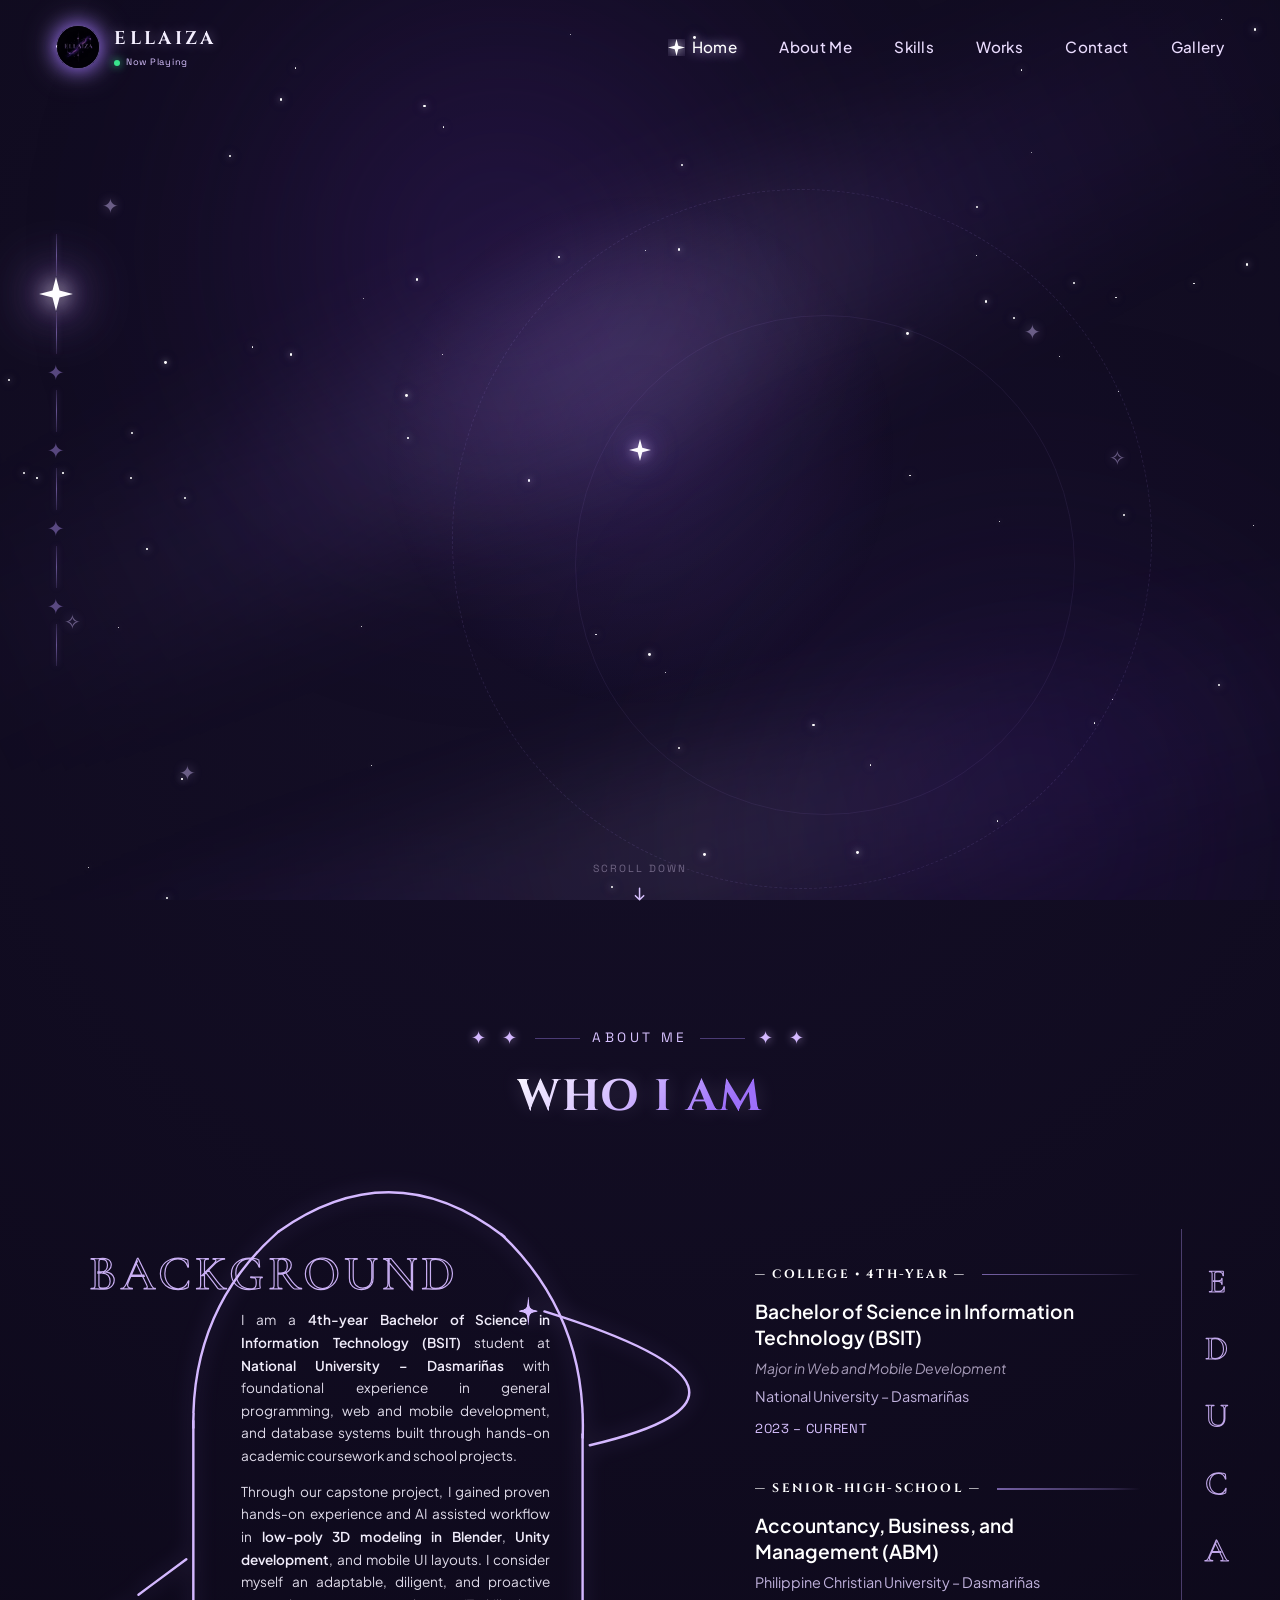
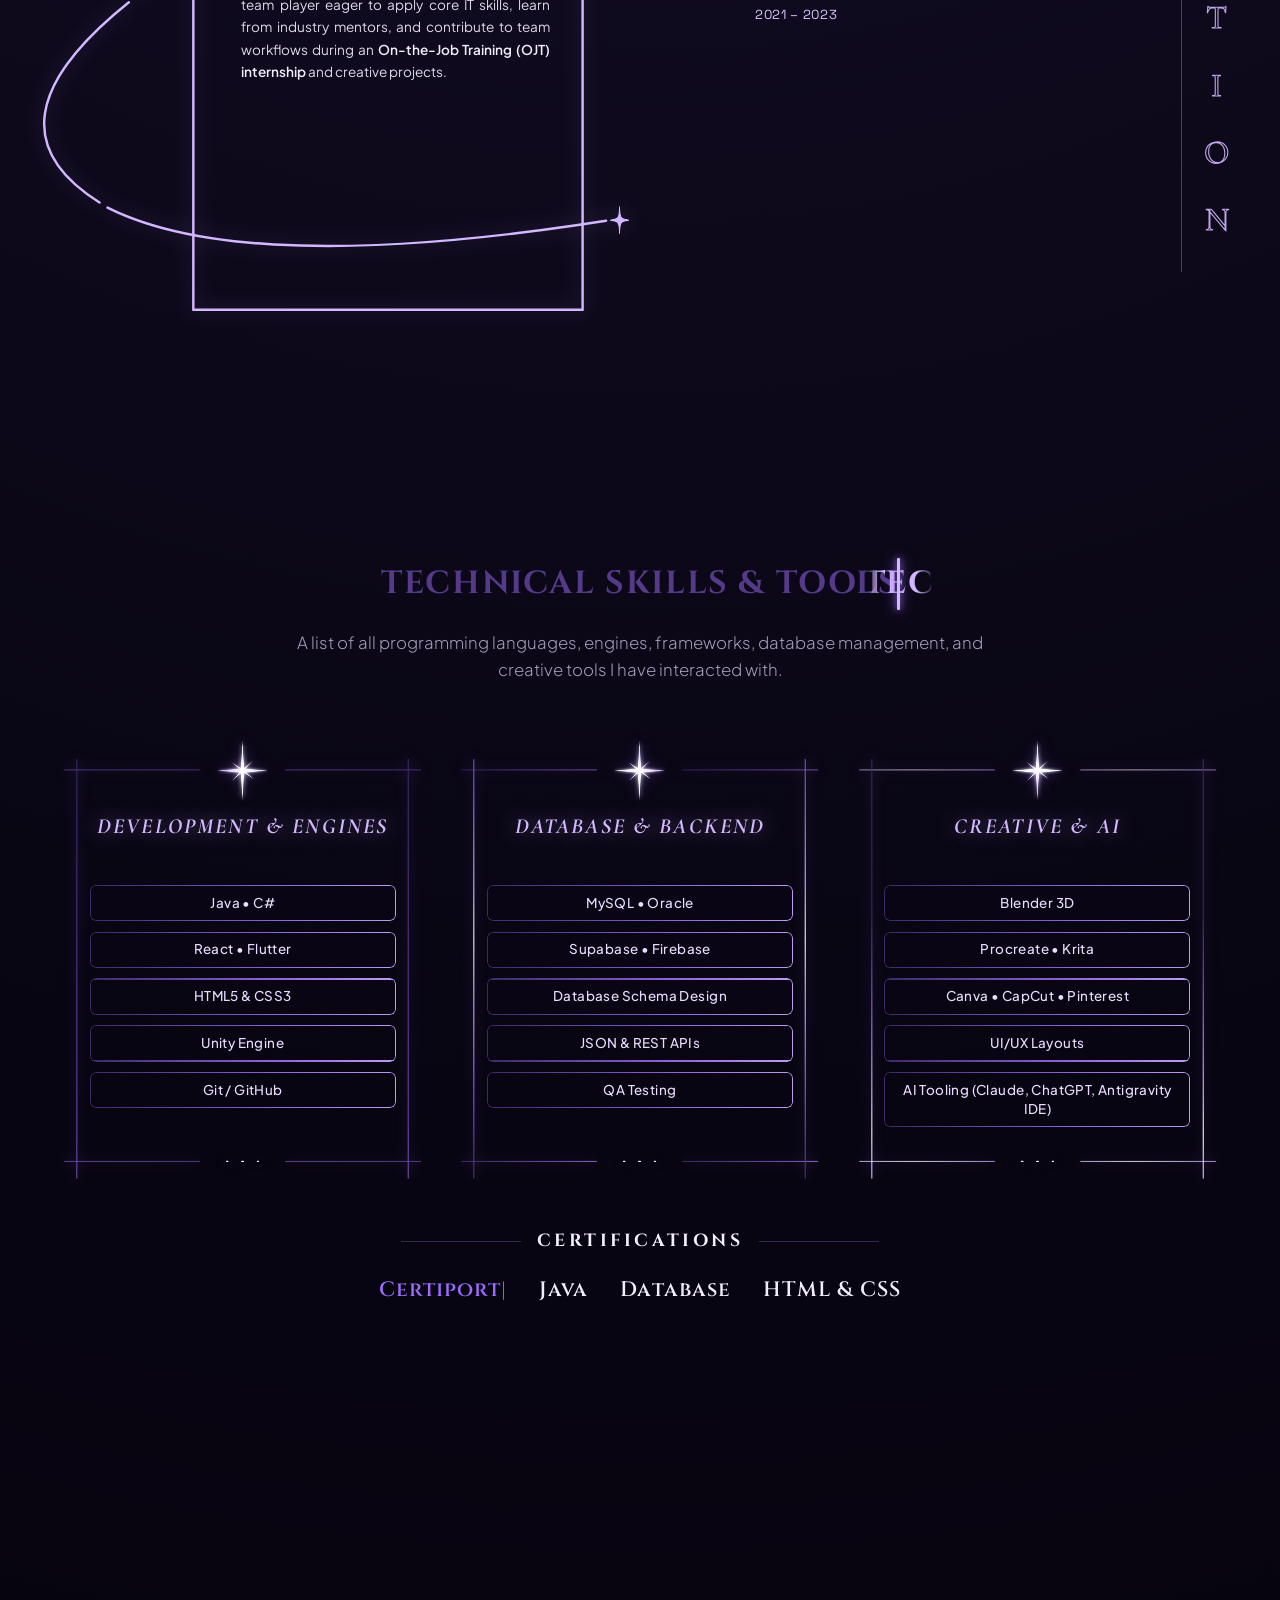
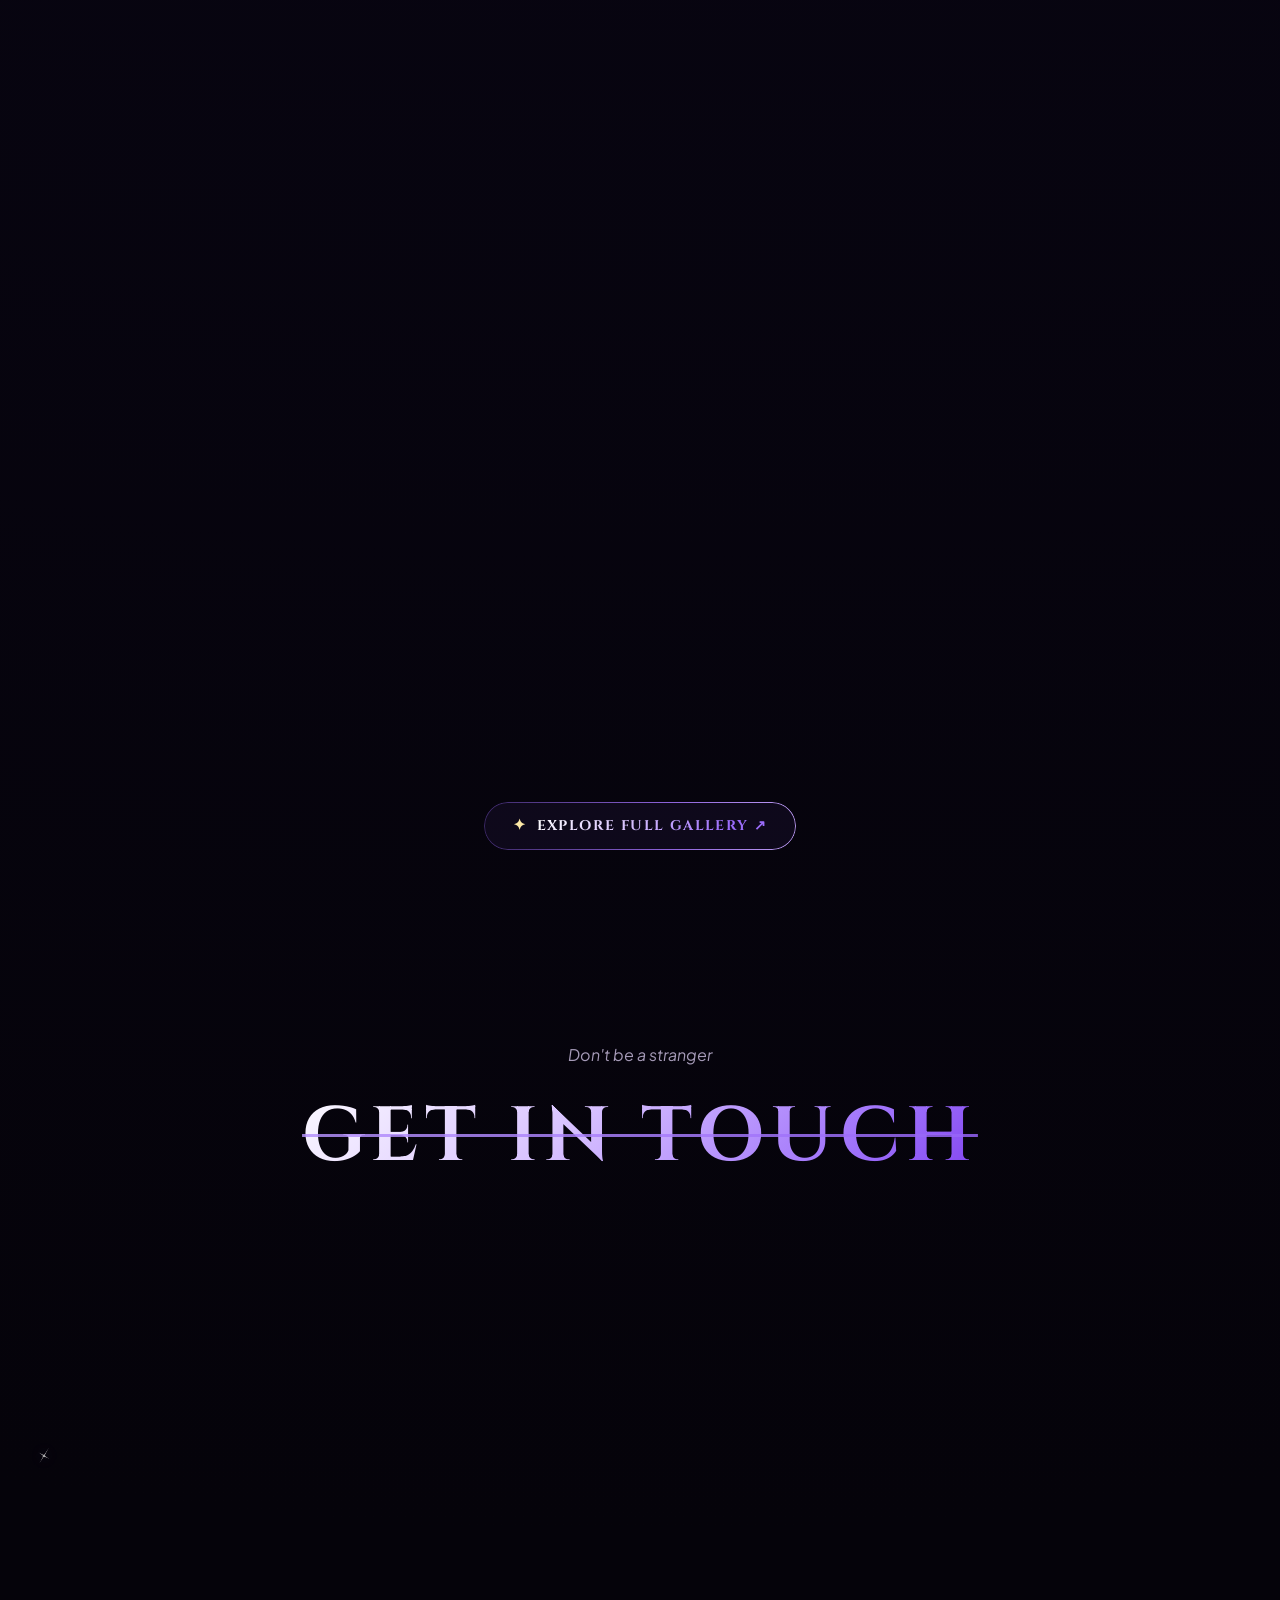
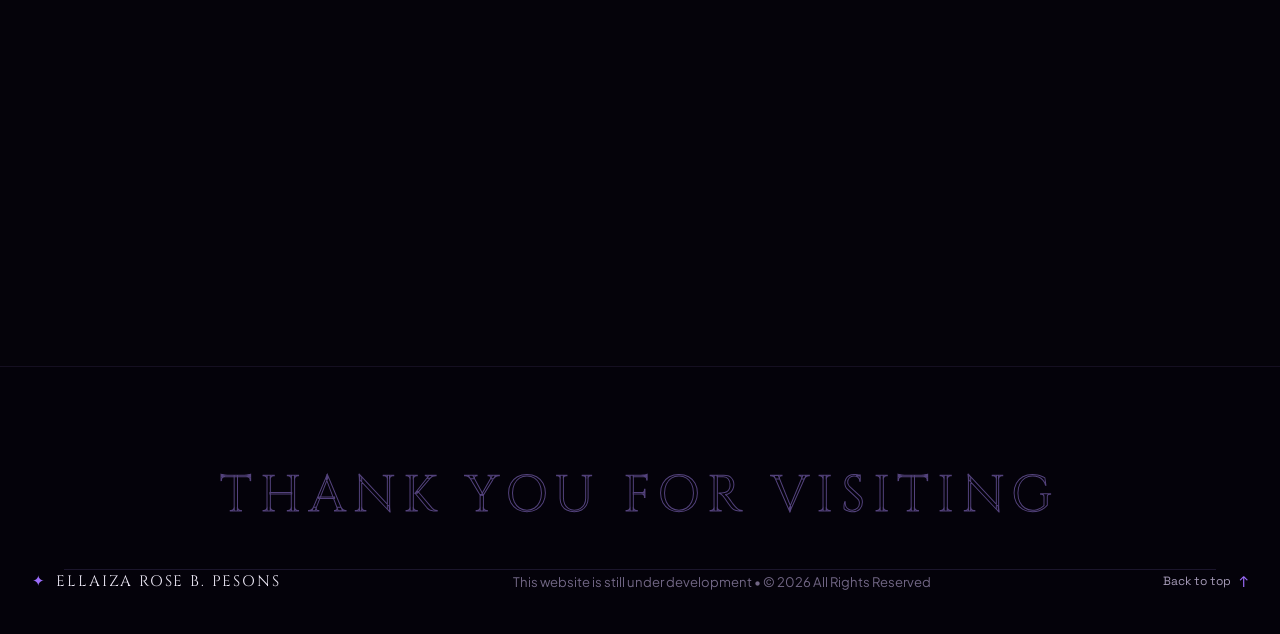
==== index.html @ 1fedfb68 "feat(works): update Frame 4 to Personal Logo, refine title shimmer and sparkle animations" ====
<!DOCTYPE html>
<html lang="en">

<head>
  <meta charset="UTF-8">
  <meta name="viewport" content="width=device-width, initial-scale=1.0">
  <title>✦ ELLAIZA ✦ Portfolio</title>
  <meta name="description"
    content="Portfolio of Ellaiza Rose B. Pesons - 4th-year BSIT Student, 3D Low-Poly Modeler, and Multimedia Asset Designer open for OJT Internship and Commissions.">
  <link rel="preconnect" href="https://fonts.googleapis.com">
  <link rel="preconnect" href="https://fonts.gstatic.com" crossorigin>
  <link
    href="https://fonts.googleapis.com/css2?family=Fleur+De+Leah&family=Ballet:opsz@16..72&family=Cinzel:wght@400;600;700;900&family=Dancing+Script:wght@600;700&family=Plus+Jakarta+Sans:wght@300;400;500;600;700&family=Space+Grotesk:wght@300;400;500;600&family=Cormorant+Garamond:wght@400;500;600&display=swap"
    rel="stylesheet">
  <link rel="stylesheet" href="style.css">
</head>

<body data-theme="dark">

  <!-- Interactive Stardust & Dust Sparks Canvas -->
  <canvas id="stardust-canvas" aria-hidden="true"></canvas>

  <!-- Star Cursor Element (Custom interactive celestial follower) -->
  <div class="star-cursor" id="star-cursor" aria-hidden="true">
    <svg viewBox="0 0 24 24" class="cursor-svg">
      <!-- 4-point glowing star with radiant core -->
      <path d="M12 0L14.5 9.5L24 12L14.5 14.5L12 24L9.5 14.5L0 12L9.5 9.5L12 0Z" fill="url(#starGrad)" />
      <defs>
        <linearGradient id="starGrad" x1="0" y1="0" x2="24" y2="24">
          <stop offset="0%" stop-color="#FFFFFF" />
          <stop offset="50%" stop-color="#D4B8FF" />
          <stop offset="100%" stop-color="#9B6CFA" />
        </linearGradient>
      </defs>
    </svg>
    <div class="cursor-trail-tail"></div>
  </div>

  <!-- Ambient Cursor Glow Follower -->
  <div class="cursor-glow" id="cursor-glow" aria-hidden="true"></div>

  <!-- MULTI-PLANE PARALLAX GALAXY UNIVERSE -->
  <div class="parallax-backdrop" aria-hidden="true">
    <!-- Plane 0: Deep Space Galaxy Dust Clouds -->
    <div class="p-layer p-nebula" data-speed="0.08">
      <div class="nebula-orb orb-1"></div>
      <div class="nebula-orb orb-2"></div>
      <div class="nebula-orb orb-3"></div>
      <div class="galaxy-milky-dust dust-1"></div>
      <div class="galaxy-milky-dust dust-2"></div>
    </div>

    <!-- Plane 1: Twinkling Micro-Stars -->
    <div class="p-layer p-stars-deep" data-speed="0.18" id="stars-container"></div>

    <!-- Plane 2: Celestial Orbital Rings & Geometry -->
    <div class="p-layer p-geometry" data-speed="0.32">
      <div class="celestial-orbit orbit-large"></div>
      <div class="celestial-orbit orbit-medium"></div>
    </div>

    <!-- Plane 3: Floating Four-Point Star Dust Elements -->
    <div class="p-layer p-sparkles" data-speed="0.55">
      <span class="float-star s1" style="top: 15%; left: 8%;">✦</span>
      <span class="float-star s2" style="top: 35%; right: 12%;">✧</span>
      <span class="float-star s3" style="top: 60%; left: 14%;">✦</span>
      <span class="float-star s4" style="top: 75%; right: 9%;">✧</span>
      <span class="float-star s5" style="top: 25%; left: 80%;">✦</span>
      <span class="float-star s6" style="top: 48%; left: 5%;">✧</span>
      <span class="float-star s7" style="top: 72%; left: 45%;">✦</span>
      <span class="float-star s8" style="top: 88%; right: 40%;">✧</span>
    </div>
  </div>

  <!-- MINIMALIST NAVIGATION HEADER (Screenshot 2 Match) -->
  <!-- Shared SVG Definitions for Nav Star Indicator -->
  <svg width="0" height="0" style="position: absolute; pointer-events: none;" aria-hidden="true">
    <defs>
      <linearGradient id="starGradNav" x1="0" y1="0" x2="24" y2="24">
        <stop offset="0%" stop-color="#FFFFFF" />
        <stop offset="40%" stop-color="#EADCFE" />
        <stop offset="80%" stop-color="#D4B8FF" />
        <stop offset="100%" stop-color="#9B6CFA" />
      </linearGradient>
    </defs>
  </svg>
  <header class="site-header">
    <div class="header-inner">
      <a href="javascript:void(0)" class="brand-crest" id="btn-view-logo" title="Click to toggle lo-fi soundtrack">
        <img src="assets/images/ellaiza-logo.png" alt="Ellaiza Logo" class="brand-crest-img vinyl-spin" id="vinyl-disc">
        <div class="brand-info">
          <span class="brand-name">ELLAIZA</span>
          <div class="brand-music-badge" id="music-badge">
            <span class="music-wave"></span>
            <span id="music-text">Now Playing</span>
          </div>
        </div>
      </a>
      <audio id="bg-audio" preload="auto"></audio>

      <nav class="nav-links">
        <a href="#home" class="nav-item active" data-nav="home">
          <span class="nav-active-star" aria-hidden="true">
            <svg viewBox="0 0 24 24" class="nav-star-spin-svg">
              <path d="M12 0L14.5 9.5L24 12L14.5 14.5L12 24L9.5 14.5L0 12L9.5 9.5L12 0Z" fill="url(#starGradNav)" />
            </svg>
          </span>
          <span class="nav-text">Home</span>
        </a>
        <a href="#about" class="nav-item" data-nav="about">
          <span class="nav-active-star" aria-hidden="true">
            <svg viewBox="0 0 24 24" class="nav-star-spin-svg">
              <path d="M12 0L14.5 9.5L24 12L14.5 14.5L12 24L9.5 14.5L0 12L9.5 9.5L12 0Z" fill="url(#starGradNav)" />
            </svg>
          </span>
          <span class="nav-text">About Me</span>
        </a>
        <a href="#skills" class="nav-item" data-nav="skills">
          <span class="nav-active-star" aria-hidden="true">
            <svg viewBox="0 0 24 24" class="nav-star-spin-svg">
              <path d="M12 0L14.5 9.5L24 12L14.5 14.5L12 24L9.5 14.5L0 12L9.5 9.5L12 0Z" fill="url(#starGradNav)" />
            </svg>
          </span>
          <span class="nav-text">Skills</span>
        </a>
        <a href="#works" class="nav-item" data-nav="works">
          <span class="nav-active-star" aria-hidden="true">
            <svg viewBox="0 0 24 24" class="nav-star-spin-svg">
              <path d="M12 0L14.5 9.5L24 12L14.5 14.5L12 24L9.5 14.5L0 12L9.5 9.5L12 0Z" fill="url(#starGradNav)" />
            </svg>
          </span>
          <span class="nav-text">Works</span>
        </a>
        <a href="#contact" class="nav-item" data-nav="contact">
          <span class="nav-active-star" aria-hidden="true">
            <svg viewBox="0 0 24 24" class="nav-star-spin-svg">
              <path d="M12 0L14.5 9.5L24 12L14.5 14.5L12 24L9.5 14.5L0 12L9.5 9.5L12 0Z" fill="url(#starGradNav)" />
            </svg>
          </span>
          <span class="nav-text">Contact</span>
        </a>
        <a href="#" class="nav-item nav-item--disabled" data-coming-soon aria-label="Gallery - Coming Soon">
          <span class="nav-active-star" aria-hidden="true">
            <svg viewBox="0 0 24 24" class="nav-star-spin-svg">
              <path d="M12 0L14.5 9.5L24 12L14.5 14.5L12 24L9.5 14.5L0 12L9.5 9.5L12 0Z" fill="url(#starGradNav)" />
            </svg>
          </span>
          <span class="nav-text">Gallery</span>
        </a>
      </nav>

      <!-- Mobile Hamburger Toggle Button -->
      <button class="mobile-menu-toggle" id="mobile-menu-toggle" aria-label="Toggle navigation menu">
        <span class="hamburger-bar"></span>
        <span class="hamburger-bar"></span>
        <span class="hamburger-bar"></span>
      </button>
    </div>

    <!-- Mobile Drawer Menu Overlay -->
    <div class="mobile-nav-drawer" id="mobile-nav-drawer">
      <div class="mobile-nav-inner">
        <a href="#home" class="mobile-nav-item" data-nav="home"><span>Home</span></a>
        <a href="#about" class="mobile-nav-item" data-nav="about"><span>About Me</span></a>
        <a href="#skills" class="mobile-nav-item" data-nav="skills"><span>Skills</span></a>
        <a href="#works" class="mobile-nav-item" data-nav="works"><span>Works</span></a>
        <a href="#contact" class="mobile-nav-item" data-nav="contact"><span>Contact</span></a>
        <a href="gallery.html" class="mobile-nav-item"><span>Gallery</span></a>
      </div>
    </div>
  </header>

  <!-- Left Side Nav Indicator (Enlarged with Spinning Cursor Star) -->
  <div class="section-nav-indicator" aria-hidden="true">
    <div class="nav-line"></div>
    <div class="nav-ind-dot active" title="Home" data-section="home">
      <span class="dot-base-star">✦</span>
      <span class="dot-active-cursor">
        <svg viewBox="0 0 24 24" class="side-nav-star-svg">
          <path d="M12 0L14.5 9.5L24 12L14.5 14.5L12 24L9.5 14.5L0 12L9.5 9.5L12 0Z" fill="url(#starGradNav)" />
        </svg>
      </span>
    </div>
    <div class="nav-line"></div>
    <div class="nav-ind-dot" title="About" data-section="about">
      <span class="dot-base-star">✦</span>
      <span class="dot-active-cursor">
        <svg viewBox="0 0 24 24" class="side-nav-star-svg">
          <path d="M12 0L14.5 9.5L24 12L14.5 14.5L12 24L9.5 14.5L0 12L9.5 9.5L12 0Z" fill="url(#starGradNav)" />
        </svg>
      </span>
    </div>
    <div class="nav-line"></div>
    <div class="nav-ind-dot" title="Skills" data-section="skills">
      <span class="dot-base-star">✦</span>
      <span class="dot-active-cursor">
        <svg viewBox="0 0 24 24" class="side-nav-star-svg">
          <path d="M12 0L14.5 9.5L24 12L14.5 14.5L12 24L9.5 14.5L0 12L9.5 9.5L12 0Z" fill="url(#starGradNav)" />
        </svg>
      </span>
    </div>
    <div class="nav-line"></div>
    <div class="nav-ind-dot" title="Works" data-section="works">
      <span class="dot-base-star">✦</span>
      <span class="dot-active-cursor">
        <svg viewBox="0 0 24 24" class="side-nav-star-svg">
          <path d="M12 0L14.5 9.5L24 12L14.5 14.5L12 24L9.5 14.5L0 12L9.5 9.5L12 0Z" fill="url(#starGradNav)" />
        </svg>
      </span>
    </div>
    <div class="nav-line"></div>
    <div class="nav-ind-dot" title="Contact" data-section="contact">
      <span class="dot-base-star">✦</span>
      <span class="dot-active-cursor">
        <svg viewBox="0 0 24 24" class="side-nav-star-svg">
          <path d="M12 0L14.5 9.5L24 12L14.5 14.5L12 24L9.5 14.5L0 12L9.5 9.5L12 0Z" fill="url(#starGradNav)" />
        </svg>
      </span>
    </div>
    <div class="nav-line"></div>
  </div>

  <!-- MAIN VIEWPORT CONTAINER -->
  <main class="page-viewport">

    <!-- ========================================================
         HERO SECTION: NEW REDESIGN
         ======================================================== -->
    <section id="home" class="section hero-section">
      <!-- Eye Crop Banner & Full Name Bar (Screenshot 2 Match) -->
      <div class="eyecrop-wrapper">
        <div class="eyecrop-banner" data-reveal-right>
          <img src="assets/images/Illustrations/eyesCrop.png" alt="Eyes crop illustration" class="eyecrop-img">
        </div>
        <!-- Full Name Bar pinned along the bottom edge of the eyecrop -->
        <div class="hero-name-bar" data-name-reveal>
          <img src="assets/SVG/star-sparkle.png" alt="" class="hero-name-sparkle-img" aria-hidden="true">
          <h1 class="hero-fullname">Ellaiza Rose Pesons</h1>
          <img src="assets/SVG/star-sparkle.png" alt="" class="hero-name-sparkle-img" aria-hidden="true">
        </div>
      </div>

      <!-- Hero Content Grid -->
      <div class="hero-container" data-reveal>
        <!-- Left: Text -->
        <div class="hero-narrative">
          <p class="hero-greeting">Hi, I'm Ellaiza</p>
          <p class="hero-description">I live life full of daydreams, cats, coffee, and music. Creativity may not like me
            very much but I sure like to chase it.</p>
          <p class="hero-typing-line"><span id="typing-text"></span><span class="typing-cursor">|</span></p>
          <div class="hero-actions">
            <a href="#works" class="hero-pill pill-cta">
              <svg width="14" height="14" viewBox="0 0 16 16" fill="none">
                <path d="M3 8H13M13 8L9 4M13 8L9 12" stroke="currentColor" stroke-width="1.8" stroke-linecap="round"
                  stroke-linejoin="round" />
              </svg>
              view works
            </a>
            <span class="hero-pill pill-static">BSIT 4th year</span>
            <span class="hero-pill pill-static">illustrations</span>
          </div>
        </div>

        <!-- Right: Music Player Card (Matches Draft: Sharp Edge, Liquid Glass, Full-Span Art, Visualizer Ticks, No Text) -->
        <div class="live2d-stage-wrapper" data-reveal>
          <div class="live2d-card auto-hover-float" id="live2d-card">
            <!-- Sparkles at top right corner as drawn in draft -->
            <div class="player-draft-sparkles" aria-hidden="true">
              <img src="assets/SVG/star-sparkle.png" class="p-sparkle-lg" alt="">
              <img src="assets/SVG/star-sparkle.png" class="p-sparkle-sm" alt="">
            </div>
            <div class="live2d-aura"></div>
            <!-- Character Viewport (Spans the entire card background) -->
            <div class="live2d-viewport">
              <img src="assets/images/Illustrations/PurpleGirl.png" alt="Purple Girl Illustration"
                class="live2d-character-image" id="live2d-img">
              <div class="live2d-shimmer-pass"></div>
              <div class="card-dust cd-1">✦</div>
              <div class="card-dust cd-2">✧</div>
              <div class="card-dust cd-3">✦</div>
            </div>
            <!-- Music Player Overlay: Wavelength + Bottom Control Shelf -->
            <div class="live2d-footer music-player-plate">
              <!-- Wavelength Visualizer: Exact draft rhythm | · · · | · · · | · · · | · · · | · · · | -->
              <div class="player-waveform" id="card-sound-wave" aria-label="Audio Visualizer">
                <span class="wbar wbar-tall" style="--i: 0;"></span>
                <span class="wbar wbar-dot" style="--i: 1;"></span>
                <span class="wbar wbar-dot" style="--i: 2;"></span>
                <span class="wbar wbar-dot" style="--i: 3;"></span>
                <span class="wbar wbar-tall" style="--i: 4;"></span>
                <span class="wbar wbar-dot" style="--i: 5;"></span>
                <span class="wbar wbar-dot" style="--i: 6;"></span>
                <span class="wbar wbar-dot" style="--i: 7;"></span>
                <span class="wbar wbar-tall" style="--i: 8;"></span>
                <span class="wbar wbar-dot" style="--i: 9;"></span>
                <span class="wbar wbar-dot" style="--i: 10;"></span>
                <span class="wbar wbar-dot" style="--i: 11;"></span>
                <span class="wbar wbar-tall" style="--i: 12;"></span>
                <span class="wbar wbar-dot" style="--i: 13;"></span>
                <span class="wbar wbar-dot" style="--i: 14;"></span>
                <span class="wbar wbar-dot" style="--i: 15;"></span>
                <span class="wbar wbar-tall" style="--i: 16;"></span>
                <span class="wbar wbar-dot" style="--i: 17;"></span>
                <span class="wbar wbar-dot" style="--i: 18;"></span>
                <span class="wbar wbar-dot" style="--i: 19;"></span>
                <span class="wbar wbar-tall" style="--i: 20;"></span>
                <span class="wbar wbar-dot" style="--i: 21;"></span>
                <span class="wbar wbar-dot" style="--i: 22;"></span>
                <span class="wbar wbar-dot" style="--i: 23;"></span>
                <span class="wbar wbar-tall" style="--i: 24;"></span>
                <span class="wbar wbar-dot" style="--i: 25;"></span>
                <span class="wbar wbar-dot" style="--i: 26;"></span>
                <span class="wbar wbar-dot" style="--i: 27;"></span>
                <span class="wbar wbar-tall" style="--i: 28;"></span>
                <span class="wbar wbar-dot" style="--i: 29;"></span>
                <span class="wbar wbar-dot" style="--i: 30;"></span>
                <span class="wbar wbar-dot" style="--i: 31;"></span>
                <span class="wbar wbar-tall" style="--i: 32;"></span>
                <span class="wbar wbar-dot" style="--i: 33;"></span>
                <span class="wbar wbar-dot" style="--i: 34;"></span>
                <span class="wbar wbar-dot" style="--i: 35;"></span>
                <span class="wbar wbar-tall" style="--i: 36;"></span>
                <span class="wbar wbar-dot" style="--i: 37;"></span>
                <span class="wbar wbar-dot" style="--i: 38;"></span>
                <span class="wbar wbar-dot" style="--i: 39;"></span>
                <span class="wbar wbar-tall" style="--i: 40;"></span>
                <span class="wbar wbar-dot" style="--i: 41;"></span>
                <span class="wbar wbar-dot" style="--i: 42;"></span>
                <span class="wbar wbar-dot" style="--i: 43;"></span>
                <span class="wbar wbar-tall" style="--i: 44;"></span>
              </div>
              <!-- Bottom Controls Shelf: ◁◁  (||)  ▷▷ -->
              <div class="player-controls">
                <button class="player-nav-btn" id="player-prev-btn" aria-label="Previous Track">
                  <svg viewBox="0 0 24 24" width="16" height="16" fill="currentColor">
                    <path d="M11 18V6l-8.5 6 8.5 6zm10 0V6l-8.5 6 8.5 6z" />
                  </svg>
                </button>
                <button class="player-play-btn" id="card-play-btn" aria-label="Toggle Music">
                  <svg class="play-icon" viewBox="0 0 24 24" width="16" height="16" fill="currentColor">
                    <path d="M8 5v14l11-7z" id="card-play-path" />
                  </svg>
                </button>
                <button class="player-nav-btn" id="player-next-btn" aria-label="Next Track">
                  <svg viewBox="0 0 24 24" width="16" height="16" fill="currentColor">
                    <path d="M4 6v12l8.5-6L4 6zm10 0v12l8.5-6L14 6z" />
                  </svg>
                </button>
              </div>
              <!-- Text metadata hidden strictly to match draft -->
              <div class="footer-meta" id="player-info-meta" style="display: none !important;">
                <span class="name" id="player-track-name">Good Night • Cozy Lo-Fi</span>
                <span class="sub" id="player-track-sub">FASSounds</span>
              </div>
            </div>
          </div>
        </div>
      </div>

      <!-- Scroll Down Indicator -->
      <a href="#about" class="scroll-down-pill" id="scroll-indicator" aria-label="Scroll down">
        <span class="pill-text">SCROLL DOWN</span>
        <svg class="scroll-arrow-icon" width="20" height="20" viewBox="0 0 24 24" fill="none">
          <path d="M12 5v14M12 19l-5-5M12 19l5-5" stroke="currentColor" stroke-width="1.8" stroke-linecap="round"
            stroke-linejoin="round" />
        </svg>
      </a>
    </section>

    <!-- ========================================================
         ABOUT ME SECTION (Refined, Clean & Symmetrical)
         ======================================================== -->
    <section id="about" class="section about-section">
      <div class="section-container">

        <div class="section-header about-header" data-reveal>
          <div class="about-eyebrow">
            <span class="sparkle eyebrow-stars">✦ ✦</span>
            <span class="eyebrow-line"></span>
            <span>ABOUT ME</span>
            <span class="eyebrow-line"></span>
            <span class="sparkle eyebrow-stars">✦ ✦</span>
          </div>
          <h2 class="section-title">WHO I AM</h2>
        </div>

        <div class="about-grid sketch-about-grid">
          <!-- Left: Background with Canva Arch Frame (NO visible container box) -->
          <div class="about-left-col" data-reveal-left>
            <div class="about-sketch-arch-wrap">
              <img src="assets/SVG/backgroundFrame.svg" alt="" class="about-sketch-arch-svg" aria-hidden="true">
              <div class="about-sketch-arch-inner">
                <h3 class="card-heading garamond-heading">BACKGROUND</h3>
                <div class="about-paragraphs-wrap">
                  <p class="body-text">
                    I am a <strong>4th-year Bachelor of Science in Information Technology (BSIT)</strong> student at
                    <strong>National University – Dasmariñas</strong> with foundational experience in general
                    programming,
                    web and mobile development, and database systems built through hands-on academic coursework and
                    school
                    projects.
                  </p>
                  <p class="body-text">
                    Through our capstone project, I gained proven hands-on experience and AI assisted workflow in
                    <strong>low-poly 3D modeling in Blender</strong>, <strong>Unity development</strong>, and mobile UI
                    layouts.
                    I consider myself an adaptable, diligent, and proactive team player eager to apply core IT skills,
                    learn
                    from industry mentors, and contribute to team workflows during an <strong>On-the-Job Training (OJT)
                      internship</strong>
                    and creative projects.
                  </p>

                </div>
              </div>
            </div>


          </div>

          <!-- Right: Education (NO visible container box, clean lines matching sketch) -->
          <div class="education-sketch-col">
            <div class="edu-items-wrap">
              <div class="edu-cards-group" data-reveal-right>
                <!-- College -->
                <div class="sketch-edu-item">
                  <div class="edu-sketch-line-header">
                    <span class="edu-sketch-bracket">— COLLEGE &bull; 4TH-YEAR —</span>
                    <span class="edu-sketch-rule"></span>
                  </div>
                  <h4 class="edu-title">Bachelor of Science in Information Technology (BSIT)</h4>
                  <p class="edu-major">Major in Web and Mobile Development</p>
                  <p class="edu-school">National University – Dasmariñas</p>
                  <span class="edu-date">2023 &ndash; CURRENT</span>
                </div>

                <!-- Senior High School -->
                <div class="sketch-edu-item">
                  <div class="edu-sketch-line-header">
                    <span class="edu-sketch-bracket">— SENIOR-HIGH-SCHOOL —</span>
                    <span class="edu-sketch-rule"></span>
                  </div>
                  <h4 class="edu-title">Accountancy, Business, and Management (ABM)</h4>
                  <p class="edu-school">Philippine Christian University – Dasmariñas</p>
                  <span class="edu-date">2021 &ndash; 2023</span>
                </div>
              </div>

              <!-- Signature Color Palette: in line with letter 'O' of EDUCATION, fades in color by color -->
              <div class="palette-bar-edu" data-reveal>
                <div class="palette-swatches">
                  <button class="swatch palette-swatch-reveal" data-hex="#0A0813" style="--c: #0A0813;"
                    title="Abyssal Deep: #0A0813"></button>
                  <button class="swatch palette-swatch-reveal" data-hex="#181329" style="--c: #181329;"
                    title="Obsidian Night: #181329"></button>
                  <button class="swatch palette-swatch-reveal" data-hex="#3D2968" style="--c: #3D2968;"
                    title="Nebula Indigo: #3D2968"></button>
                  <button class="swatch palette-swatch-reveal" data-hex="#8E63DB" style="--c: #8E63DB;"
                    title="Starlight Violet: #8E63DB"></button>
                  <button class="swatch palette-swatch-reveal" data-hex="#D4B8FF" style="--c: #D4B8FF;"
                    title="Ethereal Lavender: #D4B8FF"></button>
                  <button class="swatch palette-swatch-reveal" data-hex="#F4EFFF" style="--c: #F4EFFF;"
                    title="Pure Stardust: #F4EFFF"></button>
                </div>
              </div>
            </div>

            <!-- Vertical EDUCATION Spine Column (as in sketch) -->
            <div class="edu-vertical-spine garamond-heading-spine" data-reveal-right aria-hidden="true">
              <span>E</span>
              <span>D</span>
              <span>U</span>
              <span>C</span>
              <span>A</span>
              <span>T</span>
              <span>I</span>
              <span>O</span>
              <span>N</span>
            </div>
          </div>
        </div>


      </div>
    </section>

    <!-- ========================================================
         SKILLS & CERTIFICATIONS SECTION
         ======================================================== -->
    <section id="skills" class="section skills-section">
      <div class="section-container">

        <div class="section-header skills-header" data-reveal>
          <h2 class="section-title skills-title-scanner">
            <span class="fx-scanner-wrap">
              <span class="fx-scanner-base">TECHNICAL SKILLS &amp; TOOLS</span>
              <span class="fx-scanner-window" aria-hidden="true">
                <span class="fx-scanner-lit">TECHNICAL SKILLS &amp; TOOLS</span>
              </span>
              <span class="fx-scanner-line" aria-hidden="true"></span>
            </span>
          </h2>
          <p class="section-subtitle">A list of all programming languages, engines, frameworks, database management, and
            creative tools I have interacted with.</p>
        </div>

        <div class="skills-showcase">

          <!-- Card 1: Development & Engines -->
          <div class="skill-group skill-holo-card" data-box-open data-skill-group="dev">
            <div class="holo-border-frame" aria-hidden="true">
              <svg style="overflow:visible" xmlns="http://www.w3.org/2000/svg"
                xmlns:xlink="http://www.w3.org/1999/xlink" zoomAndPan="magnify" viewBox="0 0 864 1253.250002"
                preserveAspectRatio="none" version="1.0">
                <defs>
                  <linearGradient id="p1_holoGrad" gradientUnits="userSpaceOnUse" x1="0" y1="0" x2="864" y2="1253.25">
                    <animateTransform attributeName="gradientTransform" type="rotate" from="0 432 626.6"
                      to="360 432 626.6" dur="6s" begin="0s" repeatCount="indefinite" />
                    <stop offset="0%" stop-color="#3D2968" />
                    <stop offset="20%" stop-color="#8E63DB" />
                    <stop offset="38%" stop-color="#D4B8FF" />
                    <stop offset="50%" stop-color="#FFFFFF" />
                    <stop offset="62%" stop-color="#D4B8FF" />
                    <stop offset="80%" stop-color="#8E63DB" />
                    <stop offset="100%" stop-color="#3D2968" />
                  </linearGradient>
                  <linearGradient id="p1_starGrad" x1="0%" y1="0%" x2="100%" y2="100%">
                    <animateTransform attributeName="gradientTransform" type="rotate" from="0 0.5 0.5" to="360 0.5 0.5"
                      dur="4s" begin="0s" repeatCount="indefinite" />
                    <stop offset="0%" stop-color="#8E63DB" />
                    <stop offset="25%" stop-color="#D4B8FF" />
                    <stop offset="50%" stop-color="#FFFFFF" />
                    <stop offset="75%" stop-color="#EADCFE" />
                    <stop offset="100%" stop-color="#8E63DB" />
                  </linearGradient>
                  <filter id="p1_starGlow" x="-50%" y="-50%" width="200%" height="200%">
                    <feGaussianBlur in="SourceGraphic" stdDeviation="5" result="blur" />
                    <feMerge>
                      <feMergeNode in="blur" />
                      <feMergeNode in="SourceGraphic" />
                    </feMerge>
                  </filter>
                  <clipPath id="p1_de069d3324">
                    <path d="M 370 2 L 493 2 L 493 177 L 370 177 Z M 370 2 " clip-rule="nonzero" />
                  </clipPath>
                  <clipPath id="p1_bfe05a66dc">
                    <path
                      d="M 370.214844 2.503906 L 493.152344 2.757812 L 492.796875 177.164062 L 369.859375 176.914062 Z M 370.214844 2.503906 "
                      clip-rule="nonzero" />
                  </clipPath>
                  <clipPath id="p1_0c113c179d">
                    <path
                      d="M 431.839844 3.078125 L 435.765625 80.851562 C 435.851562 82.546875 437.160156 83.925781 438.847656 84.105469 L 492.539062 89.78125 C 492.695312 89.800781 492.8125 89.929688 492.8125 90.085938 C 492.8125 90.246094 492.695312 90.375 492.539062 90.390625 L 438.824219 95.847656 C 437.136719 96.019531 435.824219 97.398438 435.730469 99.09375 L 431.484375 176.847656 C 431.476562 176.929688 431.410156 176.992188 431.328125 176.992188 C 431.246094 176.992188 431.175781 176.929688 431.171875 176.847656 L 427.242188 99.074219 C 427.160156 97.378906 425.851562 95.996094 424.164062 95.820312 L 370.472656 90.140625 C 370.316406 90.125 370.199219 89.992188 370.199219 89.835938 C 370.199219 89.679688 370.316406 89.550781 370.472656 89.535156 L 424.1875 84.074219 C 425.875 83.902344 427.1875 82.527344 427.28125 80.832031 L 431.527344 3.078125 C 431.53125 2.996094 431.601562 2.929688 431.683594 2.929688 C 431.765625 2.929688 431.832031 2.996094 431.839844 3.078125 Z M 431.839844 3.078125 "
                      clip-rule="nonzero" />
                  </clipPath>
                  <clipPath id="p1_b6dbd5b52a">
                    <path
                      d="M 0.117188 0.878906 L 122.921875 0.878906 L 122.921875 175 L 0.117188 175 Z M 0.117188 0.878906 "
                      clip-rule="nonzero" />
                  </clipPath>
                  <clipPath id="p1_be0f7595d1">
                    <path
                      d="M 0.214844 0.503906 L 123.152344 0.757812 L 122.796875 175.164062 L -0.140625 174.914062 Z M 0.214844 0.503906 "
                      clip-rule="nonzero" />
                  </clipPath>
                  <clipPath id="p1_6e1dc4df75">
                    <path
                      d="M 61.839844 1.078125 L 65.765625 78.851562 C 65.851562 80.546875 67.160156 81.925781 68.847656 82.105469 L 122.539062 87.78125 C 122.695312 87.800781 122.8125 87.929688 122.8125 88.085938 C 122.8125 88.246094 122.695312 88.375 122.539062 88.390625 L 68.824219 93.847656 C 67.136719 94.019531 65.824219 95.398438 65.730469 97.09375 L 61.484375 174.847656 C 61.476562 174.929688 61.410156 174.992188 61.328125 174.992188 C 61.246094 174.992188 61.175781 174.929688 61.171875 174.847656 L 57.242188 97.074219 C 57.160156 95.378906 55.851562 93.996094 54.164062 93.820312 L 0.472656 88.140625 C 0.316406 88.125 0.199219 87.992188 0.199219 87.835938 C 0.199219 87.679688 0.316406 87.550781 0.472656 87.535156 L 54.1875 82.074219 C 55.875 81.902344 57.1875 80.527344 57.28125 78.832031 L 61.527344 1.078125 C 61.53125 0.996094 61.601562 0.929688 61.683594 0.929688 C 61.765625 0.929688 61.832031 0.996094 61.839844 1.078125 Z M 61.839844 1.078125 "
                      clip-rule="nonzero" />
                  </clipPath>
                  <clipPath id="p1_d693a03f15">
                    <rect x="0" width="123" y="0" height="175" />
                  </clipPath>
                  <clipPath id="p1_5239dc7027">
                    <path d="M 404 60 L 459 60 L 459 120 L 404 120 Z M 404 60 " clip-rule="nonzero" />
                  </clipPath>
                  <clipPath id="p1_4689bb88e4">
                    <path
                      d="M 378.710938 95.902344 L 431.386719 36.4375 L 484.996094 83.929688 L 432.320312 143.394531 Z M 378.710938 95.902344 "
                      clip-rule="nonzero" />
                  </clipPath>
                  <clipPath id="p1_f7060829b1">
                    <path
                      d="M 405.375 66.152344 L 429.441406 84.214844 C 430.796875 85.230469 432.691406 85.101562 433.898438 83.910156 L 457.875 60.242188 C 457.949219 60.167969 458.070312 60.164062 458.144531 60.234375 C 458.222656 60.304688 458.234375 60.421875 458.171875 60.503906 L 437.566406 87.160156 C 436.53125 88.503906 436.632812 90.402344 437.804688 91.625 L 458.636719 113.335938 C 458.722656 113.425781 458.726562 113.566406 458.644531 113.660156 C 458.558594 113.753906 458.417969 113.769531 458.320312 113.691406 L 434.253906 95.632812 C 432.898438 94.613281 431.003906 94.742188 429.796875 95.933594 L 405.816406 119.601562 C 405.742188 119.675781 405.625 119.679688 405.546875 119.609375 C 405.46875 119.542969 405.457031 119.425781 405.523438 119.339844 L 426.128906 92.683594 C 427.164062 91.34375 427.0625 89.445312 425.890625 88.222656 L 405.058594 66.511719 C 404.972656 66.421875 404.96875 66.277344 405.050781 66.183594 C 405.132812 66.089844 405.273438 66.078125 405.375 66.152344 Z M 405.375 66.152344 "
                      clip-rule="nonzero" />
                  </clipPath>
                  <clipPath id="p1_9f3593191b">
                    <path d="M 0.894531 0 L 54.863281 0 L 54.863281 59.6875 L 0.894531 59.6875 Z M 0.894531 0 "
                      clip-rule="nonzero" />
                  </clipPath>
                  <clipPath id="p1_1d3c06749e">
                    <path
                      d="M -25.289062 35.902344 L 27.386719 -23.5625 L 80.996094 23.929688 L 28.320312 83.394531 Z M -25.289062 35.902344 "
                      clip-rule="nonzero" />
                  </clipPath>
                  <clipPath id="p1_8eb3b0feb1">
                    <path
                      d="M 1.375 6.152344 L 25.441406 24.214844 C 26.796875 25.230469 28.691406 25.101562 29.898438 23.910156 L 53.875 0.242188 C 53.949219 0.167969 54.070312 0.164062 54.144531 0.234375 C 54.222656 0.304688 54.234375 0.421875 54.171875 0.503906 L 33.566406 27.160156 C 32.53125 28.503906 32.632812 30.402344 33.804688 31.625 L 54.636719 53.335938 C 54.722656 53.425781 54.726562 53.566406 54.644531 53.660156 C 54.558594 53.753906 54.417969 53.769531 54.320312 53.691406 L 30.253906 35.632812 C 28.898438 34.613281 27.003906 34.742188 25.796875 35.933594 L 1.816406 59.601562 C 1.742188 59.675781 1.625 59.679688 1.546875 59.609375 C 1.46875 59.542969 1.457031 59.425781 1.523438 59.339844 L 22.128906 32.683594 C 23.164062 31.34375 23.0625 29.445312 21.890625 28.222656 L 1.058594 6.511719 C 0.972656 6.421875 0.96875 6.277344 1.050781 6.183594 C 1.132812 6.089844 1.273438 6.078125 1.375 6.152344 Z M 1.375 6.152344 "
                      clip-rule="nonzero" />
                  </clipPath>
                  <clipPath id="p1_bd1d78bf99">
                    <rect x="0" width="55" y="0" height="60" />
                  </clipPath>
                  <clipPath id="p1_b03de8f9dc">
                    <path d="M 0.257812 86 L 331 86 L 331 90 L 0.257812 90 Z M 0.257812 86 " clip-rule="nonzero" />
                  </clipPath>
                  <clipPath id="p1_5f63424e1b">
                    <path d="M 533 86 L 863.742188 86 L 863.742188 90 L 533 90 Z M 533 86 " clip-rule="nonzero" />
                  </clipPath>
                  <clipPath id="p1_ed37401e14">
                    <path d="M 0.257812 1201 L 331 1201 L 331 1205 L 0.257812 1205 Z M 0.257812 1201 "
                      clip-rule="nonzero" />
                  </clipPath>
                  <clipPath id="p1_aba68ad061">
                    <path d="M 533 1201 L 863.742188 1201 L 863.742188 1205 L 533 1205 Z M 533 1201 "
                      clip-rule="nonzero" />
                  </clipPath>
                  <clipPath id="p1_e3b3b2f4c8">
                    <path d="M 29 55 L 33 55 L 33 1252.5 L 29 1252.5 Z M 29 55 " clip-rule="nonzero" />
                  </clipPath>
                  <clipPath id="p1_71b21c93a0">
                    <path d="M 830 55 L 834 55 L 834 1252.5 L 830 1252.5 Z M 830 55 " clip-rule="nonzero" />
                  </clipPath>
                  <clipPath id="p1_56ac579a8a">
                    <path
                      d="M 390.804688 1199.5 L 398.726562 1199.5 L 398.726562 1206.285156 L 390.804688 1206.285156 Z M 390.804688 1199.5 "
                      clip-rule="nonzero" />
                  </clipPath>
                  <clipPath id="p1_e69a2818fa">
                    <path
                      d="M 398.726562 1202.890625 C 398.726562 1201.019531 396.960938 1199.5 394.777344 1199.5 C 392.597656 1199.5 390.828125 1201.019531 390.828125 1202.890625 C 390.828125 1204.765625 392.597656 1206.285156 394.777344 1206.285156 C 396.960938 1206.285156 398.726562 1204.765625 398.726562 1202.890625 Z M 398.726562 1202.890625 "
                      clip-rule="nonzero" />
                  </clipPath>
                  <clipPath id="p1_835aefdf21">
                    <path d="M 0.804688 0.5 L 8.726562 0.5 L 8.726562 7.285156 L 0.804688 7.285156 Z M 0.804688 0.5 "
                      clip-rule="nonzero" />
                  </clipPath>
                  <clipPath id="p1_74f3ef54f1">
                    <path
                      d="M 8.726562 3.890625 C 8.726562 2.019531 6.960938 0.5 4.777344 0.5 C 2.597656 0.5 0.828125 2.019531 0.828125 3.890625 C 0.828125 5.765625 2.597656 7.285156 4.777344 7.285156 C 6.960938 7.285156 8.726562 5.765625 8.726562 3.890625 Z M 8.726562 3.890625 "
                      clip-rule="nonzero" />
                  </clipPath>
                  <clipPath id="p1_1f712b9913">
                    <rect x="0" width="9" y="0" height="8" />
                  </clipPath>
                  <clipPath id="p1_267522681c">
                    <path
                      d="M 427.808594 1199.5 L 435.730469 1199.5 L 435.730469 1206.285156 L 427.808594 1206.285156 Z M 427.808594 1199.5 "
                      clip-rule="nonzero" />
                  </clipPath>
                  <clipPath id="p1_8b0482d69a">
                    <path
                      d="M 435.730469 1202.890625 C 435.730469 1201.019531 433.960938 1199.5 431.78125 1199.5 C 429.597656 1199.5 427.832031 1201.019531 427.832031 1202.890625 C 427.832031 1204.765625 429.597656 1206.285156 431.78125 1206.285156 C 433.960938 1206.285156 435.730469 1204.765625 435.730469 1202.890625 Z M 435.730469 1202.890625 "
                      clip-rule="nonzero" />
                  </clipPath>
                  <clipPath id="p1_cc81a244f8">
                    <path d="M 0.808594 0.5 L 8.730469 0.5 L 8.730469 7.285156 L 0.808594 7.285156 Z M 0.808594 0.5 "
                      clip-rule="nonzero" />
                  </clipPath>
                  <clipPath id="p1_4cea17cc5f">
                    <path
                      d="M 8.730469 3.890625 C 8.730469 2.019531 6.960938 0.5 4.78125 0.5 C 2.597656 0.5 0.832031 2.019531 0.832031 3.890625 C 0.832031 5.765625 2.597656 7.285156 4.78125 7.285156 C 6.960938 7.285156 8.730469 5.765625 8.730469 3.890625 Z M 8.730469 3.890625 "
                      clip-rule="nonzero" />
                  </clipPath>
                  <clipPath id="p1_4af95d437c">
                    <rect x="0" width="9" y="0" height="8" />
                  </clipPath>
                  <clipPath id="p1_f210e1942a">
                    <path
                      d="M 464.808594 1199.5 L 472.730469 1199.5 L 472.730469 1206.285156 L 464.808594 1206.285156 Z M 464.808594 1199.5 "
                      clip-rule="nonzero" />
                  </clipPath>
                  <clipPath id="p1_be6e92902c">
                    <path
                      d="M 472.730469 1202.890625 C 472.730469 1201.019531 470.964844 1199.5 468.78125 1199.5 C 466.601562 1199.5 464.832031 1201.019531 464.832031 1202.890625 C 464.832031 1204.765625 466.601562 1206.285156 468.78125 1206.285156 C 470.964844 1206.285156 472.730469 1204.765625 472.730469 1202.890625 Z M 472.730469 1202.890625 "
                      clip-rule="nonzero" />
                  </clipPath>
                  <clipPath id="p1_f1789efda1">
                    <path d="M 0.808594 0.5 L 8.730469 0.5 L 8.730469 7.285156 L 0.808594 7.285156 Z M 0.808594 0.5 "
                      clip-rule="nonzero" />
                  </clipPath>
                  <clipPath id="p1_d9ebad41e2">
                    <path
                      d="M 8.730469 3.890625 C 8.730469 2.019531 6.964844 0.5 4.78125 0.5 C 2.601562 0.5 0.832031 2.019531 0.832031 3.890625 C 0.832031 5.765625 2.601562 7.285156 4.78125 7.285156 C 6.964844 7.285156 8.730469 5.765625 8.730469 3.890625 Z M 8.730469 3.890625 "
                      clip-rule="nonzero" />
                  </clipPath>
                  <clipPath id="p1_de6713f9a1">
                    <rect x="0" width="9" y="0" height="8" />
                  </clipPath>
                </defs>
                <g filter="url(#p1_starGlow)" clip-path="url(#p1_de069d3324)">
                  <g clip-path="url(#p1_bfe05a66dc)">
                    <g clip-path="url(#p1_0c113c179d)">
                      <g transform="matrix(1, 0, 0, 1, 370, 2)">
                        <g clip-path="url(#p1_d693a03f15)">
                          <g clip-path="url(#p1_b6dbd5b52a)">
                            <g clip-path="url(#p1_be0f7595d1)">
                              <g clip-path="url(#p1_6e1dc4df75)">
                                <path fill="url(#p1_starGrad)"
                                  d="M -2.277344 -2 L 125.65625 -1.738281 L 125.289062 178.167969 L -2.644531 177.90625 Z M -2.277344 -2 "
                                  fill-opacity="1" fill-rule="nonzero" />
                              </g>
                            </g>
                          </g>
                        </g>
                      </g>
                    </g>
                  </g>
                </g>
                <g filter="url(#p1_starGlow)" clip-path="url(#p1_5239dc7027)">
                  <g clip-path="url(#p1_4689bb88e4)">
                    <g clip-path="url(#p1_f7060829b1)">
                      <g transform="matrix(1, 0, 0, 1, 404, 60)">
                        <g clip-path="url(#p1_bd1d78bf99)">
                          <g clip-path="url(#p1_9f3593191b)">
                            <g clip-path="url(#p1_1d3c06749e)">
                              <g clip-path="url(#p1_8eb3b0feb1)">
                                <path fill="url(#p1_starGrad)"
                                  d="M -29.113281 36.132812 L 27.15625 -27.382812 L 84.820312 23.695312 L 28.550781 87.214844 Z M -29.113281 36.132812 "
                                  fill-opacity="1" fill-rule="nonzero" />
                              </g>
                            </g>
                          </g>
                        </g>
                      </g>
                    </g>
                  </g>
                </g>
                <g clip-path="url(#p1_b03de8f9dc)">
                  <path stroke-linecap="butt" transform="matrix(0.749551, 0, 0, 0.749551, 0.258373, 86.964728)"
                    fill="none" stroke-linejoin="miter" d="M -0.000747136 2.001351 L 438.000816 2.001351 "
                    stroke="url(#p1_holoGrad)" stroke-width="4" stroke-opacity="1" stroke-miterlimit="4" />
                </g>
                <g clip-path="url(#p1_5f63424e1b)">
                  <path stroke-linecap="butt" transform="matrix(0.749551, 0, 0, 0.749551, 535.006742, 86.964728)"
                    fill="none" stroke-linejoin="miter" d="M 0.00142806 2.001351 L 438.002992 2.001351 "
                    stroke="url(#p1_holoGrad)" stroke-width="4" stroke-opacity="1" stroke-miterlimit="4" />
                </g>
                <g clip-path="url(#p1_ed37401e14)">
                  <path stroke-linecap="butt" transform="matrix(0.749551, 0, 0, 0.749551, 0.258373, 1201.394273)"
                    fill="none" stroke-linejoin="miter" d="M -0.000747136 2.001542 L 438.000816 2.001542 "
                    stroke="url(#p1_holoGrad)" stroke-width="4" stroke-opacity="1" stroke-miterlimit="4" />
                </g>
                <g clip-path="url(#p1_aba68ad061)">
                  <path stroke-linecap="butt" transform="matrix(0.749551, 0, 0, 0.749551, 535.006742, 1201.394273)"
                    fill="none" stroke-linejoin="miter" d="M 0.00142806 2.001542 L 438.002992 2.001542 "
                    stroke="url(#p1_holoGrad)" stroke-width="4" stroke-opacity="1" stroke-miterlimit="4" />
                </g>
                <g clip-path="url(#p1_e3b3b2f4c8)">
                  <path stroke-linecap="butt" transform="matrix(0, -0.749551, 0.749551, 0, 29.737281, 1252.318195)"
                    fill="none" stroke-linejoin="miter" d="M 0.00238699 2.002531 L 1594.153807 2.002531 "
                    stroke="url(#p1_holoGrad)" stroke-width="4" stroke-opacity="1" stroke-miterlimit="4" />
                </g>
                <g clip-path="url(#p1_71b21c93a0)">
                  <path stroke-linecap="butt" transform="matrix(0, -0.749551, 0.749551, 0, 830.801674, 1252.20635)"
                    fill="none" stroke-linejoin="miter" d="M -0.000908398 2.000007 L 1594.155723 2.000007 "
                    stroke="url(#p1_holoGrad)" stroke-width="4" stroke-opacity="1" stroke-miterlimit="4" />
                </g>
                <g clip-path="url(#p1_56ac579a8a)">
                  <g clip-path="url(#p1_e69a2818fa)">
                    <g transform="matrix(1, 0, 0, 1, 390, 1199)">
                      <g clip-path="url(#p1_1f712b9913)">
                        <g clip-path="url(#p1_835aefdf21)">
                          <g clip-path="url(#p1_74f3ef54f1)">
                            <path fill="url(#p1_starGrad)"
                              d="M 8.726562 0.5 L 8.726562 7.285156 L 0.832031 7.285156 L 0.832031 0.5 Z M 8.726562 0.5 "
                              fill-opacity="1" fill-rule="nonzero" />
                          </g>
                        </g>
                      </g>
                    </g>
                  </g>
                </g>
                <g clip-path="url(#p1_267522681c)">
                  <g clip-path="url(#p1_8b0482d69a)">
                    <g transform="matrix(1, 0, 0, 1, 427, 1199)">
                      <g clip-path="url(#p1_4af95d437c)">
                        <g clip-path="url(#p1_cc81a244f8)">
                          <g clip-path="url(#p1_4cea17cc5f)">
                            <path fill="url(#p1_starGrad)"
                              d="M 8.730469 0.5 L 8.730469 7.285156 L 0.832031 7.285156 L 0.832031 0.5 Z M 8.730469 0.5 "
                              fill-opacity="1" fill-rule="nonzero" />
                          </g>
                        </g>
                      </g>
                    </g>
                  </g>
                </g>
                <g clip-path="url(#p1_f210e1942a)">
                  <g clip-path="url(#p1_be6e92902c)">
                    <g transform="matrix(1, 0, 0, 1, 464, 1199)">
                      <g clip-path="url(#p1_de6713f9a1)">
                        <g clip-path="url(#p1_f1789efda1)">
                          <g clip-path="url(#p1_d9ebad41e2)">
                            <path fill="url(#p1_starGrad)"
                              d="M 8.730469 0.5 L 8.730469 7.285156 L 0.835938 7.285156 L 0.835938 0.5 Z M 8.730469 0.5 "
                              fill-opacity="1" fill-rule="nonzero" />
                          </g>
                        </g>
                      </g>
                    </g>
                  </g>
                </g>
              </svg>
            </div>
            <div class="holo-card-inner">
              <h3 class="holo-category-title">DEVELOPMENT &amp; ENGINES</h3>
              <ul class="holo-skill-list">
                <li><button class="skill-btn holo-skill-btn" data-skill-id="java-cs">Java • C#</button></li>
                <li><button class="skill-btn holo-skill-btn" data-skill-id="react-flutter">React • Flutter</button></li>
                <li><button class="skill-btn holo-skill-btn" data-skill-id="html-css">HTML5 &amp; CSS3</button></li>
                <li><button class="skill-btn holo-skill-btn" data-skill-id="unity">Unity Engine</button></li>
                <li><button class="skill-btn holo-skill-btn" data-skill-id="git">Git / GitHub</button></li>
              </ul>
            </div>
          </div>

          <!-- Card 2: Database & Backend -->
          <div class="skill-group skill-holo-card" data-box-open data-skill-group="db">
            <div class="holo-border-frame" aria-hidden="true">
              <svg style="overflow:visible" xmlns="http://www.w3.org/2000/svg"
                xmlns:xlink="http://www.w3.org/1999/xlink" zoomAndPan="magnify" viewBox="0 0 864 1253.250002"
                preserveAspectRatio="none" version="1.0">
                <defs>
                  <linearGradient id="p2_holoGrad" gradientUnits="userSpaceOnUse" x1="0" y1="0" x2="864" y2="1253.25">
                    <animateTransform attributeName="gradientTransform" type="rotate" from="0 432 626.6"
                      to="360 432 626.6" dur="6s" begin="-2s" repeatCount="indefinite" />
                    <stop offset="0%" stop-color="#3D2968" />
                    <stop offset="20%" stop-color="#8E63DB" />
                    <stop offset="38%" stop-color="#D4B8FF" />
                    <stop offset="50%" stop-color="#FFFFFF" />
                    <stop offset="62%" stop-color="#D4B8FF" />
                    <stop offset="80%" stop-color="#8E63DB" />
                    <stop offset="100%" stop-color="#3D2968" />
                  </linearGradient>
                  <linearGradient id="p2_starGrad" x1="0%" y1="0%" x2="100%" y2="100%">
                    <animateTransform attributeName="gradientTransform" type="rotate" from="0 0.5 0.5" to="360 0.5 0.5"
                      dur="4s" begin="-1.33s" repeatCount="indefinite" />
                    <stop offset="0%" stop-color="#8E63DB" />
                    <stop offset="25%" stop-color="#D4B8FF" />
                    <stop offset="50%" stop-color="#FFFFFF" />
                    <stop offset="75%" stop-color="#EADCFE" />
                    <stop offset="100%" stop-color="#8E63DB" />
                  </linearGradient>
                  <filter id="p2_starGlow" x="-50%" y="-50%" width="200%" height="200%">
                    <feGaussianBlur in="SourceGraphic" stdDeviation="5" result="blur" />
                    <feMerge>
                      <feMergeNode in="blur" />
                      <feMergeNode in="SourceGraphic" />
                    </feMerge>
                  </filter>
                  <clipPath id="p2_de069d3324">
                    <path d="M 370 2 L 493 2 L 493 177 L 370 177 Z M 370 2 " clip-rule="nonzero" />
                  </clipPath>
                  <clipPath id="p2_bfe05a66dc">
                    <path
                      d="M 370.214844 2.503906 L 493.152344 2.757812 L 492.796875 177.164062 L 369.859375 176.914062 Z M 370.214844 2.503906 "
                      clip-rule="nonzero" />
                  </clipPath>
                  <clipPath id="p2_0c113c179d">
                    <path
                      d="M 431.839844 3.078125 L 435.765625 80.851562 C 435.851562 82.546875 437.160156 83.925781 438.847656 84.105469 L 492.539062 89.78125 C 492.695312 89.800781 492.8125 89.929688 492.8125 90.085938 C 492.8125 90.246094 492.695312 90.375 492.539062 90.390625 L 438.824219 95.847656 C 437.136719 96.019531 435.824219 97.398438 435.730469 99.09375 L 431.484375 176.847656 C 431.476562 176.929688 431.410156 176.992188 431.328125 176.992188 C 431.246094 176.992188 431.175781 176.929688 431.171875 176.847656 L 427.242188 99.074219 C 427.160156 97.378906 425.851562 95.996094 424.164062 95.820312 L 370.472656 90.140625 C 370.316406 90.125 370.199219 89.992188 370.199219 89.835938 C 370.199219 89.679688 370.316406 89.550781 370.472656 89.535156 L 424.1875 84.074219 C 425.875 83.902344 427.1875 82.527344 427.28125 80.832031 L 431.527344 3.078125 C 431.53125 2.996094 431.601562 2.929688 431.683594 2.929688 C 431.765625 2.929688 431.832031 2.996094 431.839844 3.078125 Z M 431.839844 3.078125 "
                      clip-rule="nonzero" />
                  </clipPath>
                  <clipPath id="p2_b6dbd5b52a">
                    <path
                      d="M 0.117188 0.878906 L 122.921875 0.878906 L 122.921875 175 L 0.117188 175 Z M 0.117188 0.878906 "
                      clip-rule="nonzero" />
                  </clipPath>
                  <clipPath id="p2_be0f7595d1">
                    <path
                      d="M 0.214844 0.503906 L 123.152344 0.757812 L 122.796875 175.164062 L -0.140625 174.914062 Z M 0.214844 0.503906 "
                      clip-rule="nonzero" />
                  </clipPath>
                  <clipPath id="p2_6e1dc4df75">
                    <path
                      d="M 61.839844 1.078125 L 65.765625 78.851562 C 65.851562 80.546875 67.160156 81.925781 68.847656 82.105469 L 122.539062 87.78125 C 122.695312 87.800781 122.8125 87.929688 122.8125 88.085938 C 122.8125 88.246094 122.695312 88.375 122.539062 88.390625 L 68.824219 93.847656 C 67.136719 94.019531 65.824219 95.398438 65.730469 97.09375 L 61.484375 174.847656 C 61.476562 174.929688 61.410156 174.992188 61.328125 174.992188 C 61.246094 174.992188 61.175781 174.929688 61.171875 174.847656 L 57.242188 97.074219 C 57.160156 95.378906 55.851562 93.996094 54.164062 93.820312 L 0.472656 88.140625 C 0.316406 88.125 0.199219 87.992188 0.199219 87.835938 C 0.199219 87.679688 0.316406 87.550781 0.472656 87.535156 L 54.1875 82.074219 C 55.875 81.902344 57.1875 80.527344 57.28125 78.832031 L 61.527344 1.078125 C 61.53125 0.996094 61.601562 0.929688 61.683594 0.929688 C 61.765625 0.929688 61.832031 0.996094 61.839844 1.078125 Z M 61.839844 1.078125 "
                      clip-rule="nonzero" />
                  </clipPath>
                  <clipPath id="p2_d693a03f15">
                    <rect x="0" width="123" y="0" height="175" />
                  </clipPath>
                  <clipPath id="p2_5239dc7027">
                    <path d="M 404 60 L 459 60 L 459 120 L 404 120 Z M 404 60 " clip-rule="nonzero" />
                  </clipPath>
                  <clipPath id="p2_4689bb88e4">
                    <path
                      d="M 378.710938 95.902344 L 431.386719 36.4375 L 484.996094 83.929688 L 432.320312 143.394531 Z M 378.710938 95.902344 "
                      clip-rule="nonzero" />
                  </clipPath>
                  <clipPath id="p2_f7060829b1">
                    <path
                      d="M 405.375 66.152344 L 429.441406 84.214844 C 430.796875 85.230469 432.691406 85.101562 433.898438 83.910156 L 457.875 60.242188 C 457.949219 60.167969 458.070312 60.164062 458.144531 60.234375 C 458.222656 60.304688 458.234375 60.421875 458.171875 60.503906 L 437.566406 87.160156 C 436.53125 88.503906 436.632812 90.402344 437.804688 91.625 L 458.636719 113.335938 C 458.722656 113.425781 458.726562 113.566406 458.644531 113.660156 C 458.558594 113.753906 458.417969 113.769531 458.320312 113.691406 L 434.253906 95.632812 C 432.898438 94.613281 431.003906 94.742188 429.796875 95.933594 L 405.816406 119.601562 C 405.742188 119.675781 405.625 119.679688 405.546875 119.609375 C 405.46875 119.542969 405.457031 119.425781 405.523438 119.339844 L 426.128906 92.683594 C 427.164062 91.34375 427.0625 89.445312 425.890625 88.222656 L 405.058594 66.511719 C 404.972656 66.421875 404.96875 66.277344 405.050781 66.183594 C 405.132812 66.089844 405.273438 66.078125 405.375 66.152344 Z M 405.375 66.152344 "
                      clip-rule="nonzero" />
                  </clipPath>
                  <clipPath id="p2_9f3593191b">
                    <path d="M 0.894531 0 L 54.863281 0 L 54.863281 59.6875 L 0.894531 59.6875 Z M 0.894531 0 "
                      clip-rule="nonzero" />
                  </clipPath>
                  <clipPath id="p2_1d3c06749e">
                    <path
                      d="M -25.289062 35.902344 L 27.386719 -23.5625 L 80.996094 23.929688 L 28.320312 83.394531 Z M -25.289062 35.902344 "
                      clip-rule="nonzero" />
                  </clipPath>
                  <clipPath id="p2_8eb3b0feb1">
                    <path
                      d="M 1.375 6.152344 L 25.441406 24.214844 C 26.796875 25.230469 28.691406 25.101562 29.898438 23.910156 L 53.875 0.242188 C 53.949219 0.167969 54.070312 0.164062 54.144531 0.234375 C 54.222656 0.304688 54.234375 0.421875 54.171875 0.503906 L 33.566406 27.160156 C 32.53125 28.503906 32.632812 30.402344 33.804688 31.625 L 54.636719 53.335938 C 54.722656 53.425781 54.726562 53.566406 54.644531 53.660156 C 54.558594 53.753906 54.417969 53.769531 54.320312 53.691406 L 30.253906 35.632812 C 28.898438 34.613281 27.003906 34.742188 25.796875 35.933594 L 1.816406 59.601562 C 1.742188 59.675781 1.625 59.679688 1.546875 59.609375 C 1.46875 59.542969 1.457031 59.425781 1.523438 59.339844 L 22.128906 32.683594 C 23.164062 31.34375 23.0625 29.445312 21.890625 28.222656 L 1.058594 6.511719 C 0.972656 6.421875 0.96875 6.277344 1.050781 6.183594 C 1.132812 6.089844 1.273438 6.078125 1.375 6.152344 Z M 1.375 6.152344 "
                      clip-rule="nonzero" />
                  </clipPath>
                  <clipPath id="p2_bd1d78bf99">
                    <rect x="0" width="55" y="0" height="60" />
                  </clipPath>
                  <clipPath id="p2_b03de8f9dc">
                    <path d="M 0.257812 86 L 331 86 L 331 90 L 0.257812 90 Z M 0.257812 86 " clip-rule="nonzero" />
                  </clipPath>
                  <clipPath id="p2_5f63424e1b">
                    <path d="M 533 86 L 863.742188 86 L 863.742188 90 L 533 90 Z M 533 86 " clip-rule="nonzero" />
                  </clipPath>
                  <clipPath id="p2_ed37401e14">
                    <path d="M 0.257812 1201 L 331 1201 L 331 1205 L 0.257812 1205 Z M 0.257812 1201 "
                      clip-rule="nonzero" />
                  </clipPath>
                  <clipPath id="p2_aba68ad061">
                    <path d="M 533 1201 L 863.742188 1201 L 863.742188 1205 L 533 1205 Z M 533 1201 "
                      clip-rule="nonzero" />
                  </clipPath>
                  <clipPath id="p2_e3b3b2f4c8">
                    <path d="M 29 55 L 33 55 L 33 1252.5 L 29 1252.5 Z M 29 55 " clip-rule="nonzero" />
                  </clipPath>
                  <clipPath id="p2_71b21c93a0">
                    <path d="M 830 55 L 834 55 L 834 1252.5 L 830 1252.5 Z M 830 55 " clip-rule="nonzero" />
                  </clipPath>
                  <clipPath id="p2_56ac579a8a">
                    <path
                      d="M 390.804688 1199.5 L 398.726562 1199.5 L 398.726562 1206.285156 L 390.804688 1206.285156 Z M 390.804688 1199.5 "
                      clip-rule="nonzero" />
                  </clipPath>
                  <clipPath id="p2_e69a2818fa">
                    <path
                      d="M 398.726562 1202.890625 C 398.726562 1201.019531 396.960938 1199.5 394.777344 1199.5 C 392.597656 1199.5 390.828125 1201.019531 390.828125 1202.890625 C 390.828125 1204.765625 392.597656 1206.285156 394.777344 1206.285156 C 396.960938 1206.285156 398.726562 1204.765625 398.726562 1202.890625 Z M 398.726562 1202.890625 "
                      clip-rule="nonzero" />
                  </clipPath>
                  <clipPath id="p2_835aefdf21">
                    <path d="M 0.804688 0.5 L 8.726562 0.5 L 8.726562 7.285156 L 0.804688 7.285156 Z M 0.804688 0.5 "
                      clip-rule="nonzero" />
                  </clipPath>
                  <clipPath id="p2_74f3ef54f1">
                    <path
                      d="M 8.726562 3.890625 C 8.726562 2.019531 6.960938 0.5 4.777344 0.5 C 2.597656 0.5 0.828125 2.019531 0.828125 3.890625 C 0.828125 5.765625 2.597656 7.285156 4.777344 7.285156 C 6.960938 7.285156 8.726562 5.765625 8.726562 3.890625 Z M 8.726562 3.890625 "
                      clip-rule="nonzero" />
                  </clipPath>
                  <clipPath id="p2_1f712b9913">
                    <rect x="0" width="9" y="0" height="8" />
                  </clipPath>
                  <clipPath id="p2_267522681c">
                    <path
                      d="M 427.808594 1199.5 L 435.730469 1199.5 L 435.730469 1206.285156 L 427.808594 1206.285156 Z M 427.808594 1199.5 "
                      clip-rule="nonzero" />
                  </clipPath>
                  <clipPath id="p2_8b0482d69a">
                    <path
                      d="M 435.730469 1202.890625 C 435.730469 1201.019531 433.960938 1199.5 431.78125 1199.5 C 429.597656 1199.5 427.832031 1201.019531 427.832031 1202.890625 C 427.832031 1204.765625 429.597656 1206.285156 431.78125 1206.285156 C 433.960938 1206.285156 435.730469 1204.765625 435.730469 1202.890625 Z M 435.730469 1202.890625 "
                      clip-rule="nonzero" />
                  </clipPath>
                  <clipPath id="p2_cc81a244f8">
                    <path d="M 0.808594 0.5 L 8.730469 0.5 L 8.730469 7.285156 L 0.808594 7.285156 Z M 0.808594 0.5 "
                      clip-rule="nonzero" />
                  </clipPath>
                  <clipPath id="p2_4cea17cc5f">
                    <path
                      d="M 8.730469 3.890625 C 8.730469 2.019531 6.960938 0.5 4.78125 0.5 C 2.597656 0.5 0.832031 2.019531 0.832031 3.890625 C 0.832031 5.765625 2.597656 7.285156 4.78125 7.285156 C 6.960938 7.285156 8.730469 5.765625 8.730469 3.890625 Z M 8.730469 3.890625 "
                      clip-rule="nonzero" />
                  </clipPath>
                  <clipPath id="p2_4af95d437c">
                    <rect x="0" width="9" y="0" height="8" />
                  </clipPath>
                  <clipPath id="p2_f210e1942a">
                    <path
                      d="M 464.808594 1199.5 L 472.730469 1199.5 L 472.730469 1206.285156 L 464.808594 1206.285156 Z M 464.808594 1199.5 "
                      clip-rule="nonzero" />
                  </clipPath>
                  <clipPath id="p2_be6e92902c">
                    <path
                      d="M 472.730469 1202.890625 C 472.730469 1201.019531 470.964844 1199.5 468.78125 1199.5 C 466.601562 1199.5 464.832031 1201.019531 464.832031 1202.890625 C 464.832031 1204.765625 466.601562 1206.285156 468.78125 1206.285156 C 470.964844 1206.285156 472.730469 1204.765625 472.730469 1202.890625 Z M 472.730469 1202.890625 "
                      clip-rule="nonzero" />
                  </clipPath>
                  <clipPath id="p2_f1789efda1">
                    <path d="M 0.808594 0.5 L 8.730469 0.5 L 8.730469 7.285156 L 0.808594 7.285156 Z M 0.808594 0.5 "
                      clip-rule="nonzero" />
                  </clipPath>
                  <clipPath id="p2_d9ebad41e2">
                    <path
                      d="M 8.730469 3.890625 C 8.730469 2.019531 6.964844 0.5 4.78125 0.5 C 2.601562 0.5 0.832031 2.019531 0.832031 3.890625 C 0.832031 5.765625 2.601562 7.285156 4.78125 7.285156 C 6.964844 7.285156 8.730469 5.765625 8.730469 3.890625 Z M 8.730469 3.890625 "
                      clip-rule="nonzero" />
                  </clipPath>
                  <clipPath id="p2_de6713f9a1">
                    <rect x="0" width="9" y="0" height="8" />
                  </clipPath>
                </defs>
                <g filter="url(#p2_starGlow)" clip-path="url(#p2_de069d3324)">
                  <g clip-path="url(#p2_bfe05a66dc)">
                    <g clip-path="url(#p2_0c113c179d)">
                      <g transform="matrix(1, 0, 0, 1, 370, 2)">
                        <g clip-path="url(#p2_d693a03f15)">
                          <g clip-path="url(#p2_b6dbd5b52a)">
                            <g clip-path="url(#p2_be0f7595d1)">
                              <g clip-path="url(#p2_6e1dc4df75)">
                                <path fill="url(#p2_starGrad)"
                                  d="M -2.277344 -2 L 125.65625 -1.738281 L 125.289062 178.167969 L -2.644531 177.90625 Z M -2.277344 -2 "
                                  fill-opacity="1" fill-rule="nonzero" />
                              </g>
                            </g>
                          </g>
                        </g>
                      </g>
                    </g>
                  </g>
                </g>
                <g filter="url(#p2_starGlow)" clip-path="url(#p2_5239dc7027)">
                  <g clip-path="url(#p2_4689bb88e4)">
                    <g clip-path="url(#p2_f7060829b1)">
                      <g transform="matrix(1, 0, 0, 1, 404, 60)">
                        <g clip-path="url(#p2_bd1d78bf99)">
                          <g clip-path="url(#p2_9f3593191b)">
                            <g clip-path="url(#p2_1d3c06749e)">
                              <g clip-path="url(#p2_8eb3b0feb1)">
                                <path fill="url(#p2_starGrad)"
                                  d="M -29.113281 36.132812 L 27.15625 -27.382812 L 84.820312 23.695312 L 28.550781 87.214844 Z M -29.113281 36.132812 "
                                  fill-opacity="1" fill-rule="nonzero" />
                              </g>
                            </g>
                          </g>
                        </g>
                      </g>
                    </g>
                  </g>
                </g>
                <g clip-path="url(#p2_b03de8f9dc)">
                  <path stroke-linecap="butt" transform="matrix(0.749551, 0, 0, 0.749551, 0.258373, 86.964728)"
                    fill="none" stroke-linejoin="miter" d="M -0.000747136 2.001351 L 438.000816 2.001351 "
                    stroke="url(#p2_holoGrad)" stroke-width="4" stroke-opacity="1" stroke-miterlimit="4" />
                </g>
                <g clip-path="url(#p2_5f63424e1b)">
                  <path stroke-linecap="butt" transform="matrix(0.749551, 0, 0, 0.749551, 535.006742, 86.964728)"
                    fill="none" stroke-linejoin="miter" d="M 0.00142806 2.001351 L 438.002992 2.001351 "
                    stroke="url(#p2_holoGrad)" stroke-width="4" stroke-opacity="1" stroke-miterlimit="4" />
                </g>
                <g clip-path="url(#p2_ed37401e14)">
                  <path stroke-linecap="butt" transform="matrix(0.749551, 0, 0, 0.749551, 0.258373, 1201.394273)"
                    fill="none" stroke-linejoin="miter" d="M -0.000747136 2.001542 L 438.000816 2.001542 "
                    stroke="url(#p2_holoGrad)" stroke-width="4" stroke-opacity="1" stroke-miterlimit="4" />
                </g>
                <g clip-path="url(#p2_aba68ad061)">
                  <path stroke-linecap="butt" transform="matrix(0.749551, 0, 0, 0.749551, 535.006742, 1201.394273)"
                    fill="none" stroke-linejoin="miter" d="M 0.00142806 2.001542 L 438.002992 2.001542 "
                    stroke="url(#p2_holoGrad)" stroke-width="4" stroke-opacity="1" stroke-miterlimit="4" />
                </g>
                <g clip-path="url(#p2_e3b3b2f4c8)">
                  <path stroke-linecap="butt" transform="matrix(0, -0.749551, 0.749551, 0, 29.737281, 1252.318195)"
                    fill="none" stroke-linejoin="miter" d="M 0.00238699 2.002531 L 1594.153807 2.002531 "
                    stroke="url(#p2_holoGrad)" stroke-width="4" stroke-opacity="1" stroke-miterlimit="4" />
                </g>
                <g clip-path="url(#p2_71b21c93a0)">
                  <path stroke-linecap="butt" transform="matrix(0, -0.749551, 0.749551, 0, 830.801674, 1252.20635)"
                    fill="none" stroke-linejoin="miter" d="M -0.000908398 2.000007 L 1594.155723 2.000007 "
                    stroke="url(#p2_holoGrad)" stroke-width="4" stroke-opacity="1" stroke-miterlimit="4" />
                </g>
                <g clip-path="url(#p2_56ac579a8a)">
                  <g clip-path="url(#p2_e69a2818fa)">
                    <g transform="matrix(1, 0, 0, 1, 390, 1199)">
                      <g clip-path="url(#p2_1f712b9913)">
                        <g clip-path="url(#p2_835aefdf21)">
                          <g clip-path="url(#p2_74f3ef54f1)">
                            <path fill="url(#p2_starGrad)"
                              d="M 8.726562 0.5 L 8.726562 7.285156 L 0.832031 7.285156 L 0.832031 0.5 Z M 8.726562 0.5 "
                              fill-opacity="1" fill-rule="nonzero" />
                          </g>
                        </g>
                      </g>
                    </g>
                  </g>
                </g>
                <g clip-path="url(#p2_267522681c)">
                  <g clip-path="url(#p2_8b0482d69a)">
                    <g transform="matrix(1, 0, 0, 1, 427, 1199)">
                      <g clip-path="url(#p2_4af95d437c)">
                        <g clip-path="url(#p2_cc81a244f8)">
                          <g clip-path="url(#p2_4cea17cc5f)">
                            <path fill="url(#p2_starGrad)"
                              d="M 8.730469 0.5 L 8.730469 7.285156 L 0.832031 7.285156 L 0.832031 0.5 Z M 8.730469 0.5 "
                              fill-opacity="1" fill-rule="nonzero" />
                          </g>
                        </g>
                      </g>
                    </g>
                  </g>
                </g>
                <g clip-path="url(#p2_f210e1942a)">
                  <g clip-path="url(#p2_be6e92902c)">
                    <g transform="matrix(1, 0, 0, 1, 464, 1199)">
                      <g clip-path="url(#p2_de6713f9a1)">
                        <g clip-path="url(#p2_f1789efda1)">
                          <g clip-path="url(#p2_d9ebad41e2)">
                            <path fill="url(#p2_starGrad)"
                              d="M 8.730469 0.5 L 8.730469 7.285156 L 0.835938 7.285156 L 0.835938 0.5 Z M 8.730469 0.5 "
                              fill-opacity="1" fill-rule="nonzero" />
                          </g>
                        </g>
                      </g>
                    </g>
                  </g>
                </g>
              </svg>
            </div>
            <div class="holo-card-inner">
              <h3 class="holo-category-title">DATABASE &amp; BACKEND</h3>
              <ul class="holo-skill-list">
                <li><button class="skill-btn holo-skill-btn" data-skill-id="mysql-oracle">MySQL • Oracle</button></li>
                <li><button class="skill-btn holo-skill-btn" data-skill-id="supabase-firebase">Supabase •
                    Firebase</button></li>
                <li><button class="skill-btn holo-skill-btn" data-skill-id="db-schema">Database Schema Design</button>
                </li>
                <li><button class="skill-btn holo-skill-btn" data-skill-id="json-rest">JSON &amp; REST APIs</button>
                </li>
                <li><button class="skill-btn holo-skill-btn" data-skill-id="qa-testing">QA Testing</button></li>
              </ul>
            </div>
          </div>

          <!-- Card 3: Creative & AI -->
          <div class="skill-group skill-holo-card" data-box-open data-skill-group="creative">
            <div class="holo-border-frame" aria-hidden="true">
              <svg style="overflow:visible" xmlns="http://www.w3.org/2000/svg"
                xmlns:xlink="http://www.w3.org/1999/xlink" zoomAndPan="magnify" viewBox="0 0 864 1253.250002"
                preserveAspectRatio="none" version="1.0">
                <defs>
                  <linearGradient id="p3_holoGrad" gradientUnits="userSpaceOnUse" x1="0" y1="0" x2="864" y2="1253.25">
                    <animateTransform attributeName="gradientTransform" type="rotate" from="0 432 626.6"
                      to="360 432 626.6" dur="6s" begin="-4s" repeatCount="indefinite" />
                    <stop offset="0%" stop-color="#3D2968" />
                    <stop offset="20%" stop-color="#8E63DB" />
                    <stop offset="38%" stop-color="#D4B8FF" />
                    <stop offset="50%" stop-color="#FFFFFF" />
                    <stop offset="62%" stop-color="#D4B8FF" />
                    <stop offset="80%" stop-color="#8E63DB" />
                    <stop offset="100%" stop-color="#3D2968" />
                  </linearGradient>
                  <linearGradient id="p3_starGrad" x1="0%" y1="0%" x2="100%" y2="100%">
                    <animateTransform attributeName="gradientTransform" type="rotate" from="0 0.5 0.5" to="360 0.5 0.5"
                      dur="4s" begin="-2.67s" repeatCount="indefinite" />
                    <stop offset="0%" stop-color="#8E63DB" />
                    <stop offset="25%" stop-color="#D4B8FF" />
                    <stop offset="50%" stop-color="#FFFFFF" />
                    <stop offset="75%" stop-color="#EADCFE" />
                    <stop offset="100%" stop-color="#8E63DB" />
                  </linearGradient>
                  <filter id="p3_starGlow" x="-50%" y="-50%" width="200%" height="200%">
                    <feGaussianBlur in="SourceGraphic" stdDeviation="5" result="blur" />
                    <feMerge>
                      <feMergeNode in="blur" />
                      <feMergeNode in="SourceGraphic" />
                    </feMerge>
                  </filter>
                  <clipPath id="p3_de069d3324">
                    <path d="M 370 2 L 493 2 L 493 177 L 370 177 Z M 370 2 " clip-rule="nonzero" />
                  </clipPath>
                  <clipPath id="p3_bfe05a66dc">
                    <path
                      d="M 370.214844 2.503906 L 493.152344 2.757812 L 492.796875 177.164062 L 369.859375 176.914062 Z M 370.214844 2.503906 "
                      clip-rule="nonzero" />
                  </clipPath>
                  <clipPath id="p3_0c113c179d">
                    <path
                      d="M 431.839844 3.078125 L 435.765625 80.851562 C 435.851562 82.546875 437.160156 83.925781 438.847656 84.105469 L 492.539062 89.78125 C 492.695312 89.800781 492.8125 89.929688 492.8125 90.085938 C 492.8125 90.246094 492.695312 90.375 492.539062 90.390625 L 438.824219 95.847656 C 437.136719 96.019531 435.824219 97.398438 435.730469 99.09375 L 431.484375 176.847656 C 431.476562 176.929688 431.410156 176.992188 431.328125 176.992188 C 431.246094 176.992188 431.175781 176.929688 431.171875 176.847656 L 427.242188 99.074219 C 427.160156 97.378906 425.851562 95.996094 424.164062 95.820312 L 370.472656 90.140625 C 370.316406 90.125 370.199219 89.992188 370.199219 89.835938 C 370.199219 89.679688 370.316406 89.550781 370.472656 89.535156 L 424.1875 84.074219 C 425.875 83.902344 427.1875 82.527344 427.28125 80.832031 L 431.527344 3.078125 C 431.53125 2.996094 431.601562 2.929688 431.683594 2.929688 C 431.765625 2.929688 431.832031 2.996094 431.839844 3.078125 Z M 431.839844 3.078125 "
                      clip-rule="nonzero" />
                  </clipPath>
                  <clipPath id="p3_b6dbd5b52a">
                    <path
                      d="M 0.117188 0.878906 L 122.921875 0.878906 L 122.921875 175 L 0.117188 175 Z M 0.117188 0.878906 "
                      clip-rule="nonzero" />
                  </clipPath>
                  <clipPath id="p3_be0f7595d1">
                    <path
                      d="M 0.214844 0.503906 L 123.152344 0.757812 L 122.796875 175.164062 L -0.140625 174.914062 Z M 0.214844 0.503906 "
                      clip-rule="nonzero" />
                  </clipPath>
                  <clipPath id="p3_6e1dc4df75">
                    <path
                      d="M 61.839844 1.078125 L 65.765625 78.851562 C 65.851562 80.546875 67.160156 81.925781 68.847656 82.105469 L 122.539062 87.78125 C 122.695312 87.800781 122.8125 87.929688 122.8125 88.085938 C 122.8125 88.246094 122.695312 88.375 122.539062 88.390625 L 68.824219 93.847656 C 67.136719 94.019531 65.824219 95.398438 65.730469 97.09375 L 61.484375 174.847656 C 61.476562 174.929688 61.410156 174.992188 61.328125 174.992188 C 61.246094 174.992188 61.175781 174.929688 61.171875 174.847656 L 57.242188 97.074219 C 57.160156 95.378906 55.851562 93.996094 54.164062 93.820312 L 0.472656 88.140625 C 0.316406 88.125 0.199219 87.992188 0.199219 87.835938 C 0.199219 87.679688 0.316406 87.550781 0.472656 87.535156 L 54.1875 82.074219 C 55.875 81.902344 57.1875 80.527344 57.28125 78.832031 L 61.527344 1.078125 C 61.53125 0.996094 61.601562 0.929688 61.683594 0.929688 C 61.765625 0.929688 61.832031 0.996094 61.839844 1.078125 Z M 61.839844 1.078125 "
                      clip-rule="nonzero" />
                  </clipPath>
                  <clipPath id="p3_d693a03f15">
                    <rect x="0" width="123" y="0" height="175" />
                  </clipPath>
                  <clipPath id="p3_5239dc7027">
                    <path d="M 404 60 L 459 60 L 459 120 L 404 120 Z M 404 60 " clip-rule="nonzero" />
                  </clipPath>
                  <clipPath id="p3_4689bb88e4">
                    <path
                      d="M 378.710938 95.902344 L 431.386719 36.4375 L 484.996094 83.929688 L 432.320312 143.394531 Z M 378.710938 95.902344 "
                      clip-rule="nonzero" />
                  </clipPath>
                  <clipPath id="p3_f7060829b1">
                    <path
                      d="M 405.375 66.152344 L 429.441406 84.214844 C 430.796875 85.230469 432.691406 85.101562 433.898438 83.910156 L 457.875 60.242188 C 457.949219 60.167969 458.070312 60.164062 458.144531 60.234375 C 458.222656 60.304688 458.234375 60.421875 458.171875 60.503906 L 437.566406 87.160156 C 436.53125 88.503906 436.632812 90.402344 437.804688 91.625 L 458.636719 113.335938 C 458.722656 113.425781 458.726562 113.566406 458.644531 113.660156 C 458.558594 113.753906 458.417969 113.769531 458.320312 113.691406 L 434.253906 95.632812 C 432.898438 94.613281 431.003906 94.742188 429.796875 95.933594 L 405.816406 119.601562 C 405.742188 119.675781 405.625 119.679688 405.546875 119.609375 C 405.46875 119.542969 405.457031 119.425781 405.523438 119.339844 L 426.128906 92.683594 C 427.164062 91.34375 427.0625 89.445312 425.890625 88.222656 L 405.058594 66.511719 C 404.972656 66.421875 404.96875 66.277344 405.050781 66.183594 C 405.132812 66.089844 405.273438 66.078125 405.375 66.152344 Z M 405.375 66.152344 "
                      clip-rule="nonzero" />
                  </clipPath>
                  <clipPath id="p3_9f3593191b">
                    <path d="M 0.894531 0 L 54.863281 0 L 54.863281 59.6875 L 0.894531 59.6875 Z M 0.894531 0 "
                      clip-rule="nonzero" />
                  </clipPath>
                  <clipPath id="p3_1d3c06749e">
                    <path
                      d="M -25.289062 35.902344 L 27.386719 -23.5625 L 80.996094 23.929688 L 28.320312 83.394531 Z M -25.289062 35.902344 "
                      clip-rule="nonzero" />
                  </clipPath>
                  <clipPath id="p3_8eb3b0feb1">
                    <path
                      d="M 1.375 6.152344 L 25.441406 24.214844 C 26.796875 25.230469 28.691406 25.101562 29.898438 23.910156 L 53.875 0.242188 C 53.949219 0.167969 54.070312 0.164062 54.144531 0.234375 C 54.222656 0.304688 54.234375 0.421875 54.171875 0.503906 L 33.566406 27.160156 C 32.53125 28.503906 32.632812 30.402344 33.804688 31.625 L 54.636719 53.335938 C 54.722656 53.425781 54.726562 53.566406 54.644531 53.660156 C 54.558594 53.753906 54.417969 53.769531 54.320312 53.691406 L 30.253906 35.632812 C 28.898438 34.613281 27.003906 34.742188 25.796875 35.933594 L 1.816406 59.601562 C 1.742188 59.675781 1.625 59.679688 1.546875 59.609375 C 1.46875 59.542969 1.457031 59.425781 1.523438 59.339844 L 22.128906 32.683594 C 23.164062 31.34375 23.0625 29.445312 21.890625 28.222656 L 1.058594 6.511719 C 0.972656 6.421875 0.96875 6.277344 1.050781 6.183594 C 1.132812 6.089844 1.273438 6.078125 1.375 6.152344 Z M 1.375 6.152344 "
                      clip-rule="nonzero" />
                  </clipPath>
                  <clipPath id="p3_bd1d78bf99">
                    <rect x="0" width="55" y="0" height="60" />
                  </clipPath>
                  <clipPath id="p3_b03de8f9dc">
                    <path d="M 0.257812 86 L 331 86 L 331 90 L 0.257812 90 Z M 0.257812 86 " clip-rule="nonzero" />
                  </clipPath>
                  <clipPath id="p3_5f63424e1b">
                    <path d="M 533 86 L 863.742188 86 L 863.742188 90 L 533 90 Z M 533 86 " clip-rule="nonzero" />
                  </clipPath>
                  <clipPath id="p3_ed37401e14">
                    <path d="M 0.257812 1201 L 331 1201 L 331 1205 L 0.257812 1205 Z M 0.257812 1201 "
                      clip-rule="nonzero" />
                  </clipPath>
                  <clipPath id="p3_aba68ad061">
                    <path d="M 533 1201 L 863.742188 1201 L 863.742188 1205 L 533 1205 Z M 533 1201 "
                      clip-rule="nonzero" />
                  </clipPath>
                  <clipPath id="p3_e3b3b2f4c8">
                    <path d="M 29 55 L 33 55 L 33 1252.5 L 29 1252.5 Z M 29 55 " clip-rule="nonzero" />
                  </clipPath>
                  <clipPath id="p3_71b21c93a0">
                    <path d="M 830 55 L 834 55 L 834 1252.5 L 830 1252.5 Z M 830 55 " clip-rule="nonzero" />
                  </clipPath>
                  <clipPath id="p3_56ac579a8a">
                    <path
                      d="M 390.804688 1199.5 L 398.726562 1199.5 L 398.726562 1206.285156 L 390.804688 1206.285156 Z M 390.804688 1199.5 "
                      clip-rule="nonzero" />
                  </clipPath>
                  <clipPath id="p3_e69a2818fa">
                    <path
                      d="M 398.726562 1202.890625 C 398.726562 1201.019531 396.960938 1199.5 394.777344 1199.5 C 392.597656 1199.5 390.828125 1201.019531 390.828125 1202.890625 C 390.828125 1204.765625 392.597656 1206.285156 394.777344 1206.285156 C 396.960938 1206.285156 398.726562 1204.765625 398.726562 1202.890625 Z M 398.726562 1202.890625 "
                      clip-rule="nonzero" />
                  </clipPath>
                  <clipPath id="p3_835aefdf21">
                    <path d="M 0.804688 0.5 L 8.726562 0.5 L 8.726562 7.285156 L 0.804688 7.285156 Z M 0.804688 0.5 "
                      clip-rule="nonzero" />
                  </clipPath>
                  <clipPath id="p3_74f3ef54f1">
                    <path
                      d="M 8.726562 3.890625 C 8.726562 2.019531 6.960938 0.5 4.777344 0.5 C 2.597656 0.5 0.828125 2.019531 0.828125 3.890625 C 0.828125 5.765625 2.597656 7.285156 4.777344 7.285156 C 6.960938 7.285156 8.726562 5.765625 8.726562 3.890625 Z M 8.726562 3.890625 "
                      clip-rule="nonzero" />
                  </clipPath>
                  <clipPath id="p3_1f712b9913">
                    <rect x="0" width="9" y="0" height="8" />
                  </clipPath>
                  <clipPath id="p3_267522681c">
                    <path
                      d="M 427.808594 1199.5 L 435.730469 1199.5 L 435.730469 1206.285156 L 427.808594 1206.285156 Z M 427.808594 1199.5 "
                      clip-rule="nonzero" />
                  </clipPath>
                  <clipPath id="p3_8b0482d69a">
                    <path
                      d="M 435.730469 1202.890625 C 435.730469 1201.019531 433.960938 1199.5 431.78125 1199.5 C 429.597656 1199.5 427.832031 1201.019531 427.832031 1202.890625 C 427.832031 1204.765625 429.597656 1206.285156 431.78125 1206.285156 C 433.960938 1206.285156 435.730469 1204.765625 435.730469 1202.890625 Z M 435.730469 1202.890625 "
                      clip-rule="nonzero" />
                  </clipPath>
                  <clipPath id="p3_cc81a244f8">
                    <path d="M 0.808594 0.5 L 8.730469 0.5 L 8.730469 7.285156 L 0.808594 7.285156 Z M 0.808594 0.5 "
                      clip-rule="nonzero" />
                  </clipPath>
                  <clipPath id="p3_4cea17cc5f">
                    <path
                      d="M 8.730469 3.890625 C 8.730469 2.019531 6.960938 0.5 4.78125 0.5 C 2.597656 0.5 0.832031 2.019531 0.832031 3.890625 C 0.832031 5.765625 2.597656 7.285156 4.78125 7.285156 C 6.960938 7.285156 8.730469 5.765625 8.730469 3.890625 Z M 8.730469 3.890625 "
                      clip-rule="nonzero" />
                  </clipPath>
                  <clipPath id="p3_4af95d437c">
                    <rect x="0" width="9" y="0" height="8" />
                  </clipPath>
                  <clipPath id="p3_f210e1942a">
                    <path
                      d="M 464.808594 1199.5 L 472.730469 1199.5 L 472.730469 1206.285156 L 464.808594 1206.285156 Z M 464.808594 1199.5 "
                      clip-rule="nonzero" />
                  </clipPath>
                  <clipPath id="p3_be6e92902c">
                    <path
                      d="M 472.730469 1202.890625 C 472.730469 1201.019531 470.964844 1199.5 468.78125 1199.5 C 466.601562 1199.5 464.832031 1201.019531 464.832031 1202.890625 C 464.832031 1204.765625 466.601562 1206.285156 468.78125 1206.285156 C 470.964844 1206.285156 472.730469 1204.765625 472.730469 1202.890625 Z M 472.730469 1202.890625 "
                      clip-rule="nonzero" />
                  </clipPath>
                  <clipPath id="p3_f1789efda1">
                    <path d="M 0.808594 0.5 L 8.730469 0.5 L 8.730469 7.285156 L 0.808594 7.285156 Z M 0.808594 0.5 "
                      clip-rule="nonzero" />
                  </clipPath>
                  <clipPath id="p3_d9ebad41e2">
                    <path
                      d="M 8.730469 3.890625 C 8.730469 2.019531 6.964844 0.5 4.78125 0.5 C 2.601562 0.5 0.832031 2.019531 0.832031 3.890625 C 0.832031 5.765625 2.601562 7.285156 4.78125 7.285156 C 6.964844 7.285156 8.730469 5.765625 8.730469 3.890625 Z M 8.730469 3.890625 "
                      clip-rule="nonzero" />
                  </clipPath>
                  <clipPath id="p3_de6713f9a1">
                    <rect x="0" width="9" y="0" height="8" />
                  </clipPath>
                </defs>
                <g filter="url(#p3_starGlow)" clip-path="url(#p3_de069d3324)">
                  <g clip-path="url(#p3_bfe05a66dc)">
                    <g clip-path="url(#p3_0c113c179d)">
                      <g transform="matrix(1, 0, 0, 1, 370, 2)">
                        <g clip-path="url(#p3_d693a03f15)">
                          <g clip-path="url(#p3_b6dbd5b52a)">
                            <g clip-path="url(#p3_be0f7595d1)">
                              <g clip-path="url(#p3_6e1dc4df75)">
                                <path fill="url(#p3_starGrad)"
                                  d="M -2.277344 -2 L 125.65625 -1.738281 L 125.289062 178.167969 L -2.644531 177.90625 Z M -2.277344 -2 "
                                  fill-opacity="1" fill-rule="nonzero" />
                              </g>
                            </g>
                          </g>
                        </g>
                      </g>
                    </g>
                  </g>
                </g>
                <g filter="url(#p3_starGlow)" clip-path="url(#p3_5239dc7027)">
                  <g clip-path="url(#p3_4689bb88e4)">
                    <g clip-path="url(#p3_f7060829b1)">
                      <g transform="matrix(1, 0, 0, 1, 404, 60)">
                        <g clip-path="url(#p3_bd1d78bf99)">
                          <g clip-path="url(#p3_9f3593191b)">
                            <g clip-path="url(#p3_1d3c06749e)">
                              <g clip-path="url(#p3_8eb3b0feb1)">
                                <path fill="url(#p3_starGrad)"
                                  d="M -29.113281 36.132812 L 27.15625 -27.382812 L 84.820312 23.695312 L 28.550781 87.214844 Z M -29.113281 36.132812 "
                                  fill-opacity="1" fill-rule="nonzero" />
                              </g>
                            </g>
                          </g>
                        </g>
                      </g>
                    </g>
                  </g>
                </g>
                <g clip-path="url(#p3_b03de8f9dc)">
                  <path stroke-linecap="butt" transform="matrix(0.749551, 0, 0, 0.749551, 0.258373, 86.964728)"
                    fill="none" stroke-linejoin="miter" d="M -0.000747136 2.001351 L 438.000816 2.001351 "
                    stroke="url(#p3_holoGrad)" stroke-width="4" stroke-opacity="1" stroke-miterlimit="4" />
                </g>
                <g clip-path="url(#p3_5f63424e1b)">
                  <path stroke-linecap="butt" transform="matrix(0.749551, 0, 0, 0.749551, 535.006742, 86.964728)"
                    fill="none" stroke-linejoin="miter" d="M 0.00142806 2.001351 L 438.002992 2.001351 "
                    stroke="url(#p3_holoGrad)" stroke-width="4" stroke-opacity="1" stroke-miterlimit="4" />
                </g>
                <g clip-path="url(#p3_ed37401e14)">
                  <path stroke-linecap="butt" transform="matrix(0.749551, 0, 0, 0.749551, 0.258373, 1201.394273)"
                    fill="none" stroke-linejoin="miter" d="M -0.000747136 2.001542 L 438.000816 2.001542 "
                    stroke="url(#p3_holoGrad)" stroke-width="4" stroke-opacity="1" stroke-miterlimit="4" />
                </g>
                <g clip-path="url(#p3_aba68ad061)">
                  <path stroke-linecap="butt" transform="matrix(0.749551, 0, 0, 0.749551, 535.006742, 1201.394273)"
                    fill="none" stroke-linejoin="miter" d="M 0.00142806 2.001542 L 438.002992 2.001542 "
                    stroke="url(#p3_holoGrad)" stroke-width="4" stroke-opacity="1" stroke-miterlimit="4" />
                </g>
                <g clip-path="url(#p3_e3b3b2f4c8)">
                  <path stroke-linecap="butt" transform="matrix(0, -0.749551, 0.749551, 0, 29.737281, 1252.318195)"
                    fill="none" stroke-linejoin="miter" d="M 0.00238699 2.002531 L 1594.153807 2.002531 "
                    stroke="url(#p3_holoGrad)" stroke-width="4" stroke-opacity="1" stroke-miterlimit="4" />
                </g>
                <g clip-path="url(#p3_71b21c93a0)">
                  <path stroke-linecap="butt" transform="matrix(0, -0.749551, 0.749551, 0, 830.801674, 1252.20635)"
                    fill="none" stroke-linejoin="miter" d="M -0.000908398 2.000007 L 1594.155723 2.000007 "
                    stroke="url(#p3_holoGrad)" stroke-width="4" stroke-opacity="1" stroke-miterlimit="4" />
                </g>
                <g clip-path="url(#p3_56ac579a8a)">
                  <g clip-path="url(#p3_e69a2818fa)">
                    <g transform="matrix(1, 0, 0, 1, 390, 1199)">
                      <g clip-path="url(#p3_1f712b9913)">
                        <g clip-path="url(#p3_835aefdf21)">
                          <g clip-path="url(#p3_74f3ef54f1)">
                            <path fill="url(#p3_starGrad)"
                              d="M 8.726562 0.5 L 8.726562 7.285156 L 0.832031 7.285156 L 0.832031 0.5 Z M 8.726562 0.5 "
                              fill-opacity="1" fill-rule="nonzero" />
                          </g>
                        </g>
                      </g>
                    </g>
                  </g>
                </g>
                <g clip-path="url(#p3_267522681c)">
                  <g clip-path="url(#p3_8b0482d69a)">
                    <g transform="matrix(1, 0, 0, 1, 427, 1199)">
                      <g clip-path="url(#p3_4af95d437c)">
                        <g clip-path="url(#p3_cc81a244f8)">
                          <g clip-path="url(#p3_4cea17cc5f)">
                            <path fill="url(#p3_starGrad)"
                              d="M 8.730469 0.5 L 8.730469 7.285156 L 0.832031 7.285156 L 0.832031 0.5 Z M 8.730469 0.5 "
                              fill-opacity="1" fill-rule="nonzero" />
                          </g>
                        </g>
                      </g>
                    </g>
                  </g>
                </g>
                <g clip-path="url(#p3_f210e1942a)">
                  <g clip-path="url(#p3_be6e92902c)">
                    <g transform="matrix(1, 0, 0, 1, 464, 1199)">
                      <g clip-path="url(#p3_de6713f9a1)">
                        <g clip-path="url(#p3_f1789efda1)">
                          <g clip-path="url(#p3_d9ebad41e2)">
                            <path fill="url(#p3_starGrad)"
                              d="M 8.730469 0.5 L 8.730469 7.285156 L 0.835938 7.285156 L 0.835938 0.5 Z M 8.730469 0.5 "
                              fill-opacity="1" fill-rule="nonzero" />
                          </g>
                        </g>
                      </g>
                    </g>
                  </g>
                </g>
              </svg>
            </div>
            <div class="holo-card-inner">
              <h3 class="holo-category-title">CREATIVE &amp; AI</h3>
              <ul class="holo-skill-list">
                <li><button class="skill-btn holo-skill-btn" data-skill-id="blender">Blender 3D</button></li>
                <li><button class="skill-btn holo-skill-btn" data-skill-id="procreate-krita">Procreate • Krita</button>
                </li>
                <li><button class="skill-btn holo-skill-btn" data-skill-id="canva-capcut">Canva • CapCut •
                    Pinterest</button></li>
                <li><button class="skill-btn holo-skill-btn" data-skill-id="ui-ux">UI/UX Layouts</button></li>
                <li><button class="skill-btn holo-skill-btn" data-skill-id="ai-tooling">AI Tooling (Claude, ChatGPT,
                    Antigravity IDE)</button></li>
              </ul>
            </div>
          </div>
        </div>

        <!-- Skill Popup Modal -->
        <div class="skill-popup" id="skill-popup" role="dialog" aria-modal="true" aria-labelledby="skill-popup-title"
          hidden>
          <div class="skill-popup-inner">
            <button class="skill-popup-close" id="skill-popup-close" aria-label="Close">&times;</button>
            <h4 class="skill-popup-title" id="skill-popup-title"></h4>
            <p class="skill-popup-desc" id="skill-popup-desc"></p>
          </div>
        </div>

        <!-- Certifications Row -->
        <div class="cert-row" data-reveal>
          <div class="cert-row-title">
            <span class="cert-line"></span>
            <span class="cert-heading">CERTIFICATIONS</span>
            <span class="cert-line"></span>
          </div>
          <div class="cert-items">
            <span class="cert-item cert-animated">Certiport<span class="typing-cursor-inline">|</span></span>
            <span class="cert-item">Java</span>
            <span class="cert-item">Database</span>
            <span class="cert-item">HTML &amp; CSS</span>
          </div>
        </div>

      </div>
    </section>

    <!-- ========================================================
         WORKS SECTION: ARCH CARDS + GLAZING GRADIENT
         ======================================================== -->
    <section id="works" class="section gallery-section">
      <div class="section-container">
        <!-- WORKS TITLE SVG -->
        <div class="works-title-block">
          <div class="works-svg-title-wrap">
            <div class="works-title-fx" id="works-title-fx">
              <img src="assets/SVG/SelectedWorks.svg" alt="Selected Works" class="works-svg-title-img" />
              <div class="works-title-grad" aria-hidden="true"></div>
              <div class="works-title-beam" aria-hidden="true"></div>
              <div class="works-title-sparkles" aria-hidden="true"></div>
            </div>
          </div>
        </div>

        <!-- 5 ARCH SVG FRAMES SIDE BY SIDE -->
        <div class="gallery-frames-row" id="gallery-container">

          <!-- Frame 1: Cat -->
          <article class="works-frame-col works-col-cat" data-works-card data-frame="cat" tabindex="0" role="button"
            aria-label="Celestial Cat Artwork">
            <img src="assets/SVG/CatFrame.svg" alt="Celestial Cat" class="works-frame-svg" draggable="false" />
            <div class="works-overlay" aria-hidden="true">
              <div class="works-overlay-inner">
                <h3 class="works-overlay-title">Celestial Cat</h3>
                <p class="works-overlay-sub">DIGITAL ILLUSTRATION • 2025 – 2026</p>

                <span class="works-overlay-hint">✦ Click to view</span>
              </div>
            </div>
          </article>

          <!-- Frame 2: Luminang -->
          <article class="works-frame-col works-col-luminang" data-works-card data-frame="luminang" tabindex="0"
            role="button" aria-label="Luminang Mobile Game Artwork">
            <img src="assets/SVG/LuminangFrame.svg" alt="Luminang: Language Learning Mobile Game"
              class="works-frame-svg" draggable="false" />
            <div class="works-overlay" aria-hidden="true">
              <div class="works-overlay-inner">
                <h3 class="works-overlay-title">Luminang: Language Learning Mobile Game</h3>
                <p class="works-overlay-sub">CAPSTONE PROJECT • 2025 – 2026</p>
                <a class="works-visit-btn" href="https://luminang.com" target="_blank" rel="noopener noreferrer">Visit
                  Luminang.com ↗</a>
                <span class="works-overlay-hint">✦ Click to view</span>
              </div>
            </div>
          </article>

          <!-- Frame 3: Video -->
          <!-- Hidden SVG clipPath: exact arch from MiddleVideoFrameOverlay.svg (objectBoundingBox) -->
          <svg width="0" height="0" style="position:absolute;overflow:hidden;pointer-events:none;" aria-hidden="true">
            <defs>
              <clipPath id="archVideoClip" clipPathUnits="objectBoundingBox">
                <path
                  d="M 0.40909 0.05298 C 0.45431 0.04270 0.50603 0.03596 0.55663 0.03596 C 0.60725 0.03596 0.65596 0.04174 0.70084 0.05201 C 0.70180 0.05233 0.70275 0.05233 0.70371 0.05265 C 0.87226 0.09375 0.99642 0.20229 0.99880 0.33390 L 0.99880 0.97667 L 0.11400 0.97667 L 0.11400 0.33438 C 0.11638 0.20164 0.23862 0.09311 0.40909 0.05298 Z" />
              </clipPath>
            </defs>
          </svg>
          <article class="works-frame-col works-col-video" data-works-card data-frame="video" tabindex="0" role="button"
            aria-label="Procreate Video Artwork">
            <div class="video-frame-inner">
              <video class="arch-video-bg" autoplay muted loop playsinline preload="auto">
                <source src="assets/videos/Procreate-4Page.mp4" type="video/mp4" />
              </video>
              <img src="assets/SVG/MiddleVideoFrameOverlay.svg" alt="Procreate Art Process" class="works-frame-svg"
                draggable="false" />
            </div>
            <div class="works-overlay" aria-hidden="true">
              <div class="works-overlay-inner">
                <h3 class="works-overlay-title">Procreate Process</h3>
                <p class="works-overlay-sub">TIME-LAPSE • 2025 – 2026</p>

                <span class="works-overlay-hint">✦ Click to view</span>
              </div>
            </div>
          </article>

          <!-- Frame 4: Full Body -->
          <article class="works-frame-col works-col-fullbody" data-works-card data-frame="fullbody" tabindex="0"
            role="button" aria-label="Personal Logo Artwork">
            <img src="assets/SVG/LogoFrame.svg" alt="Personal Logo" class="works-frame-svg" draggable="false" />
            <img src="assets/SVG/LineFrameDesign.svg" alt="" aria-hidden="true" class="works-frame-svg works-lines"
              draggable="false" />
            <div class="works-overlay" aria-hidden="true">
              <div class="works-overlay-inner">
                <h3 class="works-overlay-title">Personal Logo</h3>
                <p class="works-overlay-sub">AI Modified Design*</p>

                <span class="works-overlay-hint">✦ Click to view</span>
              </div>
            </div>
          </article>

          <!-- Frame 5: Purple Girl -->
          <article class="works-frame-col works-col-purplegirl" data-works-card data-frame="purplegirl" tabindex="0"
            role="button" aria-label="Character Portrait Artwork">
            <img src="assets/SVG/PurpleGirlFrame.svg" alt="Character Portrait" class="works-frame-svg"
              draggable="false" />
            <div class="works-overlay" aria-hidden="true">
              <div class="works-overlay-inner">
                <h3 class="works-overlay-title">Character Portrait</h3>
                <p class="works-overlay-sub">ILLUSTRATION • 2025 – 2026</p>

                <span class="works-overlay-hint">✦ Click to view</span>
              </div>
            </div>
          </article>

        </div>

        <!-- EXPLORE FULL GALLERY (COMING SOON) -->
        <div class="works-action-row">
          <div class="coming-soon-btn-wrapper">
            <button class="btn-celestial btn-works-explore btn-coming-soon" data-coming-soon
              aria-label="Explore Full Gallery - Coming Soon">
              <span class="btn-sparkle">✦</span>
              <span>Explore Full Gallery ↗</span>
            </button>
            <span class="coming-soon-bubble" role="tooltip">✦ Coming Soon</span>
          </div>
        </div>

      </div>
    </section>

    <!-- ========================================================
         CONTACT SECTION: SIMPLE, NORMAL & PROFESSIONAL
         ======================================================== -->
    <section id="contact" class="section contact-section">
      <div class="section-container">

        <div class="section-header contact-header" data-reveal>
          <p class="contact-eyebrow">Don't be a stranger</p>
          <h2 class="contact-big-title gradient-title"><span class="contact-title-strikethrough">GET IN TOUCH</span>
          </h2>
          <div class="canva-gradient-line contact-squigly-accent" aria-hidden="true"></div>
        </div>

        <div class="contact-sparkles-left" aria-hidden="true">
          <img src="assets/SVG/solidSparkle2.svg" alt="" class="canva-svg-white" style="width: 24px; opacity: 0.65;">
        </div>

        <div class="contact-grid">
          <!-- Left: Clean Form -->
          <div class="contact-card contact-outline-card" data-reveal>
            <h3 class="form-title">Send a Direct Message</h3>
            <form id="contact-form" class="ethereal-form">
              <div class="form-group">
                <label for="contact-name">Your Full Name</label>
                <input type="text" id="contact-name" name="name" required placeholder="e.g. John Doe">
              </div>

              <div class="form-group">
                <label for="contact-email">Email Address</label>
                <input type="email" id="contact-email" name="email" required placeholder="john.doe@example.com">
              </div>

              <div class="form-group">
                <label for="contact-subject">Inquiry Type</label>
                <select id="contact-subject" name="subject" class="form-select" required>
                  <option value="" disabled selected>Select an option</option>
                  <option value="ojt">OJT / Internship Opportunity</option>
                  <option value="freelance">3D / Multimedia Freelance Commission</option>
                  <option value="other">General Inquiry</option>
                </select>
              </div>

              <div class="form-group">
                <label for="contact-message">Message</label>
                <textarea id="contact-message" name="message" rows="5" required
                  placeholder="Share details about the role, project timeline, or questions..."></textarea>
              </div>

              <!-- Honeypot spam trap (hidden from humans) -->
              <input type="checkbox" name="botcheck" class="hp-field" tabindex="-1" autocomplete="off"
                aria-hidden="true">

              <button type="submit" class="btn-celestial primary submit-btn">
                <span class="btn-sparkle">✦</span>
                <span>Send Message</span>
              </button>

              <div class="form-notification" id="form-status"></div>
            </form>
          </div>

          <!-- Right: Direct Channels -->
          <div class="contact-channels glass-panel" data-reveal>
            <h3 class="form-title">Direct Information</h3>

            <div class="channel-list">
              <a href="mailto:pesonsellaiza@gmail.com" class="channel-item">
                <div class="channel-icon">✉</div>
                <div class="channel-info">
                  <span class="label">Personal Email</span>
                  <span class="val">pesonsellaiza@gmail.com</span>
                </div>
                <span class="arrow">↗</span>
              </a>

              <a href="mailto:pesonseb@students.national-u.edu.ph" class="channel-item">
                <div class="channel-icon">🎓</div>
                <div class="channel-info">
                  <span class="label">University Academic Email</span>
                  <span class="val">pesonseb@students.national-u.edu.ph</span>
                </div>
                <span class="arrow">↗</span>
              </a>

              <a href="https://github.com/ellaiza9017" target="_blank" rel="noopener noreferrer" class="channel-item">
                <div class="channel-icon">💻</div>
                <div class="channel-info">
                  <span class="label">GitHub Profile</span>
                  <span class="val">github.com/ellaiza9017</span>
                </div>
                <span class="arrow">↗</span>
              </a>

              <a href="https://github.com/ellaiza9017/Luminang" target="_blank" rel="noopener noreferrer"
                class="channel-item">
                <div class="channel-icon">✦</div>
                <div class="channel-info">
                  <span class="label">Capstone Project (Luminang)</span>
                  <span class="val">github.com/ellaiza9017/Luminang</span>
                </div>
                <span class="arrow">↗</span>
              </a>
            </div>

            <div class="status-box">
              <span class="dot-online"></span>
              <span>Available for OJT Internship &bull; Active for Commissions</span>
            </div>
          </div>
        </div>

      </div>
    </section>

  </main>

  <!-- ========================================================
       LIGHTBOX MODAL FOR ARTIFACT / LOGO INSPECTION
       ======================================================== -->
  <div class="lightbox-modal" id="lightbox-modal" aria-hidden="true">
    <div class="lightbox-backdrop" id="lightbox-close-overlay"></div>
    <div class="lightbox-dialog glass-panel" role="dialog" aria-modal="true">
      <button class="lightbox-close" id="lightbox-close-btn" aria-label="Close modal">✕</button>
      <div class="lightbox-layout">
        <div class="lightbox-media-side">
          <img src="" alt="Artifact preview" id="lightbox-img" class="lightbox-image">
        </div>
        <div class="lightbox-details-side">
          <span class="modal-category" id="lightbox-category">STREAM KIT</span>
          <h3 class="modal-title" id="lightbox-title">Artifact Title</h3>
          <p class="modal-desc" id="lightbox-desc">Detailed breakdown of the artwork and design decisions.</p>

          <div class="modal-palette">
            <h4>COLOR PROFILE</h4>
            <div class="modal-swatches" id="lightbox-swatches">
              <!-- Dynamically populated -->
            </div>
          </div>

          <div class="modal-actions" id="lightbox-actions-container">
            <!-- External link buttons dynamically injected -->
          </div>
        </div>
      </div>
    </div>
  </div>

  <!-- ========================================================
       FOOTER
       ======================================================== -->
  <footer class="site-footer">
    <div class="footer-thank-you">
      <span class="footer-thank-text">THANK YOU FOR VISITING</span>
    </div>
    <div class="footer-rule"></div>
    <div class="footer-inner">
      <div class="footer-brand">
        <span class="footer-sparkle">✦</span>
        <span>ELLAIZA ROSE B. PESONS</span>
      </div>
      <p class="footer-copy">This website is still under development &bull; &copy; 2026 All Rights Reserved</p>
      <a href="#home" class="footer-back-to-top">
        <span>Back to top</span>
        <span class="up-arr">↑</span>
      </a>
    </div>
  </footer>

  <script src="main.js"></script>

  <!-- ============================================================
       VIDEO LIGHTBOX MODAL (for Procreate video frame)
       ============================================================ -->
  <div class="video-lightbox-modal" id="video-lightbox-modal" aria-hidden="true">
    <div class="lightbox-backdrop" id="video-lb-close-overlay"></div>
    <div class="video-lightbox-dialog glass-panel" role="dialog" aria-modal="true">
      <button class="lightbox-close" id="video-lb-close-btn" aria-label="Close video">&times;</button>
      <video id="modal-video" class="modal-video-player" controls autoplay loop muted playsinline>
        <source src="assets/videos/Procreate-4Page.mp4" type="video/mp4" />
      </video>
    </div>
  </div>

  <!-- ============================================================
       COMING SOON TOAST NOTIFICATION
       ============================================================ -->
  <div class="coming-soon-toast" id="coming-soon-toast" aria-live="polite">
    <span class="toast-sparkle">✦</span>
    <span class="toast-text">Coming Soon</span>
  </div>

  <!-- ============================================================
       WORKS CARD LIGHTBOX EXTENSION
       (SVG-frame lightbox: show SVG full-screen, Luminang variant adds visit btn)
       ============================================================ -->
  <div class="svgframe-lightbox-modal" id="svgframe-lb-modal" aria-hidden="true">
    <div class="lightbox-backdrop" id="svgframe-lb-backdrop"></div>
    <div class="svgframe-lb-dialog glass-panel" role="dialog" aria-modal="true">
      <button class="lightbox-close" id="svgframe-lb-close" aria-label="Close">&times;</button>
      <img id="svgframe-lb-img" src="" alt="" class="svgframe-lb-img" />
      <div id="svgframe-lb-actions" class="svgframe-lb-actions"></div>
    </div>
  </div>
</body>

</html>
---- style.css ----
/* ==========================================================================
   ELLAIZA ETHEREAL PORTFOLIO - DESIGN SYSTEM & MOTION ENGINE
   ========================================================================== */

:root {
  /* Color Tokens */
  --bg-abyss: #05030a;
  --bg-deep: #0b0716;
  --bg-card: rgba(18, 12, 33, 0.65);
  --bg-card-hover: rgba(28, 18, 52, 0.85);
  --border-subtle: rgba(162, 130, 240, 0.15);
  --border-focus: rgba(186, 155, 255, 0.45);

  --primary: #9b6cfa;
  --primary-glow: rgba(155, 108, 250, 0.35);
  --accent-lavender: #d8c2ff;
  --accent-soft: #f4efff;
  --accent-gold: #fce8a6;

  --text-main: #f0ecfa;
  --text-muted: #a69bb8;
  --text-dim: #716685;

  /* Typography */
  --font-heading: 'Cinzel', serif;
  --font-body: 'Plus Jakarta Sans', sans-serif;
  --font-mono: 'Space Grotesk', monospace;

  /* Transitions */
  --ease-out-expo: cubic-bezier(0.16, 1, 0.3, 1);
  --ease-in-out: cubic-bezier(0.4, 0, 0.2, 1);
  --transition-fast: 0.2s var(--ease-out-expo);
  --transition-med: 0.4s var(--ease-out-expo);
  --transition-slow: 0.8s var(--ease-out-expo);
}

/* ==========================================================================
   RESET & BASE STYLING
   ========================================================================== */
*,
*::before,
*::after {
  box-sizing: border-box;
  margin: 0;
  padding: 0;
}

html {
  scroll-behavior: smooth;
  font-size: 16px;
  background-color: var(--bg-abyss);
  color: var(--text-main);
  overflow-x: hidden;
  cursor: none;
  /* Custom star cursor will replace default */
}

body {
  font-family: var(--font-body);
  line-height: 1.6;
  background: radial-gradient(circle at 50% 10%, #150f28 0%, #080512 45%, var(--bg-abyss) 85%);
  min-height: 100vh;
  position: relative;
  overflow-x: hidden;
  -webkit-font-smoothing: antialiased;
}

a,
button,
input,
select,
textarea,
.gallery-card,
.brand-crest {
  cursor: none;
  /* Let star cursor handle clicks */
}

a {
  color: inherit;
  text-decoration: none;
  transition: all var(--transition-fast);
}

button {
  border: none;
  outline: none;
  background: none;
  font-family: inherit;
}

/* Global aesthetic scrollbar hiding: content remains scrollable, scrollbars disappear */
html,
body,
* {
  scrollbar-width: none !important;
  /* Firefox */
  -ms-overflow-style: none !important;
  /* IE/Edge */
}

::-webkit-scrollbar {
  width: 0px !important;
  height: 0px !important;
  display: none !important;
  /* Chrome, Safari, Opera */
}

/* ==========================================================================
   SHOOTING STAR CURSOR (Interactive Follower)
   ========================================================================== */
.star-cursor {
  position: fixed;
  top: 0;
  left: 0;
  width: 22px;
  height: 22px;
  pointer-events: none;
  z-index: 99999999;
  transform: translate(-50%, -50%);
  transition: transform 0.08s ease-out;
  filter: drop-shadow(0 0 6px rgba(216, 194, 255, 0.9)) drop-shadow(0 0 14px rgba(155, 108, 250, 0.7));
}

.cursor-glow {
  position: fixed;
  width: 520px;
  height: 520px;
  border-radius: 50%;
  pointer-events: none;
  transform: translate(-50%, -50%);
  background: radial-gradient(circle, rgba(155, 108, 250, 0.12) 0%, rgba(155, 108, 250, 0) 70%);
  z-index: 99999998;
  transition: opacity 0.3s ease;
}

.cursor-svg {
  width: 100%;
  height: 100%;
  animation: starSpinSlow 12s linear infinite;
}

@keyframes starSpinSlow {
  from {
    transform: rotate(0deg);
  }

  to {
    transform: rotate(360deg);
  }
}

.cursor-trail-tail {
  position: absolute;
  top: 50%;
  left: 50%;
  width: 2px;
  height: 2px;
  border-radius: 50%;
  background: #fff;
  box-shadow: 0 0 8px #d8c2ff;
  pointer-events: none;
}

.star-cursor.clicking {
  transform: translate(-50%, -50%) scale(1.4) rotate(45deg);
  filter: drop-shadow(0 0 12px #fff) drop-shadow(0 0 20px #9b6cfa);
}

.cursor-glow {
  position: fixed;
  width: 520px;
  height: 520px;
  border-radius: 50%;
  pointer-events: none;
  transform: translate(-50%, -50%);
  background: radial-gradient(circle, rgba(155, 108, 250, 0.12) 0%, rgba(155, 108, 250, 0) 70%);
  z-index: 4;
  transition: opacity 0.3s ease;
}

/* ==========================================================================
   CANVAS & PARTICLES
   ========================================================================== */
#stardust-canvas {
  position: fixed;
  top: 0;
  left: 0;
  width: 100vw;
  height: 100vh;
  pointer-events: none;
  z-index: 5;
}

/* ==========================================================================
   MULTI-PLANE PARALLAX BACKDROP & GALAXY COSMOS
   ========================================================================== */
.parallax-backdrop {
  position: fixed;
  top: 0;
  left: 0;
  width: 100vw;
  height: 100vh;
  pointer-events: none;
  z-index: 1;
  overflow: hidden;
}

.p-layer {
  position: absolute;
  top: 0;
  left: 0;
  width: 100%;
  height: 140%;
  will-change: transform;
}

/* Nebula Glows & Galaxy Dust Bands */
.nebula-orb {
  position: absolute;
  border-radius: 50%;
  filter: blur(110px);
  opacity: 0.38;
  animation: nebulaFloat 18s ease-in-out infinite alternate;
}

.orb-1 {
  width: 700px;
  height: 700px;
  top: -100px;
  left: 12%;
  background: radial-gradient(circle, #4d248b 0%, rgba(77, 36, 139, 0) 70%);
}

.orb-2 {
  width: 800px;
  height: 800px;
  top: 35%;
  right: -150px;
  background: radial-gradient(circle, #2d165c 0%, rgba(45, 22, 92, 0) 70%);
  animation-duration: 24s;
}

.orb-3 {
  width: 600px;
  height: 600px;
  top: 75%;
  left: 5%;
  background: radial-gradient(circle, #5b28a8 0%, rgba(91, 40, 168, 0) 70%);
  animation-duration: 20s;
}

.galaxy-milky-dust {
  position: absolute;
  width: 120%;
  height: 180px;
  background: linear-gradient(90deg, transparent 0%, rgba(155, 108, 250, 0.08) 25%, rgba(216, 194, 255, 0.15) 50%, rgba(124, 58, 237, 0.08) 75%, transparent 100%);
  filter: blur(50px);
  transform: rotate(-25deg);
  pointer-events: none;
}

.dust-1 {
  top: 20%;
  left: -10%;
  animation: galaxyDrift 30s infinite ease-in-out alternate;
}

.dust-2 {
  top: 60%;
  left: -5%;
  transform: rotate(-15deg);
  opacity: 0.7;
  animation: galaxyDrift 35s infinite ease-in-out alternate-reverse;
}

@keyframes galaxyDrift {
  0% {
    transform: rotate(-25deg) translateY(0px);
  }

  100% {
    transform: rotate(-22deg) translateY(40px);
  }
}

@keyframes nebulaFloat {
  0% {
    transform: translate(0, 0) scale(1);
  }

  50% {
    transform: translate(30px, 40px) scale(1.08);
  }

  100% {
    transform: translate(-25px, -30px) scale(0.95);
  }
}

/* Plane 1: Stars */
.star-dot {
  position: absolute;
  background-color: #fff;
  border-radius: 50%;
  box-shadow: 0 0 6px rgba(255, 255, 255, 0.8), 0 0 12px rgba(186, 155, 255, 0.5);
  animation: starTwinkle var(--twinkle-dur, 3s) ease-in-out infinite var(--twinkle-del, 0s);
}

@keyframes starTwinkle {

  0%,
  100% {
    opacity: 0.2;
    transform: scale(0.8);
  }

  50% {
    opacity: 0.95;
    transform: scale(1.25);
  }
}

/* Plane 2: Celestial Geometry */
.celestial-orbit {
  position: absolute;
  border-radius: 50%;
  border: 1px dashed rgba(186, 155, 255, 0.12);
  top: 15%;
  right: 10%;
  pointer-events: none;
  animation: orbitSpin 120s linear infinite;
}

.orbit-large {
  width: 700px;
  height: 700px;
}

.orbit-medium {
  width: 500px;
  height: 500px;
  border-style: solid;
  border-color: rgba(186, 155, 255, 0.08);
  top: 25%;
  right: 16%;
  animation: orbitSpin 90s linear infinite reverse;
}

@keyframes orbitSpin {
  from {
    transform: rotate(0deg);
  }

  to {
    transform: rotate(360deg);
  }
}

/* Plane 3: Floating Four-Point Sparkles */
.float-star {
  position: absolute;
  font-size: 1.25rem;
  color: var(--accent-lavender);
  opacity: 0.45;
  text-shadow: 0 0 12px rgba(216, 194, 255, 0.85);
  animation: starFloat 6s ease-in-out infinite alternate;
}

.float-star.s2 {
  animation-duration: 7s;
  animation-delay: 1s;
}

.float-star.s3 {
  animation-duration: 8s;
  animation-delay: 2s;
}

.float-star.s4 {
  animation-duration: 5.5s;
  animation-delay: 1.5s;
}

.float-star.s7 {
  animation-duration: 6.5s;
  animation-delay: 2.5s;
}

.float-star.s8 {
  animation-duration: 7.5s;
  animation-delay: 3s;
}

@keyframes starFloat {
  0% {
    transform: translateY(0px) rotate(0deg);
    opacity: 0.3;
  }

  100% {
    transform: translateY(-24px) rotate(15deg);
    opacity: 0.85;
  }
}

/* ==========================================================================
   SITE HEADER & NAVIGATION
   ========================================================================== */
.site-header {
  position: relative !important;
  top: 0;
  left: 0;
  width: 100%;
  z-index: 50;
  padding: 1.5rem 3.5rem !important;
  transition: all var(--transition-med);
  background: transparent !important;
  backdrop-filter: none !important;
  -webkit-backdrop-filter: none !important;
  border-bottom: none !important;
  box-shadow: none !important;
}

.site-header.scrolled {
  padding: 1.5rem 3.5rem !important;
  background: transparent !important;
  backdrop-filter: none !important;
  -webkit-backdrop-filter: none !important;
  border-bottom: none !important;
  box-shadow: none !important;
}

.brand-logo-text {
  font-family: var(--font-heading), 'Cinzel', sans-serif;
  font-size: 1.25rem;
  font-weight: 700;
  letter-spacing: 0.06em;
  color: #ffffff;
  text-decoration: none;
  cursor: pointer;
  transition: color 0.25s ease, text-shadow 0.25s ease;
}

.brand-logo-text:hover {
  color: var(--accent-lavender);
  text-shadow: 0 0 12px rgba(212, 184, 255, 0.8);
}

.nav-links {
  display: flex !important;
  align-items: center !important;
  gap: 2.8rem !important;
  background: transparent !important;
  border: none !important;
  padding: 0 !important;
  box-shadow: none !important;
}

.nav-item {
  font-family: var(--font-body), sans-serif;
  font-size: 0.95rem !important;
  font-weight: 500;
  color: #f0ecfa !important;
  background: none !important;
  border: none !important;
  padding: 0 !important;
  text-decoration: none;
  letter-spacing: 0.02em;
  transition: color 0.25s ease, text-shadow 0.25s ease;
}

.nav-item:hover,
.nav-item.active {
  color: #ffffff !important;
  text-shadow: 0 0 10px rgba(212, 184, 255, 0.75);
}

.nav-dot {
  display: none !important;
}

.header-inner {
  max-width: 1400px;
  margin: 0 auto;
  display: flex;
  align-items: center;
  justify-content: space-between;
}

.brand-crest {
  display: flex;
  align-items: center;
  gap: 0.9rem;
  cursor: none;
  position: relative;
}

.brand-crest-img {
  width: 44px;
  height: 44px;
  border-radius: 50%;
  object-fit: cover;
  border: 1px solid var(--border-focus);
  box-shadow: 0 0 15px var(--primary-glow);
  transition: transform var(--transition-med), box-shadow var(--transition-med);
}

/* Vinyl Rotating State */
.brand-crest-img.vinyl-spin {
  animation: vinylRotate 8s linear infinite;
  box-shadow: 0 0 20px var(--primary), 0 0 35px rgba(216, 194, 255, 0.4);
}

.brand-crest-img.vinyl-paused {
  animation: vinylRotate 8s linear infinite;
  animation-play-state: paused;
}

@keyframes vinylRotate {
  from {
    transform: rotate(0deg);
  }

  to {
    transform: rotate(360deg);
  }
}

.brand-crest:hover .brand-crest-img:not(.vinyl-spin) {
  transform: scale(1.08) rotate(10deg);
  box-shadow: 0 0 25px var(--primary);
}

.brand-music-badge {
  font-family: var(--font-mono);
  font-size: 0.58rem;
  letter-spacing: 0.08em;
  color: var(--accent-lavender);
  display: flex;
  align-items: center;
  gap: 0.35rem;
  margin-top: 2px;
}

.music-wave {
  display: inline-block;
  width: 6px;
  height: 6px;
  border-radius: 50%;
  background: var(--primary);
}

.brand-crest-img.vinyl-spin~.brand-info .music-wave {
  animation: pulseStatus 1s infinite ease-in-out;
  background: #39e58c;
  box-shadow: 0 0 8px #39e58c;
}

.brand-info {
  display: flex;
  flex-direction: column;
}

.brand-name {
  font-family: var(--font-heading);
  font-size: 1.15rem;
  font-weight: 700;
  letter-spacing: 0.18em;
  color: var(--accent-soft);
  text-shadow: 0 0 12px rgba(216, 194, 255, 0.4);
}

.brand-role {
  font-family: var(--font-mono);
  font-size: 0.65rem;
  letter-spacing: 0.18em;
  color: var(--primary);
}

.nav-links {
  display: flex;
  align-items: center;
  gap: 1.8rem;
  background: rgba(22, 16, 40, 0.4);
  padding: 0.45rem 1.4rem;
  border-radius: 999px;
  border: 1px solid var(--border-subtle);
}

.nav-item {
  display: flex;
  align-items: center;
  gap: 0.5rem;
  font-size: 0.85rem;
  font-weight: 500;
  color: var(--text-muted);
  letter-spacing: 0.05em;
  padding: 0.35rem 0.6rem;
  border-radius: 999px;
  position: relative;
}

.nav-dot {
  width: 5px;
  height: 5px;
  border-radius: 50%;
  background-color: transparent;
  transition: all var(--transition-fast);
}

.nav-item:hover,
.nav-item.active {
  color: var(--text-main);
}

.nav-item.active .nav-dot {
  background-color: var(--primary);
  box-shadow: 0 0 8px var(--primary);
}

.header-status {
  display: flex;
  align-items: center;
  gap: 0.6rem;
  font-family: var(--font-mono);
  font-size: 0.72rem;
  letter-spacing: 0.08em;
  color: var(--text-muted);
}

.status-indicator {
  width: 7px;
  height: 7px;
  border-radius: 50%;
  background: #39e58c;
  box-shadow: 0 0 10px #39e58c;
  animation: pulseStatus 2s infinite ease-in-out;
}

@keyframes pulseStatus {

  0%,
  100% {
    opacity: 0.5;
    transform: scale(0.9);
  }

  50% {
    opacity: 1;
    transform: scale(1.3);
  }
}

/* ==========================================================================
   GLASSMORPHISM & COMMON COMPONENT STYLES
   ========================================================================== */
.glass-panel {
  background: var(--bg-card);
  backdrop-filter: blur(20px);
  -webkit-backdrop-filter: blur(20px);
  border: 1px solid var(--border-subtle);
  border-radius: 20px;
  transition: all var(--transition-med);
}

.glass-panel:hover {
  background: var(--bg-card-hover);
  border-color: var(--border-focus);
  box-shadow: 0 15px 40px rgba(0, 0, 0, 0.4), 0 0 25px rgba(155, 108, 250, 0.15);
}

.glass-card {
  background: rgba(20, 15, 38, 0.5);
  backdrop-filter: blur(12px);
  border: 1px solid var(--border-subtle);
  border-radius: 16px;
  padding: 1.8rem;
  transition: all var(--transition-med);
}

.glass-card:hover {
  transform: translateY(-5px);
  border-color: var(--border-focus);
  box-shadow: 0 10px 25px rgba(0, 0, 0, 0.3), 0 0 20px rgba(155, 108, 250, 0.2);
}

/* Buttons */
.btn-celestial {
  display: inline-flex;
  align-items: center;
  gap: 0.6rem;
  padding: 0.85rem 1.8rem;
  border-radius: 999px;
  font-size: 0.88rem;
  font-weight: 600;
  letter-spacing: 0.06em;
  transition: all var(--transition-med);
  position: relative;
  overflow: hidden;
}

.btn-celestial.primary {
  background: linear-gradient(135deg, #7c3aed 0%, #a855f7 100%);
  color: #fff;
  box-shadow: 0 6px 20px rgba(124, 58, 237, 0.35);
}

.btn-celestial.primary:hover {
  transform: translateY(-2px);
  box-shadow: 0 10px 30px rgba(124, 58, 237, 0.55), 0 0 20px rgba(168, 85, 247, 0.4);
}

.btn-celestial.ghost {
  background: rgba(255, 255, 255, 0.04);
  border: 1px solid var(--border-subtle);
  color: var(--text-main);
}

.btn-celestial.ghost:hover {
  background: rgba(255, 255, 255, 0.09);
  border-color: var(--border-focus);
  transform: translateY(-2px);
}

.btn-sparkle {
  color: var(--accent-gold);
  font-size: 0.95rem;
}

.btn-arrow {
  transition: transform var(--transition-fast);
}

.btn-celestial:hover .btn-arrow {
  transform: translateX(4px);
}

/* Section Common Layout */
.page-viewport {
  position: relative;
  z-index: 10;
}

.section {
  padding: 6rem 2rem;
  max-width: 1350px;
  margin: 0 auto;
}

.section-container {
  width: 100%;
}

.section-header {
  text-align: center;
  max-width: 700px;
  margin: 0 auto 3.5rem auto;
}

.section-tag {
  display: inline-block;
  font-family: var(--font-mono);
  font-size: 0.75rem;
  letter-spacing: 0.2em;
  color: var(--primary);
  background: rgba(155, 108, 250, 0.1);
  padding: 0.3rem 0.9rem;
  border-radius: 999px;
  border: 1px solid rgba(155, 108, 250, 0.25);
  margin-bottom: 1rem;
}

.section-title {
  font-family: var(--font-heading);
  font-size: 2.75rem;
  font-weight: 700;
  letter-spacing: 0.04em;
  color: var(--text-main);
  margin-bottom: 0.9rem;
  text-shadow: 0 0 20px rgba(216, 194, 255, 0.2);
}

.section-subtitle {
  font-size: 1.05rem;
  color: var(--text-muted);
  font-weight: 300;
}

/* ==========================================================================
   HERO SECTION: CAT & GIRL WITH AUTONOMOUS HOVER FLOAT
   ========================================================================== */
.hero-section {
  min-height: 92vh;
  display: flex;
  flex-direction: column;
  justify-content: center;
  padding-top: 2rem;
  padding-bottom: 3rem;
  position: relative;
}

.hero-container {
  display: grid;
  grid-template-columns: 1.15fr 1fr;
  align-items: center;
  gap: 4rem;
  width: 100%;
}

.hero-eyebrow {
  display: inline-flex;
  align-items: center;
  gap: 0.6rem;
  font-family: var(--font-mono);
  font-size: 0.78rem;
  letter-spacing: 0.2em;
  color: var(--accent-lavender);
  margin-bottom: 1.5rem;
}

.sparkle-glyph {
  color: var(--accent-gold);
}

.hero-title {
  display: flex;
  flex-direction: column;
  font-family: var(--font-heading);
  line-height: 1.1;
  margin-bottom: 1.5rem;
}

.title-line-1 {
  font-family: var(--font-mono);
  font-size: 0.85rem;
  font-weight: 500;
  letter-spacing: 0.25em;
  color: var(--accent-lavender);
  margin-bottom: 0.4rem;
}

.title-line-2 {
  font-size: 3.2rem;
  font-weight: 900;
  letter-spacing: 0.04em;
  background: linear-gradient(135deg, #ffffff 0%, #d8c2ff 45%, #9b6cfa 100%);
  -webkit-background-clip: text;
  -webkit-text-fill-color: transparent;
  text-shadow: 0 0 35px rgba(155, 108, 250, 0.45);
}

.title-line-3 {
  font-size: 1.5rem;
  font-weight: 600;
  letter-spacing: 0.05em;
  color: var(--accent-lavender);
  margin-top: 0.4rem;
}

.hero-description {
  font-size: 1.05rem;
  color: var(--text-muted);
  max-width: 550px;
  margin-bottom: 2.2rem;
  font-weight: 300;
  line-height: 1.7;
}

.hero-description strong {
  color: var(--text-main);
  font-weight: 600;
}

.hero-description em {
  color: var(--accent-lavender);
  font-style: normal;
}

.hero-actions {
  display: flex;
  align-items: center;
  gap: 1rem;
  margin-bottom: 3.5rem;
  flex-wrap: wrap;
}

.hero-metrics {
  display: flex;
  align-items: center;
  gap: 1.8rem;
  padding-top: 1.8rem;
  border-top: 1px solid rgba(162, 130, 240, 0.12);
}

.metric-item {
  display: flex;
  flex-direction: column;
}

.metric-value {
  font-family: var(--font-mono);
  font-size: 1.05rem;
  font-weight: 600;
  color: var(--accent-soft);
}

.metric-label {
  font-size: 0.72rem;
  color: var(--text-dim);
  letter-spacing: 0.05em;
}

.metric-divider {
  width: 1px;
  height: 28px;
  background: rgba(162, 130, 240, 0.15);
}

/* --------------------------------------------------------------------------
   CHARACTER CARD & AUTONOMOUS FLOATING HOVER
   -------------------------------------------------------------------------- */
.live2d-stage-wrapper {
  perspective: 1200px;
  display: flex;
  flex-direction: column;
  align-items: center;
  position: relative;
}

.live2d-card {
  width: 100%;
  max-width: 480px;
  border-radius: 28px;
  background: rgba(18, 12, 33, 0.7);
  backdrop-filter: blur(24px);
  -webkit-backdrop-filter: blur(24px);
  border: 1px solid rgba(186, 155, 255, 0.25);
  box-shadow: 0 25px 60px rgba(0, 0, 0, 0.6), 0 0 40px rgba(155, 108, 250, 0.2);
  position: relative;
  transform-style: preserve-3d;
  transition: transform 0.2s ease-out;
  overflow: hidden;
}

/* Autonomous Floating Hover Animation */
.auto-hover-float {
  animation: cardAutonomousFloat 6s ease-in-out infinite alternate;
}

@keyframes cardAutonomousFloat {
  0% {
    transform: translateY(0px);
    box-shadow: 0 20px 50px rgba(0, 0, 0, 0.6), 0 0 30px rgba(155, 108, 250, 0.18);
  }

  50% {
    transform: translateY(-10px);
    box-shadow: 0 32px 70px rgba(0, 0, 0, 0.7), 0 0 45px rgba(155, 108, 250, 0.28);
  }

  100% {
    transform: translateY(4px);
    box-shadow: 0 22px 55px rgba(0, 0, 0, 0.6), 0 0 35px rgba(155, 108, 250, 0.2);
  }
}

.live2d-aura {
  position: absolute;
  inset: -2px;
  border-radius: 28px;
  background: linear-gradient(135deg, rgba(155, 108, 250, 0.4) 0%, transparent 50%, rgba(216, 194, 255, 0.3) 100%);
  pointer-events: none;
  z-index: 1;
}

.holo-tag {
  position: absolute;
  z-index: 20;
  font-family: var(--font-mono);
  font-size: 0.68rem;
  letter-spacing: 0.15em;
  padding: 0.35rem 0.75rem;
  border-radius: 999px;
  background: rgba(14, 9, 27, 0.85);
  backdrop-filter: blur(10px);
  border: 1px solid rgba(186, 155, 255, 0.3);
  color: var(--accent-lavender);
  display: flex;
  align-items: center;
  gap: 0.4rem;
}

.tag-bottom-left {
  bottom: 5.5rem;
  left: 1.2rem;
}

/* Character Viewport */
.live2d-viewport {
  position: relative;
  width: 100%;
  height: 330px;
  overflow: hidden;
  border-radius: 28px 28px 0 0;
  background: #080410;
}

.live2d-character-image {
  width: 100%;
  height: 100%;
  object-fit: cover;
  object-position: center 20%;
  transform-origin: center bottom;
  animation: live2dBreathing 5.5s ease-in-out infinite alternate;
  filter: contrast(1.05) saturate(1.1);
  will-change: transform;
}

/* Smooth Gentle Breathing Motion Only */
@keyframes live2dBreathing {
  0% {
    transform: scale(1) translateY(0px) rotate(0deg);
  }

  50% {
    transform: scale(1.02) translateY(-4px) rotate(0.3deg);
  }

  100% {
    transform: scale(1.03) translateY(-7px) rotate(-0.2deg);
  }
}

/* Shimmer Lighting Pass */
.live2d-shimmer-pass {
  position: absolute;
  top: 0;
  left: -100%;
  width: 60%;
  height: 100%;
  background: linear-gradient(90deg, transparent, rgba(216, 194, 255, 0.1), transparent);
  transform: skewX(-25deg);
  animation: live2dShimmer 8s infinite ease-in-out;
  pointer-events: none;
  z-index: 5;
}

@keyframes live2dShimmer {

  0%,
  60% {
    left: -100%;
  }

  100% {
    left: 200%;
  }
}

/* Card Micro-Dust Particles */
.card-dust {
  position: absolute;
  color: var(--accent-lavender);
  font-size: 0.8rem;
  z-index: 15;
  pointer-events: none;
  animation: cardDustDrift 5s infinite ease-in-out alternate;
}

.cd-1 {
  top: 20%;
  right: 18%;
  animation-duration: 4.5s;
}

.cd-2 {
  bottom: 30%;
  left: 15%;
  animation-duration: 6s;
}

.cd-3 {
  top: 70%;
  right: 25%;
  animation-duration: 5.2s;
}

@keyframes cardDustDrift {
  0% {
    transform: translateY(0px) rotate(0deg);
    opacity: 0.2;
  }

  100% {
    transform: translateY(-16px) rotate(20deg);
    opacity: 0.75;
  }
}

/* Card Footer */
.live2d-footer {
  padding: 1.1rem 1.4rem;
  background: rgba(12, 8, 22, 0.95);
  display: flex;
  align-items: center;
  gap: 0.9rem;
  border-top: 1px solid rgba(162, 130, 240, 0.15);
}

.music-player-plate {
  transition: background 0.25s ease;
}

.music-player-plate:hover {
  background: rgba(22, 14, 40, 0.98);
}

.player-controls {
  display: flex;
  align-items: center;
  gap: 0.5rem;
  flex-shrink: 0;
}

.player-nav-btn {
  width: 30px;
  height: 30px;
  border-radius: 50%;
  background: rgba(255, 255, 255, 0.06);
  border: 1px solid rgba(162, 130, 240, 0.2);
  color: var(--accent-lavender);
  display: flex;
  align-items: center;
  justify-content: center;
  cursor: pointer;
  transition: all 0.2s ease;
}

.player-nav-btn:hover {
  background: rgba(155, 108, 250, 0.2);
  color: #fff;
  border-color: var(--primary);
  transform: scale(1.1);
}

.player-nav-btn:active {
  transform: scale(0.95);
}

.player-play-btn {
  width: 38px;
  height: 38px;
  border-radius: 50%;
  background: linear-gradient(135deg, #8b5cf6 0%, #a855f7 100%);
  color: #fff;
  display: flex;
  align-items: center;
  justify-content: center;
  border: none;
  cursor: pointer;
  box-shadow: 0 4px 16px rgba(139, 92, 246, 0.5), 0 0 10px rgba(168, 85, 247, 0.3);
  transition: all 0.2s ease;
  flex-shrink: 0;
}

.player-play-btn:hover {
  transform: scale(1.08);
  background: linear-gradient(135deg, #9b6cfa 0%, #c084fc 100%);
  box-shadow: 0 6px 22px rgba(155, 108, 250, 0.7), 0 0 15px rgba(216, 194, 255, 0.4);
}

.player-play-btn:active {
  transform: scale(0.95);
}

.spotify-badge {
  color: var(--accent-lavender) !important;
  border-color: rgba(186, 155, 255, 0.35) !important;
  background: rgba(20, 12, 38, 0.88) !important;
}

.spotify-dot {
  width: 7px;
  height: 7px;
  border-radius: 50%;
  background: var(--primary);
  box-shadow: 0 0 8px var(--primary);
  animation: pulseDot 1.8s infinite ease-in-out;
}

@keyframes pulseDot {

  0%,
  100% {
    opacity: 0.5;
    transform: scale(0.9);
  }

  50% {
    opacity: 1;
    transform: scale(1.2);
  }
}

.footer-meta {
  display: flex;
  flex-direction: column;
  flex: 1;
  min-width: 0;
  overflow: hidden;
}

.footer-meta .name {
  font-family: var(--font-heading);
  font-size: 0.92rem;
  font-weight: 700;
  color: var(--text-main);
  white-space: nowrap;
  overflow: hidden;
  text-overflow: ellipsis;
  line-height: 1.3;
}

.footer-meta .sub {
  font-size: 0.72rem;
  color: var(--text-muted);
  white-space: nowrap;
  overflow: hidden;
  text-overflow: ellipsis;
  margin-top: 0.15rem;
}

.footer-sound-wave.paused .bar {
  animation: none !important;
  height: 20% !important;
  opacity: 0.4;
}

.footer-sound-wave {
  display: flex;
  align-items: flex-end;
  gap: 3px;
  height: 18px;
}

.footer-sound-wave .bar {
  width: 3px;
  background: var(--primary);
  border-radius: 3px;
  animation: waveBar 1.2s infinite ease-in-out alternate;
}

.b1 {
  height: 35%;
  animation-delay: 0.1s;
}

.b2 {
  height: 85%;
  animation-delay: 0.3s;
}

.b3 {
  height: 50%;
  animation-delay: 0.2s;
}

.b4 {
  height: 100%;
  animation-delay: 0.4s;
}

@keyframes waveBar {
  0% {
    height: 20%;
    opacity: 0.4;
  }

  100% {
    height: 100%;
    opacity: 1;
  }
}

.interaction-hint {
  display: flex;
  align-items: center;
  gap: 0.4rem;
  font-family: var(--font-mono);
  font-size: 0.72rem;
  color: var(--text-dim);
  margin-top: 1.2rem;
}

.hint-icon {
  color: var(--primary);
}

/* Scroll Down Pill */
.scroll-down-pill {
  position: absolute;
  bottom: 2rem;
  left: 50%;
  transform: translateX(-50%);
  display: flex;
  flex-direction: column;
  align-items: center;
  gap: 0.5rem;
  color: var(--text-dim);
  transition: all var(--transition-fast);
}

.scroll-down-pill:hover {
  color: var(--accent-lavender);
}

.pill-text {
  font-family: var(--font-mono);
  font-size: 0.65rem;
  letter-spacing: 0.2em;
}

.mouse-icon {
  width: 20px;
  height: 32px;
  border: 1.5px solid rgba(186, 155, 255, 0.3);
  border-radius: 999px;
  display: flex;
  justify-content: center;
  padding-top: 6px;
}

.mouse-icon .wheel {
  width: 3px;
  height: 6px;
  background: var(--primary);
  border-radius: 3px;
  animation: mouseWheel 1.8s infinite ease-in-out;
}

@keyframes mouseWheel {
  0% {
    opacity: 1;
    transform: translateY(0);
  }

  100% {
    opacity: 0;
    transform: translateY(10px);
  }
}

/* ==========================================================================
   ABOUT SECTION & CLEAN ACADEMIC CARD
   ========================================================================== */
.about-grid {
  display: grid;
  grid-template-columns: 1.25fr 0.85fr;
  gap: 2rem;
  margin-bottom: 2.5rem;
}

.story-card {
  padding: 2.8rem;
  position: relative;
}

.card-crest {
  font-size: 1.5rem;
  color: var(--primary);
  margin-bottom: 1.2rem;
}

.card-heading {
  font-family: var(--font-heading);
  font-size: 1.55rem;
  font-weight: 700;
  margin-bottom: 1.2rem;
  color: var(--accent-soft);
}

.body-text {
  font-size: 0.98rem;
  color: var(--text-muted);
  line-height: 1.75;
  margin-bottom: 1.2rem;
}

.body-text strong {
  color: var(--text-main);
  font-weight: 600;
}

.resume-callout-row {
  display: flex;
  flex-direction: column;
  gap: 0.6rem;
  margin-top: 1.8rem;
  padding-top: 1.5rem;
  border-top: 1px solid rgba(162, 130, 240, 0.15);
}

.info-pill {
  display: flex;
  align-items: center;
  gap: 0.6rem;
  font-size: 0.88rem;
}

.info-pill .lbl {
  font-family: var(--font-mono);
  color: var(--accent-lavender);
  font-weight: 600;
  min-width: 80px;
}

.info-pill .val {
  color: var(--text-main);
}

/* Redesigned Clean Education Card */
.academic-card {
  padding: 2.5rem;
  display: flex;
  flex-direction: column;
  gap: 1.2rem;
}

.clean-edu-card {
  background: rgba(255, 255, 255, 0.02);
  border: 1px solid rgba(162, 130, 240, 0.15);
  border-radius: 14px;
  padding: 1.2rem 1.4rem;
  transition: all var(--transition-fast);
}

.clean-edu-card:hover {
  background: rgba(155, 108, 250, 0.08);
  border-color: var(--border-focus);
  transform: translateX(4px);
}

.edu-card-top {
  display: flex;
  align-items: center;
  justify-content: space-between;
  gap: 0.6rem;
  flex-wrap: wrap;
  margin-bottom: 0.6rem;
}

.edu-badge {
  font-family: var(--font-mono);
  font-size: 0.68rem;
  letter-spacing: 0.12em;
  color: var(--primary);
  background: rgba(155, 108, 250, 0.15);
  padding: 0.3rem 0.65rem;
  border-radius: 6px;
  display: inline-flex;
  align-items: center;
  white-space: nowrap;
}

.edu-badge.secondary {
  color: var(--accent-lavender);
  background: rgba(255, 255, 255, 0.06);
}

.edu-date {
  font-family: var(--font-mono);
  font-size: 0.72rem;
  color: var(--text-dim);
}

.edu-title {
  font-size: 0.98rem;
  font-weight: 600;
  color: var(--text-main);
  margin-bottom: 0.2rem;
}

.edu-school {
  font-size: 0.85rem;
  color: var(--text-muted);
}

.strengths-box {
  background: rgba(155, 108, 250, 0.08);
  border: 1px solid rgba(155, 108, 250, 0.2);
  border-radius: 14px;
  padding: 1.4rem;
  margin-top: 0.4rem;
}

.mini-title {
  font-family: var(--font-mono);
  font-size: 0.78rem;
  letter-spacing: 0.15em;
  color: var(--accent-lavender);
  margin-bottom: 0.8rem;
}

.strength-tags {
  display: flex;
  flex-wrap: wrap;
  gap: 0.5rem;
}

.strength-tags span {
  font-size: 0.78rem;
  padding: 0.35rem 0.75rem;
  background: rgba(255, 255, 255, 0.04);
  border: 1px solid rgba(162, 130, 240, 0.18);
  border-radius: 999px;
  color: var(--text-main);
}

/* Pillars Row */
.pillars-row {
  display: grid;
  grid-template-columns: repeat(4, 1fr);
  gap: 1.5rem;
}

.pillar-item {
  display: flex;
  flex-direction: column;
}

.pillar-num {
  font-family: var(--font-mono);
  font-size: 0.75rem;
  color: var(--primary);
  letter-spacing: 0.15em;
  margin-bottom: 0.6rem;
}

.pillar-item h4 {
  font-family: var(--font-heading);
  font-size: 1.15rem;
  color: var(--accent-soft);
  margin-bottom: 0.5rem;
}

.pillar-item p {
  font-size: 0.85rem;
  color: var(--text-muted);
  line-height: 1.6;
}

/* ==========================================================================
   FEATURED PROJECT: LUMINANG SPOTLIGHT
   ========================================================================== */
.featured-project-card {
  padding: 3rem;
  margin-bottom: 3.5rem;
  border-color: rgba(186, 155, 255, 0.3);
  position: relative;
  overflow: hidden;
}

.featured-project-card::before {
  content: '';
  position: absolute;
  top: 0;
  right: 0;
  width: 400px;
  height: 400px;
  background: radial-gradient(circle, rgba(155, 108, 250, 0.15) 0%, transparent 70%);
  border-radius: 50%;
  pointer-events: none;
}

.featured-project-header {
  margin-bottom: 1.4rem;
}

.featured-badge {
  display: inline-block;
  font-family: var(--font-mono);
  font-size: 0.72rem;
  letter-spacing: 0.18em;
  color: var(--accent-lavender);
  background: rgba(155, 108, 250, 0.2);
  padding: 0.35rem 0.85rem;
  border-radius: 999px;
  border: 1px solid rgba(186, 155, 255, 0.3);
  margin-bottom: 0.75rem;
}

.featured-title {
  font-family: var(--font-heading);
  font-size: 2.1rem;
  color: var(--text-main);
  margin-bottom: 0.4rem;
}

.featured-subtitle {
  font-size: 0.95rem;
  color: var(--text-muted);
}

.featured-subtitle strong {
  color: var(--accent-lavender);
}

.featured-desc {
  font-size: 1.05rem;
  color: var(--text-muted);
  line-height: 1.7;
  max-width: 900px;
  margin-bottom: 1.8rem;
}

.featured-actions {
  display: flex;
  align-items: center;
  gap: 1rem;
  margin-bottom: 2.5rem;
  flex-wrap: wrap;
}

.exp-responsibilities-grid {
  display: grid;
  grid-template-columns: repeat(3, 1fr);
  gap: 1.5rem;
}

.resp-box {
  background: rgba(255, 255, 255, 0.02);
  border: 1px solid rgba(162, 130, 240, 0.12);
  border-radius: 14px;
  padding: 1.5rem;
  transition: all var(--transition-fast);
}

.resp-box:hover {
  background: rgba(155, 108, 250, 0.08);
  border-color: var(--border-focus);
  transform: translateY(-4px);
}

.resp-icon {
  color: var(--primary);
  font-size: 0.95rem;
  margin-bottom: 0.6rem;
}

.resp-box h4 {
  font-size: 0.95rem;
  color: var(--text-main);
  margin-bottom: 0.5rem;
  font-weight: 600;
}

.resp-box p {
  font-size: 0.85rem;
  color: var(--text-muted);
  line-height: 1.6;
}

/* ==========================================================================
   SKILLS & CERTIFICATIONS
   ========================================================================== */
.skills-showcase {
  display: grid;
  grid-template-columns: repeat(3, 1fr);
  gap: 2rem;
  margin-bottom: 3rem;
}

.skill-group {
  padding: 2.2rem;
}

.group-header {
  display: flex;
  align-items: center;
  gap: 0.8rem;
  margin-bottom: 1.8rem;
}

.group-icon {
  font-size: 1.3rem;
  color: var(--primary);
}

.group-header h3 {
  font-family: var(--font-heading);
  font-size: 1.25rem;
  color: var(--accent-soft);
}

.skill-pills {
  display: flex;
  flex-direction: column;
  gap: 0.75rem;
}

.skill-tag {
  display: flex;
  align-items: center;
  gap: 0.6rem;
  padding: 0.65rem 1rem;
  background: rgba(255, 255, 255, 0.03);
  border: 1px solid rgba(162, 130, 240, 0.1);
  border-radius: 10px;
  font-size: 0.85rem;
  color: var(--text-main);
  transition: all var(--transition-fast);
}

.skill-tag:hover {
  background: rgba(155, 108, 250, 0.12);
  border-color: var(--border-focus);
  transform: translateX(5px);
}

.tag-star {
  color: var(--primary);
  font-size: 0.8rem;
}

.cert-box {
  margin-top: 1.2rem;
  padding-top: 1.2rem;
  border-top: 1px solid rgba(162, 130, 240, 0.15);
  display: flex;
  flex-wrap: wrap;
  align-items: center;
  gap: 0.5rem;
}

.cert-title {
  width: 100%;
  font-family: var(--font-mono);
  font-size: 0.72rem;
  color: var(--accent-lavender);
  letter-spacing: 0.1em;
  margin-bottom: 0.3rem;
}

.cert-badge {
  font-size: 0.75rem;
  font-family: var(--font-mono);
  background: rgba(57, 229, 140, 0.12);
  border: 1px solid rgba(57, 229, 140, 0.3);
  color: #a7f3d0;
  padding: 0.25rem 0.65rem;
  border-radius: 6px;
}

/* Color Palette Bar */
.palette-bar {
  padding: 2rem 2.5rem;
}

.palette-title {
  display: flex;
  align-items: center;
  gap: 0.6rem;
  font-family: var(--font-mono);
  font-size: 0.75rem;
  letter-spacing: 0.15em;
  color: var(--accent-lavender);
  margin-bottom: 1.4rem;
}

.palette-swatches {
  display: grid;
  grid-template-columns: repeat(6, 1fr);
  gap: 1.2rem;
}

.swatch {
  height: 90px;
  border-radius: 14px;
  background: var(--c);
  border: 1px solid rgba(255, 255, 255, 0.15);
  display: flex;
  flex-direction: column;
  justify-content: flex-end;
  padding: 0.75rem;
  text-align: left;
  transition: all var(--transition-fast);
  position: relative;
  overflow: hidden;
}

.swatch:hover {
  transform: translateY(-5px) scale(1.02);
  border-color: #fff;
  box-shadow: 0 10px 25px rgba(0, 0, 0, 0.5);
}

.swatch .hex {
  font-family: var(--font-mono);
  font-size: 0.75rem;
  font-weight: 600;
  color: #fff;
  text-shadow: 0 1px 4px rgba(0, 0, 0, 0.8);
}

.swatch .name {
  font-size: 0.68rem;
  color: rgba(255, 255, 255, 0.75);
  text-shadow: 0 1px 4px rgba(0, 0, 0, 0.8);
}

/* ==========================================================================
   MINIMAL WORKS GALLERY CARDS
   ========================================================================== */
.gallery-filter-bar {
  display: flex;
  justify-content: center;
  gap: 0.8rem;
  margin-bottom: 3.5rem;
  flex-wrap: wrap;
}

.filter-btn {
  font-family: var(--font-mono);
  font-size: 0.82rem;
  letter-spacing: 0.05em;
  padding: 0.6rem 1.4rem;
  border-radius: 999px;
  background: rgba(255, 255, 255, 0.03);
  border: 1px solid var(--border-subtle);
  color: var(--text-muted);
  transition: all var(--transition-fast);
}

.filter-btn:hover,
.filter-btn.active {
  background: rgba(155, 108, 250, 0.2);
  border-color: var(--primary);
  color: var(--accent-soft);
  box-shadow: 0 0 15px rgba(155, 108, 250, 0.25);
}

/* Grid Layout */
.parallax-gallery-container {
  display: grid;
  grid-template-columns: repeat(3, 1fr);
  gap: 2rem;
}

/* Minimal Card Design: Clean media, concise title + tag */
.minimal-card {
  overflow: hidden;
  display: flex;
  flex-direction: column;
  transition: transform 0.45s var(--ease-out-expo), box-shadow 0.45s var(--ease-out-expo), border-color 0.45s ease;
  border-radius: 18px;
  cursor: none;
  animation: cardGentleBob 6s ease-in-out infinite alternate;
}

.minimal-card:nth-child(even) {
  animation-duration: 7s;
  animation-delay: -2.5s;
}

.minimal-card:nth-child(3n) {
  animation-duration: 6.5s;
  animation-delay: -1.2s;
}

@keyframes cardGentleBob {
  0% {
    transform: translateY(0px);
  }

  50% {
    transform: translateY(-5px);
  }

  100% {
    transform: translateY(0px);
  }
}

.minimal-card:hover {
  animation-play-state: paused;
  transform: translateY(-12px) scale(1.03) !important;
  border-color: var(--border-focus);
  box-shadow: 0 24px 50px rgba(0, 0, 0, 0.8), 0 0 35px rgba(155, 108, 250, 0.45);
}

.minimal-card.hidden {
  display: none;
}

.card-media-wrap {
  position: relative;
  width: 100%;
  height: 250px;
  overflow: hidden;
  background: #090614;
}

.gallery-img {
  width: 100%;
  height: 100%;
  object-fit: cover;
  transition: transform 0.7s var(--ease-out-expo);
}

.minimal-card:hover .gallery-img {
  transform: scale(1.09);
}

.media-overlay {
  position: absolute;
  inset: 0;
  background: rgba(14, 9, 27, 0.65);
  backdrop-filter: blur(4px);
  display: flex;
  align-items: center;
  justify-content: center;
  opacity: 0;
  transition: opacity var(--transition-med);
}

.minimal-card:hover .media-overlay {
  opacity: 1;
}

.preview-badge {
  font-family: var(--font-mono);
  font-size: 0.75rem;
  letter-spacing: 0.15em;
  padding: 0.6rem 1.4rem;
  border-radius: 999px;
  background: linear-gradient(135deg, rgba(124, 58, 237, 0.8) 0%, rgba(168, 85, 247, 0.8) 100%);
  border: 1px solid rgba(255, 255, 255, 0.3);
  color: #fff;
  box-shadow: 0 4px 15px rgba(0, 0, 0, 0.4);
}

.card-content-minimal {
  padding: 1.4rem 1.6rem 1.6rem 1.6rem;
  display: flex;
  flex-direction: column;
  gap: 0.4rem;
}

.card-meta {
  display: flex;
  align-items: center;
  justify-content: space-between;
}

.card-meta .tag {
  font-family: var(--font-mono);
  font-size: 0.68rem;
  letter-spacing: 0.15em;
  color: var(--primary);
}

.card-meta .year {
  font-family: var(--font-mono);
  font-size: 0.68rem;
  color: var(--text-dim);
}

.card-title {
  font-family: var(--font-heading);
  font-size: 1.15rem;
  font-weight: 700;
  color: var(--text-main);
  line-height: 1.35;
}

/* ==========================================================================
   CONTACT SECTION
   ========================================================================== */
.contact-grid {
  display: grid;
  grid-template-columns: 1fr 1fr;
  gap: 2.2rem;
  align-items: stretch;
}

.contact-card,
.contact-channels {
  padding: 2.6rem;
  display: flex;
  flex-direction: column;
}

.channels-intro {
  color: var(--text-muted);
  font-size: 0.92rem;
  line-height: 1.6;
  margin-top: -0.8rem;
  margin-bottom: 1.8rem;
}

.ethereal-form {
  display: flex;
  flex-direction: column;
  gap: 1.4rem;
}

.form-group {
  display: flex;
  flex-direction: column;
  gap: 0.45rem;
}

.form-group label {
  font-family: var(--font-mono);
  font-size: 0.72rem;
  letter-spacing: 0.12em;
  color: var(--accent-lavender);
}

.form-group input,
.form-group textarea,
.form-select {
  width: 100%;
  padding: 0.85rem 1.2rem;
  border-radius: 12px;
  background: rgba(10, 7, 18, 0.6);
  border: 1px solid var(--border-subtle);
  color: var(--text-main);
  font-family: inherit;
  font-size: 0.95rem;
  transition: all var(--transition-fast);
}

.form-select {
  appearance: none;
  background-image: url("data:image/svg+xml;charset=UTF-8,%3csvg xmlns='http://www.w3.org/2000/svg' viewBox='0 0 24 24' fill='none' stroke='%23d8c2ff' stroke-width='2' stroke-linecap='round' stroke-linejoin='round'%3e%3cpolyline points='6 9 12 15 18 9'%3e%3c/polyline%3e%3c/svg%3e");
  background-repeat: no-repeat;
  background-position: right 1rem center;
  background-size: 1.2em;
}

.form-select option {
  background: #140d28;
  color: #fff;
}

.form-group input:focus,
.form-group textarea:focus,
.form-select:focus {
  outline: none;
  border-color: var(--primary);
  background: rgba(14, 10, 26, 0.85);
  box-shadow: 0 0 15px rgba(155, 108, 250, 0.25);
}

.btn-full {
  width: 100%;
  justify-content: center;
  margin-top: 0.5rem;
}

.form-notification {
  font-size: 0.88rem;
  text-align: center;
  padding: 0.6rem;
  border-radius: 8px;
  display: none;
}

.form-notification.success {
  display: block;
  background: rgba(57, 229, 140, 0.15);
  border: 1px solid rgba(57, 229, 140, 0.35);
  color: #a7f3d0;
}

.form-notification.error {
  display: block;
  background: rgba(244, 114, 142, 0.15);
  border: 1px solid rgba(244, 114, 142, 0.4);
  color: #fecdd3;
}

.hp-field {
  position: absolute;
  left: -9999px;
  width: 1px;
  height: 1px;
  opacity: 0;
  pointer-events: none;
}

/* Channels */
.channel-list {
  display: flex;
  flex-direction: column;
  gap: 0.75rem;
  margin-bottom: 1.5rem;
  flex: 1;
}

.channel-item {
  display: flex;
  align-items: center;
  gap: 1rem;
  padding: 0.85rem 1.15rem;
  background: rgba(255, 255, 255, 0.02);
  border: 1px solid var(--border-subtle);
  border-radius: 14px;
  text-decoration: none;
  transition: all var(--transition-fast);
}

.channel-item:hover {
  background: rgba(155, 108, 250, 0.12);
  border-color: var(--border-focus);
  transform: translateX(6px);
}

.channel-icon {
  font-size: 1.1rem;
  color: var(--primary);
  width: 32px;
  height: 32px;
  display: flex;
  align-items: center;
  justify-content: center;
  border-radius: 8px;
  background: rgba(155, 108, 250, 0.15);
}

.channel-info {
  display: flex;
  flex-direction: column;
  flex: 1;
}

.channel-info .label {
  font-size: 0.72rem;
  color: var(--text-dim);
  font-family: var(--font-mono);
}

.channel-info .val {
  font-size: 0.9rem;
  color: var(--text-main);
  font-weight: 500;
}

.channel-item .arrow {
  color: var(--text-dim);
  font-size: 1.1rem;
  transition: transform var(--transition-fast);
}

.channel-item:hover .arrow {
  color: var(--accent-lavender);
  transform: translate(3px, -3px);
}

.status-box {
  display: flex;
  align-items: center;
  gap: 0.75rem;
  padding: 0.9rem 1.2rem;
  background: rgba(57, 229, 140, 0.08);
  border: 1px solid rgba(57, 229, 140, 0.2);
  border-radius: 12px;
  font-size: 0.8rem;
  color: #a7f3d0;
}

.dot-online {
  width: 8px;
  height: 8px;
  border-radius: 50%;
  background: #39e58c;
  box-shadow: 0 0 10px #39e58c;
}

/* ==========================================================================
   LIGHTBOX MODAL FOR ARTIFACT / LOGO INSPECTION
   ========================================================================== */
.lightbox-modal {
  position: fixed;
  inset: 0;
  z-index: 10000;
  display: flex;
  align-items: center;
  justify-content: center;
  opacity: 0;
  pointer-events: none;
  transition: opacity 0.35s ease;
  padding: 2rem;
}

.lightbox-modal.active {
  opacity: 1;
  pointer-events: auto;
}

.lightbox-backdrop {
  position: absolute;
  inset: 0;
  background: rgba(5, 3, 10, 0.88);
  backdrop-filter: blur(18px);
}

.lightbox-dialog {
  position: relative;
  z-index: 2;
  width: 100%;
  max-width: 960px;
  max-height: 90vh;
  overflow-y: auto;
  border-radius: 24px;
  padding: 2.5rem;
  border: 1px solid var(--border-focus);
  box-shadow: 0 30px 80px rgba(0, 0, 0, 0.85), 0 0 50px rgba(155, 108, 250, 0.3);
  transform: scale(0.92) translateY(20px);
  transition: transform 0.4s var(--ease-out-expo);
}

.lightbox-modal.active .lightbox-dialog {
  transform: scale(1) translateY(0);
}

.lightbox-close {
  position: absolute;
  top: 1.5rem;
  right: 1.5rem;
  width: 36px;
  height: 36px;
  border-radius: 50%;
  background: rgba(255, 255, 255, 0.06);
  border: 1px solid var(--border-subtle);
  color: var(--text-muted);
  font-size: 1.1rem;
  display: flex;
  align-items: center;
  justify-content: center;
  transition: all var(--transition-fast);
}

.lightbox-close:hover {
  background: var(--primary);
  color: #fff;
  transform: rotate(90deg);
}

.lightbox-layout {
  display: grid;
  grid-template-columns: 1.1fr 1fr;
  gap: 2.5rem;
  align-items: center;
}

.lightbox-media-side {
  border-radius: 16px;
  overflow: hidden;
  background: #000;
  border: 1px solid var(--border-subtle);
  display: flex;
  align-items: center;
  justify-content: center;
}

.lightbox-image {
  width: 100%;
  max-height: 480px;
  object-fit: contain;
  display: block;
}

.modal-category {
  display: inline-block;
  font-family: var(--font-mono);
  font-size: 0.72rem;
  letter-spacing: 0.2em;
  color: var(--primary);
  margin-bottom: 0.6rem;
}

.modal-title {
  font-family: var(--font-heading);
  font-size: 1.8rem;
  color: var(--text-main);
  margin-bottom: 0.8rem;
}

.modal-desc {
  font-size: 0.95rem;
  color: var(--text-muted);
  line-height: 1.65;
  margin-bottom: 1.5rem;
}

.modal-specs h4,
.modal-palette h4 {
  font-family: var(--font-mono);
  font-size: 0.72rem;
  letter-spacing: 0.15em;
  color: var(--accent-lavender);
  margin-bottom: 0.6rem;
}

.modal-specs ul {
  list-style: none;
  display: flex;
  flex-direction: column;
  gap: 0.4rem;
  font-size: 0.85rem;
  color: var(--text-main);
  margin-bottom: 1.5rem;
}

.modal-specs li::before {
  content: "✦ ";
  color: var(--primary);
}

.modal-swatches {
  display: flex;
  gap: 0.6rem;
  margin-bottom: 1.8rem;
}

.modal-swatch {
  width: 28px;
  height: 28px;
  border-radius: 6px;
  border: 1px solid rgba(255, 255, 255, 0.2);
}

.modal-actions {
  display: flex;
  gap: 0.8rem;
  flex-wrap: wrap;
}

/* ==========================================================================
   FOOTER
   ========================================================================== */
.site-footer {
  position: relative;
  z-index: 10;
  border-top: 1px solid rgba(162, 130, 240, 0.1);
  padding: 2.5rem 2rem;
  background: rgba(5, 3, 10, 0.9);
}

.footer-inner {
  max-width: 1350px;
  margin: 0 auto;
  display: flex;
  align-items: center;
  justify-content: space-between;
}

.footer-brand {
  display: flex;
  align-items: center;
  gap: 0.6rem;
  font-family: var(--font-heading);
  font-size: 0.95rem;
  letter-spacing: 0.12em;
  color: var(--text-main);
}

.footer-sparkle {
  color: var(--primary);
}

.footer-copy {
  font-size: 0.82rem;
  color: var(--text-dim);
}

.footer-back-to-top {
  display: flex;
  align-items: center;
  gap: 0.5rem;
  font-family: var(--font-mono);
  font-size: 0.75rem;
  color: var(--text-muted);
}

.footer-back-to-top:hover {
  color: var(--accent-soft);
}

.up-arr {
  color: var(--primary);
  font-size: 0.95rem;
}

/* ==========================================================================
   SMOOTH POP-UP & SCROLL REVEAL UTILITIES (LUXURIOUS SLOW MOTION)
   ========================================================================== */
[data-reveal] {
  opacity: 0;
  transform: translateY(50px) scale(0.95);
  transition: opacity 2.2s cubic-bezier(0.16, 1, 0.3, 1), transform 2.2s cubic-bezier(0.16, 1, 0.3, 1);
  will-change: opacity, transform;
}

[data-reveal].revealed {
  opacity: 1;
  transform: translateY(0) scale(1);
}

/* Stagger delay children */
.pillars-row .pillar-item:nth-child(1) {
  transition-delay: 0.1s;
}

.pillars-row .pillar-item:nth-child(2) {
  transition-delay: 0.2s;
}

.pillars-row .pillar-item:nth-child(3) {
  transition-delay: 0.3s;
}

.pillars-row .pillar-item:nth-child(4) {
  transition-delay: 0.4s;
}

.parallax-gallery-container .gallery-card:nth-child(1) {
  transition-delay: 0.05s;
}

.parallax-gallery-container .gallery-card:nth-child(2) {
  transition-delay: 0.12s;
}

.parallax-gallery-container .gallery-card:nth-child(3) {
  transition-delay: 0.18s;
}

.parallax-gallery-container .gallery-card:nth-child(4) {
  transition-delay: 0.24s;
}

.parallax-gallery-container .gallery-card:nth-child(5) {
  transition-delay: 0.3s;
}

.parallax-gallery-container .gallery-card:nth-child(6) {
  transition-delay: 0.36s;
}

/* ==========================================================================
   AUTONOMOUS SHOWCASE MARQUEE (SHOWCASING WITHOUT USER SLIDING)
   ========================================================================== */
.showcase-slider-wrap {
  width: 100%;
  overflow-x: auto;
  overflow-y: hidden;
  position: relative;
  padding: 1.5rem 0;
  cursor: grab;
  user-select: none;
  -webkit-overflow-scrolling: touch;
  mask-image: linear-gradient(to right, transparent 0%, black 8%, black 92%, transparent 100%);
  -webkit-mask-image: linear-gradient(to right, transparent 0%, black 8%, black 92%, transparent 100%);
}

.storyboards-showcase-container {
  display: flex;
  justify-content: center;
  align-items: center;
  flex-wrap: wrap;
  gap: 2.2rem;
  width: 100%;
  max-width: 1200px;
  margin: 0 auto;
  padding: 1.5rem 1rem;
}

.showcase-slider-wrap:active {
  cursor: grabbing;
}

.showcase-track {
  display: flex;
  gap: 2rem;
  width: max-content;
  min-width: 100%;
  justify-content: center;
  align-items: center;
  will-change: transform;
}

.showcase-track-reverse {
  display: flex;
  gap: 2rem;
  width: max-content;
  min-width: 100%;
  justify-content: center;
  align-items: center;
  will-change: transform;
}

@keyframes marqueeSlide {
  0% {
    transform: translateX(0);
  }

  100% {
    transform: translateX(calc(-50% - 1rem));
  }
}

@keyframes marqueeSlideReverse {
  0% {
    transform: translateX(calc(-50% - 1rem));
  }

  100% {
    transform: translateX(0);
  }
}

.storyboard-thumb-card {
  width: 320px;
  flex-shrink: 0;
  background: rgba(18, 12, 33, 0.7);
  backdrop-filter: blur(14px);
  border: 1px solid var(--border-subtle);
  border-radius: 18px;
  overflow: hidden;
  transition: all var(--transition-med);
  display: flex;
  flex-direction: column;
}

.storyboard-thumb-card:hover {
  transform: translateY(-8px) scale(1.02);
  border-color: var(--primary);
  box-shadow: 0 16px 36px rgba(0, 0, 0, 0.5), 0 0 25px rgba(155, 108, 250, 0.25);
}

.storyboard-thumb-media {
  position: relative;
  width: 100%;
  height: 190px;
  background: #0d081b;
  overflow: hidden;
}

.storyboard-thumb-media img {
  width: 100%;
  height: 100%;
  object-fit: cover;
  transition: transform 0.6s var(--ease-out-expo);
}

.storyboard-thumb-card:hover .storyboard-thumb-media img {
  transform: scale(1.08);
}

.storyboard-thumb-badge {
  position: absolute;
  top: 12px;
  left: 12px;
  font-family: var(--font-mono);
  font-size: 0.68rem;
  letter-spacing: 0.1em;
  padding: 0.3rem 0.7rem;
  border-radius: 999px;
  background: rgba(10, 6, 20, 0.85);
  border: 1px solid rgba(252, 232, 166, 0.35);
  color: var(--accent-gold);
}

.storyboard-thumb-info {
  padding: 1.25rem 1.4rem;
  display: flex;
  flex-direction: column;
  flex: 1;
}

.storyboard-thumb-title {
  font-family: var(--font-heading);
  font-size: 1.05rem;
  color: var(--accent-soft);
  margin-bottom: 0.4rem;
}

.storyboard-thumb-desc {
  font-size: 0.83rem;
  color: var(--text-muted);
  line-height: 1.45;
  margin-bottom: 1.1rem;
  flex: 1;
}

/* Pure Image Only Showcase (Illustrations) */
.illustration-pure-item {
  width: 320px;
  height: 420px;
  flex-shrink: 0;
  border-radius: 18px;
  overflow: hidden;
  border: 1px solid var(--border-subtle);
  background: #090514;
  position: relative;
  transition: all var(--transition-med);
  user-select: none;
  -webkit-user-select: none;
}

.illustration-pure-item img {
  width: 100%;
  height: 100%;
  object-fit: cover;
  transition: transform 0.7s var(--ease-out-expo);
  pointer-events: none;
  -webkit-user-drag: none;
  user-select: none;
}

.illustration-pure-item:hover {
  transform: translateY(-8px) scale(1.03);
  border-color: var(--primary);
  box-shadow: 0 16px 40px rgba(0, 0, 0, 0.6), 0 0 30px rgba(155, 108, 250, 0.3);
}

.illustration-pure-item:hover img {
  transform: scale(1.07);
}

/* Video / Clip Item Showcase */
.video-pure-item {
  width: 380px;
  height: 240px;
  flex-shrink: 0;
  border-radius: 18px;
  overflow: hidden;
  user-select: none;
  -webkit-user-select: none;
  border: 1px solid var(--border-subtle);
  background: #090514;
  position: relative;
  transition: all var(--transition-med);
}

.video-pure-item video,
.video-pure-item img {
  width: 100%;
  height: 100%;
  object-fit: cover;
  transition: transform 0.6s var(--ease-out-expo);
  pointer-events: none;
  -webkit-user-drag: none;
  user-select: none;
}

.video-play-indicator {
  position: absolute;
  inset: 0;
  display: flex;
  align-items: center;
  justify-content: center;
  background: rgba(10, 6, 20, 0.4);
  transition: background 0.3s ease;
}

.video-play-btn {
  width: 52px;
  height: 52px;
  border-radius: 50%;
  background: rgba(124, 58, 237, 0.85);
  border: 1px solid rgba(255, 255, 255, 0.4);
  color: #fff;
  display: flex;
  align-items: center;
  justify-content: center;
  font-size: 1.3rem;
  box-shadow: 0 0 20px rgba(155, 108, 250, 0.6);
  transition: transform 0.3s ease;
}

.video-pure-item:hover .video-play-btn {
  transform: scale(1.15);
}

/* ==========================================================================
   CHILDREN'S BOOK INTERACTIVE FLIPBOOK VIEWER
   ========================================================================== */
/* ==========================================================================
   SINGLE-PAGE STORYBOARD FLIPBOOK VIEWER WITH PAGE FLIP ANIMATIONS
   ========================================================================== */
.book-modal {
  position: fixed;
  inset: 0;
  z-index: 100000;
  display: none;
  align-items: center;
  justify-content: center;
  padding: 1.5rem;
}

.book-modal.active {
  display: flex;
}

.book-modal-backdrop {
  position: absolute;
  inset: 0;
  background: rgba(4, 2, 8, 0.92);
  backdrop-filter: blur(18px);
}

.book-container {
  position: relative;
  z-index: 2;
  width: 95vw;
  max-width: 900px;
  background: #0f0a20;
  border-radius: 22px;
  border: 1px solid var(--border-focus);
  box-shadow: 0 25px 70px rgba(0, 0, 0, 0.85), 0 0 50px rgba(155, 108, 250, 0.35);
  overflow: hidden;
  display: flex;
  flex-direction: column;
  perspective: 1200px;
}

.book-header {
  padding: 1rem 1.8rem;
  display: flex;
  align-items: center;
  justify-content: space-between;
  border-bottom: 1px solid var(--border-subtle);
  background: rgba(22, 16, 42, 0.9);
}

.book-header-title {
  font-family: var(--font-heading);
  font-size: 1.15rem;
  color: var(--accent-soft);
  display: flex;
  align-items: center;
  gap: 0.6rem;
}

.book-close-btn {
  width: 36px;
  height: 36px;
  border-radius: 50%;
  background: rgba(255, 255, 255, 0.08);
  color: var(--text-muted);
  font-size: 1.1rem;
  display: flex;
  align-items: center;
  justify-content: center;
  transition: all 0.2s ease;
}

.book-close-btn:hover {
  background: rgba(255, 255, 255, 0.2);
  color: #fff;
  transform: rotate(90deg);
}

/* Single-Page Storyboard Stage with 3D Flip Transitions */
.book-single-stage {
  position: relative;
  width: 100%;
  height: 65vh;
  min-height: 440px;
  max-height: 640px;
  background: #070410;
  display: flex;
  align-items: center;
  justify-content: center;
  padding: 1.5rem;
  overflow: hidden;
  perspective: 1500px;
}

.book-single-page {
  position: relative;
  width: 100%;
  height: 100%;
  display: flex;
  align-items: center;
  justify-content: center;
  transform-style: preserve-3d;
  transition: transform 0.65s cubic-bezier(0.4, 0, 0.2, 1), opacity 0.65s cubic-bezier(0.4, 0, 0.2, 1);
  will-change: transform, opacity;
}

.book-single-page img {
  max-width: 100%;
  max-height: 100%;
  object-fit: contain;
  border-radius: 12px;
  box-shadow: 0 10px 40px rgba(0, 0, 0, 0.7), 0 0 25px rgba(155, 108, 250, 0.2);
  user-select: none;
  -webkit-user-drag: none;
}

/* Page Turn Flip Animations */
.book-single-page.flip-next-exit {
  transform: rotateY(-85deg) scale(0.92);
  opacity: 0;
  transform-origin: left center;
}

.book-single-page.flip-next-enter {
  transform: rotateY(85deg) scale(0.92);
  opacity: 0;
  transform-origin: right center;
}

.book-single-page.flip-prev-exit {
  transform: rotateY(85deg) scale(0.92);
  opacity: 0;
  transform-origin: right center;
}

.book-single-page.flip-prev-enter {
  transform: rotateY(-85deg) scale(0.92);
  opacity: 0;
  transform-origin: left center;
}

.book-bottom-nav {
  padding: 1rem 1.8rem;
  display: flex;
  justify-content: space-between;
  align-items: center;
  background: rgba(22, 16, 42, 0.95);
  border-top: 1px solid var(--border-subtle);
  gap: 0.75rem;
}

.book-bottom-nav .btn-celestial {
  flex: 1;
  justify-content: center;
  text-align: center;
  padding: 0.75rem 1rem;
  font-size: 0.85rem;
  white-space: nowrap;
}

/* ==========================================================================
   RESPONSIVE DESIGN (Tablets & Mobile)
   ========================================================================== */
@media (max-width: 1080px) {

  html,
  body,
  a,
  button {
    cursor: auto;
    /* Fallback to default pointer on touch devices */
  }

  .star-cursor {
    display: none !important;
  }

  .hero-container {
    grid-template-columns: 1fr;
    gap: 2.5rem;
    text-align: center;
  }

  .hero-description {
    margin: 0 auto 2rem auto;
  }

  .hero-actions {
    justify-content: center;
    margin-bottom: 2rem;
  }

  .hero-metrics {
    display: flex;
    justify-content: center;
    align-items: center;
    gap: 1.5rem;
    margin-bottom: 1.5rem;
  }

  .about-grid {
    grid-template-columns: 1fr;
  }

  .pillars-row {
    grid-template-columns: repeat(2, 1fr);
  }

  .exp-responsibilities-grid {
    grid-template-columns: repeat(2, 1fr);
  }

  /* .skills-showcase remains 3 columns down to 768px */

  .parallax-gallery-container {
    grid-template-columns: repeat(2, 1fr);
  }

  .palette-swatches {
    grid-template-columns: repeat(3, 1fr);
  }

  .contact-grid {
    grid-template-columns: 1fr;
  }

  .lightbox-layout {
    grid-template-columns: 1fr;
  }
}

/* Mobile Hamburger Menu & Drawer Styles */
.mobile-menu-toggle {
  display: none;
  flex-direction: column;
  justify-content: space-around;
  width: 38px;
  height: 38px;
  background: rgba(25, 17, 45, 0.7);
  border: 1px solid var(--border-subtle);
  border-radius: 10px;
  padding: 8px 7px;
  cursor: pointer;
  z-index: 60;
  transition: all var(--transition-fast);
}

.mobile-menu-toggle:hover {
  border-color: var(--primary);
  box-shadow: 0 0 12px var(--primary-glow);
}

.hamburger-bar {
  width: 100%;
  height: 2px;
  background: var(--text-main);
  border-radius: 2px;
  transition: all 0.3s ease;
}

.mobile-menu-toggle.active .hamburger-bar:nth-child(1) {
  transform: translateY(7px) rotate(45deg);
}

.mobile-menu-toggle.active .hamburger-bar:nth-child(2) {
  opacity: 0;
}

.mobile-menu-toggle.active .hamburger-bar:nth-child(3) {
  transform: translateY(-7px) rotate(-45deg);
}

.mobile-nav-drawer {
  display: none;
  position: fixed;
  top: 65px;
  left: 0;
  width: 100%;
  background: rgba(8, 4, 18, 0.95);
  backdrop-filter: blur(24px);
  -webkit-backdrop-filter: blur(24px);
  border-bottom: 1px solid var(--border-subtle);
  padding: 1.5rem 1.8rem;
  box-shadow: 0 20px 40px rgba(0, 0, 0, 0.8);
  opacity: 0;
  transform: translateY(-10px);
  pointer-events: none;
  transition: all 0.3s cubic-bezier(0.16, 1, 0.3, 1);
  z-index: 55;
}

.mobile-nav-drawer.active {
  opacity: 1;
  transform: translateY(0);
  pointer-events: auto;
}

.mobile-nav-inner {
  display: flex;
  flex-direction: column;
  gap: 0.8rem;
}

.mobile-nav-item {
  font-family: var(--font-heading);
  font-size: 1.05rem;
  color: var(--text-muted);
  text-decoration: none;
  padding: 0.75rem 1rem;
  border-radius: 10px;
  border: 1px solid transparent;
  transition: all 0.2s ease;
}

.mobile-nav-item:hover,
.mobile-nav-item:active {
  color: #fff;
  background: rgba(155, 108, 250, 0.12);
  border-color: rgba(155, 108, 250, 0.3);
}

.mobile-nav-highlight {
  color: var(--accent-gold) !important;
  border: 1px solid rgba(252, 232, 166, 0.3) !important;
  background: rgba(252, 232, 166, 0.08) !important;
  margin-top: 0.4rem;
}

@media (max-width: 900px) {
  .nav-links {
    display: none;
  }

  .mobile-menu-toggle {
    display: flex;
  }

  .mobile-nav-drawer {
    display: block;
  }

  .header-status {
    display: none;
  }
}

@media (max-width: 768px) {

  html,
  body {
    cursor: auto !important;
  }

  .star-cursor,
  .cursor-glow {
    display: none !important;
  }

  .site-header {
    padding: 0.85rem 1.2rem;
  }

  .hero-section {
    padding-top: 5rem !important;
    padding-bottom: 3.5rem !important;
    min-height: auto !important;
    display: flex !important;
    flex-direction: column !important;
  }

  .hero-container {
    padding-top: 0.5rem !important;
    gap: 2.2rem !important;
  }

  .hero-metrics {
    display: grid !important;
    grid-template-columns: repeat(3, 1fr) !important;
    gap: 0.6rem !important;
    padding: 1rem 0.5rem !important;
    margin-top: 1.5rem !important;
    background: rgba(255, 255, 255, 0.02) !important;
    border: 1px solid rgba(162, 130, 240, 0.12) !important;
    border-radius: 14px !important;
    width: 100% !important;
    text-align: center !important;
  }

  .metric-item {
    align-items: center !important;
  }

  .metric-divider {
    display: none !important;
  }

  .metric-value {
    font-size: 0.84rem !important;
  }

  .metric-label {
    font-size: 0.64rem !important;
  }

  .live2d-stage-wrapper {
    width: 100% !important;
    max-width: 380px !important;
    margin: 0 auto !important;
    position: relative !important;
  }

  .tag-bottom-left {
    bottom: 4.8rem !important;
    left: 0.8rem !important;
    font-size: 0.62rem !important;
    padding: 0.25rem 0.6rem !important;
  }

  .live2d-footer {
    padding: 0.85rem 0.95rem !important;
    gap: 0.65rem !important;
  }

  .player-controls {
    gap: 0.35rem !important;
  }

  .player-nav-btn {
    width: 26px !important;
    height: 26px !important;
  }

  .player-nav-btn svg {
    width: 13px !important;
    height: 13px !important;
  }

  .player-play-btn {
    width: 34px !important;
    height: 34px !important;
  }

  .player-play-btn svg {
    width: 15px !important;
    height: 15px !important;
  }

  .footer-meta {
    flex: 1 !important;
    min-width: 0 !important;
  }

  .footer-meta .name {
    font-size: 0.8rem !important;
    line-height: 1.25 !important;
    white-space: nowrap !important;
    overflow: hidden !important;
    text-overflow: ellipsis !important;
  }

  .footer-meta .sub {
    font-size: 0.65rem !important;
    white-space: nowrap !important;
    overflow: hidden !important;
    text-overflow: ellipsis !important;
  }

  .footer-sound-wave {
    height: 14px !important;
    gap: 2px !important;
  }

  .footer-sound-wave .bar {
    width: 2px !important;
  }

  .interaction-hint {
    margin-top: 0.85rem !important;
    font-size: 0.74rem !important;
    line-height: 1.4 !important;
    text-align: center !important;
    padding: 0 0.5rem !important;
  }

  .scroll-down-pill {
    position: static !important;
    transform: none !important;
    margin: 2rem auto 0 auto !important;
    display: flex !important;
  }

  .title-line-2 {
    font-size: 1.85rem !important;
    line-height: 1.25;
  }

  .title-line-3 {
    font-size: 0.95rem !important;
  }

  .hero-description {
    font-size: 0.92rem;
    line-height: 1.6;
    padding: 0 0.5rem;
  }

  .hero-orbit-stage {
    min-height: 380px;
  }

  .avatar-cosmic-card {
    width: 290px;
    height: 400px;
  }

  .clean-edu-card {
    padding: 1rem 1.1rem;
  }

  .edu-card-top {
    flex-direction: row;
    align-items: center;
    justify-content: space-between;
    gap: 0.5rem;
  }

  .edu-badge {
    font-size: 0.64rem;
    padding: 0.25rem 0.55rem;
    letter-spacing: 0.08em;
  }

  .edu-date {
    font-size: 0.72rem;
    margin-left: auto;
  }

  .edu-title {
    font-size: 0.92rem;
    line-height: 1.4;
  }

  /* Prevent 3D transform flashing/jitter on mobile hardware */
  .live2d-card,
  .lightbox-dialog,
  .gallery-card,
  .book-container {
    -webkit-backface-visibility: hidden;
    backface-visibility: hidden;
    -webkit-transform-style: flat;
    transform-style: flat;
  }

  .pillars-row {
    grid-template-columns: 1fr;
  }

  .exp-responsibilities-grid {
    grid-template-columns: 1fr;
  }

  .parallax-gallery-container {
    grid-template-columns: 1fr;
    gap: 1.5rem;
  }

  .gallery-card {
    min-height: 340px;
  }

  .gallery-img {
    height: 240px;
  }

  .illustration-pure-item {
    width: 260px;
    height: 350px;
  }

  .video-pure-item {
    width: 300px;
    height: 190px;
  }

  /* Contact Section Mobile Polish */
  .contact-grid {
    grid-template-columns: 1fr;
    gap: 1.8rem;
  }

  .contact-card,
  .contact-channels {
    padding: 1.6rem 1.25rem !important;
  }

  .channel-item {
    padding: 0.75rem 0.9rem;
    gap: 0.75rem;
  }

  .channel-info .val {
    word-break: break-all;
    font-size: 0.82rem;
  }

  /* Lightbox Modal Mobile Polish */
  .lightbox-modal {
    padding: 0.8rem !important;
  }

  .lightbox-dialog {
    padding: 1.5rem 1.15rem !important;
    max-height: 94vh !important;
    border-radius: 18px !important;
  }

  .lightbox-close {
    top: 1rem !important;
    right: 1rem !important;
    width: 32px !important;
    height: 32px !important;
  }

  .lightbox-layout {
    grid-template-columns: 1fr !important;
    gap: 1.2rem !important;
  }

  .lightbox-image {
    max-height: 240px !important;
  }

  .modal-title {
    font-size: 1.35rem !important;
  }

  /* Storyboard Book Modal Mobile Polish */
  .book-modal {
    padding: 0.5rem !important;
  }

  .book-container {
    width: 100% !important;
    max-height: 94vh !important;
    border-radius: 16px !important;
  }

  .book-header {
    padding: 0.75rem 1rem !important;
  }

  .book-header-title {
    font-size: 0.95rem !important;
  }

  .book-single-stage {
    min-height: 320px !important;
    height: 52vh !important;
    padding: 0.75rem !important;
  }

  .book-bottom-nav {
    padding: 0.75rem 1rem !important;
    gap: 0.5rem !important;
  }

  .book-bottom-nav .btn-celestial {
    padding: 0.65rem 0.8rem !important;
    font-size: 0.8rem !important;
  }

  /* Fix hardware raster flickering on mobile by disabling complex 3D keyframe animations on mobile */
  .auto-hover-float {
    animation: none !important;
  }

  .live2d-card {
    transform: none !important;
    box-shadow: 0 15px 35px rgba(0, 0, 0, 0.5), 0 0 25px rgba(155, 108, 250, 0.2) !important;
  }

  .live2d-character-image {
    animation: none !important;
    transform: none !important;
  }

  .live2d-shimmer-pass {
    display: none !important;
  }

  .footer-inner {
    flex-direction: column;
    gap: 1.2rem;
    text-align: center;
  }
}


/* ==========================================================================
   REDESIGN 2026 — NEW STYLES APPENDED
   ========================================================================== */

/* ===== TRANSPARENT NAV ===== */
.nav-links {
  background: transparent !important;
  border: none !important;
  backdrop-filter: none !important;
  -webkit-backdrop-filter: none !important;
  padding: 0.45rem 0 !important;
}

/* ===== FIXED LEFT NAV INDICATOR ===== */
.section-nav-indicator {
  position: fixed;
  left: 1.8rem;
  top: 50%;
  transform: translateY(-50%);
  z-index: 100;
  display: flex;
  flex-direction: column;
  align-items: center;
  gap: 0;
}

.section-nav-indicator .nav-line {
  width: 1px;
  flex: 1;
  min-height: 20px;
  background: rgba(162, 130, 240, 0.2);
}

.nav-ind-dot {
  width: 20px;
  height: 20px;
  display: flex;
  align-items: center;
  justify-content: center;
  font-size: 0.75rem;
  color: rgba(162, 130, 240, 0.3);
  transition: all 0.4s cubic-bezier(0.16, 1, 0.3, 1);
  cursor: pointer;
}

.nav-ind-dot.active {
  color: var(--primary);
  text-shadow: 0 0 10px var(--primary), 0 0 20px rgba(155, 108, 250, 0.5);
  transform: scale(1.3);
}

@media (max-width: 900px) {
  .section-nav-indicator {
    display: none;
  }
}

/* ===== SCREENSHOT 2 MATCH: EYE CROP BANNER & PINNED NAME BAR ===== */
.hero-section {
  min-height: auto !important;
  padding: 0 !important;
  max-width: 100% !important;
  display: flex !important;
  flex-direction: column !important;
  position: relative !important;
}

.eyecrop-wrapper {
  position: relative;
  width: 100%;
  margin-top: 0;
  overflow: visible !important;
  display: block;
}

/* ===== EYE CROP INTRO SLIDE FROM RIGHT (ONLY EYE CROP SLIDES) ===== */
.eyecrop-banner[data-reveal-right] {
  opacity: 0;
  transform: translateX(65px);
  transition: opacity 1.7s cubic-bezier(0.16, 1, 0.3, 1), transform 1.7s cubic-bezier(0.16, 1, 0.3, 1);
  will-change: opacity, transform;
}

.eyecrop-banner[data-reveal-right].revealed {
  opacity: 1;
  transform: translateX(0);
}

/* ===== FULL NAME INTRO: FADES UP INSTEAD OF SLIDE ===== */
.hero-name-bar[data-name-reveal] {
  opacity: 0;
  transform: translateY(-10%);
  /* starts lower so it gracefully fades UP */
  transition: opacity 1.8s cubic-bezier(0.16, 1, 0.3, 1) 0.22s, transform 1.8s cubic-bezier(0.16, 1, 0.3, 1) 0.22s;
  will-change: opacity, transform;
}

.hero-name-bar[data-name-reveal].revealed {
  opacity: 1;
  transform: translateY(-40%);
  /* final resting position: half on top, half below */
}

.eyecrop-banner {
  position: relative;
  width: 100%;
  height: auto !important;
  min-height: 0 !important;
  max-height: none !important;
  overflow: visible !important;
  background: transparent !important;
  border: none !important;
  padding: 0;
  margin: 0;
}

.eyecrop-img {
  width: 100%;
  height: auto !important;
  display: block;
  object-fit: contain !important;
  filter: brightness(1.05) contrast(1.05);
}

.eyecrop-overlay {
  display: none !important;
}

/* Full Name — 100% TRANSPARENT background (Half on top of eye crop, half below) */
.hero-name-bar {
  position: absolute;
  bottom: 0;
  left: 0;
  width: 100%;
  transform: translateY(-40%);
  /* Pulls text UP so top half visibly overlaps the eye illustration */
  background: transparent !important;
  border: none !important;
  box-shadow: none !important;
  padding: 0 1.5rem;
  display: flex;
  align-items: center;
  justify-content: center;
  gap: 1.4rem;
  z-index: 25;
  pointer-events: none;
}

.hero-fullname {
  font-family: "Fleur De Leah", cursive;
  font-weight: 400;
  font-style: normal;
  font-size: clamp(4.2rem, 8.5vw, 7.5rem);
  letter-spacing: 0.04em;
  line-height: 1.5;
  padding: 0.8rem 0.5rem 0.4rem 0.5rem;
  margin: 0;
  text-align: center;
  white-space: nowrap;
  text-transform: none;
  overflow: visible;
  /* Moving gradient with light palette theme: #F4EFFF, #D4B8FF, #8E63DB, #3D2968 */
  background: linear-gradient(135deg,
      #F4EFFF 0%,
      #D4B8FF 25%,
      #8E63DB 50%,
      #3D2968 70%,
      #8E63DB 82%,
      #D4B8FF 92%,
      #F4EFFF 100%);
  background-size: 260% 260%;
  -webkit-background-clip: text;
  background-clip: text;
  -webkit-text-fill-color: transparent;
  animation: movingNameGradient 7s ease-in-out infinite alternate;
  filter: drop-shadow(0 4px 16px rgba(0, 0, 0, 0.95)) drop-shadow(0 0 24px rgba(212, 184, 255, 0.7));
}

@keyframes movingNameGradient {
  0% {
    background-position: 0% 50%;
  }

  50% {
    background-position: 100% 50%;
  }

  100% {
    background-position: 0% 50%;
  }
}

.hero-name-sparkle-img {
  width: clamp(28px, 3.8vw, 44px);
  height: auto;
  flex-shrink: 0;
  filter: drop-shadow(0 0 10px rgba(255, 214, 102, 0.9));
  animation: sparkleRotateFloat 4s ease-in-out infinite alternate;
}

.hero-name-sparkle-svg {
  display: none;
}

@keyframes sparkleRotateFloat {
  0% {
    transform: rotate(-6deg) scale(0.95);
    opacity: 0.9;
  }

  100% {
    transform: rotate(6deg) scale(1.08);
    opacity: 1;
  }
}

.hero-name-sparkle {
  display: none;
}

.hero-container {
  margin-top: 4.5rem !important;
  padding: 0 3.5rem !important;
}

/* ===== GRADIENT TITLE (all major section titles) ===== */
.gradient-title {
  background: linear-gradient(135deg, #ffffff 0%, #d8c2ff 40%, #9b6cfa 80%, #7c3aed 100%);
  -webkit-background-clip: text;
  background-clip: text;
  -webkit-text-fill-color: transparent;
  position: relative;
}

/* Cursor spotlight on gradient title (desktop only) */
@media (pointer: fine) {

  .gradient-title,
  .section-title {
    -webkit-text-fill-color: transparent;
  }

  .gradient-title .title-spotlight,
  .section-title .title-spotlight {
    position: absolute;
    inset: 0;
    background: linear-gradient(135deg, #0A0813 0%, #3D2968 50%, #0A0813 100%);
    -webkit-background-clip: text;
    background-clip: text;
    -webkit-text-fill-color: transparent;
    mask-image: radial-gradient(circle 60px at var(--mx, -500px) var(--my, -500px), black 0%, transparent 100%);
    -webkit-mask-image: radial-gradient(circle 60px at var(--mx, -500px) var(--my, -500px), black 0%, transparent 100%);
    pointer-events: none;
    z-index: 2;
  }
}

/* ===== HERO CONTENT AREA ===== */
.hero-container {
  display: grid !important;
  grid-template-columns: 1.1fr 1fr !important;
  align-items: center !important;
  gap: 4rem !important;
  width: 100% !important;
  max-width: 1350px !important;
  margin: 2.5rem auto 0 auto !important;
  padding: 0 2.5rem !important;
}

.hero-narrative {
  align-self: flex-start !important;
  margin-top: -3.2rem !important;
  /* Pulls "Hi, I'm Ellaiza" and intro contents higher up */
}

.hero-greeting {
  font-family: var(--font-heading);
  font-size: 2rem;
  font-weight: 700;
  color: var(--text-main);
  margin-bottom: 0.8rem;
}

.hero-description {
  font-size: 1.05rem;
  color: var(--text-muted);
  line-height: 1.75;
  margin-bottom: 1rem;
  max-width: 480px;
}

.hero-typing-line {
  font-size: 0.95rem;
  color: var(--accent-lavender);
  margin-bottom: 1.8rem;
  font-family: var(--font-mono);
  min-height: 1.5rem;
}

/* ===== HERO PILLS ===== */
.hero-actions {
  display: flex;
  align-items: center;
  gap: 0.75rem;
  flex-wrap: wrap;
  margin-bottom: 0;
}

.hero-pill {
  display: inline-flex;
  align-items: center;
  gap: 0.5rem;
  padding: 0.55rem 1.3rem;
  border-radius: 999px;
  border: 1px solid rgba(162, 130, 240, 0.35);
  font-size: 0.85rem;
  font-family: var(--font-mono);
  letter-spacing: 0.03em;
  color: var(--text-muted);
  background: rgba(255, 255, 255, 0.03);
  text-decoration: none;
  transition: all 0.2s ease;
}

.hero-pill.pill-cta {
  color: var(--primary);
  border-color: var(--primary);
  background: rgba(155, 108, 250, 0.1);
  font-weight: 600;
}

.hero-pill.pill-cta:hover {
  background: rgba(155, 108, 250, 0.2);
  box-shadow: 0 0 15px rgba(155, 108, 250, 0.35);
  transform: translateY(-2px);
}

.hero-pill.pill-static {
  pointer-events: none;
  user-select: none;
}

/* ===== TYPING ANIMATION ===== */
.typing-cursor {
  display: inline-block;
  animation: cursorBlink 1s step-end infinite;
  color: var(--primary);
}

.typing-cursor-inline {
  display: inline-block;
  animation: cursorBlink 1s step-end infinite;
  color: var(--primary);
  font-weight: 300;
}

@keyframes cursorBlink {

  0%,
  100% {
    opacity: 1;
  }

  50% {
    opacity: 0;
  }
}

/* ===== MUSIC PLAYER WAVEFORM (gradient bars) ===== */
.player-waveform {
  display: flex;
  align-items: flex-end;
  gap: 2.5px;
  height: 32px;
  flex-shrink: 0;
}

.player-waveform .wbar {
  width: 3px;
  border-radius: 3px;
  background: linear-gradient(to top, #9b6cfa, #ffffff);
  animation: waveBarGrad 1.1s infinite ease-in-out alternate;
  height: 30%;
}

.player-waveform .wbar:nth-child(1) {
  animation-delay: 0.0s;
}

.player-waveform .wbar:nth-child(2) {
  animation-delay: 0.1s;
}

.player-waveform .wbar:nth-child(3) {
  animation-delay: 0.2s;
}

.player-waveform .wbar:nth-child(4) {
  animation-delay: 0.05s;
}

.player-waveform .wbar:nth-child(5) {
  animation-delay: 0.15s;
}

.player-waveform .wbar:nth-child(6) {
  animation-delay: 0.25s;
}

.player-waveform .wbar:nth-child(7) {
  animation-delay: 0.08s;
}

.player-waveform .wbar:nth-child(8) {
  animation-delay: 0.18s;
}

.player-waveform .wbar:nth-child(9) {
  animation-delay: 0.28s;
}

.player-waveform .wbar:nth-child(10) {
  animation-delay: 0.12s;
}

.player-waveform .wbar:nth-child(11) {
  animation-delay: 0.22s;
}

.player-waveform .wbar:nth-child(12) {
  animation-delay: 0.03s;
}

.player-waveform .wbar:nth-child(13) {
  animation-delay: 0.13s;
}

.player-waveform .wbar:nth-child(14) {
  animation-delay: 0.07s;
}

@keyframes waveBarGrad {
  0% {
    height: 15%;
  }

  100% {
    height: 100%;
  }
}

#card-sound-wave.paused .wbar {
  animation: none !important;
  height: 20% !important;
}

/* New player footer layout */
.live2d-footer {
  display: flex;
  flex-direction: column;
  align-items: center;
  padding: 0.9rem 1.2rem !important;
  gap: 0.6rem !important;
}

.player-controls {
  display: flex;
  align-items: center;
  gap: 0.6rem;
}

/* ===== SCROLL INDICATOR ARROW ===== */
.scroll-down-pill {
  position: absolute;
  bottom: 1.5rem;
  left: 50%;
  transform: translateX(-50%);
  display: flex;
  flex-direction: column;
  align-items: center;
  gap: 0.4rem;
  color: var(--text-dim);
  transition: opacity 0.4s ease;
  z-index: 20;
}

.scroll-down-pill.hidden {
  opacity: 0;
  pointer-events: none;
}

.scroll-arrow-icon {
  animation: scrollBounce 1.6s ease-in-out infinite;
  color: var(--accent-lavender);
}

@keyframes scrollBounce {

  0%,
  100% {
    transform: translateY(0);
  }

  50% {
    transform: translateY(6px);
  }
}

/* ===== SLIDE FROM SIDES (ABOUT SECTION) ===== */
[data-reveal-left] {
  opacity: 0;
  transform: translateX(-80px);
  transition: opacity 1.6s cubic-bezier(0.16, 1, 0.3, 1), transform 1.6s cubic-bezier(0.16, 1, 0.3, 1);
  will-change: opacity, transform;
}

[data-reveal-right] {
  opacity: 0;
  transform: translateX(80px);
  transition: opacity 1.6s cubic-bezier(0.16, 1, 0.3, 1), transform 1.6s cubic-bezier(0.16, 1, 0.3, 1);
  will-change: opacity, transform;
}

[data-reveal-left].revealed,
[data-reveal-right].revealed {
  opacity: 1;
  transform: translateX(0);
}

/* ============================================================
   SKILLS SECTION: Hologram Moving Gradient Panels (Draft Sketch)
   ============================================================ */
.skills-showcase {
  display: grid;
  grid-template-columns: repeat(3, 1fr);
  gap: 2.2rem;
  margin-bottom: 3.5rem;
  align-items: stretch;
}

/* =====================================================================
   HOLOGRAPHIC SKILL CARDS — Pure CSS, no SVG ID conflicts
   ===================================================================== */

/* Container grid */
.skills-showcase {
  display: grid !important;
  grid-template-columns: repeat(3, 1fr) !important;
  gap: 2.5rem !important;
  margin: 2.5rem auto 3rem !important;
  max-width: 1200px !important;
  padding: 0 1.5rem !important;
  align-items: start !important;
}

/* Card shell */
/* == Card shell == */
.skill-holo-card {
  position: relative !important;
  background: rgba(10, 7, 20, 0.0) !important;
  padding: 0 !important;
  min-height: 440px !important;
  display: flex !important;
  flex-direction: column !important;
  opacity: 1 !important;
  clip-path: none !important;
  overflow: visible !important;
  border: none !important;
  border-radius: 0 !important;
  box-shadow: none !important;
  transition: transform 0.4s cubic-bezier(0.16, 1, 0.3, 1) !important;
}

.skill-holo-card.box-opened {
  opacity: 1 !important;
  clip-path: none !important;
}

.skill-holo-card:hover {
  transform: translateY(-6px) !important;
}

.skill-holo-card::before,
.skill-holo-card::after {
  content: none !important;
  display: none !important;
}

/* == SVG border frame == */
.holo-border-frame {
  display: block !important;
  position: absolute !important;
  inset: 0 !important;
  width: 100% !important;
  height: 100% !important;
  pointer-events: none !important;
  z-index: 1 !important;
  overflow: visible !important;
}

.holo-border-frame svg {
  display: block !important;
  width: 100% !important;
  height: 100% !important;
  overflow: visible !important;
  filter: drop-shadow(0 0 6px rgba(142, 99, 219, 0.5)) !important;
  transition: filter 0.4s ease !important;
}

.skill-holo-card:hover .holo-border-frame svg {
  filter: drop-shadow(0 0 14px rgba(212, 184, 255, 0.8)) !important;
}


/* Card inner content */
.holo-card-inner {
  position: relative !important;
  z-index: 2 !important;
  display: flex !important;
  flex-direction: column !important;
  height: 100% !important;
  padding: 3.5rem 1.6rem 2.2rem !important;
  box-sizing: border-box !important;
}

/* Category title — ALL CAPS */
/* Category title — ALL CAPS */
.holo-category-title {
  font-family: "Cormorant Garamond", "Cinzel", serif !important;
  font-size: clamp(1.35rem, 1.55vw, 1.65rem) !important;
  font-weight: 700 !important;
  font-style: italic !important;
  letter-spacing: 0.1em !important;
  text-transform: uppercase !important;
  text-align: center !important;
  color: #D4B8FF !important;
  margin: 0 0 1.8rem !important;
  line-height: 1.3 !important;
  min-height: 3.8rem !important;
  display: flex !important;
  flex-direction: column !important;
  justify-content: center !important;
  align-items: center !important;
  text-shadow: 0 0 20px rgba(212, 184, 255, 0.6) !important;
}

/* Skill list */
.holo-skill-list {
  list-style: none !important;
  padding: 0 !important;
  margin: 0 !important;
  display: flex !important;
  flex-direction: column !important;
  gap: 0.65rem !important;
}

/* Skill buttons with animated holographic gradient border & translucent background */
/* Skill buttons with animated holographic gradient border & translucent background */
.holo-skill-btn {
  position: relative !important;
  display: block !important;
  width: 100% !important;
  background: rgba(12, 8, 24, 0.18) !important;
  /* very translucent / more invisible */
  border: none !important;
  border-radius: 6px !important;
  color: #EADCFE !important;
  font-family: "Plus Jakarta Sans", sans-serif !important;
  font-size: 0.84rem !important;
  font-weight: 500 !important;
  letter-spacing: 0.03em !important;
  padding: 0.55rem 0.9rem !important;
  text-align: center !important;
  cursor: pointer !important;
  transition: background 0.25s ease, color 0.25s ease, box-shadow 0.25s ease,
    transform 0.2s ease !important;
  white-space: normal !important;
  line-height: 1.4 !important;
  box-sizing: border-box !important;
}

/* Moving holographic gradient border via masked pseudo-element */
.holo-skill-btn::before {
  content: "" !important;
  position: absolute !important;
  inset: 0 !important;
  border-radius: 6px !important;
  padding: 1.2px !important;
  background: linear-gradient(90deg, #3D2968 0%, #8E63DB 20%, #D4B8FF 40%, #FFFFFF 50%, #D4B8FF 60%, #8E63DB 80%, #3D2968 100%) !important;
  background-size: 300% 100% !important;
  animation: holo-skill-border 4.5s linear infinite !important;
  -webkit-mask:
    linear-gradient(#fff 0 0) content-box,
    linear-gradient(#fff 0 0) !important;
  -webkit-mask-composite: xor !important;
  mask-composite: exclude !important;
  pointer-events: none !important;
}

@keyframes holo-skill-border {
  0% {
    background-position: 0% 0;
  }

  50% {
    background-position: 100% 0;
  }

  100% {
    background-position: 0% 0;
  }
}

/* Stagger button border animations for shimmering cascade effect */
.holo-skill-list li:nth-child(1) .holo-skill-btn::before {
  animation-delay: 0s !important;
}

.holo-skill-list li:nth-child(2) .holo-skill-btn::before {
  animation-delay: -0.9s !important;
}

.holo-skill-list li:nth-child(3) .holo-skill-btn::before {
  animation-delay: -1.8s !important;
}

.holo-skill-list li:nth-child(4) .holo-skill-btn::before {
  animation-delay: -2.7s !important;
}

.holo-skill-list li:nth-child(5) .holo-skill-btn::before {
  animation-delay: -3.6s !important;
}

.holo-skill-btn:hover {
  background: rgba(142, 99, 219, 0.22) !important;
  color: #FFFFFF !important;
  box-shadow: 0 0 16px rgba(212, 184, 255, 0.35) !important;
  transform: scale(1.02) !important;
}

/* Skill popup modal */
.skill-popup {
  position: fixed !important;
  inset: 0 !important;
  z-index: 90000 !important;
  display: flex !important;
  align-items: center !important;
  justify-content: center !important;
  background: rgba(5, 3, 10, 0.75) !important;
  backdrop-filter: blur(14px) !important;
  -webkit-backdrop-filter: blur(14px) !important;
  padding: 1.5rem !important;
}

.skill-popup[hidden] {
  display: none !important;
}

.skill-popup-inner {
  position: relative !important;
  background: linear-gradient(145deg, #130d24, #0d0919) !important;
  border: 1px solid rgba(142, 99, 219, 0.5) !important;
  border-radius: 14px !important;
  padding: 2.4rem 2.2rem !important;
  max-width: 480px !important;
  width: 100% !important;
  box-shadow: 0 20px 60px rgba(0, 0, 0, 0.8), 0 0 40px rgba(142, 99, 219, 0.2) !important;
}

.skill-popup-close {
  position: absolute !important;
  top: 1rem !important;
  right: 1.1rem !important;
  background: none !important;
  border: none !important;
  color: rgba(212, 184, 255, 0.6) !important;
  font-size: 1.5rem !important;
  cursor: pointer !important;
  line-height: 1 !important;
  transition: color 0.2s, transform 0.2s !important;
}

.skill-popup-close:hover {
  color: #D4B8FF !important;
  transform: rotate(90deg) !important;
}

.skill-popup-title {
  font-family: "Cormorant Garamond", serif !important;
  font-size: 1.5rem !important;
  font-weight: 700 !important;
  color: #D4B8FF !important;
  margin: 0 0 1rem !important;
  letter-spacing: 0.04em !important;
}

.skill-popup-desc {
  font-family: "Plus Jakarta Sans", sans-serif !important;
  font-size: 0.92rem !important;
  color: rgba(234, 220, 254, 0.85) !important;
  line-height: 1.65 !important;
  margin: 0 !important;
}

/* @keyframes for conic fallback (old browsers without @property) */
@keyframes holo-border-rotate {
  0% {
    transform: rotate(0deg);
  }

  100% {
    transform: rotate(360deg);
  }
}



/* ===== CERTIFICATIONS ROW ===== */
.cert-row {
  margin-top: 2.5rem;
  text-align: center;
}

.cert-row-title {
  display: flex;
  align-items: center;
  justify-content: center;
  gap: 1rem;
  margin-bottom: 1.2rem;
}

.cert-line {
  flex: 1;
  max-width: 120px;
  height: 1px;
  background: rgba(162, 130, 240, 0.3);
}

.cert-heading {
  font-family: var(--font-heading);
  font-size: 1.1rem;
  font-weight: 700;
  letter-spacing: 0.2em;
  color: var(--accent-soft);
}

.cert-items {
  display: flex;
  align-items: center;
  justify-content: center;
  gap: 2rem;
  flex-wrap: wrap;
}

.cert-item {
  font-family: var(--font-heading);
  font-size: 1.3rem;
  font-weight: 600;
  color: var(--text-main);
  letter-spacing: 0.05em;
}

.cert-item.cert-animated {
  color: var(--primary);
}

/* ===== WORKS SECTION ===== */
.gallery-section {
  max-width: 100% !important;
  padding: 6rem 2rem !important;
  position: relative;
  overflow: hidden;
}

/* Glazing shimmer background for works section */
/* Seamless transition between skills and works — no hard box glaze */
.gallery-section::before {
  display: none !important;
}

@keyframes sectionGlaze {

  0%,
  100% {
    background-position: 0% 50%;
  }

  50% {
    background-position: 100% 50%;
  }
}

.works-title-block {
  text-align: center;
  margin-bottom: 4rem;
  position: relative;
  z-index: 1;
}

.works-title-wrap {
  position: relative;
  display: inline-block;
  margin-bottom: 0.5rem;
}

.works-big-title {
  font-family: 'Cinzel', serif;
  font-weight: 900;
  font-size: clamp(4rem, 10vw, 8rem);
  letter-spacing: 0.05em;
  line-height: 1;
}

.works-script-overlay {
  position: absolute;
  font-family: 'Dancing Script', cursive;
  font-weight: 700;
  font-size: clamp(1.8rem, 4vw, 3.2rem);
  color: rgba(216, 194, 255, 0.85);
  top: -0.6em;
  left: 50%;
  transform: translateX(-50%);
  white-space: nowrap;
  z-index: 2;
  pointer-events: none;
}

.works-swash {
  display: block;
  margin: 0.5rem auto 1.5rem auto;
  max-width: 320px;
  width: 100%;
}

/* Arch gallery */
.arch-gallery {
  display: grid;
  grid-template-columns: repeat(3, 1fr);
  gap: 2rem;
  position: relative;
  z-index: 1;
}

/* Arch card */
.arch-card {
  border-radius: 999px 999px 20px 20px !important;
  overflow: hidden;
  display: flex;
  flex-direction: column;
  position: relative;
  transition: transform 0.45s var(--ease-out-expo), box-shadow 0.45s;
  cursor: pointer;
}

.arch-card .card-media-wrap {
  height: 380px !important;
  border-radius: 999px 999px 0 0;
  overflow: hidden;
}

.arch-card .gallery-img {
  object-position: center top;
}

/* Staggered float for arch cards */
.arch-gallery .arch-card:nth-child(1) {
  animation: archFloat1 5s ease-in-out infinite alternate;
}

.arch-gallery .arch-card:nth-child(2) {
  animation: archFloat2 7s ease-in-out infinite alternate;
}

.arch-gallery .arch-card:nth-child(3) {
  animation: archFloat3 6s ease-in-out infinite alternate;
}

.arch-gallery .arch-card:nth-child(4) {
  animation: archFloat1 8s ease-in-out infinite alternate;
  animation-delay: -2s;
}

.arch-gallery .arch-card:nth-child(5) {
  animation: archFloat2 5.5s ease-in-out infinite alternate;
  animation-delay: -1.5s;
}

@keyframes archFloat1 {
  0% {
    transform: translateY(0px);
  }

  100% {
    transform: translateY(-12px);
  }
}

@keyframes archFloat2 {
  0% {
    transform: translateY(-5px);
  }

  100% {
    transform: translateY(8px);
  }
}

@keyframes archFloat3 {
  0% {
    transform: translateY(-8px);
  }

  100% {
    transform: translateY(6px);
  }
}

.arch-card:hover {
  transform: translateY(-16px) scale(1.03) !important;
  animation-play-state: paused !important;
  box-shadow: 0 30px 60px rgba(0, 0, 0, 0.7), 0 0 40px rgba(155, 108, 250, 0.4);
}

/* Works cards hidden until title animates */
.arch-gallery.works-hidden .arch-card,
.arch-gallery-5.works-hidden .arch-card {
  opacity: 0;
  transform: translateY(30px);
  transition: opacity 0.6s ease, transform 0.6s ease;
}

.arch-gallery.works-revealed .arch-card,
.arch-gallery-5.works-revealed .arch-card {
  opacity: 1;
  transform: translateY(0px);
}

/* ===== CONTACT SECTION ===== */
.contact-header {
  position: relative;
  text-align: center;
  max-width: 700px;
  margin: 0 auto 3rem auto;
}

.contact-eyebrow {
  font-family: var(--font-body);
  font-size: 1rem;
  color: var(--text-muted);
  margin-bottom: 0.5rem;
  font-style: italic;
}

.contact-big-title {
  font-family: 'Cinzel', serif;
  font-size: clamp(2.5rem, 6vw, 5rem);
  font-weight: 700;
  letter-spacing: 0.08em;
  margin-bottom: 0.5rem;
}

.contact-title-strikethrough {
  text-decoration: line-through;
  text-decoration-color: rgba(155, 108, 250, 0.6);
  text-decoration-thickness: 3px;
}

.contact-swash {
  position: absolute;
  top: -1rem;
  right: -2rem;
  width: 220px;
  pointer-events: none;
}

.contact-sparkles-left {
  position: absolute;
  left: 2rem;
  top: 50%;
  transform: translateY(-50%);
  display: flex;
  flex-direction: column;
  gap: 0.6rem;
  font-size: 1.1rem;
  color: rgba(162, 130, 240, 0.4);
}

.contact-section {
  position: relative;
}

/* Contact form outline only (no glass fill) */
.contact-outline-card {
  background: transparent !important;
  backdrop-filter: none !important;
  -webkit-backdrop-filter: none !important;
  border: 1.5px solid rgba(162, 130, 240, 0.35) !important;
  border-radius: 20px;
  padding: 2.6rem;
  display: flex;
  flex-direction: column;
}

/* ===== FOOTER ===== */
.footer-thank-you {
  text-align: center;
  padding: 3rem 2rem 2rem 2rem;
}

.footer-thank-text {
  font-family: 'Cinzel', serif;
  font-size: clamp(1.8rem, 4vw, 3.5rem);
  font-weight: 400;
  letter-spacing: 0.15em;
  color: transparent;
  -webkit-text-stroke: 1px rgba(162, 130, 240, 0.5);
  text-stroke: 1px rgba(162, 130, 240, 0.5);
}

.footer-rule {
  height: 1px;
  background: rgba(162, 130, 240, 0.15);
  margin: 0 2rem;
}

/* ===== SECTION TITLES GRADIENT + SPOTLIGHT ===== */
.section-title {
  font-family: var(--font-heading);
  font-size: 2.75rem;
  font-weight: 700;
  letter-spacing: 0.04em;
  margin-bottom: 0.9rem;
  background: linear-gradient(135deg, #ffffff 0%, #d8c2ff 40%, #9b6cfa 80%);
  -webkit-background-clip: text;
  background-clip: text;
  -webkit-text-fill-color: transparent;
  position: relative;
  display: inline-block;
}

/* ===== RESPONSIVE ===== */
@media (max-width: 768px) {
  .site-header {
    padding: 1.2rem 1.5rem !important;
  }

  .nav-links {
    display: none !important;
  }

  .mobile-menu-toggle {
    display: flex !important;
  }

  .eyecrop-banner {
    height: auto !important;
    min-height: 0 !important;
  }

  .hero-name-bar {
    padding: 0.5rem 1rem !important;
    gap: 0.7rem !important;
  }

  .hero-fullname {
    font-size: clamp(1.15rem, 5vw, 1.8rem) !important;
    white-space: normal;
    text-align: center;
  }

  .hero-name-sparkle {
    font-size: 1rem !important;
    display: inline-block !important;
  }

  .hero-container {
    grid-template-columns: 1fr !important;
    padding: 0 1.5rem !important;
    text-align: center !important;
    gap: 2rem !important;
  }

  .hero-actions {
    justify-content: center;
  }

  .works-big-title {
    font-size: clamp(3rem, 8vw, 5rem);
  }

  .arch-gallery {
    grid-template-columns: 1fr !important;
  }

  .arch-card .card-media-wrap {
    height: 280px !important;
  }

  .contact-sparkles-left {
    display: none;
  }

  .contact-swash {
    display: none;
  }
}


/* ==========================================================================
   SKETCH ACCURACY & 5 ARCH WORKS CARDS UPDATE
   ========================================================================== */

/* Hero name spanning guide line */
/* Hero Name Bar styling matches Screenshot 2 */
.hero-name-bar {
  position: relative;
}

.hero-fullname {
  position: relative;
  z-index: 2;
  padding: 0 1rem;
}

/* About Me Section Header — Vertically Stacked (ABOUT ME on top, WHO I AM below) */
.about-header {
  display: flex !important;
  flex-direction: column !important;
  align-items: center !important;
  justify-content: center !important;
  text-align: center !important;
  margin: 0 auto 3.5rem auto !important;
  width: 100% !important;
}

.about-eyebrow {
  display: flex !important;
  align-items: center !important;
  justify-content: center !important;
  gap: 0.8rem;
  font-family: var(--font-mono);
  font-size: 0.85rem;
  letter-spacing: 0.25em;
  color: var(--accent-lavender);
  margin-bottom: 0.6rem !important;
  width: auto;
}

.about-eyebrow .eyebrow-line {
  display: inline-block;
  width: 45px;
  height: 1px;
  background: rgba(162, 130, 240, 0.4);
}

.about-header .section-title {
  display: block !important;
  margin: 0 !important;
  text-align: center !important;
}

/* ===== ABOUT ME: DRAFT SKETCH ACCURATE (NO VISIBLE CONTAINER BOXES) ===== */
.sketch-about-grid {
  display: grid;
  grid-template-columns: 1.15fr 0.95fr;
  gap: 3.5rem;
  align-items: start;
}

/* Left Column: Canva Arch Frame (Bigger so contents fit INSIDE arch) */
.about-left-col {
  display: flex;
  flex-direction: column;
  align-items: flex-start;
}

.about-sketch-arch-wrap {
  position: relative;
  width: 100%;
  max-width: 600px;
  min-height: 640px;
  background: transparent !important;
  border: none !important;
  box-shadow: none !important;
  display: flex;
  flex-direction: column;
}

.about-sketch-arch-svg {
  position: absolute;
  top: 0;
  left: 0;
  width: 100%;
  height: 100%;
  object-fit: fill;
  pointer-events: none;
  z-index: 1;
  filter: drop-shadow(0 0 12px rgba(186, 155, 255, 0.4));
}

.about-sketch-arch-inner {
  position: relative;
  z-index: 2;
  /* Arch occupies the left 60% of the SVG; text sits cleanly inside it */
  width: 60%;
  max-width: 360px;
  padding: 4.2rem 1.2rem 2.5rem 2.8rem;
  display: flex;
  flex-direction: column;
  box-sizing: border-box;
}

.about-sketch-arch-inner .card-heading {
  font-family: var(--font-heading), 'Cinzel', serif;
  font-size: 1.3rem;
  font-weight: 700;
  letter-spacing: 0.12em;
  color: #ffffff;
  margin-bottom: 1rem;
  background: linear-gradient(135deg, #ffffff 0%, #e0d0ff 60%, #b898ff 100%);
  -webkit-background-clip: text;
  background-clip: text;
  -webkit-text-fill-color: transparent;
}

.about-sketch-arch-inner .body-text {
  font-family: var(--font-body), sans-serif;
  font-size: 0.88rem;
  line-height: 1.65;
  color: rgba(240, 236, 250, 0.92);
  margin-bottom: 0.9rem;
}

/* Color Palette: Centered, No Border, No Border Radius */
/* Legacy palette block removed */

/* Right Column: Education (NO visible container box, clean lines) */
.education-sketch-col {
  display: flex !important;
  flex-direction: row !important;
  align-items: stretch;
  gap: 2.2rem;
  background: transparent !important;
  border: none !important;
  box-shadow: none !important;
  padding-top: 1.5rem;
}

.edu-items-wrap {
  flex: 1;
  display: flex;
  flex-direction: column;
  gap: 3.2rem;
}

.sketch-edu-item {
  background: transparent !important;
  border: none !important;
  box-shadow: none !important;
  padding: 0 !important;
}

.edu-sketch-line-header {
  display: flex;
  align-items: center;
  gap: 1rem;
  margin-bottom: 0.9rem;
}

.edu-sketch-bracket {
  font-family: var(--font-heading), 'Cinzel', serif;
  font-size: 0.92rem;
  font-weight: 700;
  letter-spacing: 0.16em;
  color: #ffffff;
  white-space: nowrap;
}

.edu-sketch-rule {
  flex: 1;
  height: 1.5px;
  background: linear-gradient(90deg, rgba(186, 155, 255, 0.6) 0%, rgba(186, 155, 255, 0.2) 80%, transparent 100%);
}

.edu-title {
  font-size: 1.15rem;
  font-weight: 600;
  color: #ffffff;
  margin-bottom: 0.35rem;
  line-height: 1.35;
}

.edu-major {
  font-size: 0.88rem;
  color: var(--text-muted);
  font-style: italic;
  margin-bottom: 0.35rem;
}

.edu-school {
  font-size: 0.9rem;
  color: rgba(224, 208, 255, 0.85);
  margin-bottom: 0.35rem;
}

.edu-date {
  font-size: 0.82rem;
  font-family: var(--font-mono);
  color: var(--accent-lavender);
  letter-spacing: 0.05em;
}

.edu-vertical-spine {
  display: flex;
  flex-direction: column;
  justify-content: space-around;
  align-items: center;
  padding: 0.5rem 0.8rem;
  border-left: 1.5px solid rgba(186, 155, 255, 0.35);
  font-family: var(--font-heading), 'Cinzel', serif;
  font-size: 0.95rem;
  font-weight: 700;
  letter-spacing: 0.35em;
  color: var(--accent-lavender);
  user-select: none;
}

.edu-vertical-spine {
  display: flex;
  flex-direction: column;
  align-items: center;
  justify-content: space-around;
  padding-left: 1.2rem;
  border-left: 1px solid rgba(162, 130, 240, 0.25);
  font-family: var(--font-heading);
  font-size: 1.1rem;
  font-weight: 700;
  letter-spacing: 0.1em;
  color: var(--accent-lavender);
  user-select: none;
}

/* 5 Staggered Arch Cards (Canva layout) */
.arch-gallery-5 {
  display: grid !important;
  grid-template-columns: repeat(5, 1fr) !important;
  gap: 1.2rem !important;
  align-items: flex-end !important;
  position: relative;
  z-index: 1;
  margin-bottom: 3.5rem;
}

.arch-card-1 {
  align-self: flex-end;
}

.arch-card-1 .card-media-wrap {
  height: 290px !important;
}

.arch-card-2 {
  align-self: flex-start;
}

.arch-card-2 .card-media-wrap {
  height: 480px !important;
}

.arch-card-3 {
  align-self: center;
}

.arch-card-3 .card-media-wrap {
  height: 410px !important;
}

.arch-card-4 {
  align-self: flex-start;
}

.arch-card-4 .card-media-wrap {
  height: 480px !important;
}

.arch-card-5 {
  align-self: flex-end;
}

.arch-card-5 .card-media-wrap {
  height: 330px !important;
}

.arch-card-overlay {
  position: absolute;
  bottom: 0;
  left: 0;
  right: 0;
  padding: 1.4rem 1rem 1rem 1rem;
  background: linear-gradient(to top, rgba(10, 6, 20, 0.95) 0%, rgba(10, 6, 20, 0.75) 70%, transparent 100%);
  display: flex;
  flex-direction: column;
  align-items: center;
  text-align: center;
  gap: 0.35rem;
  z-index: 5;
}

.arch-card-title {
  font-family: var(--font-heading);
  font-size: 0.88rem;
  font-weight: 700;
  color: #fff;
  line-height: 1.25;
}

.arch-card-sub {
  font-family: var(--font-mono);
  font-size: 0.62rem;
  letter-spacing: 0.1em;
  color: var(--accent-lavender);
}

.arch-card-pill-btn {
  display: inline-flex;
  align-items: center;
  justify-content: center;
  padding: 0.4rem 1rem;
  border-radius: 999px;
  background: rgba(155, 108, 250, 0.35);
  border: 1px solid rgba(216, 194, 255, 0.5);
  color: #fff;
  font-size: 0.72rem;
  font-family: var(--font-mono);
  text-decoration: none;
  margin-top: 0.4rem;
  transition: all 0.2s ease;
}

.arch-card-pill-btn:hover {
  background: var(--primary);
  box-shadow: 0 0 15px var(--primary);
  transform: translateY(-2px);
}

.works-action-row {
  text-align: center;
  margin-top: 2rem;
  position: relative;
  z-index: 2;
}

@media (max-width: 1080px) {
  .arch-gallery-5 {
    grid-template-columns: repeat(3, 1fr) !important;
    gap: 1.5rem !important;
  }

  .arch-card-1 .card-media-wrap,
  .arch-card-2 .card-media-wrap,
  .arch-card-3 .card-media-wrap,
  .arch-card-4 .card-media-wrap,
  .arch-card-5 .card-media-wrap {
    height: 380px !important;
  }

  .sketch-about-grid {
    grid-template-columns: 1fr !important;
  }
}

@media (max-width: 768px) {
  .arch-gallery-5 {
    grid-template-columns: 1fr !important;
    gap: 2rem !important;
  }

  .arch-card .card-media-wrap {
    height: 340px !important;
  }

  .education-sketch-col {
    flex-direction: column !important;
  }

  .about-sketch-arch-wrap {
    max-width: 100% !important;
    min-height: auto !important;
  }

  .about-sketch-arch-inner {
    padding: 2.8rem 2rem 2rem 1.8rem !important;
  }

  .edu-vertical-spine {
    flex-direction: row !important;
    border-left: none !important;
    border-top: 1px solid rgba(162, 130, 240, 0.25) !important;
    padding-left: 0 !important;
    padding-top: 0.8rem !important;
    width: 100% !important;
  }
}


/* ==========================================================================
   CANVA SVG GRADIENT RENDERING & PLACEMENT
   ========================================================================== */
.canva-gradient-line {
  pointer-events: none;
  background: linear-gradient(135deg, #ffffff 0%, #d8c2ff 45%, #9b6cfa 100%);
  -webkit-mask-size: contain;
  -webkit-mask-repeat: no-repeat;
  -webkit-mask-position: center;
  mask-size: contain;
  mask-repeat: no-repeat;
  mask-position: center;
}

.canva-svg-white {
  filter: brightness(0) invert(1) drop-shadow(0 0 8px rgba(155, 108, 250, 0.7));
  pointer-events: none;
}

.works-deco-layer {
  position: absolute;
  inset: 0;
  pointer-events: none;
  z-index: 0;
  overflow: hidden;
}

.works-curve-left {
  position: absolute;
  top: 15%;
  left: -5%;
  width: 450px;
  height: 400px;
  -webkit-mask-image: url('assets/SVG/curveLine2.svg');
  mask-image: url('assets/SVG/curveLine2.svg');
  opacity: 0.65;
}

.works-curve-right {
  position: absolute;
  bottom: 8%;
  right: -5%;
  width: 500px;
  height: 450px;
  -webkit-mask-image: url('assets/SVG/curveLine3.svg');
  mask-image: url('assets/SVG/curveLine3.svg');
  opacity: 0.65;
}

.about-curve-accent {
  position: absolute;
  top: -20px;
  right: -20px;
  width: 180px;
  height: 180px;
  -webkit-mask-image: url('assets/SVG/curveLine1.svg');
  mask-image: url('assets/SVG/curveLine1.svg');
  opacity: 0.55;
  pointer-events: none;
}

.contact-squigly-accent {
  position: absolute;
  top: -1.5rem;
  right: -1rem;
  width: 260px;
  height: 110px;
  -webkit-mask-image: url('assets/SVG/singleSquiglyLine.svg');
  mask-image: url('assets/SVG/singleSquiglyLine.svg');
  opacity: 0.75;
  pointer-events: none;
}

@media (max-width: 900px) {

  .works-curve-left,
  .works-curve-right,
  .about-curve-accent,
  .contact-squigly-accent {
    display: none !important;
  }
}



/* ===== HERO TEXT SIZE BOOST ===== */
.hero-greeting {
  font-size: clamp(1.6rem, 2.8vw, 2.4rem) !important;
  font-weight: 700 !important;
  margin-bottom: 0.8rem !important;
  letter-spacing: -0.01em;
}

.hero-description {
  font-size: clamp(0.95rem, 1.4vw, 1.1rem) !important;
  line-height: 1.75 !important;
  max-width: 400px;
}

.hero-typing-line {
  font-size: clamp(0.95rem, 1.3vw, 1.1rem) !important;
  min-height: 1.6em !important;
}


/* ==========================================================================
   MUSIC PLAYER: DRAFT VISUAL MATCH
   - Sharp edge (no border radius)
   - No text
   - Transparent liquid glass borders with double concentric line
   - Character artwork spans the WHOLE content
   - Exact draft wavelength (| · · · | · · · | · · · | · · · | · · · |) with professional motion
   - Sparkles at top right corner as drawn in draft
   ========================================================================== */

/* Top-right corner sparkle stars drawn in draft */
.player-draft-sparkles {
  position: absolute;
  top: -14px;
  right: -14px;
  display: flex;
  align-items: flex-start;
  gap: 3px;
  z-index: 35;
  pointer-events: none;
}

.player-draft-sparkles .p-sparkle-lg {
  width: 26px;
  height: 26px;
  object-fit: contain;
  filter: drop-shadow(0 0 8px rgba(212, 184, 255, 0.95));
  animation: draftSparklePulse 3.5s ease-in-out infinite alternate;
}

.player-draft-sparkles .p-sparkle-sm {
  width: 15px;
  height: 15px;
  margin-top: 5px;
  object-fit: contain;
  filter: drop-shadow(0 0 6px rgba(212, 184, 255, 0.85));
  animation: draftSparklePulse 2.8s ease-in-out infinite 0.6s alternate;
}

@keyframes draftSparklePulse {
  0% {
    transform: scale(0.92) rotate(0deg);
    opacity: 0.85;
  }

  100% {
    transform: scale(1.12) rotate(6deg);
    opacity: 1;
  }
}

/* Sharp Edge + Transparent Liquid Glass Outer Card */
.live2d-card {
  width: 100% !important;
  max-width: 440px !important;
  height: 460px !important;
  border-radius: 0px !important;
  /* STRICT SHARP EDGES AS DRAFT */
  background: rgba(18, 12, 33, 0.35) !important;
  backdrop-filter: blur(20px) saturate(140%) !important;
  -webkit-backdrop-filter: blur(20px) saturate(140%) !important;
  border: 1.5px solid rgba(212, 184, 255, 0.45) !important;
  box-shadow:
    0 25px 60px rgba(0, 0, 0, 0.7),
    0 0 35px rgba(142, 99, 219, 0.25),
    inset 0 1px 2px rgba(255, 255, 255, 0.35),
    inset 0 0 0 1px rgba(212, 184, 255, 0.2) !important;
  position: relative !important;
  overflow: hidden !important;
  display: flex !important;
  flex-direction: column !important;
  justify-content: flex-end !important;
}

/* Double Concentric Liquid Glass Border Line (Exact sketch stroke!) */
.live2d-card::before {
  content: '';
  position: absolute;
  inset: 5px;
  border: 1px solid rgba(212, 184, 255, 0.32);
  border-radius: 0px !important;
  pointer-events: none;
  z-index: 8;
  box-shadow: inset 0 0 12px rgba(142, 99, 219, 0.12);
}

.live2d-aura {
  position: absolute;
  inset: -15px;
  border-radius: 0px !important;
  background: radial-gradient(circle at 50% 50%, rgba(142, 99, 219, 0.2), transparent 70%);
  pointer-events: none;
  z-index: 0;
}

/* Character Viewport: Image spans the WHOLE CONTENT of music player */
.live2d-viewport {
  position: absolute !important;
  inset: 0 !important;
  width: 100% !important;
  height: 100% !important;
  border-radius: 0px !important;
  background: #080410 !important;
  overflow: hidden !important;
  z-index: 1 !important;
}

.live2d-character-image {
  width: 100% !important;
  height: 100% !important;
  object-fit: cover !important;
  object-position: center 25% !important;
  border-radius: 0px !important;
  animation: live2dBreathing 5.5s ease-in-out infinite alternate;
  filter: contrast(1.05) saturate(1.1);
  will-change: transform;
}

/* Music Player Bottom Overlay */
.live2d-footer {
  position: absolute !important;
  bottom: 0 !important;
  left: 0 !important;
  width: 100% !important;
  padding: 0 !important;
  background: transparent !important;
  border-top: none !important;
  display: flex !important;
  flex-direction: column !important;
  align-items: center !important;
  gap: 0 !important;
  z-index: 12 !important;
}

/* Wavelength Area */
.player-waveform {
  display: flex !important;
  align-items: flex-end !important;
  justify-content: center !important;
  gap: 5px !important;
  height: 42px !important;
  padding: 0 1rem 0.75rem 1rem !important;
  width: 100% !important;
  flex-shrink: 0 !important;
  background: linear-gradient(to top, rgba(10, 6, 18, 0.65) 0%, transparent 100%) !important;
}

/* Exact Draft Rhythm Wavelength Ticks: | · · · | · · · | · · · | · · · | · · · | */
.player-waveform .wbar {
  width: 2.5px !important;
  border-radius: 1px !important;
  background: linear-gradient(to top, #8E63DB 0%, #D4B8FF 55%, #FFFFFF 100%) !important;
  box-shadow: 0 0 6px rgba(212, 184, 255, 0.6) !important;
  will-change: height, transform;
  transform-origin: bottom center;
}

/* Tall accent ticks */
.player-waveform .wbar-tall {
  height: 26px;
  animation: waveTallFlow 1.25s cubic-bezier(0.4, 0, 0.2, 1) infinite alternate;
  animation-delay: calc(var(--i) * 0.08s);
}

/* Shorter sub-ticks / dots */
.player-waveform .wbar-dot {
  height: 8px;
  animation: waveDotFlow 1.1s cubic-bezier(0.4, 0, 0.2, 1) infinite alternate;
  animation-delay: calc(var(--i) * 0.08s);
}

/* Professional fluid undulating soundwave motion */
@keyframes waveTallFlow {
  0% {
    height: 14px;
    filter: brightness(0.9);
  }

  50% {
    height: 32px;
    filter: brightness(1.25) drop-shadow(0 0 8px #D4B8FF);
  }

  100% {
    height: 20px;
    filter: brightness(1);
  }
}

@keyframes waveDotFlow {
  0% {
    height: 5px;
    opacity: 0.65;
  }

  50% {
    height: 14px;
    opacity: 1;
    filter: drop-shadow(0 0 4px #D4B8FF);
  }

  100% {
    height: 8px;
    opacity: 0.8;
  }
}

/* Paused State: cleanly freezes into the exact draft static blueprint */
#card-sound-wave.paused .wbar {
  animation: none !important;
}

#card-sound-wave.paused .wbar-tall {
  height: 26px !important;
  opacity: 0.95;
}

#card-sound-wave.paused .wbar-dot {
  height: 8px !important;
  opacity: 0.7;
}

/* Bottom Controls Shelf (Horizontal shelf: ◁◁  (||)  ▷▷) */
.player-controls {
  width: 100% !important;
  display: flex !important;
  align-items: center !important;
  justify-content: center !important;
  gap: 1.8rem !important;
  padding: 0.75rem 1.4rem !important;
  background: rgba(12, 8, 22, 0.65) !important;
  backdrop-filter: blur(14px) !important;
  -webkit-backdrop-filter: blur(14px) !important;
  border-top: 1px solid rgba(212, 184, 255, 0.35) !important;
}

/* Rewind / Forward double-triangle buttons */
.player-nav-btn {
  width: 32px !important;
  height: 32px !important;
  border-radius: 0 !important;
  background: transparent !important;
  border: none !important;
  color: #D4B8FF !important;
  display: flex !important;
  align-items: center !important;
  justify-content: center !important;
  cursor: pointer !important;
  transition: all 0.2s ease !important;
  padding: 0 !important;
}

.player-nav-btn:hover {
  color: #FFFFFF !important;
  transform: scale(1.2) !important;
  filter: drop-shadow(0 0 8px rgba(212, 184, 255, 0.85)) !important;
}

.player-nav-btn:active {
  transform: scale(0.92) !important;
}

/* Play/Pause: Transparent Liquid Glass Pill (||) as drawn in draft */
.player-play-btn {
  width: 48px !important;
  height: 28px !important;
  border-radius: 999px !important;
  /* oval pill */
  background: rgba(212, 184, 255, 0.12) !important;
  border: 1.2px solid rgba(212, 184, 255, 0.55) !important;
  backdrop-filter: blur(8px) !important;
  -webkit-backdrop-filter: blur(8px) !important;
  color: #FFFFFF !important;
  display: flex !important;
  align-items: center !important;
  justify-content: center !important;
  cursor: pointer !important;
  box-shadow: 0 0 14px rgba(142, 99, 219, 0.35), inset 0 1px 1px rgba(255, 255, 255, 0.4) !important;
  transition: all 0.25s cubic-bezier(0.16, 1, 0.3, 1) !important;
  padding: 0 !important;
}

.player-play-btn:hover {
  background: rgba(212, 184, 255, 0.25) !important;
  border-color: #FFFFFF !important;
  transform: scale(1.08) !important;
  box-shadow: 0 0 22px rgba(186, 155, 255, 0.65), inset 0 1px 2px rgba(255, 255, 255, 0.6) !important;
}

.player-play-btn:active {
  transform: scale(0.94) !important;
}

/* Metadata Text: Hidden completely (no text as requested) */
.footer-meta,
#player-info-meta {
  display: none !important;
}

@media (max-width: 768px) {
  .live2d-card {
    height: 400px !important;
    max-width: 360px !important;
  }
}


/* ==========================================================================
   NAVIGATION UPDATES:
   1. FIXED STICKY TOP NAV ON SCROLL
   2. SPINNING CELESTIAL STAR (CURSOR REPLICA) INDICATOR FOR TOP & SIDE NAV
   3. ENLARGED SIDE NAV CONSTELLATION SPINE
   4. MUSIC PLAYER WAVES SPAN FROM INNER BORDER TO INNER BORDER
   ========================================================================== */

/* 1. FIXED STICKY TOP NAVBAR ON SCROLL - COMPLETELY TRANSPARENT / NO CONTAINER (SCREENSHOT 2 MATCH) */
.site-header {
  position: fixed !important;
  top: 0 !important;
  left: 0 !important;
  width: 100% !important;
  z-index: 1000 !important;
  padding: 1.5rem 3.5rem !important;
  background: transparent !important;
  backdrop-filter: none !important;
  -webkit-backdrop-filter: none !important;
  border: none !important;
  border-bottom: none !important;
  box-shadow: none !important;
  pointer-events: auto;
}

.site-header.scrolled {
  padding: 1.5rem 3.5rem !important;
  background: transparent !important;
  backdrop-filter: none !important;
  -webkit-backdrop-filter: none !important;
  border: none !important;
  border-bottom: none !important;
  box-shadow: none !important;
}

.page-viewport {
  padding-top: 0 !important;
}

/* 2. TOP NAV: SPINNING STAR CURSOR REPLICA AS ACTIVE & HOVER INDICATOR */
.nav-links {
  display: flex !important;
  align-items: center !important;
  gap: 2.2rem !important;
}

.nav-item {
  display: inline-flex !important;
  align-items: center !important;
  gap: 0.45rem !important;
  position: relative !important;
  font-family: var(--font-body), sans-serif !important;
  font-size: 0.95rem !important;
  font-weight: 500 !important;
  color: #EADCFE !important;
  text-decoration: none !important;
  letter-spacing: 0.02em !important;
  transition: color 0.25s ease, text-shadow 0.25s ease !important;
  cursor: pointer !important;
}

.nav-active-star {
  display: inline-flex;
  align-items: center;
  justify-content: center;
  width: 0;
  opacity: 0;
  transform: scale(0.2) rotate(-90deg);
  overflow: hidden;
  transition: width 0.35s cubic-bezier(0.16, 1, 0.3, 1), opacity 0.35s ease, transform 0.35s cubic-bezier(0.16, 1, 0.3, 1);
  pointer-events: none;
}

.nav-star-spin-svg {
  width: 17px;
  height: 17px;
  flex-shrink: 0;
  animation: starSpinSlow 8s linear infinite;
  filter: drop-shadow(0 0 5px rgba(255, 255, 255, 0.9)) drop-shadow(0 0 12px rgba(186, 155, 255, 0.85));
}

.nav-item.active .nav-active-star,
.nav-item:hover .nav-active-star {
  width: 17px;
  opacity: 1;
  transform: scale(1) rotate(0deg);
}

.nav-item:hover,
.nav-item.active {
  color: #ffffff !important;
  text-shadow: 0 0 12px rgba(212, 184, 255, 0.9) !important;
}

/* 3. ENLARGED SIDE NAV CONSTELLATION SPINE WITH SPINNING CURSOR STAR INDICATOR */
.section-nav-indicator {
  position: fixed !important;
  left: 2.4rem !important;
  top: 50% !important;
  transform: translateY(-50%) !important;
  z-index: 1000 !important;
  display: flex !important;
  flex-direction: column !important;
  align-items: center !important;
  gap: 0 !important;
}

.section-nav-indicator .nav-line {
  width: 1.5px !important;
  flex: none !important;
  min-height: 42px !important;
  background: linear-gradient(to bottom, rgba(186, 155, 255, 0.15), rgba(186, 155, 255, 0.5), rgba(186, 155, 255, 0.15)) !important;
  box-shadow: 0 0 6px rgba(186, 155, 255, 0.35) !important;
}

.nav-ind-dot {
  width: 36px !important;
  height: 36px !important;
  display: flex !important;
  align-items: center !important;
  justify-content: center !important;
  position: relative !important;
  cursor: pointer !important;
  transition: all 0.35s cubic-bezier(0.16, 1, 0.3, 1) !important;
}

.dot-base-star {
  font-size: 1.3rem !important;
  color: rgba(186, 155, 255, 0.42) !important;
  transition: opacity 0.3s ease, color 0.3s ease, transform 0.3s ease !important;
  pointer-events: none;
}

.nav-ind-dot:hover .dot-base-star {
  color: #FFFFFF !important;
  text-shadow: 0 0 10px rgba(212, 184, 255, 0.95) !important;
  transform: scale(1.25) !important;
}

.dot-active-cursor {
  position: absolute;
  inset: 0;
  display: flex;
  align-items: center;
  justify-content: center;
  opacity: 0;
  transform: scale(0.3) rotate(-90deg);
  transition: opacity 0.35s ease, transform 0.4s cubic-bezier(0.16, 1, 0.3, 1);
  pointer-events: none;
}

.side-nav-star-svg {
  width: 26px;
  height: 26px;
  animation: starSpinSlow 8s linear infinite;
  filter: drop-shadow(0 0 8px #FFFFFF) drop-shadow(0 0 16px rgba(168, 85, 247, 0.95)) drop-shadow(0 0 24px rgba(212, 184, 255, 0.7));
}

.nav-ind-dot.active .dot-base-star {
  opacity: 0 !important;
}

.nav-ind-dot.active .dot-active-cursor {
  opacity: 1 !important;
  transform: scale(1) rotate(0deg) !important;
}

/* 4. MUSIC PLAYER: WAVES SPAN FROM INNER BORDER TO INNER BORDER */
.player-waveform {
  width: calc(100% - 14px) !important;
  /* EXACT SPAN TO THE 5px INNER BORDER */
  margin: 0 auto !important;
  padding: 0 0 0.85rem 0 !important;
  display: flex !important;
  justify-content: space-between !important;
  align-items: flex-end !important;
  height: 44px !important;
  flex-shrink: 0 !important;
  background: linear-gradient(to top, rgba(10, 6, 18, 0.7) 0%, transparent 100%) !important;
}

.player-waveform .wbar {
  width: 2.2px !important;
  border-radius: 1px !important;
  background: linear-gradient(to top, #8E63DB 0%, #D4B8FF 55%, #FFFFFF 100%) !important;
  box-shadow: 0 0 6px rgba(212, 184, 255, 0.6) !important;
  will-change: height, transform;
  transform-origin: bottom center;
  flex-shrink: 0 !important;
}

@media (max-width: 900px) {
  .section-nav-indicator {
    display: none !important;
  }

  .site-header {
    padding: 0.85rem 1.5rem !important;
  }
}


/* ==========================================================================
   ABOUT ME OVERHAUL:
   1. Double stars on eyebrow
   2. Cormorant Garamond for BACKGROUND + EDUCATION headings (outlined/stroke)
   3. Wider arch SVG frame with text properly inside
   4. Fully responsive
   ========================================================================== */

/* 1. EYEBROW: Double sparkles at both ends */
.about-eyebrow .eyebrow-stars {
  font-size: 1.1rem !important;
  letter-spacing: 0.25em !important;
  color: #D4B8FF !important;
  text-shadow: 0 0 10px rgba(212, 184, 255, 0.85), 0 0 20px rgba(142, 99, 219, 0.5) !important;
}

/* 2. CORMORANT GARAMOND OUTLINED/STROKE HEADINGS (matches draft image exactly) */
.garamond-heading {
  font-family: 'Cormorant Garamond', serif !important;
  font-weight: 500 !important;
  font-size: clamp(2.3rem, 3.8vw, 3.8rem) !important;
  letter-spacing: 0.08em !important;
  text-transform: uppercase !important;
  color: transparent !important;
  -webkit-text-fill-color: transparent !important;
  -webkit-text-stroke: 1.2px rgba(212, 184, 255, 0.95) !important;
  text-stroke: 1.2px rgba(212, 184, 255, 0.95) !important;
  background: none !important;
  background-clip: unset !important;
  -webkit-background-clip: unset !important;
  margin-bottom: 0 !important;
  line-height: 1 !important;
  display: block !important;
  white-space: nowrap !important;
  /* Hard shift to the left using position: relative so 'B' clearly sits outside/across the left arch outline like the draft */
  position: relative !important;
  left: clamp(-8.5rem, -8vw, -6.5rem) !important;
  /* Shifted further left to completely clear the SVG frame star */
  width: max-content !important;
  text-align: left !important;
}

.garamond-heading .bg-plus {
  font-family: 'Cormorant Garamond', serif !important;
  font-size: 1.1em !important;
  font-weight: 400 !important;
  color: transparent !important;
  -webkit-text-fill-color: transparent !important;
  -webkit-text-stroke: 1.2px rgba(212, 184, 255, 0.95) !important;
  text-stroke: 1.2px rgba(212, 184, 255, 0.95) !important;
  line-height: 1 !important;
  display: inline-block !important;
}

/* EDUCATION vertical spine – compact, NOT stretched or too long/tall */
.garamond-heading-spine {
  font-family: 'Cormorant Garamond', serif !important;
  font-weight: 500 !important;
  font-size: clamp(1.8rem, 2.6vw, 2.5rem) !important;
  /* Bigger, matching visual weight of BACKGROUND */
  letter-spacing: 0.08em !important;
  text-transform: uppercase !important;
  color: transparent !important;
  -webkit-text-fill-color: transparent !important;
  -webkit-text-stroke: 1.1px rgba(212, 184, 255, 0.9) !important;
  text-stroke: 1.1px rgba(212, 184, 255, 0.9) !important;
}

/* About eyebrow double stars */
.about-eyebrow .eyebrow-stars {
  font-size: 1.1rem !important;
  letter-spacing: 0.3em !important;
  color: #D4B8FF !important;
  text-shadow: 0 0 10px rgba(212, 184, 255, 0.7) !important;
}

/* ============================================================
   ABOUT GRID: both columns align center
   ============================================================ */
.sketch-about-grid {
  display: grid !important;
  grid-template-columns: 1.15fr 0.85fr !important;
  align-items: stretch !important;
  gap: 3.5rem !important;
}

/* ============================================================
   ARCH WRAP — padding-bottom trick to match SVG aspect ratio
   ViewBox: 613.5 x 666  ->  666 / 613.5 = 108.6%
   ============================================================ */
.about-sketch-arch-wrap {
  position: relative !important;
  width: 100% !important;
  max-width: none !important;
  height: 0 !important;
  padding-bottom: 108.6% !important;
  background: transparent !important;
  border: none !important;
  box-shadow: none !important;
  min-height: unset !important;
}

/* SVG fills the full wrapper */
.about-sketch-arch-svg {
  position: absolute !important;
  top: 0 !important;
  left: 0 !important;
  width: 100% !important;
  height: 100% !important;
  object-fit: fill !important;
  pointer-events: none !important;
  z-index: 1 !important;
  filter: drop-shadow(0 0 10px rgba(186, 155, 255, 0.35)) !important;
}

/* ============================================================
   ARCH INNER & PARAGRAPHS - Shifted Higher for Clean Bottom Margin
   ============================================================ */
.about-sketch-arch-inner {
  position: absolute !important;
  top: 8.5% !important;
  /* Lifted higher into arch dome */
  left: 24.2% !important;
  width: 58.4% !important;
  height: auto !important;
  padding: 0 !important;
  z-index: 2 !important;
  display: flex !important;
  flex-direction: column !important;
  box-sizing: border-box !important;
  overflow: visible !important;
}

.about-paragraphs-wrap {
  margin-top: 0.7rem !important;
  margin-left: 2.2rem !important;
  margin-right: -0.6rem !important;
  display: flex !important;
  flex-direction: column !important;
  align-items: center !important;
}

.about-paragraphs-wrap .body-text,
.about-sketch-arch-inner .body-text {
  font-family: var(--font-body), sans-serif !important;
  font-size: clamp(0.85rem, 1.05vw, 1.02rem) !important;
  line-height: 1.66 !important;
  color: rgba(240, 236, 250, 0.92) !important;
  margin-bottom: 0.85rem !important;
  text-align: justify !important;
  text-justify: inter-word !important;
  padding: 0 0.8rem !important;
  width: 100% !important;
  box-sizing: border-box !important;
}

/* Palette bar: positioned under the arch wrap */
/* About left col */
.about-left-col {
  position: relative !important;
  display: flex !important;
  flex-direction: column !important;
}

/* ============================================================
   EDUCATION SIDE: items-wrap with College, SHS, and Palette at bottom
   ============================================================ */
.education-sketch-col {
  display: flex !important;
  flex-direction: row !important;
  align-items: stretch !important;
  /* Matches full height of arch column */
  gap: 2.5rem !important;
  height: 100% !important;
  padding-top: 0 !important;
}

.edu-items-wrap {
  flex: 1 !important;
  display: flex !important;
  flex-direction: column !important;
  height: 100% !important;
}

/* College and SHS cards grouped in upper-center of EDUCATION */
.edu-cards-group {
  display: flex !important;
  flex-direction: column !important;
  gap: 2.5rem !important;
  margin-top: auto !important;
  margin-bottom: 0 !important;
}

/* Compact EDUCATION spine - vertically centered in the column */
.edu-vertical-spine.garamond-heading-spine {
  display: flex !important;
  flex-direction: column !important;
  justify-content: center !important;
  align-items: center !important;
  align-self: center !important;
  /* Vertically centered spine */
  gap: clamp(0.7rem, 1.1vw, 1.1rem) !important;
  padding: 1.6rem 1rem 1.6rem 1.4rem !important;
  border-left: 1.5px solid rgba(186, 155, 255, 0.35) !important;
  user-select: none !important;
  height: auto !important;
}


/* ============================================================
   PALETTE BAR: In line with letter 'O' of EDUCATION, fade in color by color
   ============================================================ */
/* Palette container itself stays firmly in place, no sliding, no jumping */
.palette-bar-edu[data-reveal] {
  opacity: 1 !important;
  transform: none !important;
  transition: none !important;
}

.palette-bar-edu {
  margin-top: auto !important;
  margin-bottom: clamp(6.5rem, 10.3vw, 9.3rem) !important;
  /* Exactly aligned with letter 'O' */
  padding-top: 0 !important;
  width: 100% !important;
  max-width: none !important;
  display: flex !important;
  justify-content: flex-start !important;
}

.palette-bar-edu .palette-swatches {
  display: flex !important;
  flex-direction: row !important;
  gap: 12px !important;
  width: auto !important;
  max-width: none !important;
}

/* Swatches: slow luxurious fade slide up (exact same animation as music player [data-reveal]), color by color */
.palette-bar-edu .swatch {
  width: clamp(40px, 3.4vw, 50px) !important;
  height: clamp(26px, 2.2vw, 32px) !important;
  flex: none !important;
  border-radius: 0 !important;
  border: none !important;
  outline: none !important;
  cursor: pointer;
  background-color: var(--c) !important;
  opacity: 0;
  transform: translateY(45px) scale(0.95);
  transition: opacity 2.2s cubic-bezier(0.16, 1, 0.3, 1), transform 2.2s cubic-bezier(0.16, 1, 0.3, 1), box-shadow 0.25s ease !important;
  will-change: opacity, transform;
}

/* Staggered fade slide up (slow 2.2s luxury motion) color by color */
.palette-bar-edu.revealed .swatch:nth-child(1) {
  opacity: 1 !important;
  transform: translateY(0) scale(1) !important;
  transition-delay: 0.10s !important;
}

.palette-bar-edu.revealed .swatch:nth-child(2) {
  opacity: 1 !important;
  transform: translateY(0) scale(1) !important;
  transition-delay: 0.26s !important;
}

.palette-bar-edu.revealed .swatch:nth-child(3) {
  opacity: 1 !important;
  transform: translateY(0) scale(1) !important;
  transition-delay: 0.42s !important;
}

.palette-bar-edu.revealed .swatch:nth-child(4) {
  opacity: 1 !important;
  transform: translateY(0) scale(1) !important;
  transition-delay: 0.58s !important;
}

.palette-bar-edu.revealed .swatch:nth-child(5) {
  opacity: 1 !important;
  transform: translateY(0) scale(1) !important;
  transition-delay: 0.74s !important;
}

.palette-bar-edu.revealed .swatch:nth-child(6) {
  opacity: 1 !important;
  transform: translateY(0) scale(1) !important;
  transition-delay: 0.90s !important;
}

/* Micro-interaction on hover */
.palette-bar-edu .swatch:hover {
  transform: translateY(-3px) scale(1.08) !important;
  box-shadow: 0 4px 14px rgba(212, 184, 255, 0.45) !important;
  z-index: 5 !important;
}

.edu-title {
  font-size: clamp(1rem, 1.5vw, 1.25rem) !important;
  font-weight: 600 !important;
  color: #ffffff !important;
  margin-bottom: 0.4rem !important;
  line-height: 1.35 !important;
}

.edu-sketch-bracket {
  font-size: clamp(0.68rem, 0.95vw, 0.82rem) !important;
  letter-spacing: 0.18em !important;
}

/* ---- RESPONSIVE ---- */
@media (max-width: 1200px) {
  .sketch-about-grid {
    grid-template-columns: 1.1fr 0.9fr !important;
    gap: 2.5rem !important;
  }

  .garamond-heading {
    left: clamp(-7.5rem, -7vw, -5.5rem) !important;
  }

  .about-paragraphs-wrap {
    margin-left: 1.6rem !important;
  }
}

@media (max-width: 1024px) {
  .sketch-about-grid {
    grid-template-columns: 1fr !important;
    gap: 3rem !important;
    align-items: start !important;
  }

  .about-sketch-arch-wrap {
    max-width: 520px !important;
    margin: 0 auto !important;
  }

  .about-sketch-arch-inner {
    top: 8.5% !important;
    left: 24.2% !important;
    width: 58.4% !important;
  }

  .garamond-heading {
    font-size: clamp(1.8rem, 4vw, 2.8rem) !important;
    left: clamp(-5.5rem, -5.5vw, -4rem) !important;
  }

  .about-paragraphs-wrap {
    margin-left: 1.4rem !important;
    margin-top: 1.8rem !important;
  }

  .education-sketch-col {
    max-width: 520px !important;
    margin: 0 auto !important;
    height: auto !important;
  }
}

@media (max-width: 768px) {
  .about-sketch-arch-wrap {
    max-width: 420px !important;
  }

  .about-sketch-arch-inner {
    top: 8.5% !important;
    left: 24.2% !important;
    width: 58.4% !important;
  }

  .garamond-heading {
    font-size: clamp(1.5rem, 5.5vw, 2.2rem) !important;
    left: clamp(-4rem, -4.5vw, -2.8rem) !important;
  }

  .about-paragraphs-wrap {
    margin-left: 0.8rem !important;
    margin-top: 1.4rem !important;
    margin-right: 0 !important;
  }

  .about-paragraphs-wrap .body-text,
  .about-sketch-arch-inner .body-text {
    font-size: 0.82rem !important;
    line-height: 1.6 !important;
    text-align: justify !important;
    padding: 0 0.5rem !important;
  }

  .education-sketch-col {
    flex-direction: column !important;
    gap: 1.8rem !important;
    padding-top: 1rem !important;
  }

  .palette-bar-edu {
    margin-top: 2rem !important;
    justify-content: center !important;
  }

  .palette-bar-edu .palette-swatches {
    gap: 8px !important;
  }

  .palette-bar-edu .swatch {
    width: 36px !important;
    height: 24px !important;
  }

  .edu-items-wrap {
    justify-content: flex-start !important;
    gap: 2rem !important;
    padding-bottom: 0 !important;
  }

  .edu-vertical-spine.garamond-heading-spine {
    flex-direction: row !important;
    border-left: none !important;
    border-top: 1px solid rgba(162, 130, 240, 0.25) !important;
    padding-left: 0 !important;
    padding-top: 1rem !important;
    padding-bottom: 0 !important;
    width: 100% !important;
    font-size: 1.2rem !important;
    letter-spacing: 0.2em !important;
    justify-content: center !important;
    gap: 0.4rem !important;
  }
}

@media (max-width: 480px) {
  .about-sketch-arch-inner {
    top: 8.5% !important;
    left: 24.2% !important;
    width: 58.4% !important;
  }

  .garamond-heading {
    font-size: 1.35rem !important;
    left: clamp(-2.8rem, -3.5vw, -1.8rem) !important;
  }

  .about-paragraphs-wrap {
    margin-left: 0.4rem !important;
    margin-top: 1rem !important;
  }

  .palette-bar-edu .palette-swatches {
    gap: 6px !important;
  }

  .palette-bar-edu .swatch {
    width: 30px !important;
    height: 22px !important;
  }

  .about-paragraphs-wrap .body-text,
  .about-sketch-arch-inner .body-text {
    font-size: 0.78rem !important;
    line-height: 1.55 !important;
    text-align: justify !important;
    margin-bottom: 0.6rem !important;
    padding: 0 0.3rem !important;
  }
}






/* ============================================================
   SKILLS SECTION TITLE: Celestial Moving Laser & Highlight
   Crisp letter-only highlight (no blurry flashlight haze)
   Theme colors: #3D2968 (resting base), #8E63DB (accent glow), #D4B8FF (highlight)
   ============================================================ */
.skills-header .section-title.skills-title-scanner {
  background: none !important;
  -webkit-background-clip: unset !important;
  background-clip: unset !important;
  -webkit-text-fill-color: initial !important;
  color: initial !important;
  text-shadow: none !important;
  display: block !important;
  text-align: center !important;
  margin: 0 auto 0.9rem auto !important;
  width: 100% !important;
}

.skills-title-scanner .title-spotlight {
  display: none !important;
}

.fx-scanner-wrap {
  position: relative !important;
  display: inline-block !important;
  font-family: var(--font-heading), serif !important;
  font-size: clamp(1.15rem, 2.5vw, 2.35rem) !important;
  font-weight: 700 !important;
  letter-spacing: 0.05em !important;
  white-space: nowrap !important;
  /* STRICTLY ONE LINE */
  line-height: 1.25 !important;
}

/* Base resting text: Prominent deep #3D2968 with #8E63DB tone */
.fx-scanner-base {
  color: #553A8A !important;
  /* Rich nebula purple derived from #3D2968 and #8E63DB */
  display: inline-block !important;
  user-select: none !important;
  text-shadow: none !important;
}

/* Moving highlight window: 70px wide (covers ~1-2 letters), crisp feather */
.fx-scanner-window {
  position: absolute !important;
  top: 0 !important;
  bottom: 0 !important;
  width: 70px !important;
  margin-left: -35px !important;
  overflow: hidden !important;
  pointer-events: none !important;
  -webkit-mask-image: linear-gradient(90deg, transparent 0%, black 25%, black 75%, transparent 100%) !important;
  mask-image: linear-gradient(90deg, transparent 0%, black 25%, black 75%, transparent 100%) !important;
  animation: scanWindowMove 2.6s ease-in-out infinite alternate !important;
}

/* Crisp illuminated text: ONLY the letterforms light up in #D4B8FF with #FFFFFF shine */
.fx-scanner-lit {
  position: absolute !important;
  top: 0 !important;
  left: 0 !important;
  white-space: nowrap !important;
  color: #D4B8FF !important;
  /* NO blurry flashlight text-shadow! Pure, sharp letter highlight */
  text-shadow: none !important;
  animation: scanLitCounter 2.6s ease-in-out infinite alternate !important;
  user-select: none !important;
}

/* Clean laser bar: in prominent #D4B8FF with #8E63DB glow matching reference */
.fx-scanner-line {
  position: absolute !important;
  top: -6px !important;
  bottom: -6px !important;
  width: 2.5px !important;
  margin-left: -1.25px !important;
  border-radius: 1px !important;
  background: #D4B8FF !important;
  box-shadow: 0 0 6px #8E63DB, 0 0 14px #8E63DB !important;
  animation: scanWindowMove 2.6s ease-in-out infinite alternate !important;
  pointer-events: none !important;
}

@keyframes scanWindowMove {
  0% {
    left: 0%;
  }

  100% {
    left: 100%;
  }
}

@keyframes scanLitCounter {
  0% {
    transform: translateX(35px);
  }

  100% {
    transform: translateX(calc(-100% + 35px));
  }
}






/* ==========================================================================
   SELECTED WORKS: EXACT SVG FRAMES & CANVA PROPORTIONS
   ========================================================================== */

.gallery-section {
  position: relative;
  padding: 5rem 0 6rem 0;
  overflow: visible;
}

.works-title-block {
  text-align: center;
  margin-bottom: 2.5rem;
  position: relative;
  z-index: 2;
}

.works-svg-title-wrap {
  display: flex;
  justify-content: center;
  align-items: center;
  margin-bottom: 0.8rem;
}

.works-svg-title-img {
  max-width: 440px;
  width: 90%;
  height: auto;
  filter: drop-shadow(0 0 25px rgba(155, 108, 250, 0.45));
  pointer-events: none;
  user-select: none;
}

.gallery-section .section-subtitle {
  font-size: 1rem;
  color: var(--text-muted);
  letter-spacing: 0.04em;
}

/* ==========================================================================
   5 ARCH FRAMES: Canva-exact composition (design-space stage, scales fluidly)
   Design space = 970 x 516 units measured from the reference layout.
   ========================================================================== */
.gallery-frames-row {
  position: relative;
  display: block !important;
  width: min(1003px, 94vw);
  aspect-ratio: 970 / 516;
  margin: 0 auto 4rem auto !important;
  padding: 0 !important;
  z-index: 2;
}

.works-frame-col {
  position: absolute;
  cursor: pointer;
  outline: none;
  margin: 0 !important;
  transform-origin: 50% 70%;
  transition: transform 0.5s cubic-bezier(0.16, 1, 0.3, 1), filter 0.5s ease;
  will-change: transform;
  animation: works-float 7s ease-in-out infinite;
}

.works-col-cat {
  left: 0%;
  top: 44.4%;
  width: 21.44%;
  z-index: 1;
  animation-delay: 0s;
}

.works-col-luminang {
  left: 22.06%;
  top: 4.46%;
  width: 17.32%;
  z-index: 2;
  animation-delay: -1.4s;
}

.works-col-video {
  left: 39.69%;
  top: 21.9%;
  width: 21.86%;
  z-index: 3;
  animation-delay: -2.8s;
}

.works-col-fullbody {
  left: 64.28%;
  top: 6.3%;
  width: 15.68%;
  z-index: 2;
  animation-delay: -4.2s;
}

.works-col-purplegirl {
  left: 81.24%;
  top: 0%;
  width: 18.76%;
  z-index: 4;
  animation-delay: -5.6s;
}

@keyframes works-float {

  0%,
  100% {
    translate: 0 0;
  }

  50% {
    translate: 0 -6px;
  }
}

.works-frame-col:hover,
.works-frame-col:focus-visible {
  animation-play-state: paused;
  transform: translateY(-14px) scale(1.04);
  z-index: 10 !important;
  filter: drop-shadow(0 18px 30px rgba(142, 99, 219, 0.45)) drop-shadow(0 0 18px rgba(212, 184, 255, 0.45));
}

.works-frame-svg {
  width: 100%;
  height: auto;
  display: block;
  overflow: visible;
  user-select: none;
  pointer-events: none;
  transition: filter 0.4s ease;
}

/* Inline SVG (injected by JS) gets the same glow as the skills borders */
svg.works-frame-svg {
  filter: drop-shadow(0 0 5px rgba(142, 99, 219, 0.5));
}

.works-frame-col:hover svg.works-frame-svg,
.works-frame-col:focus-visible svg.works-frame-svg {
  filter: drop-shadow(0 0 12px rgba(212, 184, 255, 0.85)) brightness(1.08);
}

.video-frame-inner {
  position: relative;
  width: 100%;
}

.video-frame-inner .arch-video-bg {
  position: absolute;
  top: 0;
  left: 0;
  width: 100%;
  height: 100%;
  object-fit: cover;
  clip-path: url(#archVideoClip);
  z-index: 1;
  background: #000;
  pointer-events: none;
}

.video-frame-inner .works-frame-svg {
  position: relative;
  z-index: 2;
}

@media (prefers-reduced-motion: reduce) {
  .works-frame-col {
    animation: none;
  }
}

/* Tablet / mobile: drop the collage, stack as a wrapped grid */
@media (max-width: 900px) {
  .gallery-frames-row {
    display: flex !important;
    flex-wrap: wrap;
    justify-content: center;
    align-items: flex-start;
    gap: 2rem;
    aspect-ratio: auto;
    width: 94%;
  }

  .works-frame-col,
  .works-col-cat,
  .works-col-luminang,
  .works-col-video,
  .works-col-fullbody,
  .works-col-purplegirl {
    position: relative;
    left: auto;
    top: auto;
    width: 220px;
  }

  .works-col-fullbody {
    width: 170px;
  }
}

@media (max-width: 560px) {
  .gallery-frames-row {
    flex-direction: column;
    align-items: center;
    gap: 2.5rem;
  }

  .works-col-cat,
  .works-col-luminang,
  .works-col-video,
  .works-col-fullbody,
  .works-col-purplegirl {
    width: 80%;
    max-width: 320px;
  }
}

/* ==========================================================================
 WORKS: HOVER OVERLAY (dark purple, clipped to each arch)
 --ax/--ay/--aw/--ah = arch rectangle inside each frame's SVG box (tweak here)
 ========================================================================== */
.works-col-cat {
  --ax: 30.8%;
  --ay: 0%;
  --aw: 69.2%;
  --ah: 93.7%;
}

.works-col-luminang {
  --ax: 9.5%;
  --ay: 2.1%;
  --aw: 90.5%;
  --ah: 97.9%;
}

.works-col-video {
  --ax: 11.4%;
  --ay: 3.6%;
  --aw: 88.5%;
  --ah: 94.1%;
}

.works-col-fullbody {
  --ax: 0.3%;
  --ay: 0.1%;
  --aw: 99.3%;
  --ah: 99.7%;
}

.works-col-purplegirl {
  --ax: 0%;
  --ay: 0%;
  --aw: 79.1%;
  --ah: 100%;
}

.works-overlay {
  position: absolute;
  left: var(--ax);
  top: var(--ay);
  width: var(--aw);
  height: var(--ah);
  z-index: 5;
  border-radius: 999px 999px 0 0;
  background: linear-gradient(180deg, rgba(0, 0, 0, 0.9) 0%, rgba(0, 0, 0, 0.95) 100%);
  opacity: 0;
  transition: opacity 0.45s ease;
  display: flex;
  align-items: flex-end;
  justify-content: center;
  pointer-events: none;
  overflow: hidden;
}

.works-frame-col:hover .works-overlay,
.works-frame-col:focus-visible .works-overlay {
  opacity: 1;
  pointer-events: auto;
}

.works-overlay-inner {
  width: 100%;
  padding: 0 8% 12%;
  text-align: center;
  display: flex;
  flex-direction: column;
  align-items: center;
  gap: 0.45rem;
  transform: translateY(14px);
  transition: transform 0.5s cubic-bezier(0.16, 1, 0.3, 1);
}

.works-frame-col:hover .works-overlay-inner,
.works-frame-col:focus-visible .works-overlay-inner {
  transform: translateY(0);
}

.works-overlay-title {
  font-family: var(--font-heading);
  font-size: clamp(0.8rem, 1.25vw, 1.15rem);
  font-weight: 700;
  letter-spacing: 0.04em;
  line-height: 1.25;
  margin: 0;
  background: linear-gradient(135deg, #ffffff 0%, #d8c2ff 50%, #b48cff 100%);
  -webkit-background-clip: text;
  background-clip: text;
  -webkit-text-fill-color: transparent;
}

.works-overlay-sub {
  margin: 0;
  font-size: clamp(0.5rem, 0.7vw, 0.68rem);
  letter-spacing: 0.12em;
  color: rgba(234, 220, 254, 0.8);
}

.works-overlay-hint {
  margin-top: 0.2rem;
  font-size: clamp(0.5rem, 0.7vw, 0.66rem);
  letter-spacing: 0.14em;
  text-transform: uppercase;
  color: rgba(212, 184, 255, 0.7);
}

.works-visit-btn {
  position: relative;
  margin-top: 0.35rem;
  padding: 0.45rem 1rem;
  border-radius: 999px;
  font-size: clamp(0.55rem, 0.8vw, 0.76rem);
  font-weight: 600;
  letter-spacing: 0.05em;
  color: #fff;
  background: rgba(12, 8, 24, 0.25);
  transition: background 0.25s ease, box-shadow 0.25s ease, transform 0.2s ease;
}

.works-visit-btn::before,
.btn-works-explore::before {
  content: "";
  position: absolute;
  inset: 0;
  border-radius: 999px;
  padding: 1.3px;
  background: linear-gradient(90deg, #3D2968 0%, #8E63DB 20%, #D4B8FF 40%, #FFFFFF 50%, #D4B8FF 60%, #8E63DB 80%, #3D2968 100%);
  background-size: 300% 100%;
  animation: holo-skill-border 4.5s linear infinite;
  -webkit-mask: linear-gradient(#fff 0 0) content-box, linear-gradient(#fff 0 0);
  -webkit-mask-composite: xor;
  mask-composite: exclude;
  pointer-events: none;
}

.works-visit-btn:hover {
  background: rgba(142, 99, 219, 0.3);
  box-shadow: 0 0 16px rgba(212, 184, 255, 0.4);
  transform: scale(1.04);
}

/* ==========================================================================
 EXPLORE FULL GALLERY button (theme-matched)
 ========================================================================== */
.btn-works-explore {
  font-family: var(--font-heading);
  font-size: 0.88rem;
  font-weight: 700;
  letter-spacing: 0.1em;
  text-transform: uppercase;
  padding: 0.85rem 1.8rem;
  border: none;
  border-radius: 999px;
  background: rgba(155, 108, 250, 0.06);
  box-shadow: none;
  overflow: visible;
  cursor: pointer;
}

.btn-works-explore>span:not(.btn-sparkle) {
  background: linear-gradient(135deg, #ffffff 0%, #d8c2ff 40%, #9b6cfa 80%);
  -webkit-background-clip: text;
  background-clip: text;
  -webkit-text-fill-color: transparent;
}

.btn-works-explore:hover {
  background: rgba(155, 108, 250, 0.16);
  box-shadow: 0 0 22px rgba(155, 108, 250, 0.35);
  transform: translateY(-2px);
}

/* "Coming Soon" hover tooltip */
.coming-soon-btn-wrapper {
  position: relative;
  display: inline-block;
}

.coming-soon-bubble {
  position: absolute;
  left: 50%;
  bottom: calc(100% + 14px);
  transform: translate(-50%, 6px);
  padding: 0.45rem 1rem;
  border-radius: 999px;
  white-space: nowrap;
  font-size: 0.78rem;
  letter-spacing: 0.08em;
  color: #EADCFE;
  background: rgba(20, 10, 40, 0.92);
  border: 1px solid rgba(186, 155, 255, 0.45);
  box-shadow: 0 8px 24px rgba(0, 0, 0, 0.5), 0 0 16px rgba(142, 99, 219, 0.35);
  opacity: 0;
  visibility: hidden;
  pointer-events: none;
  transition: opacity 0.25s ease, transform 0.3s ease, visibility 0.25s;
}

.coming-soon-bubble::after {
  content: "";
  position: absolute;
  left: 50%;
  top: 100%;
  width: 8px;
  height: 8px;
  margin-top: -4px;
  background: rgba(20, 10, 40, 0.92);
  border-right: 1px solid rgba(186, 155, 255, 0.45);
  border-bottom: 1px solid rgba(186, 155, 255, 0.45);
  transform: translateX(-50%) rotate(45deg);
}

.coming-soon-btn-wrapper:hover .coming-soon-bubble,
.coming-soon-btn-wrapper:focus-within .coming-soon-bubble {
  opacity: 1;
  visibility: visible;
  transform: translate(-50%, 0);
}

/* Click toast (touch devices / nav link) */
.coming-soon-toast {
  position: fixed;
  left: 50%;
  bottom: 2rem;
  z-index: 100000;
  transform: translate(-50%, 20px);
  display: flex;
  align-items: center;
  gap: 0.5rem;
  padding: 0.7rem 1.3rem;
  border-radius: 999px;
  color: #EADCFE;
  font-size: 0.85rem;
  letter-spacing: 0.08em;
  background: rgba(20, 10, 40, 0.95);
  border: 1px solid rgba(186, 155, 255, 0.45);
  box-shadow: 0 10px 30px rgba(0, 0, 0, 0.55);
  opacity: 0;
  pointer-events: none;
  transition: opacity 0.3s ease, transform 0.4s var(--ease-out-expo);
}

.coming-soon-toast.active {
  opacity: 1;
  transform: translate(-50%, 0);
}

/* ==========================================================================
 WORKS LIGHTBOXES (image + video) -- were missing, so they rendered inline
 ========================================================================== */
.svgframe-lightbox-modal,
.video-lightbox-modal {
  position: fixed;
  inset: 0;
  z-index: 10000;
  display: flex;
  align-items: center;
  justify-content: center;
  padding: 1.5rem;
  opacity: 0;
  visibility: hidden;
  pointer-events: none;
  transition: opacity 0.35s ease, visibility 0.35s;
}

.svgframe-lightbox-modal.active,
.video-lightbox-modal.active {
  opacity: 1;
  visibility: visible;
  pointer-events: auto;
}

.svgframe-lb-dialog,
.video-lightbox-dialog {
  position: relative;
  z-index: 2;
  max-width: min(92vw, 1100px);
  max-height: 92vh;
  padding: 1rem;
  display: flex;
  flex-direction: column;
  align-items: center;
  gap: 1rem;
  border: 1px solid var(--border-focus);
  border-radius: 20px;
  box-shadow: 0 30px 80px rgba(0, 0, 0, 0.85), 0 0 50px rgba(155, 108, 250, 0.3);
  transform: scale(0.94) translateY(16px);
  transition: transform 0.4s var(--ease-out-expo);
}

.svgframe-lightbox-modal.active .svgframe-lb-dialog,
.video-lightbox-modal.active .video-lightbox-dialog {
  transform: none;
}

.svgframe-lb-dialog .lightbox-close,
.video-lightbox-dialog .lightbox-close {
  top: 0.8rem;
  right: 0.8rem;
  z-index: 3;
  background: rgba(10, 6, 20, 0.7);
  cursor: pointer;
}

.svgframe-lb-img {
  display: block;
  max-width: 100%;
  max-height: 78vh;
  width: auto;
  height: auto;
  object-fit: contain;
  border-radius: 12px;
}

.modal-video-player {
  display: block;
  max-width: 100%;
  max-height: 80vh;
  border-radius: 12px;
  background: #000;
}

.svgframe-lb-actions:empty {
  display: none;
}

.luminang-gradient-link {
  position: relative;
  display: inline-flex;
  align-items: center;
  gap: 0.5rem;
  padding: 0.7rem 1.6rem;
  border-radius: 999px;
  color: #fff;
  font-weight: 600;
  letter-spacing: 0.05em;
  background: rgba(155, 108, 250, 0.08);
  transition: background 0.25s ease, box-shadow 0.25s ease;
}

.luminang-gradient-link::before {
  content: "";
  position: absolute;
  inset: 0;
  border-radius: 999px;
  padding: 1.3px;
  background: linear-gradient(90deg, #3D2968 0%, #8E63DB 20%, #D4B8FF 40%, #FFFFFF 50%, #D4B8FF 60%, #8E63DB 80%, #3D2968 100%);
  background-size: 300% 100%;
  animation: holo-skill-border 4.5s linear infinite;
  -webkit-mask: linear-gradient(#fff 0 0) content-box, linear-gradient(#fff 0 0);
  -webkit-mask-composite: xor;
  mask-composite: exclude;
  pointer-events: none;
}

.luminang-gradient-link:hover {
  background: rgba(155, 108, 250, 0.2);
  box-shadow: 0 0 20px rgba(155, 108, 250, 0.4);
}

/* Mobile: overlays always readable, tap-friendly */
@media (max-width: 900px) {
  .gallery-frames-row {
    left: auto;
    transform: none;
  }

  .works-overlay-title {
    font-size: 0.95rem;
  }

  .works-overlay-sub,
  .works-overlay-hint {
    font-size: 0.6rem;
  }

  .works-visit-btn {
    font-size: 0.7rem;
  }
}

/* ==========================================================================
   FULL BODY: frame + separate line layer
   ========================================================================== */
.works-frame-col .works-frame-svg.works-lines {
  position: absolute;
  left: -27.3%;
  top: 65.6%;
  width: 238.7%;
  z-index: 1;
  pointer-events: none;
}

/* ==========================================================================
   OVERLAY refinements: exact arch clip (set by JS), black glass, calmer glow
   ========================================================================== */
.works-frame-col.works-clip-ready .works-overlay {
  border-radius: 0;
  clip-path: var(--arch-clip);
}

/* Video frame: reuse the exact arch clip that already shapes the video */
.works-col-video .works-overlay {
  left: 0;
  top: 0;
  width: 100%;
  height: 100%;
  border-radius: 0;
  clip-path: url(#archVideoClip);
}

.works-overlay-inner {
  padding: 0 9% 13%;
}

.works-visit-btn {
  white-space: nowrap;
  padding: 0.4rem 0.85rem;
  font-size: clamp(0.5rem, 0.72vw, 0.7rem);
}

.works-frame-col:hover,
.works-frame-col:focus-visible {
  filter: drop-shadow(0 14px 22px rgba(0, 0, 0, 0.55)) drop-shadow(0 0 8px rgba(142, 99, 219, 0.35));
}

.works-frame-col:hover svg.works-frame-svg,
.works-frame-col:focus-visible svg.works-frame-svg {
  filter: drop-shadow(0 0 6px rgba(212, 184, 255, 0.6));
}

/* ==========================================================================
   FRAME INTRO (same feel as [data-reveal] on the music player / Live2D)
   JS arms the row, then adds .works-in on scroll-into-view.
   ========================================================================== */
.gallery-frames-row.works-intro-armed .works-frame-col {
  opacity: 0;
  transform: translateY(50px) scale(0.95);
  animation-name: none;
  transition: opacity 2.2s cubic-bezier(0.16, 1, 0.3, 1), transform 2.2s cubic-bezier(0.16, 1, 0.3, 1);
  transition-delay: 0s;
}

.gallery-frames-row.works-intro-armed .works-frame-col.works-in {
  opacity: 1;
  transform: translateY(0) scale(1);
  transition-delay: calc(var(--i, 0) * 0.18s);
}

.gallery-frames-row.works-intro-armed .works-frame-col.works-in.intro-done {
  transition: transform 0.5s cubic-bezier(0.16, 1, 0.3, 1), filter 0.5s ease, opacity 0.3s ease;
  transition-delay: 0s;
  animation-name: works-float;
}

.gallery-frames-row.works-intro-armed .works-frame-col.works-in.intro-done:hover,
.gallery-frames-row.works-intro-armed .works-frame-col.works-in.intro-done:focus-visible {
  transform: translateY(-14px) scale(1.04);
}

/* ==========================================================================
   "SELECTED WORKS" TITLE: holo gradient + sparkly write-on intro
   ========================================================================== */
.works-title-fx {
  position: relative;
  display: inline-block;
  width: 90%;
  max-width: 440px;
}

.works-title-fx .works-svg-title-img {
  display: block;
  width: 100%;
  max-width: none;
  filter: none;
}

.works-title-fx.fx-ready {
  filter: drop-shadow(0 0 22px rgba(155, 108, 250, 0.45));
}

.works-title-fx.fx-ready .works-svg-title-img {
  clip-path: inset(0 100% 0 0);
}

.works-title-fx.fx-ready.is-in .works-svg-title-img {
  animation: worksTitleWrite 2.6s cubic-bezier(0.65, 0, 0.35, 1) forwards;
}

.works-title-grad {
  position: absolute;
  inset: 0;
  display: none;
  /* shimmer only: the title keeps its original SVG colours underneath */
  background: linear-gradient(100deg, rgba(168, 120, 230, 0) 0%, rgba(168, 120, 230, 0.4) 28%, rgba(255, 255, 255, 0.85) 50%, rgba(168, 120, 230, 0.4) 72%, rgba(168, 120, 230, 0) 100%);
  background-size: 260% 100%;
  background-repeat: no-repeat;
  background-position: 150% 0;
  -webkit-mask-image: var(--title-mask);
  mask-image: var(--title-mask);
  -webkit-mask-size: 100% 100%;
  mask-size: 100% 100%;
  -webkit-mask-repeat: no-repeat;
  mask-repeat: no-repeat;
  animation: worksTitleShimmer 5s linear infinite;
  clip-path: inset(0 100% 0 0);
}

.works-title-fx.fx-ready .works-title-grad {
  display: block;
}

.works-title-fx.is-in .works-title-grad {
  animation: worksTitleShimmer 5s linear infinite, worksTitleWrite 2.6s cubic-bezier(0.65, 0, 0.35, 1) forwards;
}

@keyframes worksTitleWrite {
  from {
    clip-path: inset(0 100% 0 0);
  }

  to {
    clip-path: inset(0 -2% 0 0);
  }
}

.works-title-beam {
  position: absolute;
  top: -25%;
  bottom: -25%;
  left: 0;
  width: 46px;
  margin-left: -23px;
  background: radial-gradient(closest-side, rgba(255, 255, 255, 0.95), rgba(190, 150, 255, 0.45) 45%, transparent 75%);
  filter: blur(3px);
  opacity: 0;
  pointer-events: none;
  mix-blend-mode: screen;
}

.works-title-fx.is-in .works-title-beam {
  animation: worksTitleBeam 2.6s cubic-bezier(0.65, 0, 0.35, 1) forwards;
}

@keyframes worksTitleBeam {
  0% {
    left: 0%;
    opacity: 0;
  }

  8% {
    opacity: 1;
  }

  90% {
    opacity: 1;
  }

  100% {
    left: 100%;
    opacity: 0;
  }
}

.works-title-sparkles {
  position: absolute;
  inset: -20% -4%;
  pointer-events: none;
}

.ws-sparkle {
  position: absolute;
  left: var(--x);
  top: var(--y);
  font-size: var(--s);
  line-height: 1;
  color: #DCCBF7;
  text-shadow: 0 0 3px #C9B0F0, 0 0 8px #9D78E0;
  opacity: 0;
  transform: translate(-50%, -50%) scale(0);
}

.works-title-fx.is-in .ws-sparkle {
  animation: wsTwinkle var(--dur) ease-in-out var(--delay) 1 both;
}

.works-title-fx.is-in.is-idle .ws-sparkle {
  animation: wsTwinkle var(--idle-dur) ease-in-out var(--idle-delay) infinite both;
}

@keyframes wsTwinkle {
  0% {
    opacity: 0;
    transform: translate(-50%, -50%) scale(0) rotate(0deg);
  }

  35% {
    opacity: 1;
    transform: translate(-50%, -50%) scale(1.15) rotate(45deg);
  }

  60% {
    opacity: 0.85;
    transform: translate(-50%, -50%) scale(0.8) rotate(70deg);
  }

  100% {
    opacity: 0;
    transform: translate(-50%, -50%) scale(0) rotate(120deg);
  }
}

@media (prefers-reduced-motion: reduce) {
  .works-title-fx.is-in .works-title-grad {
    animation: holo-skill-border 5s linear infinite;
    clip-path: none;
  }

  .works-title-beam,
  .ws-sparkle {
    display: none;
  }
}

@media (max-width: 900px) {
  .works-frame-col .works-frame-svg.works-lines {
    display: none;
  }
}

@keyframes worksTitleShimmer {
  0% {
    background-position: 150% 0;
  }

  65% {
    background-position: -50% 0;
  }

  100% {
    background-position: -50% 0;
  }
}
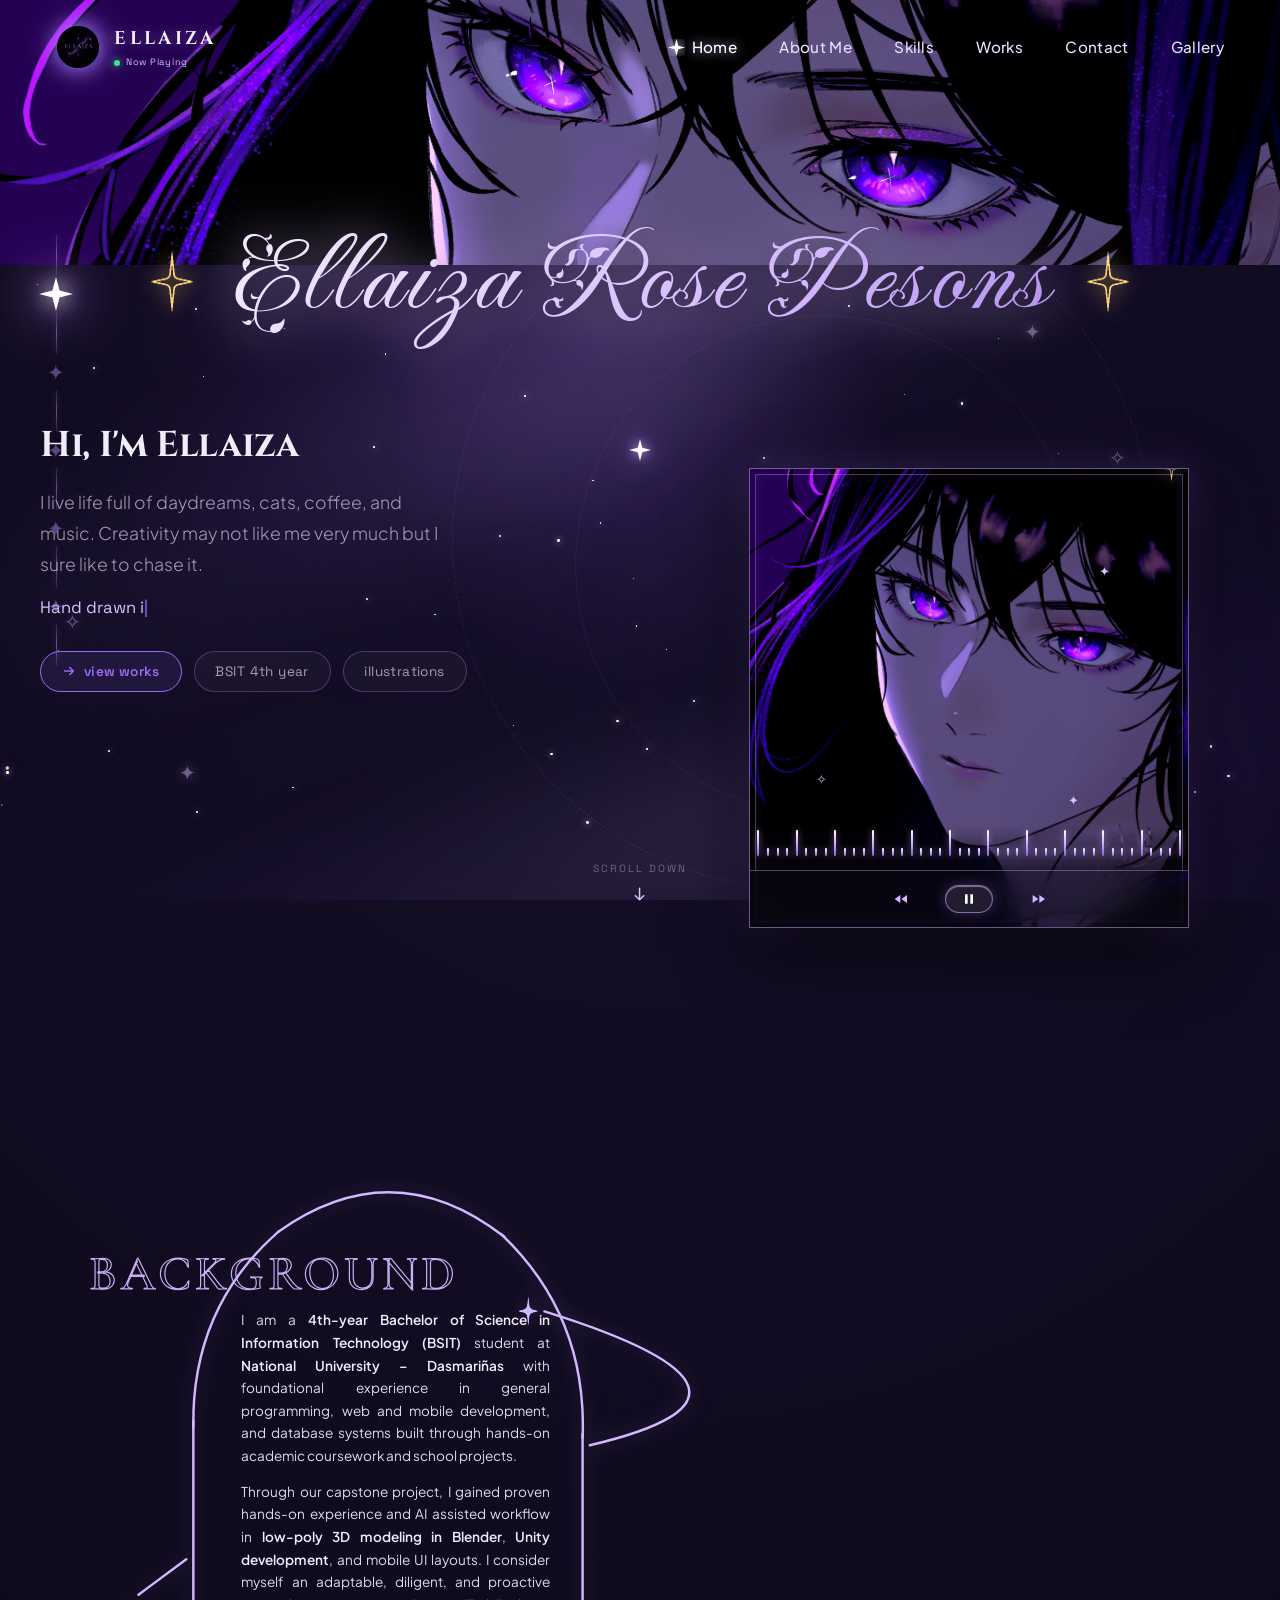
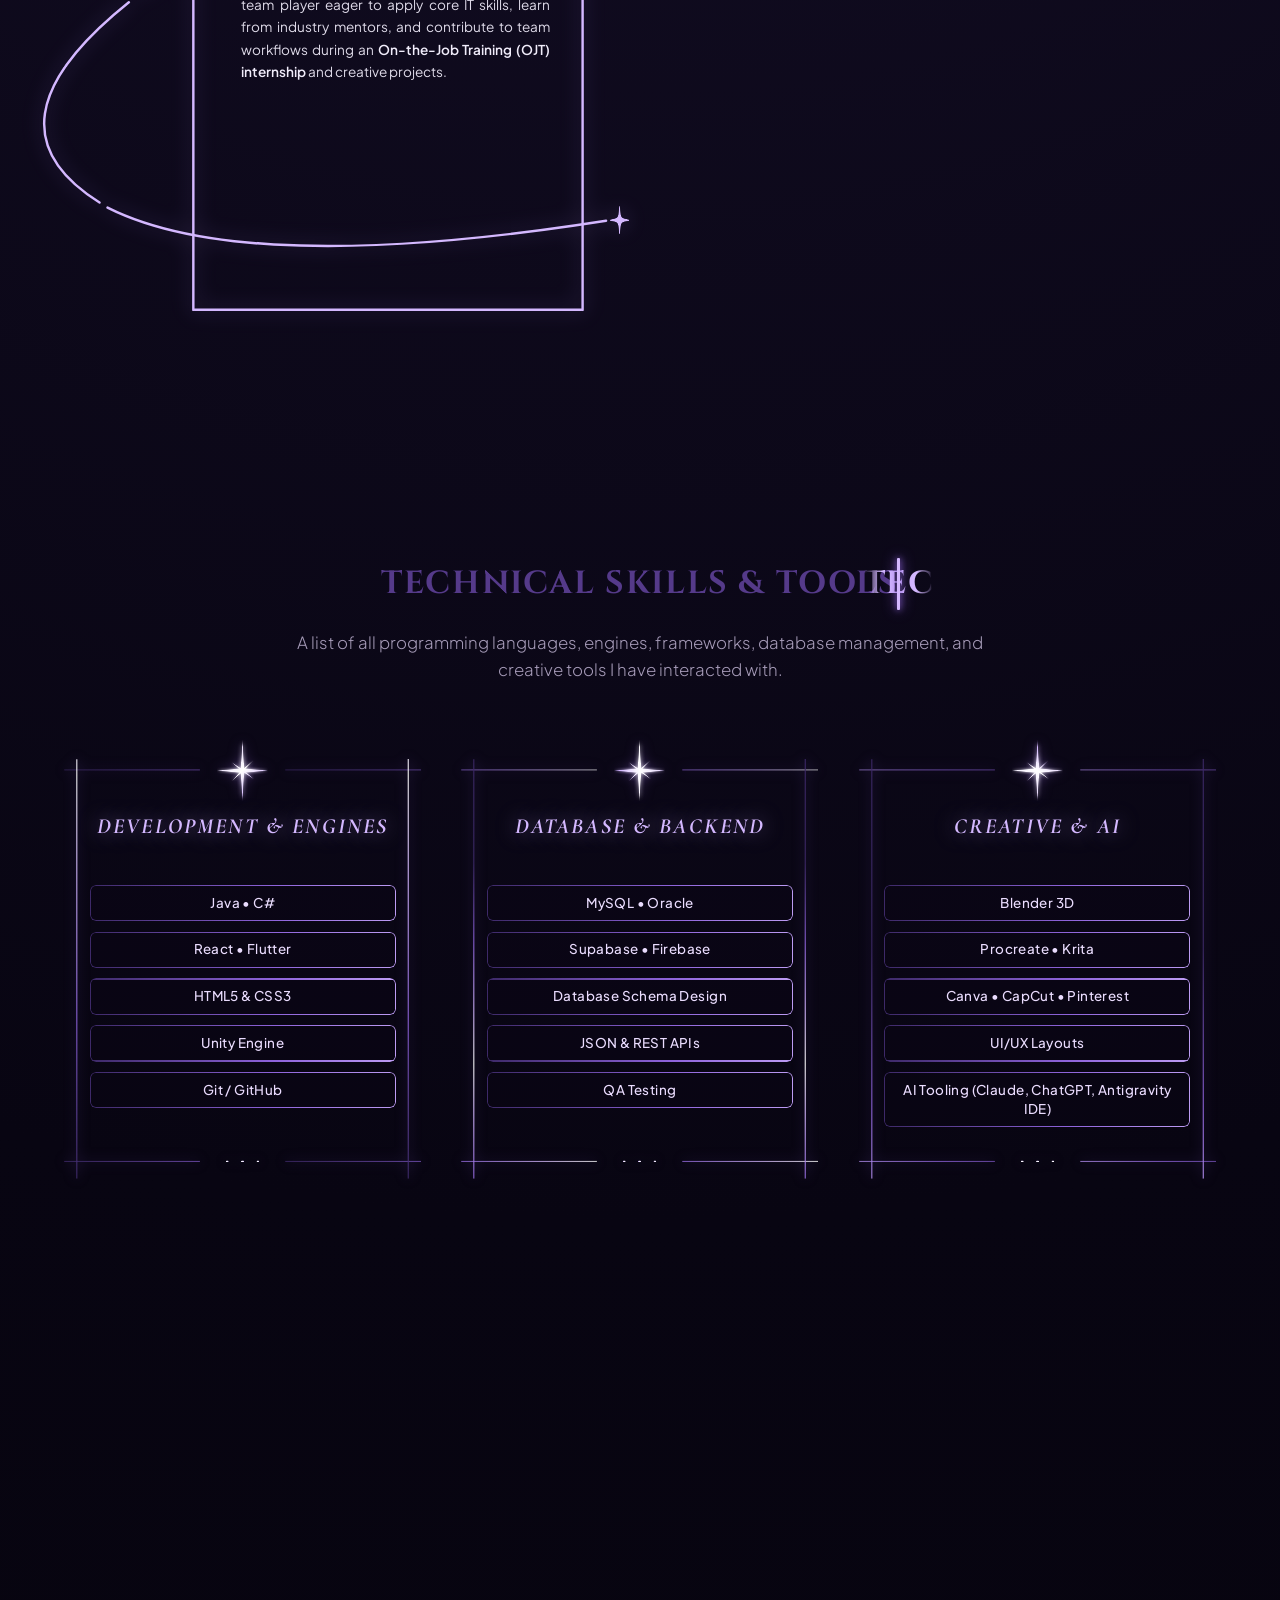
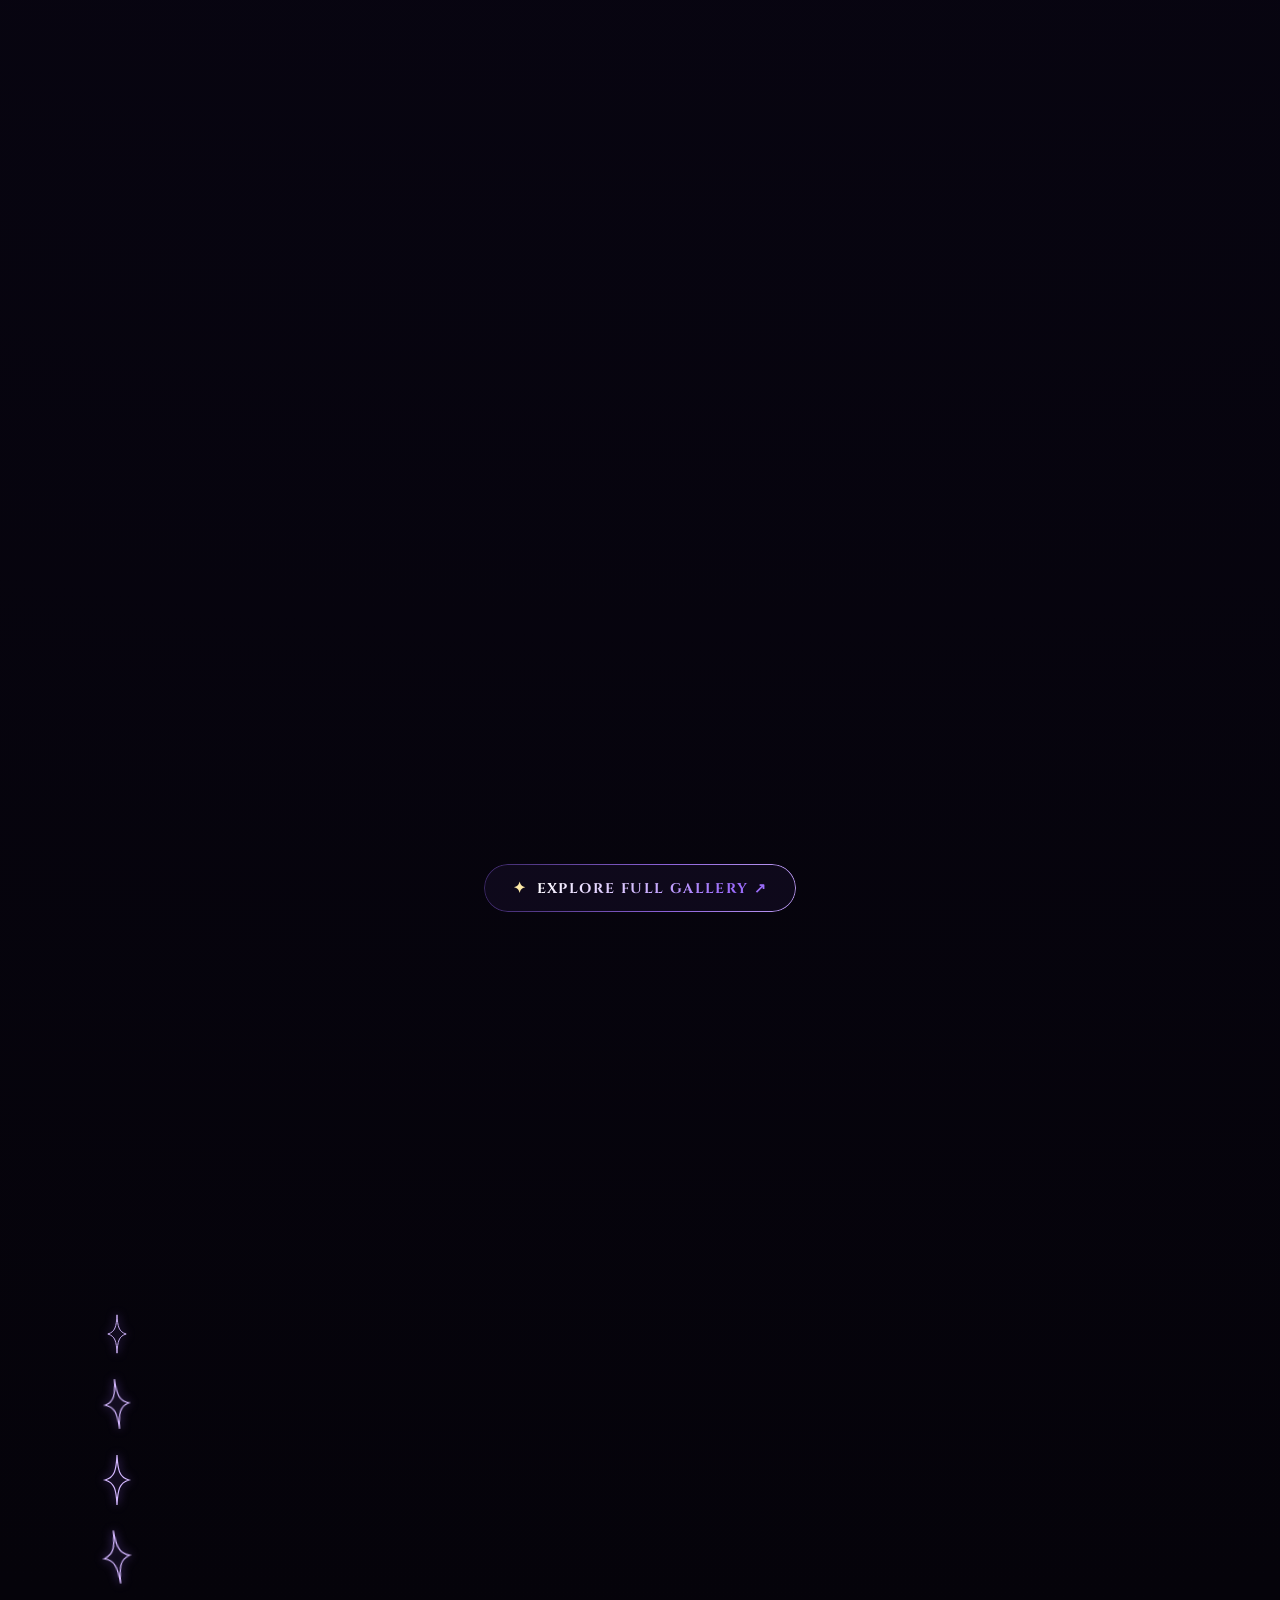
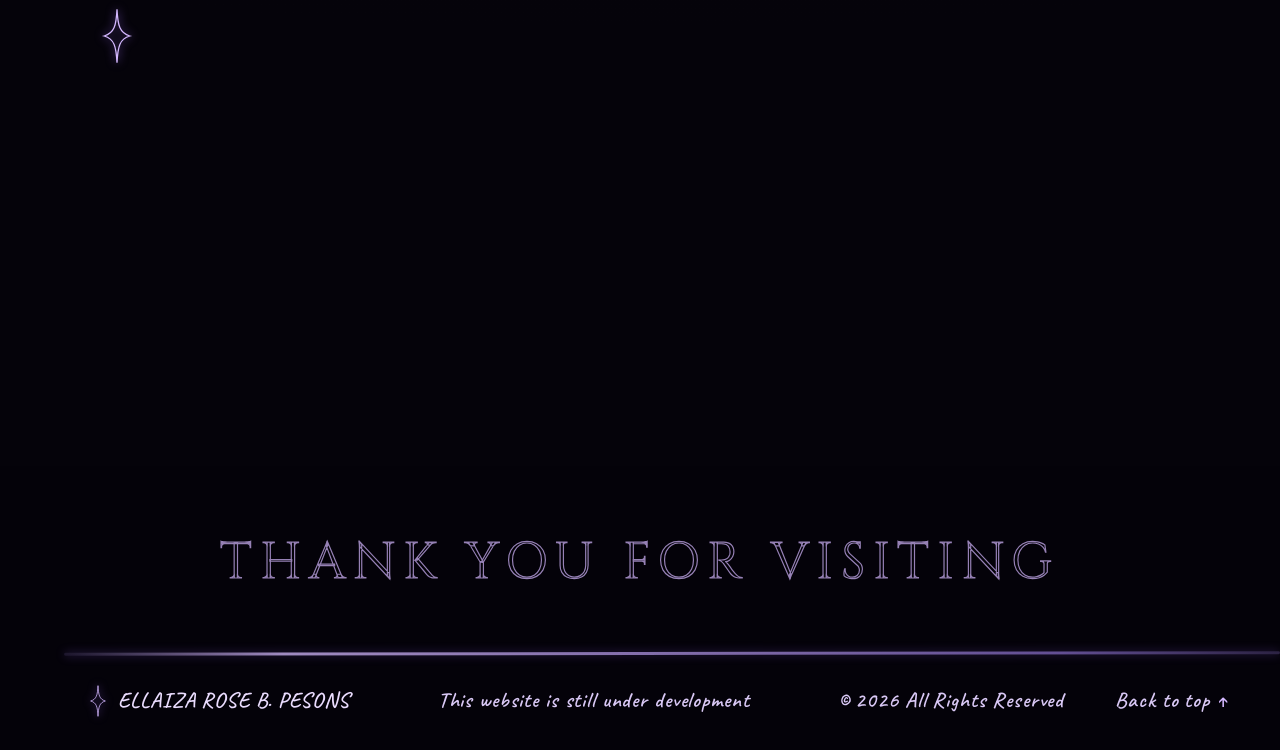
==== commit 2127d46e: "feat: expand works stage scale & redesign contact section with holographic swash and refined UI" ====
--- a/index.html
+++ b/index.html
@@ -10,7 +10,7 @@
   <link rel="preconnect" href="https://fonts.googleapis.com">
   <link rel="preconnect" href="https://fonts.gstatic.com" crossorigin>
   <link
-    href="https://fonts.googleapis.com/css2?family=Fleur+De+Leah&family=Ballet:opsz@16..72&family=Cinzel:wght@400;600;700;900&family=Dancing+Script:wght@600;700&family=Plus+Jakarta+Sans:wght@300;400;500;600;700&family=Space+Grotesk:wght@300;400;500;600&family=Cormorant+Garamond:wght@400;500;600&display=swap"
+    href="https://fonts.googleapis.com/css2?family=Fleur+De+Leah&family=Ballet:opsz@16..72&family=Cinzel:wght@400;600;700;900&family=Dancing+Script:wght@600;700&family=Plus+Jakarta+Sans:wght@300;400;500;600;700&family=Space+Grotesk:wght@300;400;500;600&family=Cormorant+Garamond:wght@400;500;600&family=Caveat:wght@500;600;700&display=swap"
     rel="stylesheet">
   <link rel="stylesheet" href="style.css">
 </head>
@@ -1603,32 +1603,99 @@
 
         <div class="section-header contact-header" data-reveal>
           <p class="contact-eyebrow">Don't be a stranger</p>
-          <h2 class="contact-big-title gradient-title"><span class="contact-title-strikethrough">GET IN TOUCH</span>
-          </h2>
-          <div class="canva-gradient-line contact-squigly-accent" aria-hidden="true"></div>
+          <h2 class="contact-big-title"><span class="contact-title-text">GET IN TOUCH</span></h2>
+          <svg class="contact-swash-svg" viewBox="0 0 920 380" aria-hidden="true">
+            <defs>
+              <linearGradient id="contactSwashGrad" gradientUnits="userSpaceOnUse" x1="0" y1="0" x2="920" y2="0"
+                spreadMethod="reflect">
+                <stop offset="0%" stop-color="#3D2968" />
+                <stop offset="20%" stop-color="#8E63DB" />
+                <stop offset="38%" stop-color="#D4B8FF" />
+                <stop offset="50%" stop-color="#FFFFFF" />
+                <stop offset="62%" stop-color="#D4B8FF" />
+                <stop offset="80%" stop-color="#8E63DB" />
+                <stop offset="100%" stop-color="#3D2968" />
+                <animateTransform attributeName="gradientTransform" type="translate" from="0 0" to="1840 0" dur="5s"
+                  repeatCount="indefinite" />
+              </linearGradient>
+            </defs>
+            <path d="M 2 378 C 160 215, 430 95, 918 8" fill="none" stroke="url(#contactSwashGrad)" stroke-width="1.6"
+              stroke-linecap="round" />
+            <path d="M 4 379 C 200 220, 520 110, 918 44" fill="none" stroke="url(#contactSwashGrad)" stroke-width="1.1"
+              stroke-linecap="round" />
+            <path class="swash-star" d="M 884 4 L 889 18 L 903 24 L 889 30 L 884 44 L 879 30 L 865 24 L 879 18 Z"
+              fill="url(#contactSwashGrad)" />
+          </svg>
         </div>
 
         <div class="contact-sparkles-left" aria-hidden="true">
-          <img src="assets/SVG/solidSparkle2.svg" alt="" class="canva-svg-white" style="width: 24px; opacity: 0.65;">
+          <svg class="cs-star" viewBox="0 0 24 48" aria-hidden="true">
+            <path
+              d="M12 1 C12.7 15 14.2 21.5 23 24 C14.2 26.5 12.7 33 12 47 C11.3 33 9.8 26.5 1 24 C9.8 21.5 11.3 15 12 1Z" />
+          </svg><svg class="cs-star" viewBox="0 0 24 48" aria-hidden="true">
+            <path
+              d="M12 1 C12.7 15 14.2 21.5 23 24 C14.2 26.5 12.7 33 12 47 C11.3 33 9.8 26.5 1 24 C9.8 21.5 11.3 15 12 1Z" />
+          </svg><svg class="cs-star" viewBox="0 0 24 48" aria-hidden="true">
+            <path
+              d="M12 1 C12.7 15 14.2 21.5 23 24 C14.2 26.5 12.7 33 12 47 C11.3 33 9.8 26.5 1 24 C9.8 21.5 11.3 15 12 1Z" />
+          </svg><svg class="cs-star" viewBox="0 0 24 48" aria-hidden="true">
+            <path
+              d="M12 1 C12.7 15 14.2 21.5 23 24 C14.2 26.5 12.7 33 12 47 C11.3 33 9.8 26.5 1 24 C9.8 21.5 11.3 15 12 1Z" />
+          </svg><svg class="cs-star" viewBox="0 0 24 48" aria-hidden="true">
+            <path
+              d="M12 1 C12.7 15 14.2 21.5 23 24 C14.2 26.5 12.7 33 12 47 C11.3 33 9.8 26.5 1 24 C9.8 21.5 11.3 15 12 1Z" />
+          </svg>
         </div>
 
         <div class="contact-grid">
-          <!-- Left: Clean Form -->
+          <!-- Left: hand-drawn form card -->
           <div class="contact-card contact-outline-card" data-reveal>
-            <h3 class="form-title">Send a Direct Message</h3>
+            <svg class="contact-card-border" viewBox="0 0 100 100" preserveAspectRatio="none" aria-hidden="true">
+              <defs>
+                <linearGradient id="contactCardGrad" gradientUnits="userSpaceOnUse" x1="0" y1="0" x2="100" y2="0"
+                  spreadMethod="reflect">
+                  <stop offset="0%" stop-color="#3D2968" />
+                  <stop offset="20%" stop-color="#8E63DB" />
+                  <stop offset="38%" stop-color="#D4B8FF" />
+                  <stop offset="50%" stop-color="#FFFFFF" />
+                  <stop offset="62%" stop-color="#D4B8FF" />
+                  <stop offset="80%" stop-color="#8E63DB" />
+                  <stop offset="100%" stop-color="#3D2968" />
+                  <animateTransform attributeName="gradientTransform" type="translate" from="0 0" to="200 0" dur="5s"
+                    repeatCount="indefinite" />
+                </linearGradient>
+              </defs>
+              <g fill="none" stroke="url(#contactCardGrad)" stroke-width="2" stroke-linecap="round"
+                stroke-linejoin="round" vector-effect="non-scaling-stroke">
+                <path vector-effect="non-scaling-stroke" d="M 0.6 2.4 C 8 2.3, 18 2.1, 28 2.0" />
+                <path vector-effect="non-scaling-stroke" d="M 64 1.6 C 78 1.3, 92 1.0, 99.4 0.8" />
+                <path vector-effect="non-scaling-stroke" d="M 99.4 0.8 C 99.2 30, 98.9 70, 98.7 99.2" />
+                <path vector-effect="non-scaling-stroke" d="M 98.7 99.2 C 85 99.0, 70 98.7, 59 98.6" />
+                <path vector-effect="non-scaling-stroke" d="M 41 99.1 C 28 99.0, 12 98.5, 0.2 98.0" />
+                <path vector-effect="non-scaling-stroke" d="M 0.2 98.0 C 0.3 70, 0.5 30, 0.6 2.4" />
+              </g>
+            </svg>
+            <svg class="contact-card-spark" viewBox="0 0 64 64" aria-hidden="true">
+              <path d="M32 2 C33 22 38 29 62 32 C38 35 33 42 32 62 C31 42 26 35 2 32 C26 29 31 22 32 2Z" fill="none"
+                stroke="url(#contactCardGrad)" stroke-width="1.6" />
+              <path d="M32 2 L32 62 M14 14 L22 22 M50 14 L42 22" stroke="url(#contactCardGrad)" stroke-width="1"
+                stroke-linecap="round" fill="none" />
+            </svg>
+
+            <h3 class="form-title">Send Direct Msg</h3>
             <form id="contact-form" class="ethereal-form">
               <div class="form-group">
-                <label for="contact-name">Your Full Name</label>
+                <label for="contact-name">Full Name:</label>
                 <input type="text" id="contact-name" name="name" required placeholder="e.g. John Doe">
               </div>
 
               <div class="form-group">
-                <label for="contact-email">Email Address</label>
+                <label for="contact-email">Email:</label>
                 <input type="email" id="contact-email" name="email" required placeholder="john.doe@example.com">
               </div>
 
               <div class="form-group">
-                <label for="contact-subject">Inquiry Type</label>
+                <label for="contact-subject">Type of Inquiry</label>
                 <select id="contact-subject" name="subject" class="form-select" required>
                   <option value="" disabled selected>Select an option</option>
                   <option value="ojt">OJT / Internship Opportunity</option>
@@ -1639,64 +1706,94 @@
 
               <div class="form-group">
                 <label for="contact-message">Message</label>
-                <textarea id="contact-message" name="message" rows="5" required
-                  placeholder="Share details about the role, project timeline, or questions..."></textarea>
+                <textarea id="contact-message" name="message" rows="3" required
+                  placeholder="Type message here..."></textarea>
               </div>
 
               <!-- Honeypot spam trap (hidden from humans) -->
               <input type="checkbox" name="botcheck" class="hp-field" tabindex="-1" autocomplete="off"
                 aria-hidden="true">
 
-              <button type="submit" class="btn-celestial primary submit-btn">
+              <button type="submit" class="btn-celestial submit-btn">
                 <span class="btn-sparkle">✦</span>
-                <span>Send Message</span>
+                <span class="submit-label">Send Message</span>
+                <svg class="submit-plane" width="18" height="18" viewBox="0 0 24 24" fill="none" stroke="currentColor"
+                  stroke-width="1.6" stroke-linejoin="round" stroke-linecap="round" aria-hidden="true">
+                  <path d="M21 3 3 10.5l7 3 3 7L21 3Z" />
+                  <path d="M10 13.5 21 3" />
+                </svg>
               </button>
 
               <div class="form-notification" id="form-status"></div>
             </form>
           </div>
 
-          <!-- Right: Direct Channels -->
-          <div class="contact-channels glass-panel" data-reveal>
-            <h3 class="form-title">Direct Information</h3>
+          <!-- Right: Direct Info -->
+          <div class="contact-channels" data-reveal>
+            <h3 class="form-title">Direct Info</h3>
 
             <div class="channel-list">
               <a href="mailto:pesonsellaiza@gmail.com" class="channel-item">
-                <div class="channel-icon">✉</div>
-                <div class="channel-info">
+                <span class="channel-icon"><svg viewBox="0 0 24 24" fill="none" stroke="currentColor" stroke-width="1.7"
+                    stroke-linecap="round" stroke-linejoin="round">
+                    <rect x="3" y="5" width="18" height="14" rx="2" />
+                    <path d="m3.5 6.5 8.5 6.5 8.5-6.5" />
+                  </svg></span>
+                <span class="channel-info">
                   <span class="label">Personal Email</span>
                   <span class="val">pesonsellaiza@gmail.com</span>
-                </div>
-                <span class="arrow">↗</span>
+                </span>
               </a>
 
               <a href="mailto:pesonseb@students.national-u.edu.ph" class="channel-item">
-                <div class="channel-icon">🎓</div>
-                <div class="channel-info">
-                  <span class="label">University Academic Email</span>
+                <span class="channel-icon"><svg viewBox="0 0 24 24" fill="none" stroke="currentColor" stroke-width="1.7"
+                    stroke-linecap="round" stroke-linejoin="round">
+                    <path d="m2 9 10-5 10 5-10 5L2 9Z" />
+                    <path d="M6 11.5V16c0 1.4 2.7 3 6 3s6-1.6 6-3v-4.5" />
+                  </svg></span>
+                <span class="channel-info">
+                  <span class="label">University Email</span>
                   <span class="val">pesonseb@students.national-u.edu.ph</span>
-                </div>
-                <span class="arrow">↗</span>
+                </span>
               </a>
 
               <a href="https://github.com/ellaiza9017" target="_blank" rel="noopener noreferrer" class="channel-item">
-                <div class="channel-icon">💻</div>
-                <div class="channel-info">
+                <span class="channel-icon"><svg viewBox="0 0 24 24" fill="none" stroke="currentColor" stroke-width="1.7"
+                    stroke-linecap="round" stroke-linejoin="round">
+                    <path
+                      d="M9 19c-5 1.5-5-2.5-7-3m14 6v-3.87a3.37 3.37 0 0 0-.94-2.61c3.14-.35 6.44-1.54 6.44-7A5.44 5.44 0 0 0 20 4.77 5.07 5.07 0 0 0 19.91 1S18.73.65 16 2.48a13.38 13.38 0 0 0-7 0C6.27.65 5.09 1 5.09 1A5.07 5.07 0 0 0 5 4.77a5.44 5.44 0 0 0-1.5 3.78c0 5.42 3.3 6.61 6.44 7A3.37 3.37 0 0 0 9 18.13V22" />
+                  </svg></span>
+                <span class="channel-info">
                   <span class="label">GitHub Profile</span>
                   <span class="val">github.com/ellaiza9017</span>
-                </div>
-                <span class="arrow">↗</span>
+                </span>
               </a>
 
               <a href="https://github.com/ellaiza9017/Luminang" target="_blank" rel="noopener noreferrer"
                 class="channel-item">
-                <div class="channel-icon">✦</div>
-                <div class="channel-info">
+                <span class="channel-icon"><svg viewBox="0 0 24 24" fill="none" stroke="currentColor" stroke-width="1.7"
+                    stroke-linecap="round" stroke-linejoin="round">
+                    <path
+                      d="M12 2.5c.7 6 3.5 8.800 9.500 9.500-6 .7-8.800 3.500-9.500 9.500-.7-6-3.500-8.800-9.500-9.500 6-.7 8.800-3.500 9.500-9.500Z" />
+                  </svg></span>
+                <span class="channel-info">
                   <span class="label">Capstone Project (Luminang)</span>
                   <span class="val">github.com/ellaiza9017/Luminang</span>
-                </div>
-                <span class="arrow">↗</span>
+                </span>
               </a>
+
+              <div class="channel-item channel-static">
+                <span class="channel-icon"><svg viewBox="0 0 24 24" fill="none" stroke="currentColor" stroke-width="1.7"
+                    stroke-linecap="round" stroke-linejoin="round">
+                    <circle cx="12" cy="12" r="9.5" />
+                    <path d="M12 11v6" />
+                    <circle cx="12" cy="7.5" r="0.6" fill="currentColor" />
+                  </svg></span>
+                <span class="channel-info">
+                  <span class="label">Name</span>
+                  <span class="val">ELLAIZA ROSE B. PESONS</span>
+                </span>
+              </div>
             </div>
 
             <div class="status-box">
@@ -1752,10 +1849,14 @@
     <div class="footer-rule"></div>
     <div class="footer-inner">
       <div class="footer-brand">
-        <span class="footer-sparkle">✦</span>
+        <svg class="footer-star" viewBox="0 0 24 48" aria-hidden="true">
+          <path
+            d="M12 1 C12.7 15 14.2 21.5 23 24 C14.2 26.5 12.7 33 12 47 C11.3 33 9.800 26.500 1 24 C9.800 21.500 11.300 15 12 1Z" />
+        </svg>
         <span>ELLAIZA ROSE B. PESONS</span>
       </div>
-      <p class="footer-copy">This website is still under development &bull; &copy; 2026 All Rights Reserved</p>
+      <p class="footer-copy footer-note">This website is still under development</p>
+      <p class="footer-copy footer-rights"><span class="footer-c">&copy;</span> 2026 All Rights Reserved</p>
       <a href="#home" class="footer-back-to-top">
         <span>Back to top</span>
         <span class="up-arr">↑</span>
--- a/style.css
+++ b/style.css
@@ -6235,9 +6235,9 @@
 .gallery-frames-row {
   position: relative;
   display: block !important;
-  width: min(1003px, 94vw);
+  width: min(1480px, 100%);
   aspect-ratio: 970 / 516;
-  margin: 0 auto 4rem auto !important;
+  margin: -1.5rem auto 4rem auto !important;
   padding: 0 !important;
   z-index: 2;
 }
@@ -6455,7 +6455,7 @@
   height: var(--ah);
   z-index: 5;
   border-radius: 999px 999px 0 0;
-  background: linear-gradient(180deg, rgba(0, 0, 0, 0.9) 0%, rgba(0, 0, 0, 0.95) 100%);
+  background: linear-gradient(to top, rgba(0, 0, 0, 0.94) 0%, rgba(0, 0, 0, 0.86) 24%, rgba(0, 0, 0, 0.5) 48%, rgba(0, 0, 0, 0.14) 72%, rgba(0, 0, 0, 0) 100%);
   opacity: 0;
   transition: opacity 0.45s ease;
   display: flex;
@@ -7052,4 +7052,543 @@
   100% {
     background-position: -50% 0;
   }
+}
+
+/* ==========================================================================
+   WORKS: highlight section sizing
+   ========================================================================== */
+.gallery-section .works-title-block {
+  margin-bottom: 0;
+}
+
+.works-overlay-title {
+  font-size: clamp(0.85rem, 1.5vw, 1.5rem);
+}
+
+.works-overlay-sub {
+  font-size: clamp(0.52rem, 0.8vw, 0.8rem);
+}
+
+.works-overlay-hint {
+  font-size: clamp(0.5rem, 0.76vw, 0.76rem);
+}
+
+.works-visit-btn {
+  font-size: clamp(0.52rem, 0.85vw, 0.82rem);
+}
+
+.works-overlay-inner {
+  text-shadow: 0 1px 8px rgba(0, 0, 0, 0.8);
+}
+
+/* ==========================================================================
+   CONTACT: redesigned from the web draft (hand-drawn card, minimal info list)
+   ========================================================================== */
+#contact {
+  --hand: 'Caveat', 'Dancing Script', cursive;
+}
+
+#contact .section-container {
+  position: relative;
+}
+
+#contact .contact-header {
+  position: relative;
+  max-width: none;
+  margin: 0 auto 7rem auto;
+  text-align: center;
+}
+
+#contact .contact-eyebrow {
+  font-family: 'Cormorant Garamond', serif;
+  font-style: normal;
+  font-weight: 500;
+  font-size: clamp(1.15rem, 2vw, 1.7rem);
+  letter-spacing: 0.04em;
+  color: #D9C8F5;
+  margin: 0 0 0.2rem 0;
+}
+
+#contact .contact-big-title {
+  position: relative;
+  z-index: 1;
+  margin: 0;
+  font-family: var(--font-body);
+  font-weight: 800;
+  font-size: clamp(2.4rem, 6.4vw, 5.2rem);
+  letter-spacing: -0.01em;
+  line-height: 1.05;
+}
+
+#contact .contact-title-text {
+  text-decoration: none;
+  background: linear-gradient(135deg, #ffffff 0%, #d8c2ff 45%, #9b6cfa 100%);
+  -webkit-background-clip: text;
+  background-clip: text;
+  -webkit-text-fill-color: transparent;
+}
+
+.contact-swash-svg {
+  position: absolute;
+  left: 50%;
+  top: 50%;
+  width: min(920px, 92vw);
+  height: auto;
+  transform: translate(-50%, -46%);
+  overflow: visible;
+  pointer-events: none;
+  z-index: 2;
+  opacity: 0.92;
+  filter: drop-shadow(0 0 6px rgba(142, 99, 219, 0.45));
+}
+
+.contact-swash-svg .swash-star {
+  animation: contactTwinkle 3.4s ease-in-out infinite;
+  transform-box: fill-box;
+  transform-origin: center;
+}
+
+@keyframes contactTwinkle {
+
+  0%,
+  100% {
+    opacity: 0.55;
+    transform: scale(0.85) rotate(0deg);
+  }
+
+  50% {
+    opacity: 1;
+    transform: scale(1.15) rotate(20deg);
+  }
+}
+
+/* five tall sparkles down the left edge */
+#contact .contact-sparkles-left {
+  position: absolute;
+  left: max(1.2rem, 5.5vw);
+  top: 24%;
+  transform: none;
+  display: flex;
+  flex-direction: column;
+  align-items: center;
+  gap: 1.4rem;
+  z-index: 1;
+}
+
+.cs-star {
+  display: block;
+  width: 26px;
+  height: 52px;
+  overflow: visible;
+  fill: none;
+  stroke: #D4B8FF;
+  stroke-width: 1.1;
+  filter: drop-shadow(0 0 5px rgba(155, 108, 250, 0.7));
+  animation: contactTwinkle 4s ease-in-out infinite;
+}
+
+.cs-star:nth-child(1) {
+  width: 20px;
+  height: 44px;
+  animation-delay: 0s;
+}
+
+.cs-star:nth-child(2) {
+  width: 28px;
+  height: 52px;
+  animation-delay: -0.8s;
+  transform: rotate(-6deg);
+}
+
+.cs-star:nth-child(3) {
+  width: 26px;
+  height: 54px;
+  animation-delay: -1.6s;
+}
+
+.cs-star:nth-child(4) {
+  width: 30px;
+  height: 56px;
+  animation-delay: -2.4s;
+  transform: rotate(-8deg);
+}
+
+.cs-star:nth-child(5) {
+  width: 28px;
+  height: 58px;
+  animation-delay: -3.2s;
+}
+
+/* grid */
+#contact .contact-grid {
+  display: grid;
+  grid-template-columns: minmax(340px, 520px) minmax(280px, 1fr);
+  gap: clamp(2.5rem, 6vw, 6rem);
+  align-items: start;
+  max-width: 1200px;
+  margin: 0 auto;
+  padding-left: clamp(0rem, 6vw, 5rem);
+}
+
+/* hand-drawn card */
+#contact .contact-card.contact-outline-card {
+  position: relative;
+  background: transparent !important;
+  backdrop-filter: none !important;
+  -webkit-backdrop-filter: none !important;
+  border: none !important;
+  border-radius: 0 !important;
+  padding: 3.4rem 2.8rem 3.2rem;
+  display: flex;
+  flex-direction: column;
+}
+
+.contact-card-border {
+  position: absolute;
+  inset: 0;
+  width: 100%;
+  height: 100%;
+  overflow: visible;
+  pointer-events: none;
+  filter: drop-shadow(0 0 5px rgba(142, 99, 219, 0.45));
+}
+
+.contact-card-spark {
+  position: absolute;
+  top: 0;
+  left: 46%;
+  width: 50px;
+  height: 50px;
+  transform: translate(-50%, -50%);
+  overflow: visible;
+  pointer-events: none;
+  filter: drop-shadow(0 0 6px rgba(180, 140, 255, 0.8));
+  animation: contactTwinkle 3.6s ease-in-out infinite;
+}
+
+#contact .form-title {
+  font-family: var(--hand);
+  font-weight: 700;
+  font-size: clamp(2rem, 3.2vw, 2.7rem);
+  letter-spacing: 0.01em;
+  line-height: 1.1;
+  color: #EADCFE;
+  margin: 0 0 1.4rem 0;
+  text-shadow: 0 0 14px rgba(155, 108, 250, 0.35);
+}
+
+#contact .ethereal-form {
+  gap: 1.1rem;
+}
+
+#contact .form-group {
+  gap: 0.1rem;
+}
+
+#contact .form-group label {
+  font-family: var(--hand);
+  font-weight: 600;
+  font-size: 1.35rem;
+  letter-spacing: 0.02em;
+  color: #D9C8F5;
+}
+
+#contact .form-group input,
+#contact .form-group textarea,
+#contact .form-select {
+  background: transparent;
+  border: none;
+  border-bottom: 1.5px solid rgba(186, 155, 255, 0.45);
+  border-radius: 0;
+  padding: 0.45rem 0.1rem;
+  color: var(--text-main);
+  font-size: 0.95rem;
+  box-shadow: none;
+}
+
+#contact .form-group textarea {
+  resize: none;
+  min-height: 3.4rem;
+}
+
+#contact .form-group input::placeholder,
+#contact .form-group textarea::placeholder {
+  color: rgba(217, 200, 245, 0.38);
+  font-style: italic;
+}
+
+#contact .form-group input:focus,
+#contact .form-group textarea:focus,
+#contact .form-select:focus {
+  background: transparent;
+  border-bottom-color: #D4B8FF;
+  box-shadow: 0 6px 12px -8px rgba(180, 140, 255, 0.8);
+}
+
+#contact .form-select {
+  background-position: right 0.2rem center;
+  background-size: 1.1em;
+  color: rgba(217, 200, 245, 0.75);
+}
+
+/* pill button with moving gradient border */
+#contact .submit-btn {
+  position: relative;
+  align-self: center;
+  margin-top: 0.8rem;
+  min-width: 62%;
+  justify-content: center;
+  gap: 0.7rem;
+  padding: 0.85rem 1.8rem;
+  border: none;
+  border-radius: 999px;
+  background: rgba(155, 108, 250, 0.06);
+  box-shadow: none;
+  color: #F0E8FF;
+  font-family: var(--font-body);
+  font-weight: 600;
+  font-size: 0.92rem;
+  letter-spacing: 0.04em;
+  overflow: visible;
+  cursor: pointer;
+}
+
+#contact .submit-btn::before {
+  content: "";
+  position: absolute;
+  inset: 0;
+  border-radius: 999px;
+  padding: 1.5px;
+  background: linear-gradient(90deg, #3D2968 0%, #8E63DB 20%, #D4B8FF 40%, #FFFFFF 50%, #D4B8FF 60%, #8E63DB 80%, #3D2968 100%);
+  background-size: 300% 100%;
+  animation: holo-skill-border 4.5s linear infinite;
+  -webkit-mask: linear-gradient(#fff 0 0) content-box, linear-gradient(#fff 0 0);
+  -webkit-mask-composite: xor;
+  mask-composite: exclude;
+  pointer-events: none;
+}
+
+#contact .submit-btn:hover {
+  background: rgba(155, 108, 250, 0.16);
+  box-shadow: 0 0 22px rgba(155, 108, 250, 0.35);
+  transform: translateY(-2px);
+}
+
+#contact .submit-btn .btn-sparkle {
+  color: #E8D7A8;
+}
+
+#contact .submit-plane {
+  transition: transform 0.3s ease;
+}
+
+#contact .submit-btn:hover .submit-plane {
+  transform: translate(3px, -3px);
+}
+
+#contact .submit-btn:disabled {
+  opacity: 0.6;
+  cursor: wait;
+}
+
+/* Direct Info: no panel, just icon + handwritten line */
+#contact .contact-channels {
+  background: transparent !important;
+  backdrop-filter: none !important;
+  -webkit-backdrop-filter: none !important;
+  border: none !important;
+  box-shadow: none !important;
+  padding: 1rem 0 0 0;
+}
+
+#contact .channel-list {
+  display: flex;
+  flex-direction: column;
+  gap: 1.15rem;
+}
+
+#contact .channel-item {
+  display: flex;
+  align-items: center;
+  gap: 1rem;
+  padding: 0.15rem 0;
+  background: none;
+  border: none;
+  border-radius: 0;
+  color: #EADCFE;
+  text-decoration: none;
+  transition: transform 0.35s var(--ease-out-expo), color 0.25s ease;
+}
+
+#contact a.channel-item:hover {
+  transform: translateX(6px);
+  color: #fff;
+}
+
+#contact .channel-icon {
+  flex: 0 0 auto;
+  width: 30px;
+  height: 30px;
+  display: inline-flex;
+  align-items: center;
+  justify-content: center;
+  background: none;
+  border: none;
+  color: #D4B8FF;
+  filter: drop-shadow(0 0 4px rgba(155, 108, 250, 0.55));
+}
+
+#contact .channel-icon svg {
+  width: 100%;
+  height: 100%;
+}
+
+#contact .channel-info {
+  display: flex;
+  flex-direction: column;
+  min-width: 0;
+}
+
+#contact .channel-info .label {
+  font-family: var(--font-mono);
+  font-size: 0.6rem;
+  letter-spacing: 0.16em;
+  text-transform: uppercase;
+  color: rgba(217, 200, 245, 0.5);
+}
+
+#contact .channel-info .val {
+  font-family: var(--hand);
+  font-weight: 600;
+  font-size: clamp(1.25rem, 1.9vw, 1.6rem);
+  line-height: 1.15;
+  color: inherit;
+  overflow-wrap: anywhere;
+  background-image: linear-gradient(90deg, #D4B8FF, #fff);
+  background-repeat: no-repeat;
+  background-size: 0% 1.5px;
+  background-position: 0 100%;
+  transition: background-size 0.4s ease;
+}
+
+#contact a.channel-item:hover .val {
+  background-size: 100% 1.5px;
+}
+
+#contact .status-box {
+  margin-top: 1.6rem;
+  display: flex;
+  align-items: center;
+  gap: 0.6rem;
+  font-family: var(--hand);
+  font-size: 1.2rem;
+  color: #D9C8F5;
+  background: none;
+  border: none;
+  padding: 0;
+}
+
+/* ---- footer ---- */
+.footer-thank-text {
+  -webkit-text-stroke: 1.2px rgba(212, 184, 255, 0.7);
+  text-stroke: 1.2px rgba(212, 184, 255, 0.7);
+}
+
+.site-footer {
+  border-top: none;
+  background: rgba(5, 3, 10, 0.92);
+  padding: 0 0 2rem 0;
+}
+
+.footer-thank-you {
+  padding: 3.5rem 2rem 3rem 2rem;
+}
+
+.footer-rule {
+  height: 3px;
+  margin: 0 0 0 5%;
+  border-radius: 2px;
+  background: linear-gradient(90deg, rgba(162, 130, 240, 0.15), rgba(212, 184, 255, 0.75) 18%, rgba(162, 130, 240, 0.6) 82%, rgba(162, 130, 240, 0.25));
+  box-shadow: 0 0 10px rgba(155, 108, 250, 0.35);
+  transform: rotate(-0.08deg);
+}
+
+.footer-inner {
+  max-width: none;
+  padding: 1.8rem 4% 0 7%;
+  display: grid;
+  grid-template-columns: auto 1fr auto auto;
+  align-items: center;
+  column-gap: clamp(1.5rem, 4vw, 4rem);
+}
+
+.footer-inner .footer-brand,
+.footer-inner .footer-copy,
+.footer-inner .footer-back-to-top {
+  font-family: 'Caveat', 'Dancing Script', cursive;
+  font-weight: 600;
+  font-size: 1.35rem;
+  letter-spacing: 0.04em;
+  color: #D9C8F5;
+  margin: 0;
+}
+
+.footer-inner .footer-brand {
+  gap: 0.8rem;
+  text-transform: uppercase;
+  color: #EADCFE;
+}
+
+.footer-star {
+  width: 16px;
+  height: 34px;
+  fill: none;
+  stroke: #D4B8FF;
+  stroke-width: 1.2;
+  overflow: visible;
+  filter: drop-shadow(0 0 4px rgba(155, 108, 250, 0.7));
+}
+
+.footer-inner .footer-note {
+  justify-self: center;
+}
+
+.footer-inner .footer-back-to-top:hover {
+  color: #fff;
+}
+
+.footer-inner .up-arr {
+  font-family: var(--font-body);
+  color: #D4B8FF;
+}
+
+@media (max-width: 900px) {
+
+  .contact-swash-svg,
+  #contact .contact-sparkles-left {
+    display: none;
+  }
+
+  #contact .contact-header {
+    margin-bottom: 3rem;
+  }
+
+  #contact .contact-grid {
+    grid-template-columns: 1fr;
+    padding-left: 0;
+    gap: 3rem;
+    max-width: 560px;
+  }
+
+  .footer-inner {
+    grid-template-columns: 1fr;
+    row-gap: 0.6rem;
+    justify-items: center;
+    text-align: center;
+    padding: 1.5rem 1rem 0 1rem;
+  }
+
+  .footer-inner .footer-note {
+    justify-self: center;
+  }
 }
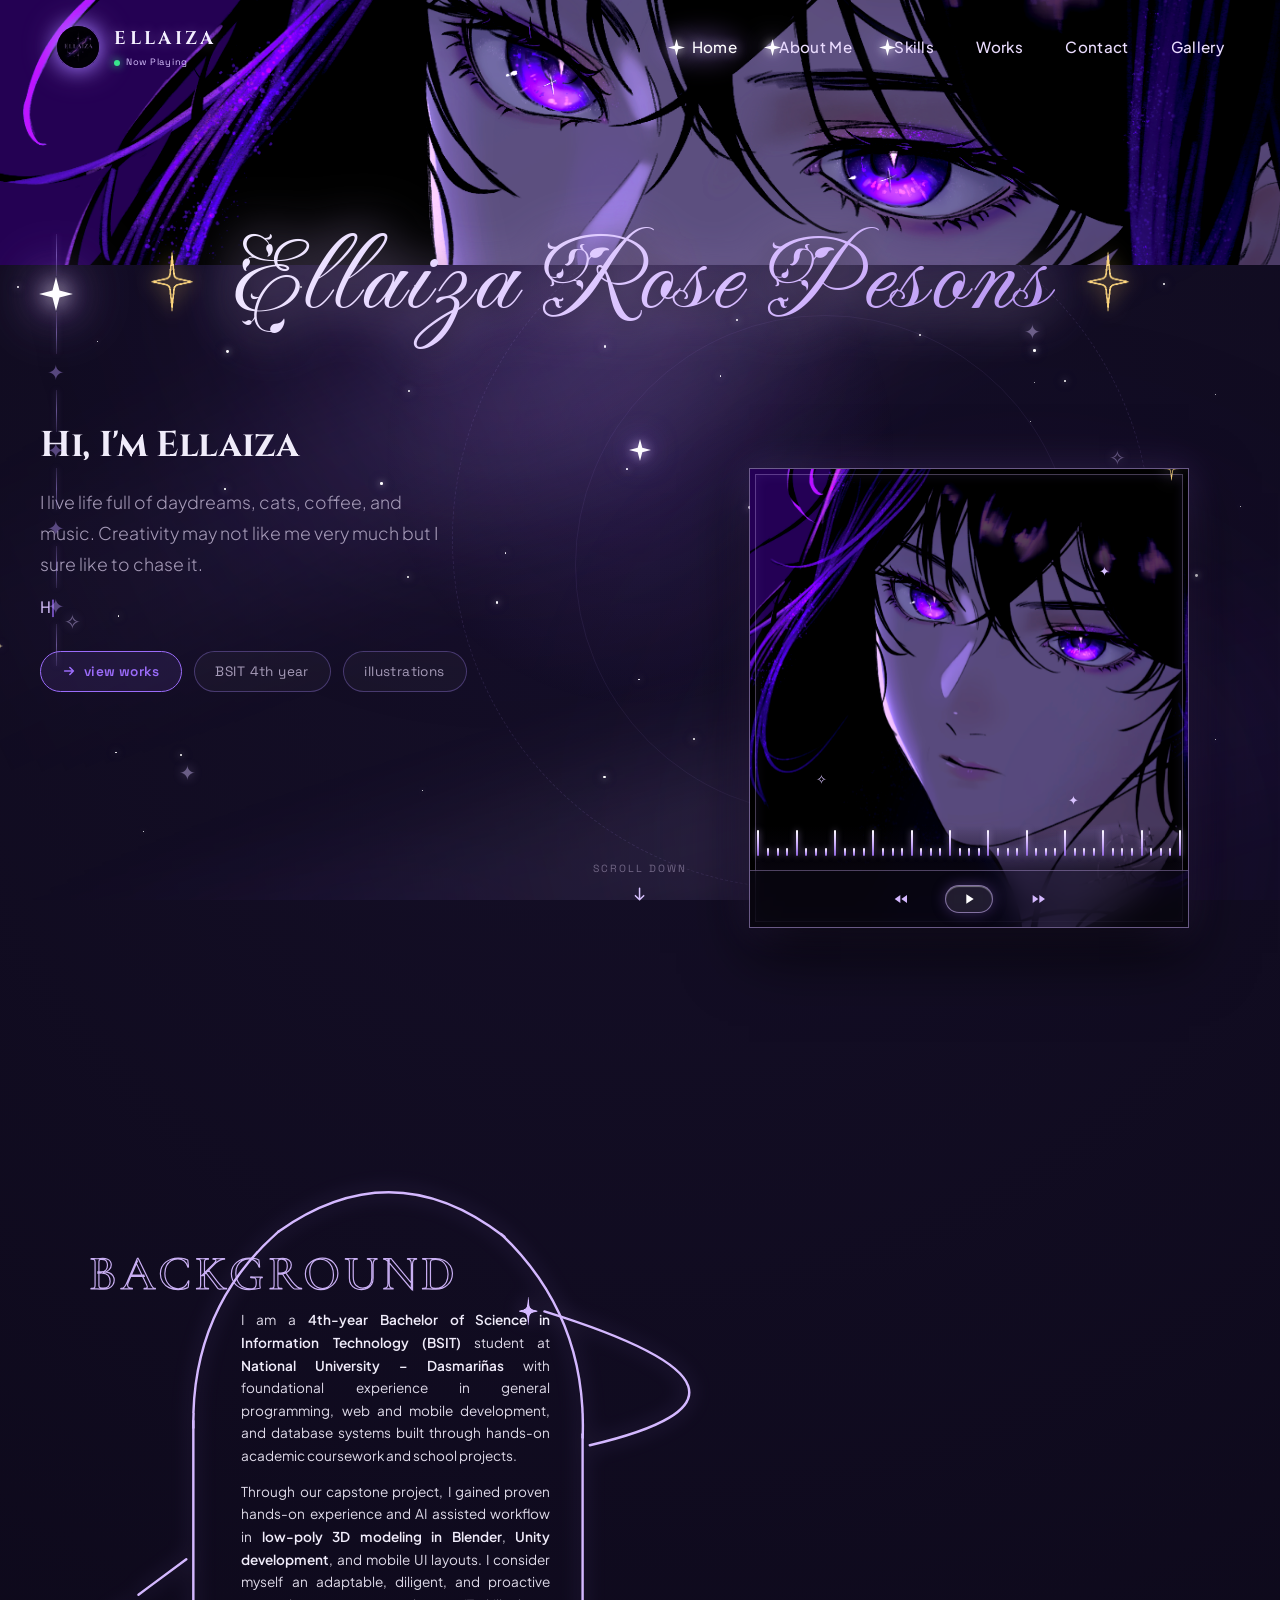
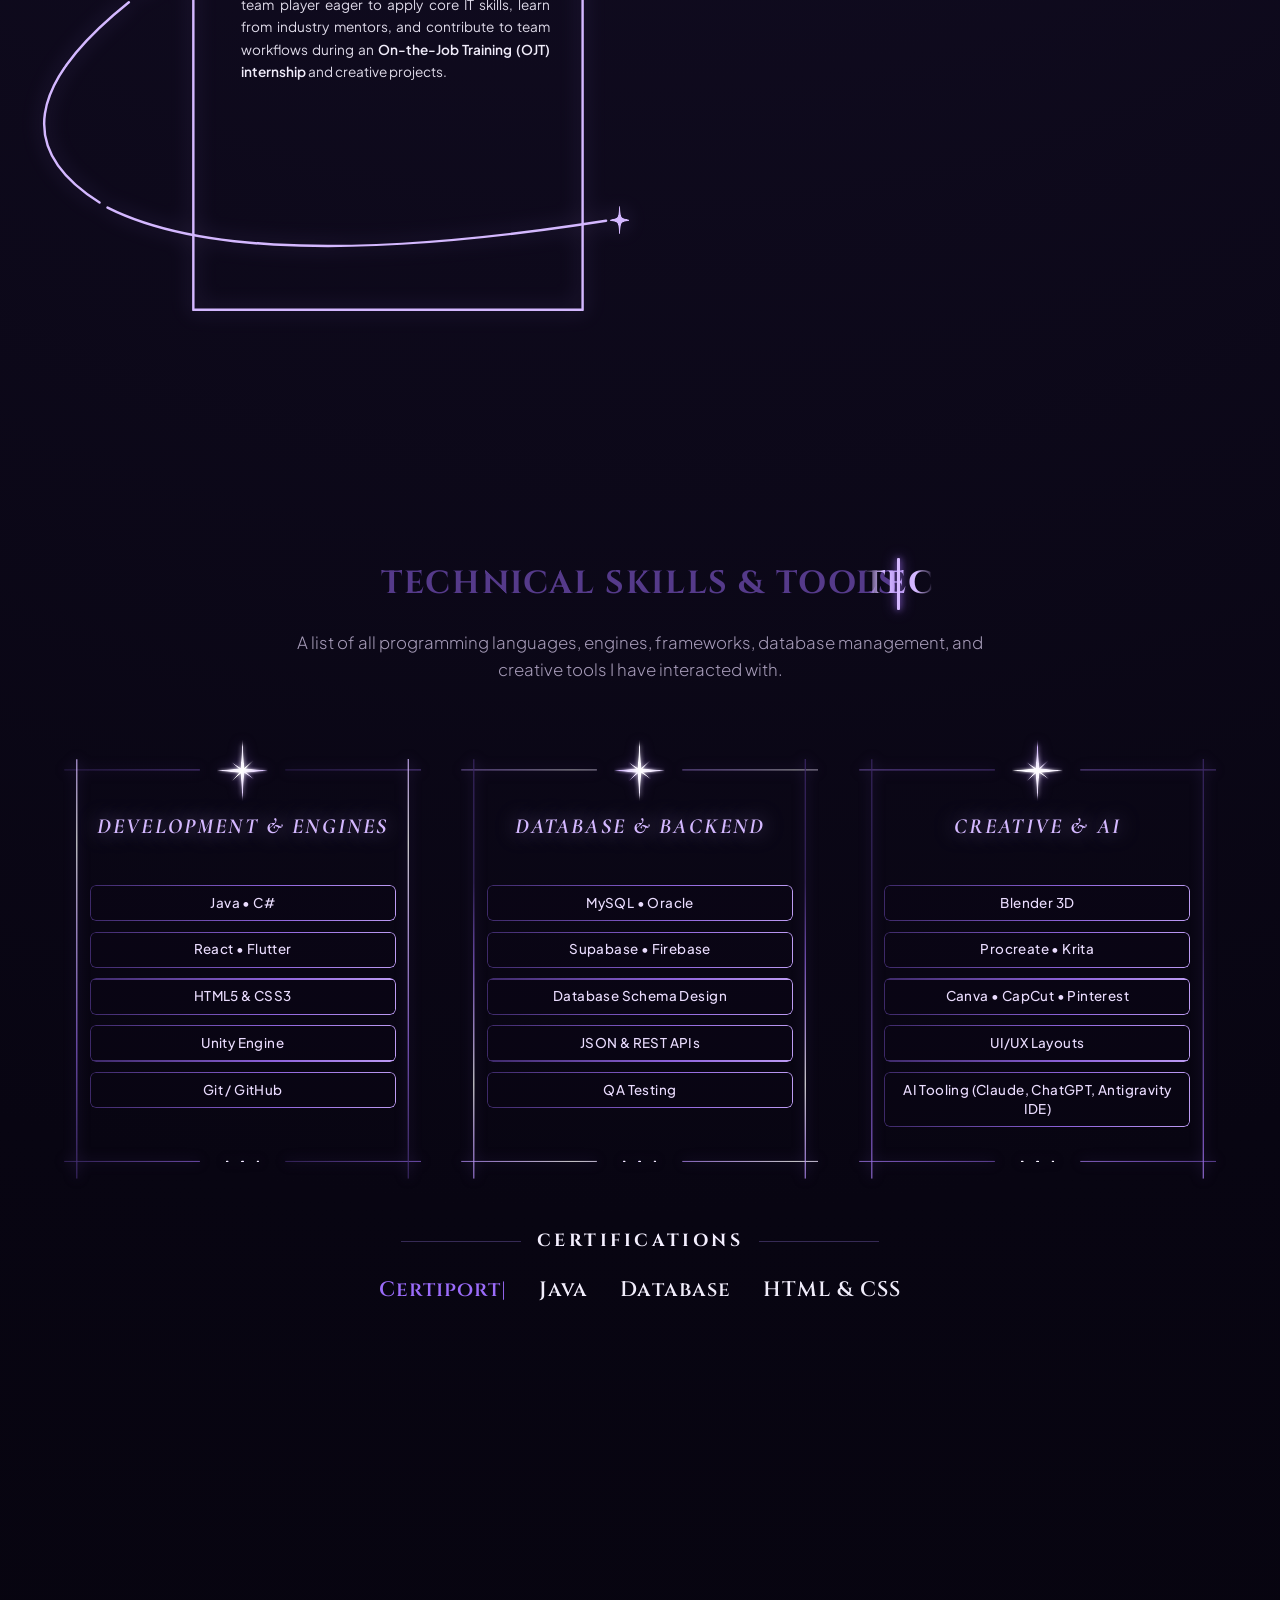
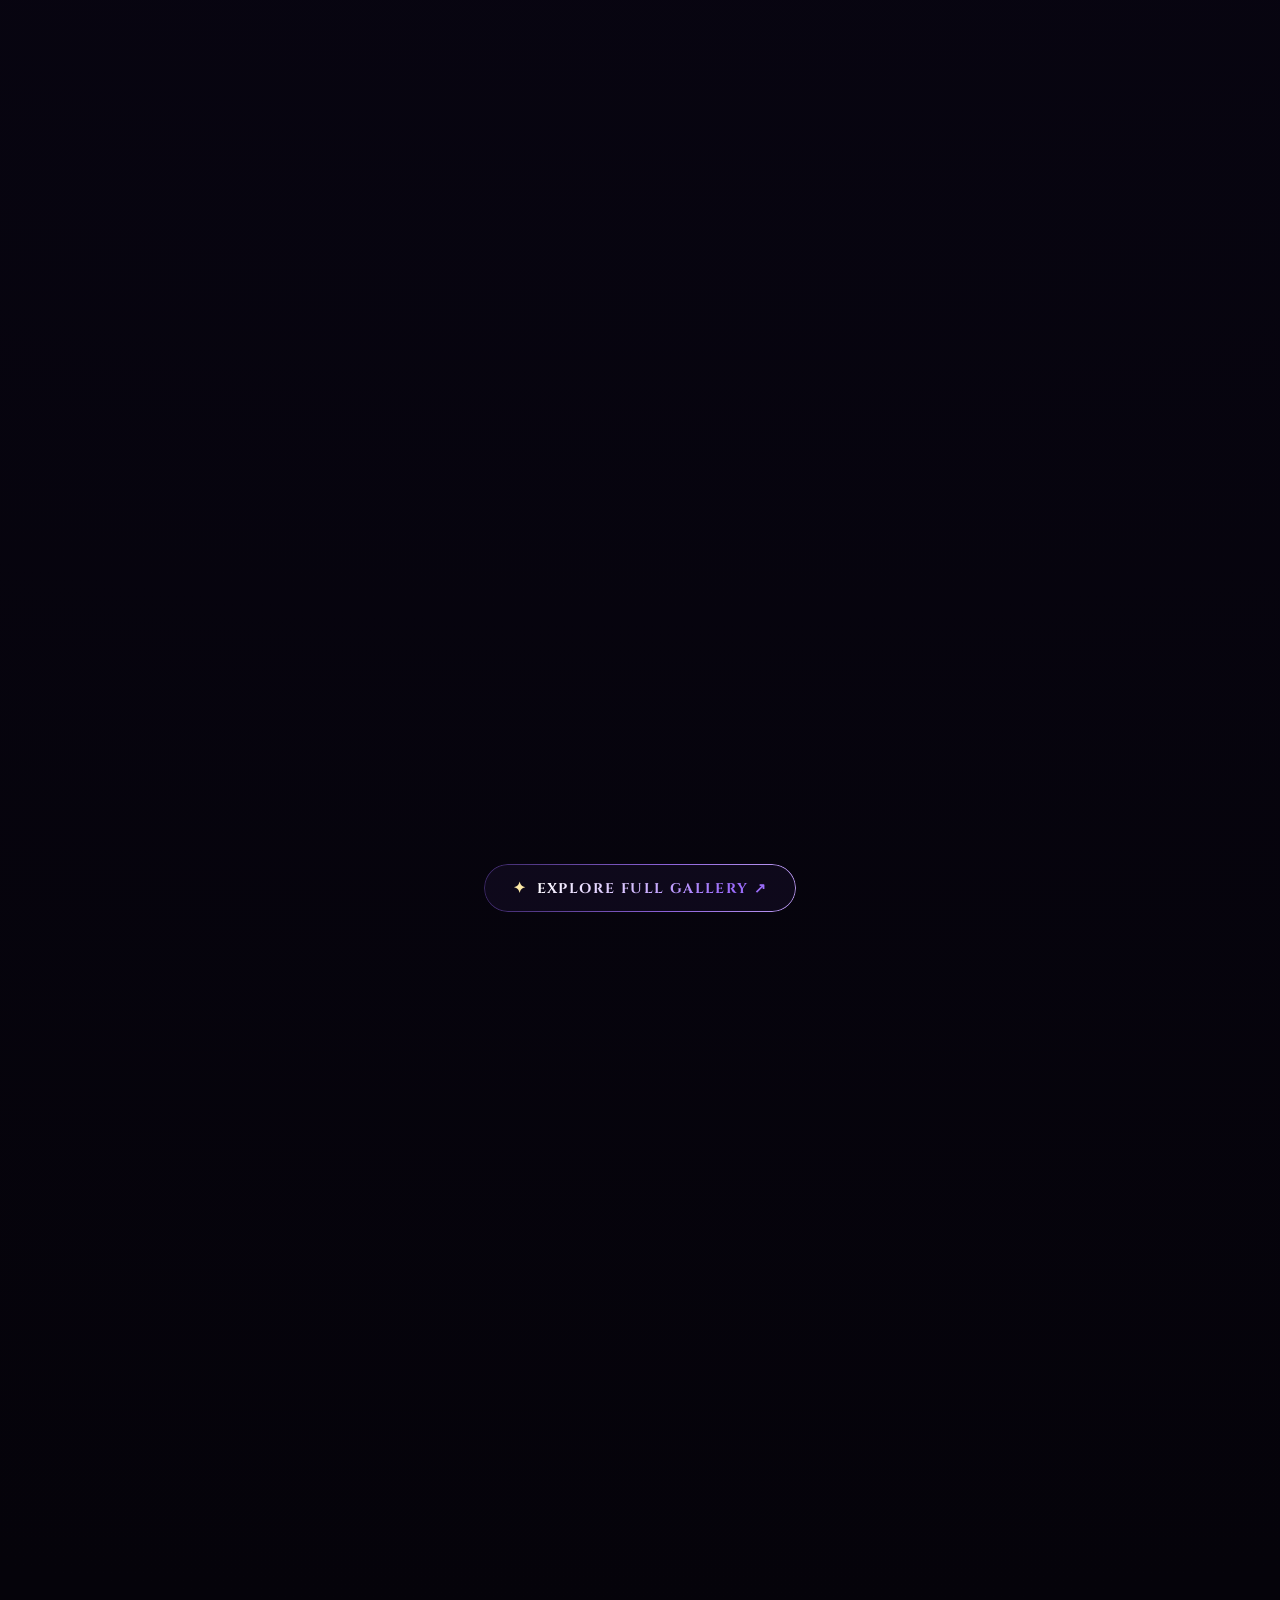
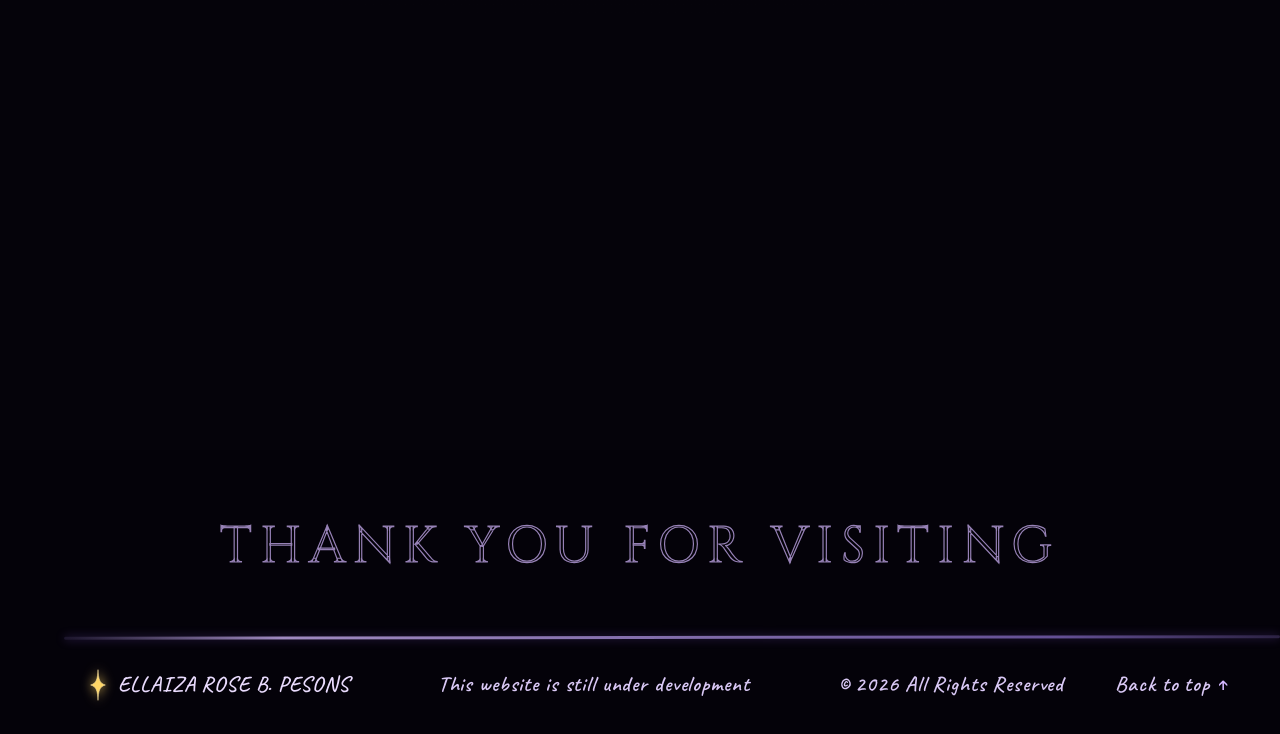
==== commit c130c8c9: "feat: polish contact typography, email, audio autoplay & nav glow" ====
--- a/index.html
+++ b/index.html
@@ -10,7 +10,7 @@
   <link rel="preconnect" href="https://fonts.googleapis.com">
   <link rel="preconnect" href="https://fonts.gstatic.com" crossorigin>
   <link
-    href="https://fonts.googleapis.com/css2?family=Fleur+De+Leah&family=Ballet:opsz@16..72&family=Cinzel:wght@400;600;700;900&family=Dancing+Script:wght@600;700&family=Plus+Jakarta+Sans:wght@300;400;500;600;700&family=Space+Grotesk:wght@300;400;500;600&family=Cormorant+Garamond:wght@400;500;600&family=Caveat:wght@500;600;700&display=swap"
+    href="https://fonts.googleapis.com/css2?family=Fleur+De+Leah&family=Ballet:opsz@16..72&family=Cinzel:wght@400;600;700;900&family=Dancing+Script:wght@600;700&family=Plus+Jakarta+Sans:wght@300;400;500;600;700&family=Space+Grotesk:wght@300;400;500;600&family=Cormorant+Garamond:ital,wght@0,400;0,500;0,600;1,400;1,500;1,600&family=Caveat:wght@500;600;700&display=swap"
     rel="stylesheet">
   <link rel="stylesheet" href="style.css">
 </head>
@@ -1539,8 +1539,8 @@
             </div>
             <div class="works-overlay" aria-hidden="true">
               <div class="works-overlay-inner">
-                <h3 class="works-overlay-title">Procreate Process</h3>
-                <p class="works-overlay-sub">TIME-LAPSE • 2025 – 2026</p>
+                <h3 class="works-overlay-title">Simple Animation</h3>
+                <p class="works-overlay-sub">4 Pages Procreate Animation</p>
 
                 <span class="works-overlay-hint">✦ Click to view</span>
               </div>
@@ -1628,25 +1628,6 @@
           </svg>
         </div>
 
-        <div class="contact-sparkles-left" aria-hidden="true">
-          <svg class="cs-star" viewBox="0 0 24 48" aria-hidden="true">
-            <path
-              d="M12 1 C12.7 15 14.2 21.5 23 24 C14.2 26.5 12.7 33 12 47 C11.3 33 9.8 26.5 1 24 C9.8 21.5 11.3 15 12 1Z" />
-          </svg><svg class="cs-star" viewBox="0 0 24 48" aria-hidden="true">
-            <path
-              d="M12 1 C12.7 15 14.2 21.5 23 24 C14.2 26.5 12.7 33 12 47 C11.3 33 9.8 26.5 1 24 C9.8 21.5 11.3 15 12 1Z" />
-          </svg><svg class="cs-star" viewBox="0 0 24 48" aria-hidden="true">
-            <path
-              d="M12 1 C12.7 15 14.2 21.5 23 24 C14.2 26.5 12.7 33 12 47 C11.3 33 9.8 26.5 1 24 C9.8 21.5 11.3 15 12 1Z" />
-          </svg><svg class="cs-star" viewBox="0 0 24 48" aria-hidden="true">
-            <path
-              d="M12 1 C12.7 15 14.2 21.5 23 24 C14.2 26.5 12.7 33 12 47 C11.3 33 9.8 26.5 1 24 C9.8 21.5 11.3 15 12 1Z" />
-          </svg><svg class="cs-star" viewBox="0 0 24 48" aria-hidden="true">
-            <path
-              d="M12 1 C12.7 15 14.2 21.5 23 24 C14.2 26.5 12.7 33 12 47 C11.3 33 9.8 26.5 1 24 C9.8 21.5 11.3 15 12 1Z" />
-          </svg>
-        </div>
-
         <div class="contact-grid">
           <!-- Left: hand-drawn form card -->
           <div class="contact-card contact-outline-card" data-reveal>
@@ -1667,8 +1648,8 @@
               </defs>
               <g fill="none" stroke="url(#contactCardGrad)" stroke-width="2" stroke-linecap="round"
                 stroke-linejoin="round" vector-effect="non-scaling-stroke">
-                <path vector-effect="non-scaling-stroke" d="M 0.6 2.4 C 8 2.3, 18 2.1, 28 2.0" />
-                <path vector-effect="non-scaling-stroke" d="M 64 1.6 C 78 1.3, 92 1.0, 99.4 0.8" />
+                <path vector-effect="non-scaling-stroke" d="M 0.6 2.4 C 8 2.3, 22 2.1, 32 2.0" />
+                <path vector-effect="non-scaling-stroke" d="M 68 1.6 C 80 1.3, 92 1.0, 99.4 0.8" />
                 <path vector-effect="non-scaling-stroke" d="M 99.4 0.8 C 99.2 30, 98.9 70, 98.7 99.2" />
                 <path vector-effect="non-scaling-stroke" d="M 98.7 99.2 C 85 99.0, 70 98.7, 59 98.6" />
                 <path vector-effect="non-scaling-stroke" d="M 41 99.1 C 28 99.0, 12 98.5, 0.2 98.0" />
@@ -1733,7 +1714,7 @@
             <h3 class="form-title">Direct Info</h3>
 
             <div class="channel-list">
-              <a href="mailto:pesonsellaiza@gmail.com" class="channel-item">
+              <a href="mailto:p.ellaiza.rose@gmail.com" class="channel-item">
                 <span class="channel-icon"><svg viewBox="0 0 24 24" fill="none" stroke="currentColor" stroke-width="1.7"
                     stroke-linecap="round" stroke-linejoin="round">
                     <rect x="3" y="5" width="18" height="14" rx="2" />
@@ -1741,7 +1722,7 @@
                   </svg></span>
                 <span class="channel-info">
                   <span class="label">Personal Email</span>
-                  <span class="val">pesonsellaiza@gmail.com</span>
+                  <span class="val">p.ellaiza.rose@gmail.com</span>
                 </span>
               </a>
 
--- a/style.css
+++ b/style.css
@@ -7591,4 +7591,90 @@
   .footer-inner .footer-note {
     justify-self: center;
   }
+}
+
+/* ==========================================================================
+   REVISIONS (Nov 2026)
+   ========================================================================== */
+
+/* Contact: italic eyebrow */
+#contact .contact-eyebrow {
+  font-family: 'Cormorant Garamond', serif;
+  font-style: italic;
+}
+
+/* Contact: GET IN TOUCH uses the same face as WHO I AM (Cinzel, bold, spaced, same gradient) */
+#contact .contact-big-title {
+  font-family: var(--font-heading), serif;
+  font-weight: 700;
+  letter-spacing: 0.04em;
+  font-size: clamp(2.2rem, 5.2vw, 4.4rem);
+}
+
+#contact .contact-title-text {
+  background: linear-gradient(135deg, #ffffff 0%, #d8c2ff 40%, #9b6cfa 80%);
+  -webkit-background-clip: text;
+  background-clip: text;
+  -webkit-text-fill-color: transparent;
+}
+
+/* Contact: star centered on the card's top edge, side stars removed */
+.contact-card-spark {
+  left: 50%;
+}
+
+#contact .contact-sparkles-left {
+  display: none !important;
+}
+
+/* Footer: gold star before the name (matches the home name-bar star) */
+.footer-star {
+  fill: #FFD666;
+  stroke: #FFE9A8;
+  stroke-width: 0.8;
+  filter: drop-shadow(0 0 6px rgba(255, 214, 102, 0.9));
+}
+
+/* Works: middle frame text centered inside the arch (arch spans ~11.4%-100% of the frame) */
+.works-col-video .works-overlay-inner {
+  padding-left: 17%;
+  padding-right: 6%;
+  box-sizing: border-box;
+}
+
+/* Nav indicator: soft round glow instead of a boxed highlight */
+.nav-item {
+  isolation: isolate;
+}
+
+.nav-active-star {
+  overflow: visible !important;
+}
+
+.nav-item::before {
+  content: '';
+  position: absolute;
+  left: -20px;
+  right: -20px;
+  top: -16px;
+  bottom: -16px;
+  border-radius: 50%;
+  background: radial-gradient(ellipse at center,
+      rgba(186, 155, 255, 0.30) 0%,
+      rgba(142, 99, 219, 0.14) 42%,
+      rgba(142, 99, 219, 0) 72%);
+  filter: blur(8px);
+  opacity: 0;
+  transition: opacity 0.45s ease;
+  pointer-events: none;
+  z-index: -1;
+}
+
+.nav-item.active::before,
+.nav-item:hover::before {
+  opacity: 1;
+}
+
+.nav-item--disabled:hover::before {
+  opacity: 0.6;
 }
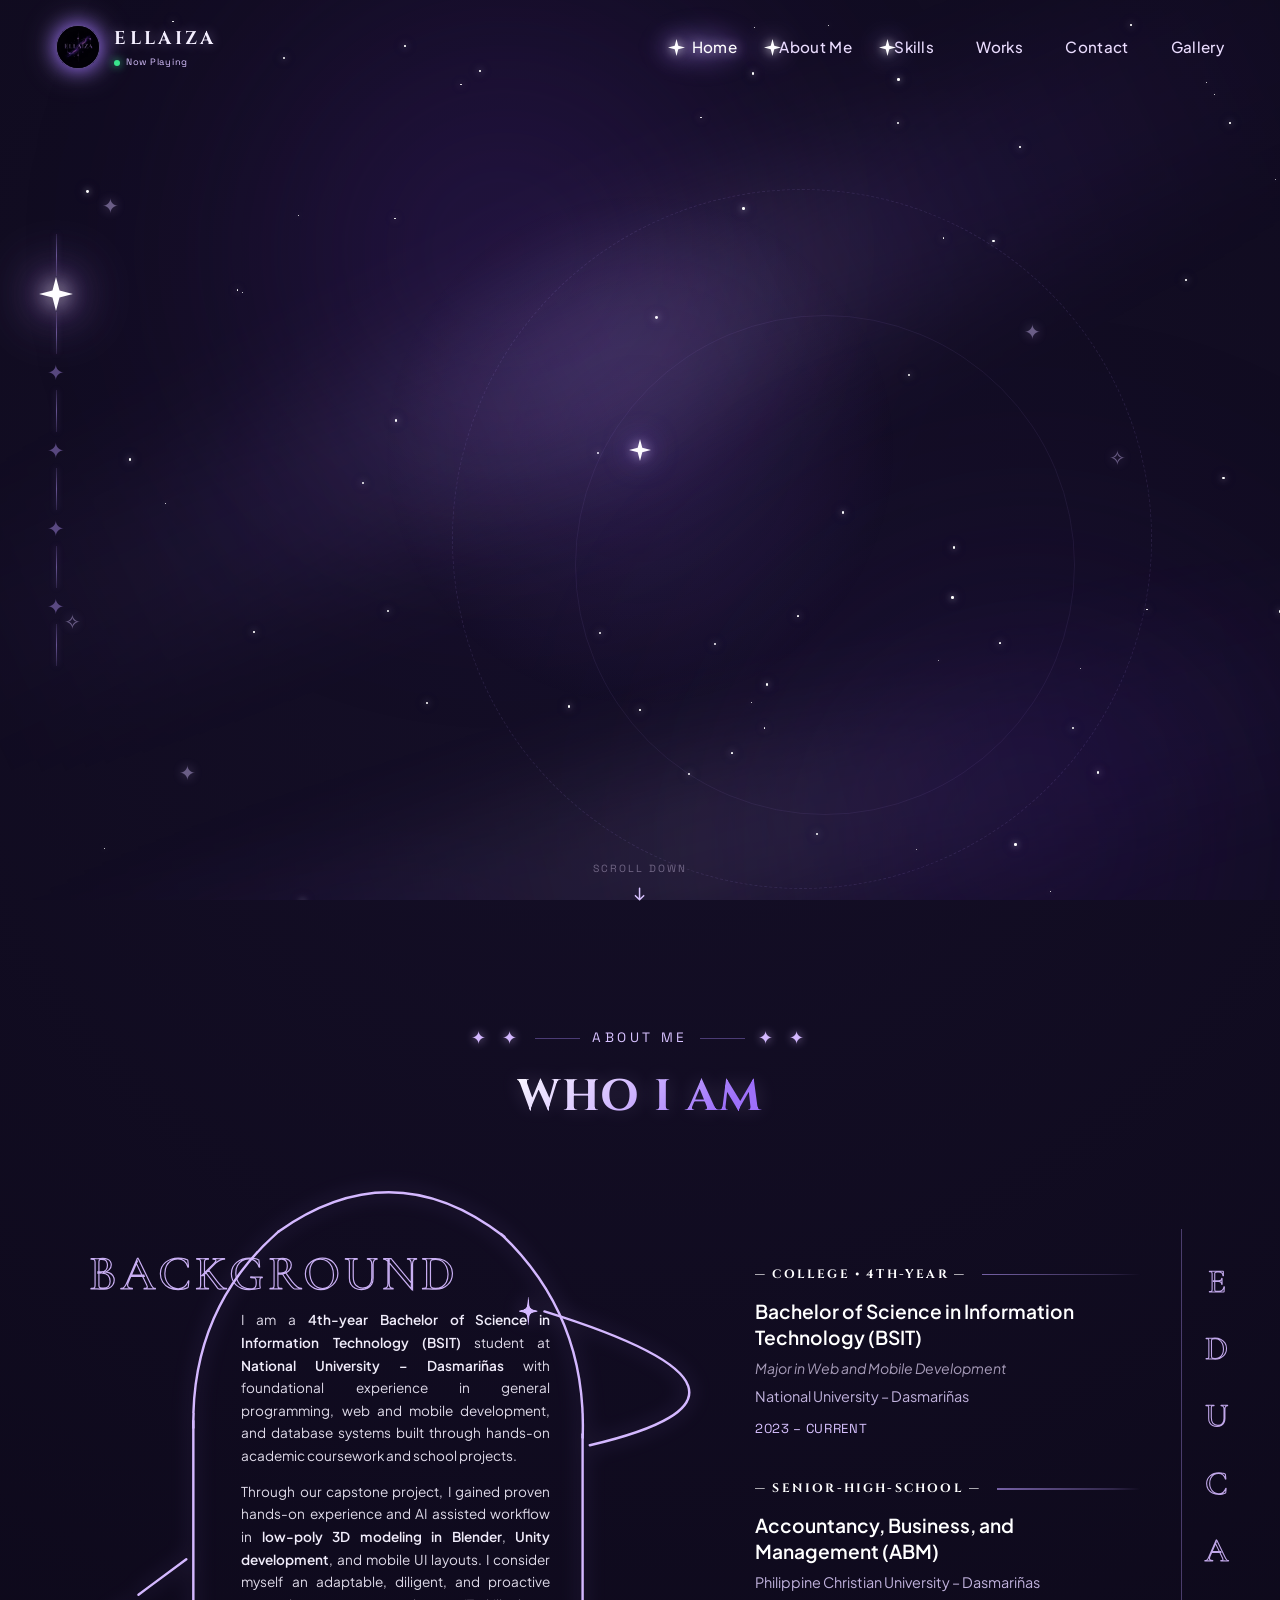
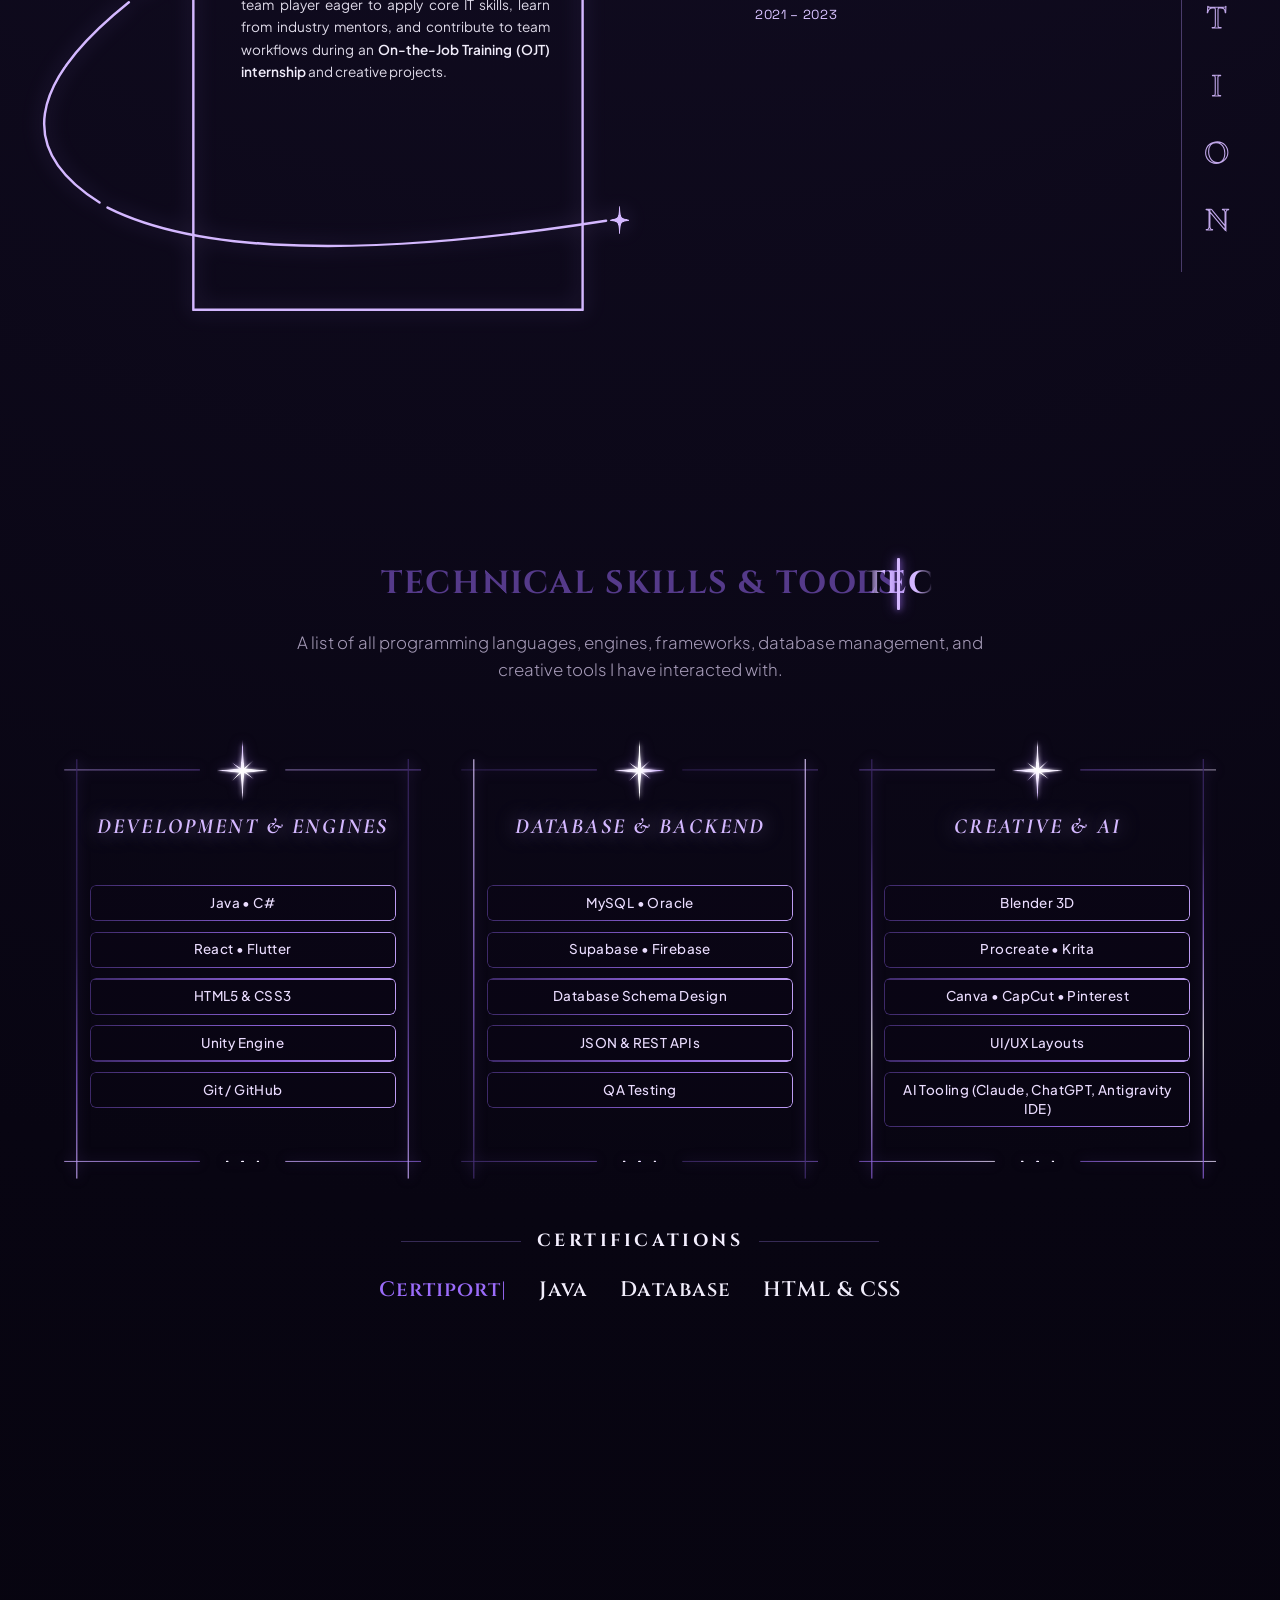
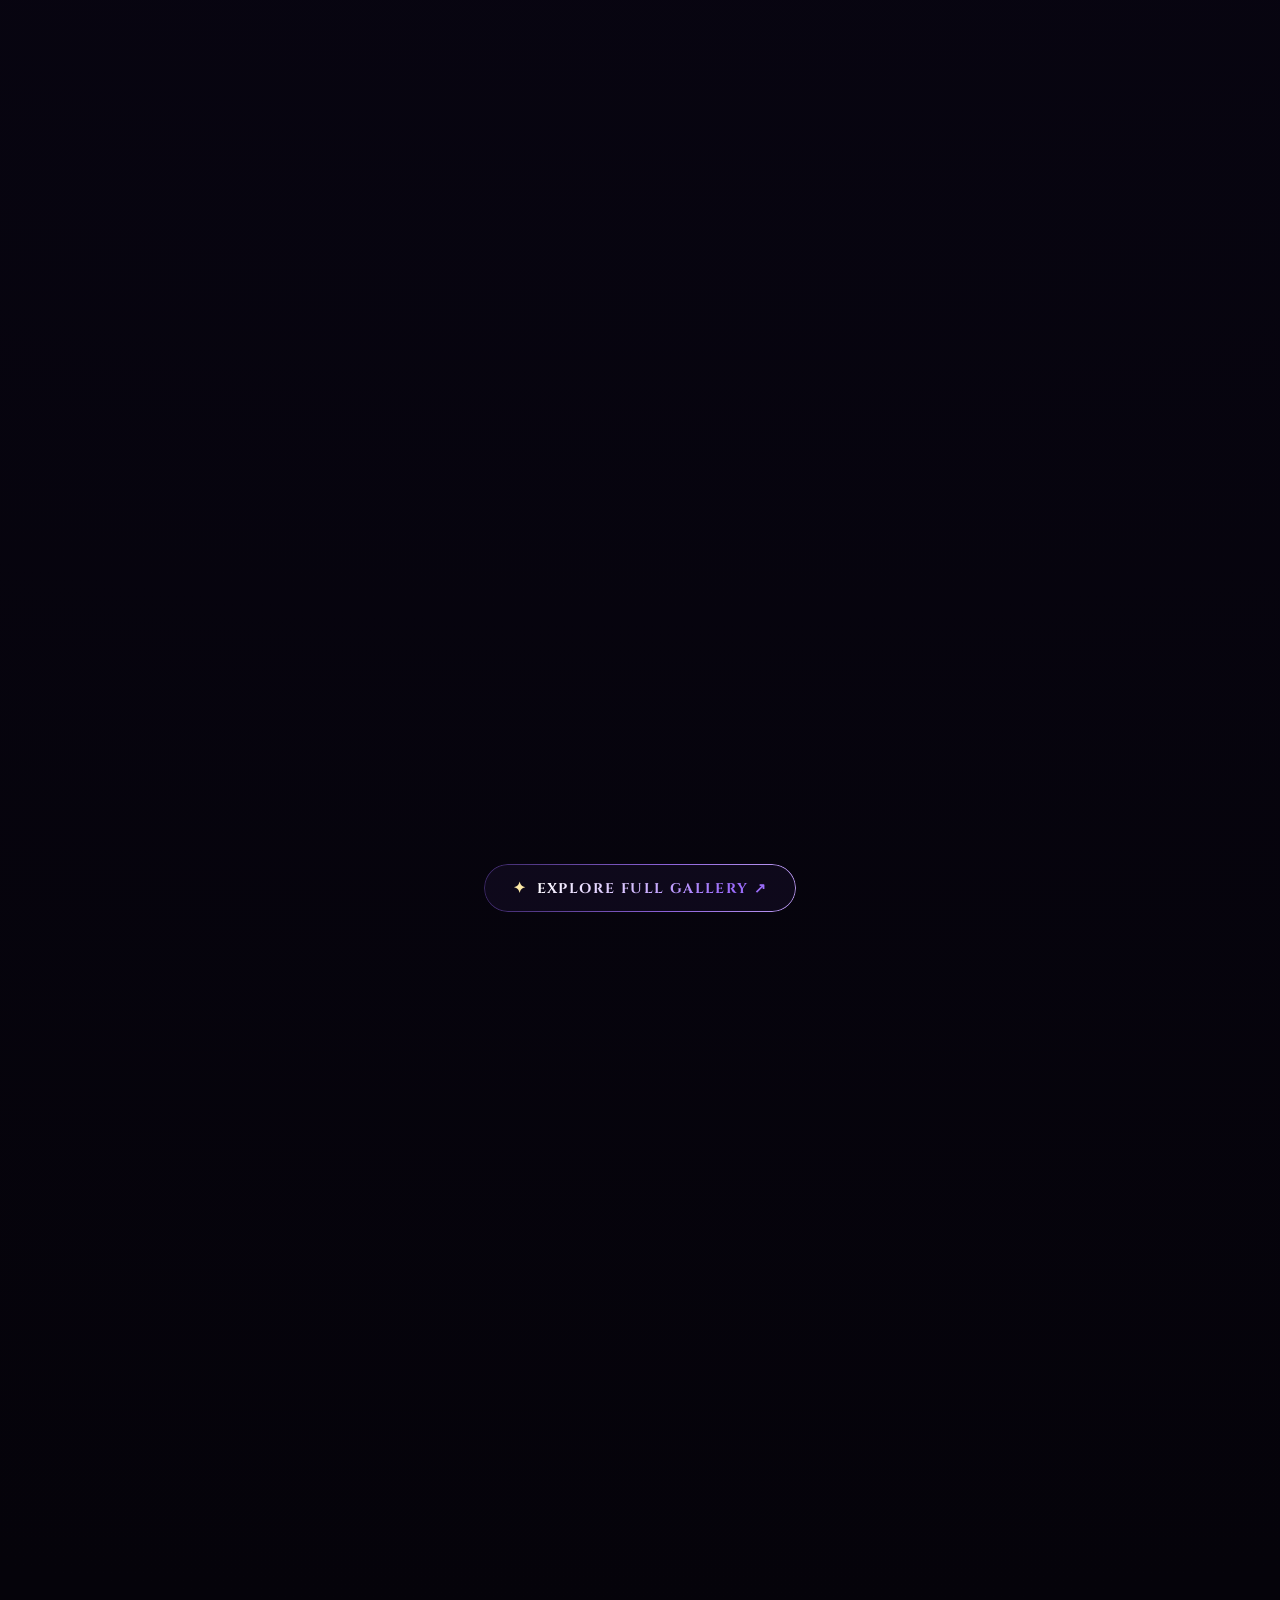
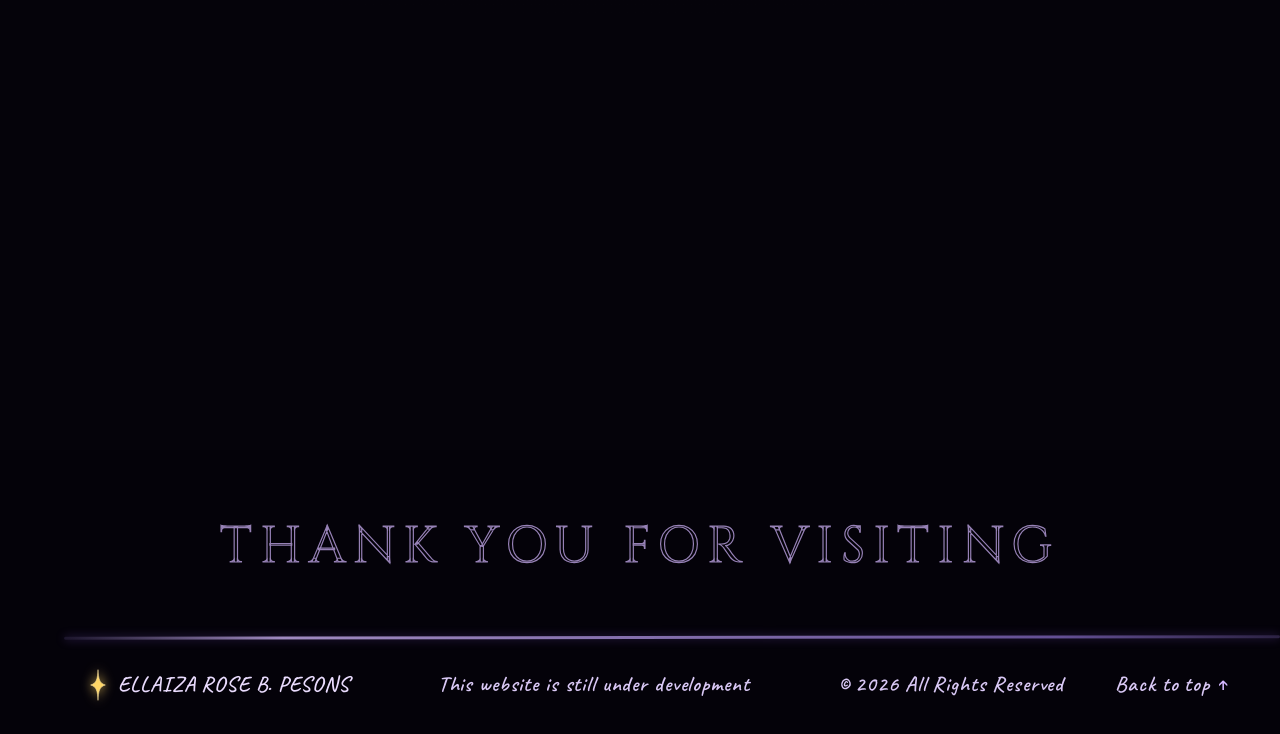
==== commit 75a6340d: "feat(hero): cinematic live-wallpaper treatment for eye-crop banner (parallax, particles, eye glow)" ====
--- a/index.html
+++ b/index.html
@@ -230,7 +230,18 @@
       <!-- Eye Crop Banner & Full Name Bar (Screenshot 2 Match) -->
       <div class="eyecrop-wrapper">
         <div class="eyecrop-banner" data-reveal-right>
-          <img src="assets/images/Illustrations/eyesCrop.png" alt="Eyes crop illustration" class="eyecrop-img">
+          <div class="eyecrop-stage" id="eyecrop-stage">
+            <div class="eyecrop-parallax" id="eyecrop-parallax">
+              <img src="assets/images/Illustrations/eyesCrop.png" alt="Eyes crop illustration" class="eyecrop-img">
+            </div>
+            <div class="eyecrop-eyeglow eyecrop-eyeglow--l" aria-hidden="true"></div>
+            <div class="eyecrop-eyeglow eyecrop-eyeglow--r" aria-hidden="true"></div>
+            <canvas class="eyecrop-particles" id="eyecrop-particles" aria-hidden="true"></canvas>
+            <div class="eyecrop-grade" aria-hidden="true"></div>
+            <div class="eyecrop-sweep" aria-hidden="true"></div>
+            <div class="eyecrop-vignette" aria-hidden="true"></div>
+            <div class="eyecrop-grain" aria-hidden="true"></div>
+          </div>
         </div>
         <!-- Full Name Bar pinned along the bottom edge of the eyecrop -->
         <div class="hero-name-bar" data-name-reveal>
--- a/style.css
+++ b/style.css
@@ -7677,4 +7677,274 @@
 
 .nav-item--disabled:hover::before {
   opacity: 0.6;
+}
+
+/* ==========================================================================
+   MESSAGE-SENT NOTIFICATION: celestial theme
+   ========================================================================== */
+#contact .form-notification {
+  position: relative;
+  margin-top: 0.4rem;
+  padding: 0.85rem 1.2rem 0.85rem 2.6rem;
+  border-radius: 14px;
+  font-family: var(--hand, 'Caveat', cursive);
+  font-size: 1.2rem;
+  font-weight: 600;
+  line-height: 1.3;
+  letter-spacing: 0.01em;
+  text-align: left;
+  color: #EADCFE;
+  background: linear-gradient(135deg, rgba(142, 99, 219, 0.16), rgba(40, 22, 80, 0.35));
+  border: 1px solid rgba(186, 155, 255, 0.45);
+  box-shadow: 0 0 18px rgba(142, 99, 219, 0.25), inset 0 0 14px rgba(186, 155, 255, 0.08);
+  -webkit-backdrop-filter: blur(6px);
+  backdrop-filter: blur(6px);
+  animation: notifRise 0.6s cubic-bezier(0.16, 1, 0.3, 1) both;
+}
+
+#contact .form-notification::before {
+  content: '\2726';
+  position: absolute;
+  left: 1rem;
+  top: 50%;
+  transform: translateY(-50%);
+  font-family: sans-serif;
+  font-size: 1.05rem;
+  color: #FFD666;
+  text-shadow: 0 0 8px rgba(255, 214, 102, 0.9);
+  animation: notifTwinkle 3s ease-in-out infinite;
+}
+
+#contact .form-notification.success {
+  color: #EADCFE;
+  background: linear-gradient(135deg, rgba(142, 99, 219, 0.16), rgba(40, 22, 80, 0.35));
+  border-color: rgba(186, 155, 255, 0.45);
+}
+
+#contact .form-notification.error {
+  color: #FBD5EA;
+  background: linear-gradient(135deg, rgba(219, 99, 160, 0.14), rgba(60, 20, 60, 0.35));
+  border-color: rgba(244, 143, 200, 0.45);
+  box-shadow: 0 0 18px rgba(219, 99, 160, 0.2), inset 0 0 14px rgba(244, 143, 200, 0.06);
+}
+
+#contact .form-notification.error::before {
+  content: '\2727';
+  color: #F9A8D4;
+  text-shadow: 0 0 8px rgba(244, 143, 200, 0.8);
+}
+
+@keyframes notifRise {
+  from {
+    opacity: 0;
+    transform: translateY(10px) scale(0.98);
+  }
+
+  to {
+    opacity: 1;
+    transform: translateY(0) scale(1);
+  }
+}
+
+@keyframes notifTwinkle {
+
+  0%,
+  100% {
+    opacity: 1;
+    transform: translateY(-50%) scale(1) rotate(0deg);
+  }
+
+  50% {
+    opacity: 0.6;
+    transform: translateY(-50%) scale(0.85) rotate(20deg);
+  }
+}
+
+/* ==========================================================================
+   HERO EYE CROP: cinematic "live wallpaper" treatment
+   ========================================================================== */
+.eyecrop-stage {
+  position: relative;
+  width: 100%;
+  overflow: hidden;
+  isolation: isolate;
+  background: #08040f;
+}
+
+.eyecrop-parallax {
+  will-change: transform;
+}
+
+.eyecrop-stage .eyecrop-img {
+  transform-origin: 50% 45%;
+  animation: eyecropDrift 26s ease-in-out infinite alternate;
+  will-change: transform;
+}
+
+@keyframes eyecropDrift {
+  0% {
+    transform: scale(1.07) translate3d(-0.9%, 0.5%, 0);
+  }
+
+  50% {
+    transform: scale(1.095) translate3d(0.2%, -0.3%, 0);
+  }
+
+  100% {
+    transform: scale(1.075) translate3d(0.9%, -0.6%, 0);
+  }
+}
+
+.eyecrop-stage>.eyecrop-eyeglow,
+.eyecrop-stage>.eyecrop-particles,
+.eyecrop-stage>.eyecrop-grade,
+.eyecrop-stage>.eyecrop-sweep,
+.eyecrop-stage>.eyecrop-vignette,
+.eyecrop-stage>.eyecrop-grain {
+  position: absolute;
+  pointer-events: none;
+}
+
+.eyecrop-particles {
+  inset: 0;
+  width: 100%;
+  height: 100%;
+  mix-blend-mode: screen;
+}
+
+/* breathing glow over each eye (positions are % of the artwork) */
+.eyecrop-eyeglow {
+  width: 14%;
+  aspect-ratio: 1.6 / 1;
+  transform: translate(-50%, -50%);
+  border-radius: 50%;
+  background: radial-gradient(ellipse at center, rgba(214, 150, 255, 0.55) 0%, rgba(150, 70, 255, 0.22) 40%, rgba(150, 70, 255, 0) 70%);
+  mix-blend-mode: screen;
+  filter: blur(6px);
+  opacity: 0.25;
+  animation: eyeBreath 6.5s ease-in-out infinite alternate;
+}
+
+.eyecrop-eyeglow--l {
+  left: 43%;
+  top: 33%;
+}
+
+.eyecrop-eyeglow--r {
+  left: 69%;
+  top: 66%;
+  width: 12%;
+  animation-delay: -3s;
+}
+
+@keyframes eyeBreath {
+  from {
+    opacity: 0.15;
+    transform: translate(-50%, -50%) scale(0.92);
+  }
+
+  to {
+    opacity: 0.7;
+    transform: translate(-50%, -50%) scale(1.08);
+  }
+}
+
+/* color grade: cool violet shadows */
+.eyecrop-grade {
+  inset: 0;
+  background: linear-gradient(180deg, rgba(150, 90, 255, 0.30) 0%, rgba(30, 10, 90, 0.32) 100%);
+  mix-blend-mode: soft-light;
+}
+
+/* slow anamorphic light sweep */
+.eyecrop-sweep {
+  top: -20%;
+  bottom: -20%;
+  left: -45%;
+  width: 32%;
+  background: linear-gradient(100deg, rgba(200, 170, 255, 0) 0%, rgba(200, 170, 255, 0.13) 40%, rgba(255, 255, 255, 0.10) 50%, rgba(200, 170, 255, 0) 100%);
+  transform: skewX(-18deg);
+  filter: blur(14px);
+  mix-blend-mode: screen;
+  opacity: 0;
+  animation: eyecropSweep 18s ease-in-out infinite;
+}
+
+@keyframes eyecropSweep {
+
+  0%,
+  52% {
+    left: -45%;
+    opacity: 0;
+  }
+
+  60% {
+    opacity: 1;
+  }
+
+  92% {
+    opacity: 1;
+  }
+
+  100% {
+    left: 118%;
+    opacity: 0;
+  }
+}
+
+/* vignette + darkened top so the nav stays readable */
+.eyecrop-vignette {
+  inset: 0;
+  background:
+    linear-gradient(180deg, rgba(8, 4, 20, 0.55) 0%, rgba(8, 4, 20, 0) 26%),
+    radial-gradient(ellipse at 50% 48%, rgba(8, 4, 20, 0) 55%, rgba(8, 4, 20, 0.55) 100%);
+}
+
+/* fine animated film grain */
+.eyecrop-grain {
+  inset: -50px;
+  background-image: url("data:image/svg+xml;utf8,<svg xmlns='http://www.w3.org/2000/svg' width='200' height='200'><filter id='n'><feTurbulence type='fractalNoise' baseFrequency='0.9' numOctaves='2' stitchTiles='stitch'/><feColorMatrix values='0 0 0 0 1  0 0 0 0 1  0 0 0 0 1  0 0 0 0.6 0'/></filter><rect width='100%' height='100%' filter='url(%23n)'/></svg>");
+  opacity: 0.07;
+  mix-blend-mode: overlay;
+  animation: eyecropGrain 0.9s steps(6) infinite;
+}
+
+@keyframes eyecropGrain {
+  0% {
+    transform: translate(0, 0);
+  }
+
+  20% {
+    transform: translate(-18px, 12px);
+  }
+
+  40% {
+    transform: translate(14px, -20px);
+  }
+
+  60% {
+    transform: translate(-10px, -8px);
+  }
+
+  80% {
+    transform: translate(20px, 16px);
+  }
+
+  100% {
+    transform: translate(0, 0);
+  }
+}
+
+@media (prefers-reduced-motion: reduce) {
+
+  .eyecrop-stage .eyecrop-img,
+  .eyecrop-eyeglow,
+  .eyecrop-sweep,
+  .eyecrop-grain {
+    animation: none !important;
+  }
+
+  .eyecrop-stage .eyecrop-img {
+    transform: scale(1.04);
+  }
 }
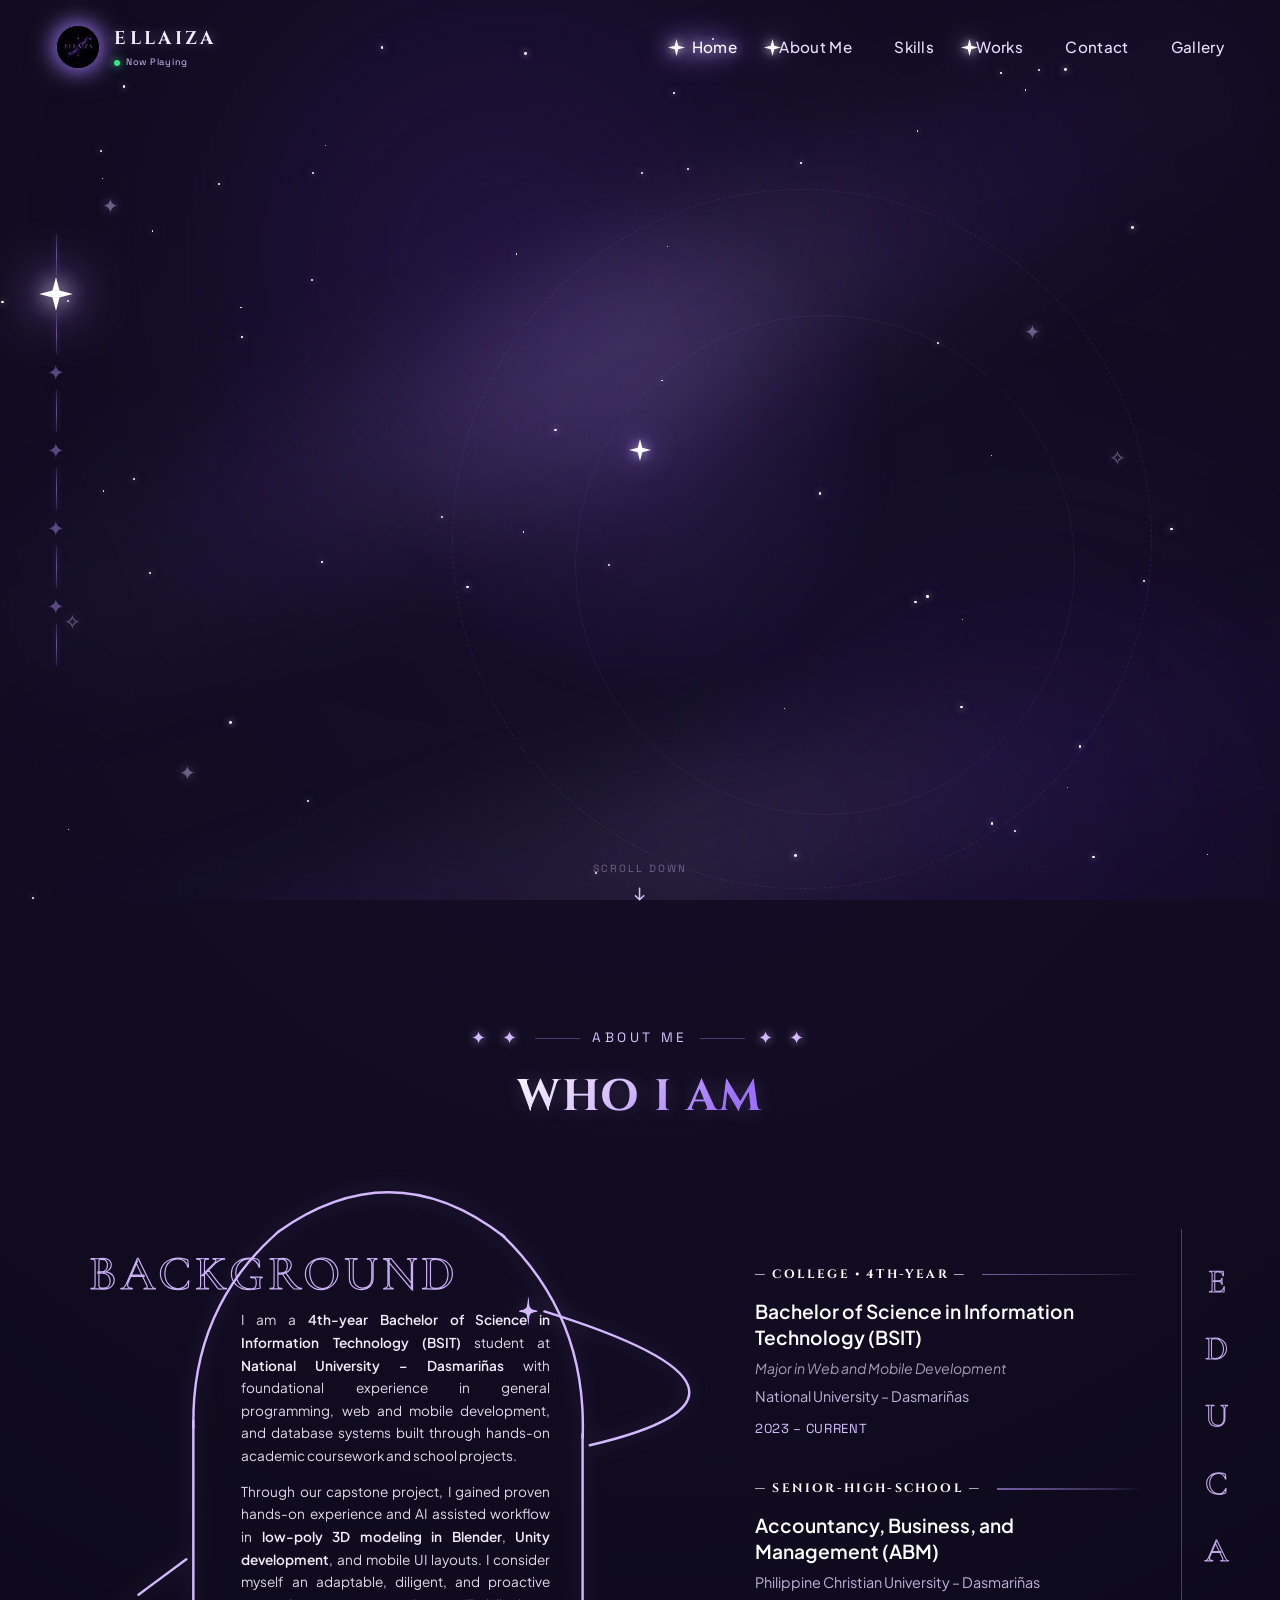
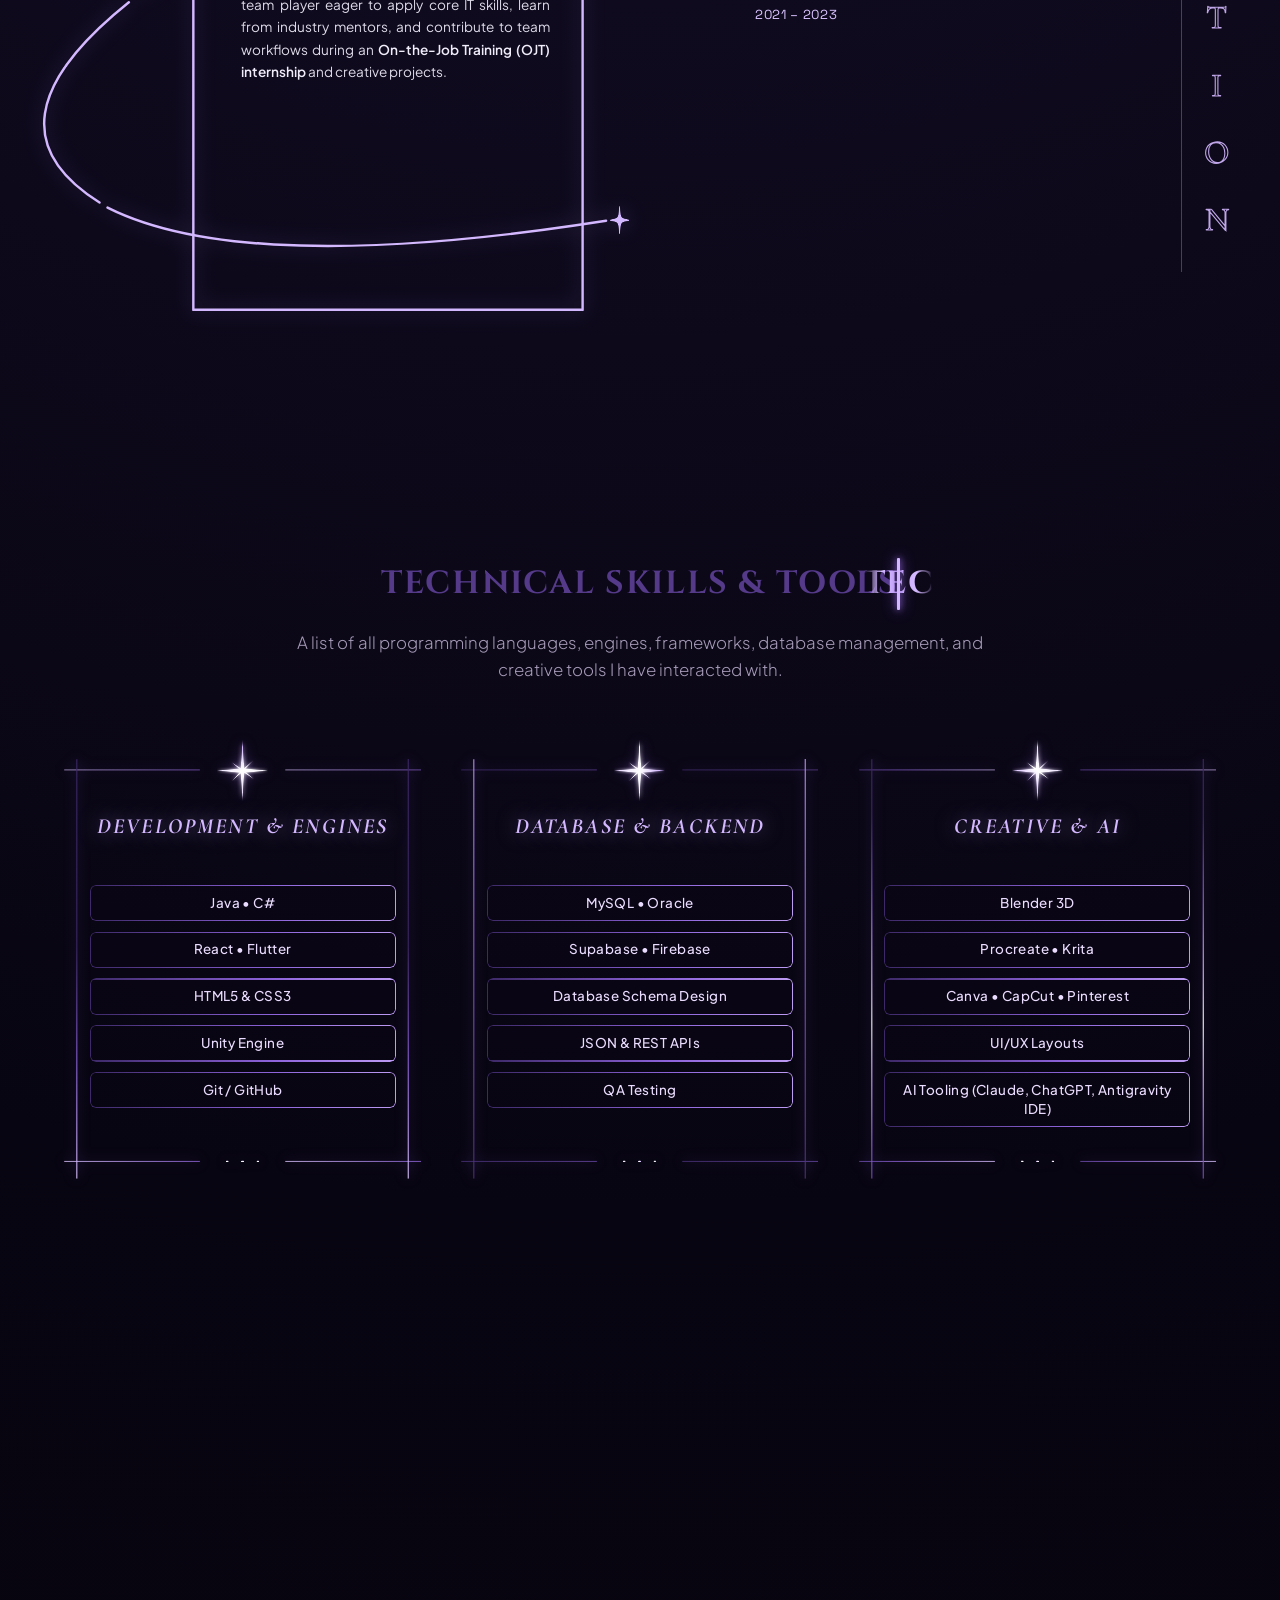
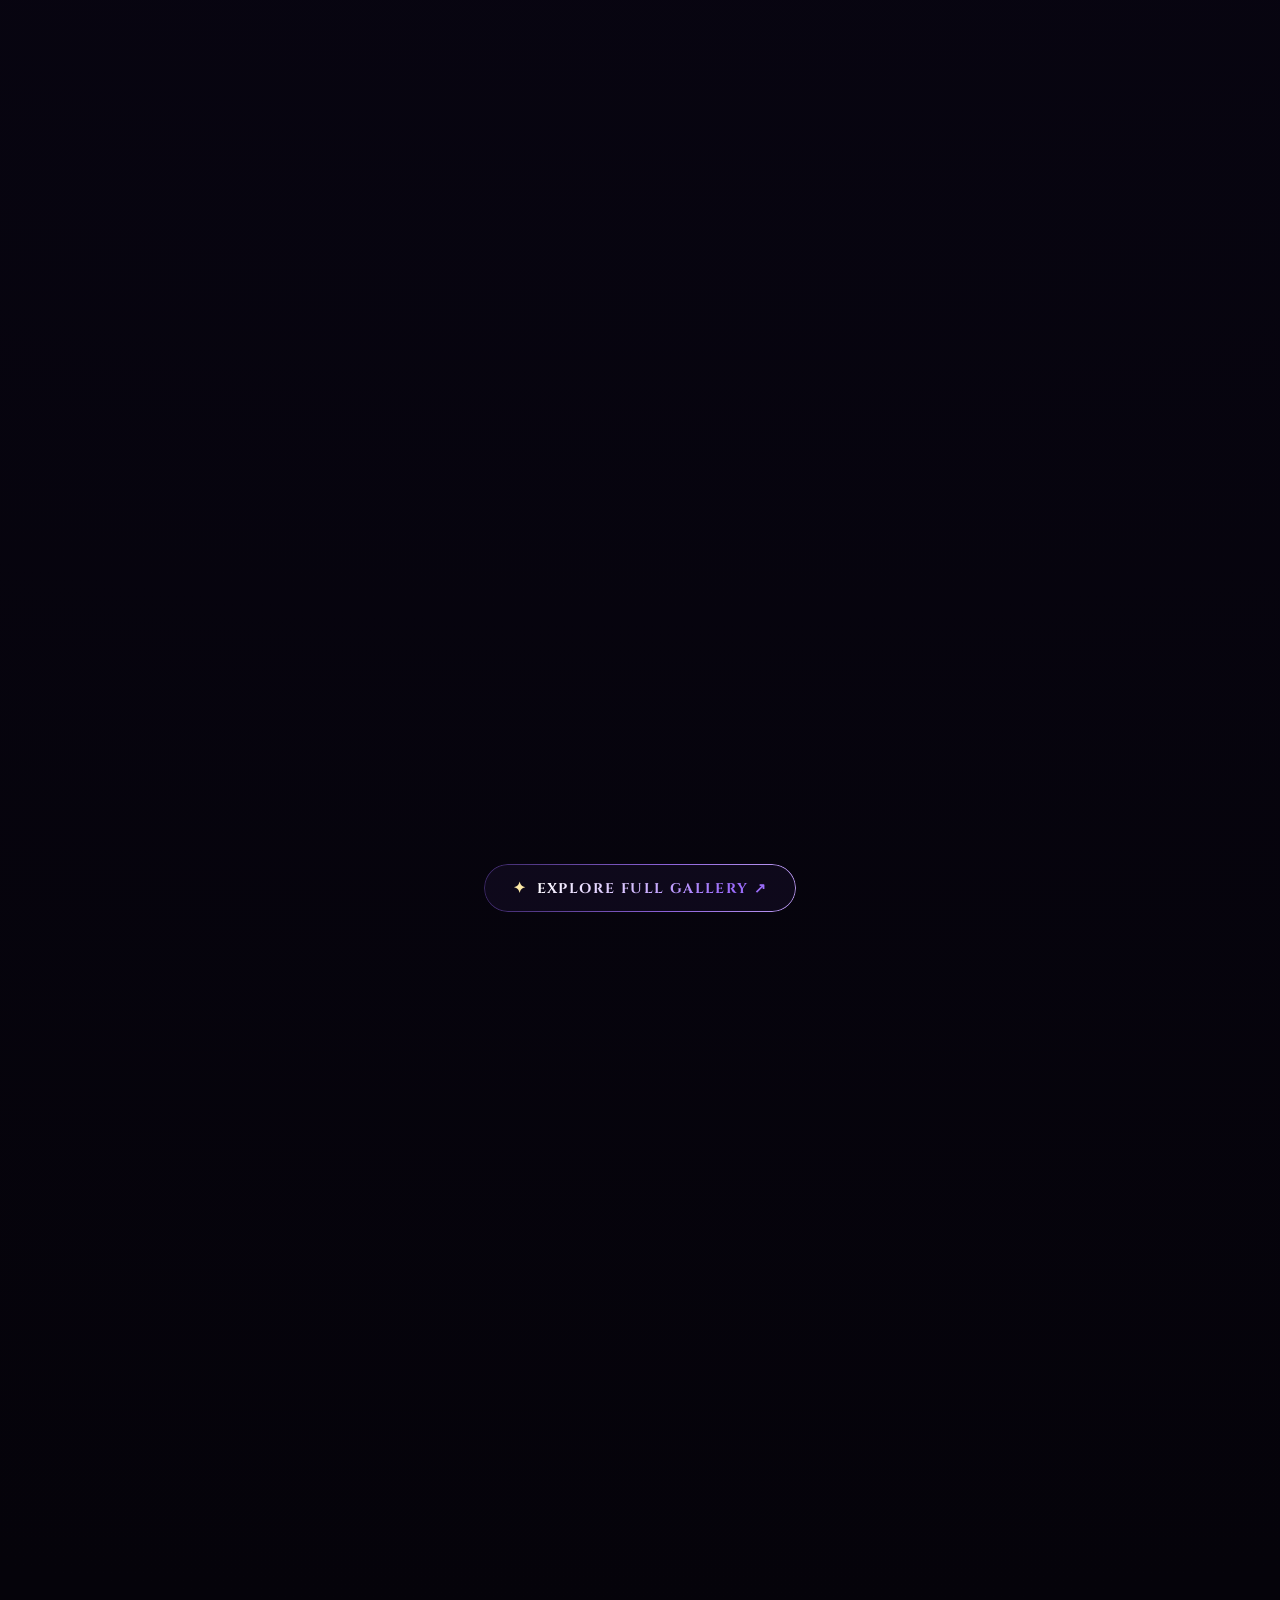
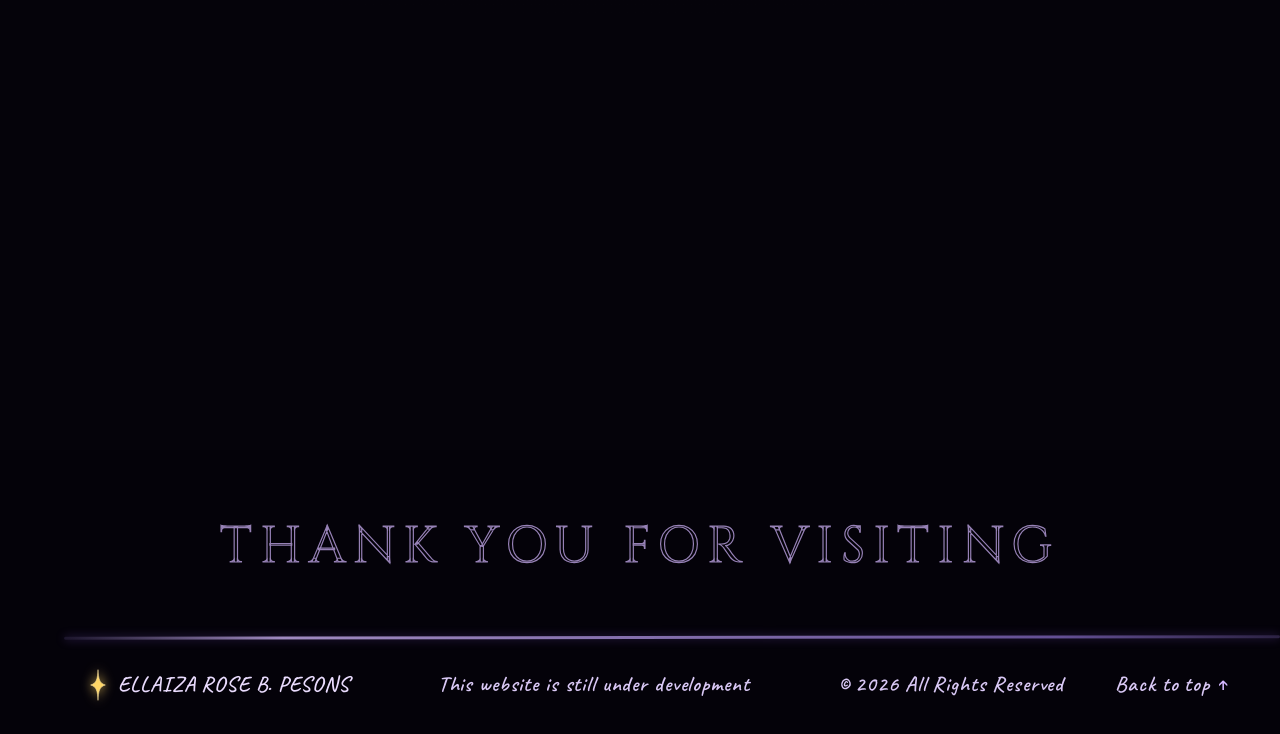
==== commit 40faf77c: "feat(mobile): responsive overhaul for phones and tablets (works carousel, header, safe-areas)" ====
--- a/index.html
+++ b/index.html
@@ -3,7 +3,8 @@
 
 <head>
   <meta charset="UTF-8">
-  <meta name="viewport" content="width=device-width, initial-scale=1.0">
+  <meta name="viewport" content="width=device-width, initial-scale=1.0, viewport-fit=cover">
+  <meta name="theme-color" content="#0a0613">
   <title>✦ ELLAIZA ✦ Portfolio</title>
   <meta name="description"
     content="Portfolio of Ellaiza Rose B. Pesons - 4th-year BSIT Student, 3D Low-Poly Modeler, and Multimedia Asset Designer open for OJT Internship and Commissions.">
@@ -166,6 +167,7 @@
         <a href="#works" class="mobile-nav-item" data-nav="works"><span>Works</span></a>
         <a href="#contact" class="mobile-nav-item" data-nav="contact"><span>Contact</span></a>
         <a href="gallery.html" class="mobile-nav-item"><span>Gallery</span></a>
+        <p class="mobile-nav-note">&#10022; Available for OJT Internship &bull; Active for Commissions</p>
       </div>
     </div>
   </header>
--- a/style.css
+++ b/style.css
@@ -7947,4 +7947,890 @@
   .eyecrop-stage .eyecrop-img {
     transform: scale(1.04);
   }
+}
+
+
+/* ==========================================================================
+   RESPONSIVE OVERHAUL (Nov 2026)
+   Tablet <= 1024px, phone <= 900px (menu/skills/works), small phone <= 640px
+   ========================================================================== */
+body {
+  overflow-x: clip;
+}
+
+.page-viewport {
+  overflow-x: clip;
+}
+
+body.nav-open,
+body.sheet-open {
+  overflow: hidden;
+}
+
+.works-carousel-dots {
+  display: none;
+}
+
+@media (max-width: 1024px) {
+
+  /* ---------- Header: glass bar + hamburger (desktop nav is hidden) ---------- */
+  .site-header {
+    position: fixed !important;
+    top: 0 !important;
+    left: 0 !important;
+    width: 100% !important;
+    padding: calc(0.65rem + env(safe-area-inset-top, 0px)) 1.1rem 0.65rem !important;
+    background: transparent !important;
+    z-index: 1000 !important;
+  }
+
+  .site-header::before {
+    content: '';
+    position: absolute;
+    inset: 0;
+    background: linear-gradient(180deg, rgba(10, 6, 22, 0.86), rgba(10, 6, 22, 0.6));
+    -webkit-backdrop-filter: blur(14px) saturate(140%);
+    backdrop-filter: blur(14px) saturate(140%);
+    border-bottom: 1px solid rgba(186, 155, 255, 0.18);
+    opacity: 0;
+    transition: opacity 0.35s ease;
+    pointer-events: none;
+    z-index: -1;
+  }
+
+  .site-header.scrolled::before,
+  body.nav-open .site-header::before {
+    opacity: 1;
+  }
+
+  .header-inner {
+    position: relative;
+    z-index: 960;
+    display: flex !important;
+    align-items: center !important;
+    justify-content: space-between !important;
+    width: 100% !important;
+    max-width: none !important;
+    padding: 0 !important;
+    margin: 0 !important;
+  }
+
+  .nav-links,
+  .header-status,
+  .section-nav-indicator {
+    display: none !important;
+  }
+
+  .brand-crest {
+    gap: 0.7rem;
+    min-width: 0;
+  }
+
+  .brand-crest-img {
+    width: 40px !important;
+    height: 40px !important;
+  }
+
+  .brand-name {
+    font-size: 1rem !important;
+    letter-spacing: 0.22em !important;
+  }
+
+  .mobile-menu-toggle {
+    display: flex !important;
+    flex-direction: column;
+    align-items: center;
+    justify-content: center;
+    gap: 5px;
+    width: 44px;
+    height: 44px;
+    padding: 0 !important;
+    border-radius: 12px;
+    background: rgba(25, 17, 45, 0.7);
+    border: 1px solid rgba(186, 155, 255, 0.35);
+    position: relative;
+    z-index: 960;
+    -webkit-tap-highlight-color: transparent;
+  }
+
+  .hamburger-bar {
+    width: 20px;
+    height: 2px;
+  }
+
+  .mobile-menu-toggle.active {
+    border-color: #D4B8FF;
+    box-shadow: 0 0 14px rgba(155, 108, 250, 0.5);
+  }
+
+  /* ---------- Full-screen celestial menu ---------- */
+  .mobile-nav-drawer {
+    display: block !important;
+    position: fixed !important;
+    inset: 0 !important;
+    width: 100% !important;
+    height: 100vh;
+    height: 100dvh;
+    padding: calc(5.6rem + env(safe-area-inset-top, 0px)) 1.6rem calc(2rem + env(safe-area-inset-bottom, 0px)) !important;
+    background:
+      radial-gradient(ellipse at 50% 0%, rgba(98, 52, 186, 0.5), transparent 62%),
+      radial-gradient(ellipse at 100% 100%, rgba(60, 30, 120, 0.4), transparent 55%),
+      rgba(7, 4, 16, 0.97) !important;
+    -webkit-backdrop-filter: blur(18px);
+    backdrop-filter: blur(18px);
+    border: 0 !important;
+    box-shadow: none !important;
+    opacity: 0;
+    visibility: hidden;
+    transform: none !important;
+    pointer-events: none;
+    transition: opacity 0.35s ease, visibility 0s linear 0.35s !important;
+    z-index: 900 !important;
+    overflow-y: auto;
+  }
+
+  .mobile-nav-drawer.active {
+    opacity: 1;
+    visibility: visible;
+    pointer-events: auto;
+    transition: opacity 0.35s ease !important;
+  }
+
+  .mobile-nav-inner {
+    display: flex;
+    flex-direction: column;
+    max-width: 420px;
+    margin: 0 auto;
+  }
+
+  .mobile-nav-item {
+    display: flex !important;
+    align-items: center;
+    gap: 0.9rem;
+    font-family: var(--font-heading), serif !important;
+    font-size: clamp(1.4rem, 6.4vw, 1.9rem) !important;
+    letter-spacing: 0.14em;
+    text-transform: uppercase;
+    color: #EADCFE !important;
+    padding: 0.95rem 0.3rem !important;
+    border: 0 !important;
+    border-bottom: 1px solid rgba(186, 155, 255, 0.14) !important;
+    background: none !important;
+    opacity: 0;
+    transform: translateY(14px);
+    transition: opacity 0.5s ease, transform 0.5s cubic-bezier(0.16, 1, 0.3, 1), color 0.25s ease;
+    -webkit-tap-highlight-color: transparent;
+  }
+
+  .mobile-nav-drawer.active .mobile-nav-item {
+    opacity: 1;
+    transform: none;
+  }
+
+  .mobile-nav-item:nth-child(1) {
+    transition-delay: 0.08s;
+  }
+
+  .mobile-nav-item:nth-child(2) {
+    transition-delay: 0.14s;
+  }
+
+  .mobile-nav-item:nth-child(3) {
+    transition-delay: 0.20s;
+  }
+
+  .mobile-nav-item:nth-child(4) {
+    transition-delay: 0.26s;
+  }
+
+  .mobile-nav-item:nth-child(5) {
+    transition-delay: 0.32s;
+  }
+
+  .mobile-nav-item:nth-child(6) {
+    transition-delay: 0.38s;
+  }
+
+  .mobile-nav-item::before {
+    content: '\2726';
+    font-family: sans-serif;
+    font-size: 0.7em;
+    color: #FFD666;
+    text-shadow: 0 0 10px rgba(255, 214, 102, 0.9);
+    opacity: 0;
+    transform: scale(0.3) rotate(-90deg);
+    transition: opacity 0.35s ease, transform 0.45s cubic-bezier(0.16, 1, 0.3, 1);
+  }
+
+  .mobile-nav-item.active {
+    color: #fff !important;
+    text-shadow: 0 0 16px rgba(186, 155, 255, 0.8);
+  }
+
+  .mobile-nav-item.active::before {
+    opacity: 1;
+    transform: none;
+  }
+
+  .mobile-nav-note {
+    margin: 1.8rem 0 0;
+    text-align: center;
+    font-family: 'Caveat', cursive;
+    font-size: 1.25rem;
+    color: rgba(217, 200, 245, 0.8);
+  }
+
+  /* ---------- Global spacing / titles ---------- */
+  .section {
+    padding-top: 4.2rem !important;
+    padding-bottom: 4.2rem !important;
+    min-height: 0 !important;
+  }
+
+  .section-container {
+    padding-left: 1.25rem !important;
+    padding-right: 1.25rem !important;
+    max-width: 100% !important;
+  }
+
+  .section-title {
+    font-size: clamp(1.8rem, 7.4vw, 2.6rem) !important;
+    letter-spacing: 0.04em !important;
+  }
+
+  .section-subtitle {
+    font-size: 0.95rem !important;
+    line-height: 1.7 !important;
+  }
+
+  .about-eyebrow {
+    gap: 0.5rem !important;
+    font-size: 0.7rem !important;
+    letter-spacing: 0.2em !important;
+  }
+
+  .about-eyebrow .eyebrow-line {
+    width: 22px !important;
+  }
+
+  .about-eyebrow .eyebrow-stars {
+    font-size: 0.85rem !important;
+    letter-spacing: 0.12em !important;
+  }
+
+  /* ---------- Hero: cinematic letterbox banner, stacked content ---------- */
+  .hero-section {
+    padding-top: 0 !important;
+    padding-bottom: 3rem !important;
+    min-height: 0 !important;
+    display: block !important;
+  }
+
+  .eyecrop-stage {
+    aspect-ratio: 1 / 0.48;
+    min-height: 190px;
+    max-height: 70vh;
+  }
+
+  .eyecrop-stage .eyecrop-parallax {
+    position: absolute;
+    inset: 0;
+  }
+
+  .eyecrop-stage .eyecrop-img {
+    width: 100% !important;
+    height: 100% !important;
+    object-fit: cover !important;
+    object-position: 54% 50% !important;
+  }
+
+  .eyecrop-eyeglow {
+    display: none;
+  }
+
+  .hero-fullname {
+    font-size: clamp(2.2rem, 10.6vw, 4.6rem) !important;
+    line-height: 1.3 !important;
+    padding: 0.2rem 0 !important;
+    white-space: nowrap !important;
+  }
+
+  .hero-name-bar {
+    gap: 0.45rem !important;
+    padding: 0 0.5rem !important;
+  }
+
+  .hero-name-sparkle-img {
+    width: clamp(16px, 4.4vw, 30px) !important;
+  }
+
+  .hero-container {
+    grid-template-columns: 1fr !important;
+    gap: 2.2rem !important;
+    margin-top: 3.4rem !important;
+    padding: 0 1.25rem !important;
+    max-width: 640px !important;
+  }
+
+  .hero-narrative {
+    margin-top: 0 !important;
+    align-self: auto !important;
+    text-align: center;
+  }
+
+  .hero-greeting {
+    font-size: clamp(1.8rem, 8vw, 2.3rem) !important;
+  }
+
+  .hero-description {
+    max-width: none !important;
+    margin-left: auto !important;
+    margin-right: auto !important;
+    font-size: 1rem !important;
+  }
+
+  .hero-typing-line {
+    text-align: center;
+  }
+
+  .hero-actions {
+    justify-content: center !important;
+  }
+
+  .live2d-stage-wrapper {
+    width: 100%;
+  }
+
+  .live2d-card {
+    max-width: min(380px, 90vw) !important;
+    height: clamp(380px, 112vw, 460px) !important;
+    margin: 0 auto;
+    -webkit-backdrop-filter: blur(8px) !important;
+    backdrop-filter: blur(8px) !important;
+  }
+
+  .scroll-down-pill {
+    display: none !important;
+  }
+
+  /* ---------- About: arch becomes a pure-CSS arch card ---------- */
+  .sketch-about-grid {
+    grid-template-columns: 1fr !important;
+    gap: 2.4rem !important;
+    align-items: start !important;
+  }
+
+  .about-left-col {
+    width: 100%;
+    max-width: 560px;
+    margin: 0 auto !important;
+  }
+
+  .about-sketch-arch-wrap {
+    height: auto !important;
+    padding: 0 !important;
+    max-width: none !important;
+    margin: 0 !important;
+    border: 1.5px solid rgba(190, 160, 255, 0.55) !important;
+    border-radius: 50% 50% 24px 24px / 190px 190px 24px 24px !important;
+    background: linear-gradient(180deg, rgba(70, 40, 130, 0.32), rgba(14, 9, 28, 0.6)) !important;
+    box-shadow: 0 0 30px rgba(142, 99, 219, 0.25), inset 0 0 34px rgba(142, 99, 219, 0.12) !important;
+  }
+
+  .about-sketch-arch-svg {
+    display: none !important;
+  }
+
+  .about-sketch-arch-inner {
+    position: relative !important;
+    top: auto !important;
+    left: auto !important;
+    width: 100% !important;
+    padding: clamp(4rem, 17vw, 5.8rem) clamp(1.2rem, 6vw, 2.4rem) 2.2rem !important;
+  }
+
+  .about-sketch-arch-inner .garamond-heading,
+  .garamond-heading {
+    position: static !important;
+    left: auto !important;
+    top: auto !important;
+    transform: none !important;
+    text-align: center !important;
+    width: 100% !important;
+    font-size: clamp(1.7rem, 8.2vw, 2.7rem) !important;
+    margin: 0 0 1rem !important;
+  }
+
+  .about-paragraphs-wrap {
+    margin: 0 !important;
+    align-items: stretch !important;
+  }
+
+  .about-paragraphs-wrap .body-text,
+  .about-sketch-arch-inner .body-text {
+    text-align: left !important;
+    font-size: 0.96rem !important;
+    line-height: 1.72 !important;
+    padding: 0 !important;
+  }
+
+  .education-sketch-col {
+    flex-direction: column !important;
+    height: auto !important;
+    gap: 1.4rem !important;
+    max-width: 560px;
+    width: 100%;
+    margin: 0 auto !important;
+    padding-top: 0 !important;
+  }
+
+  .edu-items-wrap {
+    height: auto !important;
+    gap: 0 !important;
+  }
+
+  .edu-cards-group {
+    margin: 0 !important;
+    gap: 1.8rem !important;
+  }
+
+  .edu-vertical-spine.garamond-heading-spine {
+    order: -1;
+    flex-direction: row !important;
+    align-self: auto !important;
+    justify-content: center !important;
+    width: 100% !important;
+    border-left: 0 !important;
+    border-bottom: 1px solid rgba(186, 155, 255, 0.28) !important;
+    padding: 0 0 0.9rem !important;
+    gap: 0.45rem !important;
+    font-size: clamp(1.2rem, 6vw, 1.8rem) !important;
+  }
+
+  .palette-bar-edu {
+    margin: 1.8rem auto 0 !important;
+    justify-content: center !important;
+  }
+
+  .palette-bar-edu .swatch {
+    width: 38px !important;
+    height: 26px !important;
+  }
+
+  /* ---------- Contact ---------- */
+  #contact .contact-grid {
+    grid-template-columns: 1fr !important;
+    padding-left: 0 !important;
+    gap: 2.6rem !important;
+    max-width: 560px !important;
+  }
+
+  #contact .contact-header {
+    margin-bottom: 3.2rem !important;
+  }
+
+  #contact .contact-big-title {
+    font-size: clamp(1.9rem, 8.4vw, 4.2rem) !important;
+  }
+
+  #contact .contact-card.contact-outline-card {
+    padding: 4.2rem 1.4rem 2.4rem !important;
+  }
+
+  .contact-card-spark {
+    width: 44px;
+    height: 44px;
+  }
+
+  #contact .form-title {
+    text-align: center;
+    font-size: clamp(1.9rem, 8vw, 2.5rem) !important;
+  }
+
+  #contact .contact-channels {
+    padding: 0 !important;
+  }
+
+  #contact .contact-channels .form-title {
+    margin-bottom: 1.2rem;
+  }
+
+  .channel-info .val {
+    word-break: break-word;
+  }
+
+  /* ---------- Footer ---------- */
+  .footer-thank-you {
+    padding: 2.6rem 1rem 2.2rem !important;
+    text-align: center;
+  }
+
+  .footer-thank-text {
+    font-size: clamp(1.05rem, 5.4vw, 1.7rem) !important;
+    letter-spacing: 0.12em !important;
+    white-space: normal !important;
+  }
+
+  .footer-rule {
+    margin: 0 6% !important;
+  }
+
+  .footer-inner {
+    display: flex !important;
+    flex-direction: column !important;
+    align-items: center !important;
+    gap: 0.7rem !important;
+    padding: 1.4rem 1.25rem calc(1.4rem + env(safe-area-inset-bottom, 0px)) !important;
+    text-align: center;
+  }
+
+  /* ---------- Lighter effects on small screens (less flicker, smoother scrolling) ---------- */
+  .nebula-orb {
+    filter: blur(70px) !important;
+  }
+
+  .galaxy-milky-dust {
+    filter: blur(30px) !important;
+  }
+}
+
+/* ---------- Phones & small tablets: skills accordion + works carousel ---------- */
+@media (max-width: 900px) {
+
+  .skills-showcase {
+    display: flex !important;
+    flex-direction: column !important;
+    gap: 0.9rem !important;
+    padding: 0 !important;
+    margin: 1.6rem auto 2rem !important;
+    max-width: 560px !important;
+  }
+
+  .skill-holo-card {
+    min-height: 0 !important;
+    overflow: hidden !important;
+    border: 1px solid rgba(186, 155, 255, 0.32) !important;
+    border-radius: 18px !important;
+    background: linear-gradient(145deg, rgba(44, 26, 84, 0.5), rgba(12, 8, 26, 0.75)) !important;
+    box-shadow: 0 0 22px rgba(142, 99, 219, 0.14) !important;
+    transition: border-color 0.35s ease, box-shadow 0.35s ease !important;
+  }
+
+  .skill-holo-card.is-open {
+    border-color: rgba(212, 184, 255, 0.6) !important;
+    box-shadow: 0 0 28px rgba(142, 99, 219, 0.28) !important;
+  }
+
+  .skill-holo-card::before,
+  .skill-holo-card::after {
+    display: none !important;
+  }
+
+  .holo-border-frame {
+    display: none !important;
+  }
+
+  .holo-card-inner {
+    padding: 0 !important;
+    margin: 0 !important;
+    position: relative !important;
+    width: 100% !important;
+  }
+
+  .holo-category-title {
+    display: flex !important;
+    align-items: center !important;
+    justify-content: space-between !important;
+    gap: 1rem;
+    margin: 0 !important;
+    padding: 1.1rem 1.2rem !important;
+    font-size: clamp(0.82rem, 3.6vw, 1rem) !important;
+    letter-spacing: 0.12em !important;
+    text-align: left !important;
+    line-height: 1.35 !important;
+    cursor: pointer;
+    -webkit-tap-highlight-color: transparent;
+    user-select: none;
+  }
+
+  .holo-category-title::before {
+    display: none !important;
+  }
+
+  .holo-category-title::after {
+    content: '\2726' !important;
+    flex: none;
+    position: static !important;
+    font-family: sans-serif;
+    font-size: 1.05rem;
+    color: #FFD666;
+    text-shadow: 0 0 10px rgba(255, 214, 102, 0.8);
+    transition: transform 0.45s cubic-bezier(0.16, 1, 0.3, 1);
+    width: auto !important;
+    height: auto !important;
+    background: none !important;
+  }
+
+  .skill-holo-card.is-open .holo-category-title::after {
+    transform: rotate(135deg) scale(1.15);
+  }
+
+  .holo-skill-list {
+    display: flex !important;
+    flex-wrap: wrap;
+    gap: 0.6rem;
+    list-style: none;
+    margin: 0 !important;
+    padding: 0 1.1rem !important;
+    max-height: 0;
+    overflow: hidden;
+    opacity: 0;
+    transition: max-height 0.5s ease, padding 0.4s ease, opacity 0.4s ease;
+  }
+
+  .skill-holo-card.is-open .holo-skill-list {
+    max-height: 560px;
+    padding: 0 1.1rem 1.25rem !important;
+    opacity: 1;
+  }
+
+  .holo-skill-list li {
+    margin: 0 !important;
+    width: auto !important;
+  }
+
+  .holo-skill-btn {
+    width: auto !important;
+    min-height: 44px;
+    padding: 0.55rem 1rem !important;
+    border-radius: 999px !important;
+    font-size: 0.86rem !important;
+    line-height: 1.3 !important;
+    text-align: center !important;
+    color: #EADCFE !important;
+    background: rgba(142, 99, 219, 0.16) !important;
+    border: 1px solid rgba(186, 155, 255, 0.42) !important;
+    box-shadow: none !important;
+    -webkit-tap-highlight-color: transparent;
+  }
+
+  .holo-skill-btn::before,
+  .holo-skill-btn::after {
+    display: none !important;
+  }
+
+  .holo-skill-btn:active {
+    background: rgba(142, 99, 219, 0.4) !important;
+    transform: scale(0.97);
+  }
+
+  .fx-scanner-wrap {
+    font-size: clamp(0.8rem, 3.6vw, 1.5rem) !important;
+    letter-spacing: 0.03em !important;
+  }
+
+  /* skill details: bottom sheet */
+  .skill-popup {
+    align-items: flex-end !important;
+    padding: 0 !important;
+  }
+
+  .skill-popup-inner {
+    max-width: none !important;
+    width: 100% !important;
+    border-radius: 24px 24px 0 0 !important;
+    padding: 2.2rem 1.6rem calc(2rem + env(safe-area-inset-bottom, 0px)) !important;
+    animation: skillSheetUp 0.4s cubic-bezier(0.16, 1, 0.3, 1);
+  }
+
+  .skill-popup-inner::before {
+    content: '';
+    display: block;
+    width: 44px;
+    height: 4px;
+    border-radius: 4px;
+    background: rgba(186, 155, 255, 0.4);
+    margin: -1.1rem auto 1.3rem;
+  }
+
+  .skill-popup-close {
+    width: 44px;
+    height: 44px;
+    top: 0.6rem !important;
+    right: 0.6rem !important;
+  }
+
+  .skill-popup-desc {
+    font-size: 1rem !important;
+  }
+
+  /* ---------- Works: swipeable carousel (same arch frames) ---------- */
+  .works-title-fx.fx-ready .works-svg-title-img {
+    clip-path: none !important;
+    animation: none !important;
+  }
+
+  .works-title-grad,
+  .works-title-beam {
+    display: none !important;
+  }
+
+  .gallery-frames-row {
+    --slide-w: clamp(230px, 66vw, 320px);
+    display: flex !important;
+    flex-wrap: nowrap !important;
+    align-items: center !important;
+    justify-content: flex-start !important;
+    gap: 1rem !important;
+    width: 100vw !important;
+    margin: 0 0 0.4rem calc(50% - 50vw) !important;
+    padding: 2rem calc((100vw - var(--slide-w)) / 2) 2.4rem !important;
+    aspect-ratio: auto !important;
+    overflow-x: auto !important;
+    overflow-y: hidden !important;
+    scroll-snap-type: x mandatory;
+    -webkit-overflow-scrolling: touch;
+    overscroll-behavior-x: contain;
+    scrollbar-width: none;
+  }
+
+  .gallery-frames-row::-webkit-scrollbar {
+    display: none;
+  }
+
+  .gallery-frames-row .works-frame-col {
+    position: relative !important;
+    left: auto !important;
+    top: auto !important;
+    flex: 0 0 var(--slide-w) !important;
+    width: var(--slide-w) !important;
+    max-width: none !important;
+    scroll-snap-align: center;
+    scroll-snap-stop: always;
+    animation: none !important;
+    opacity: 0.55 !important;
+    transform: scale(0.88) !important;
+    transition: transform 0.5s cubic-bezier(0.16, 1, 0.3, 1), opacity 0.5s ease !important;
+  }
+
+  .gallery-frames-row .works-frame-col.is-active {
+    opacity: 1 !important;
+    transform: scale(1) !important;
+    z-index: 3 !important;
+  }
+
+  .gallery-frames-row .works-frame-col .works-lines {
+    display: none !important;
+  }
+
+  .gallery-frames-row .works-frame-col.is-active .works-overlay {
+    opacity: 1;
+    pointer-events: auto;
+  }
+
+  .gallery-frames-row .works-frame-col.is-active .works-overlay-inner {
+    transform: translateY(0);
+  }
+
+  .works-carousel-dots {
+    display: flex;
+    justify-content: center;
+    align-items: center;
+    gap: 0.6rem;
+    margin: 0 0 1.6rem;
+  }
+
+  .works-dot {
+    width: 8px;
+    height: 8px;
+    padding: 0;
+    border: 0;
+    border-radius: 50%;
+    background: rgba(186, 155, 255, 0.35);
+    transition: width 0.35s ease, background 0.35s ease, box-shadow 0.35s ease;
+    position: relative;
+    -webkit-tap-highlight-color: transparent;
+  }
+
+  .works-dot::after {
+    content: '';
+    position: absolute;
+    inset: -10px;
+  }
+
+  .works-dot.is-active {
+    width: 24px;
+    border-radius: 6px;
+    background: #D4B8FF;
+    box-shadow: 0 0 10px rgba(186, 155, 255, 0.7);
+  }
+}
+
+@keyframes skillSheetUp {
+  from {
+    transform: translateY(100%);
+  }
+
+  to {
+    transform: none;
+  }
+}
+
+@media (max-width: 640px) {
+  .section {
+    padding-top: 3.4rem !important;
+    padding-bottom: 3.4rem !important;
+  }
+
+  .hero-pill {
+    font-size: 0.8rem !important;
+    padding: 0.5rem 0.95rem !important;
+  }
+
+  .cert-items {
+    gap: 0.6rem 1.2rem !important;
+    justify-content: center !important;
+  }
+
+  .cert-item {
+    font-size: clamp(0.95rem, 4.6vw, 1.2rem) !important;
+  }
+
+  .cert-heading {
+    font-size: clamp(0.85rem, 4.2vw, 1.1rem) !important;
+    letter-spacing: 0.18em !important;
+  }
+
+  .channel-item {
+    padding: 0.8rem 0.9rem !important;
+    gap: 0.8rem !important;
+  }
+
+  .channel-info .val {
+    font-size: 0.95rem !important;
+  }
+
+  #contact .contact-card.contact-outline-card {
+    padding-left: 1.2rem !important;
+    padding-right: 1.2rem !important;
+  }
+
+  .footer-inner .footer-brand,
+  .footer-inner .footer-copy,
+  .footer-inner .footer-back-to-top {
+    font-size: 1.2rem !important;
+  }
+}
+
+/* very wide tablets in portrait keep the single column from feeling lost */
+@media (min-width: 641px) and (max-width: 1024px) {
+  .section-container {
+    max-width: 860px !important;
+    margin-left: auto;
+    margin-right: auto;
+  }
+
+  .hero-container {
+    max-width: 720px !important;
+  }
 }
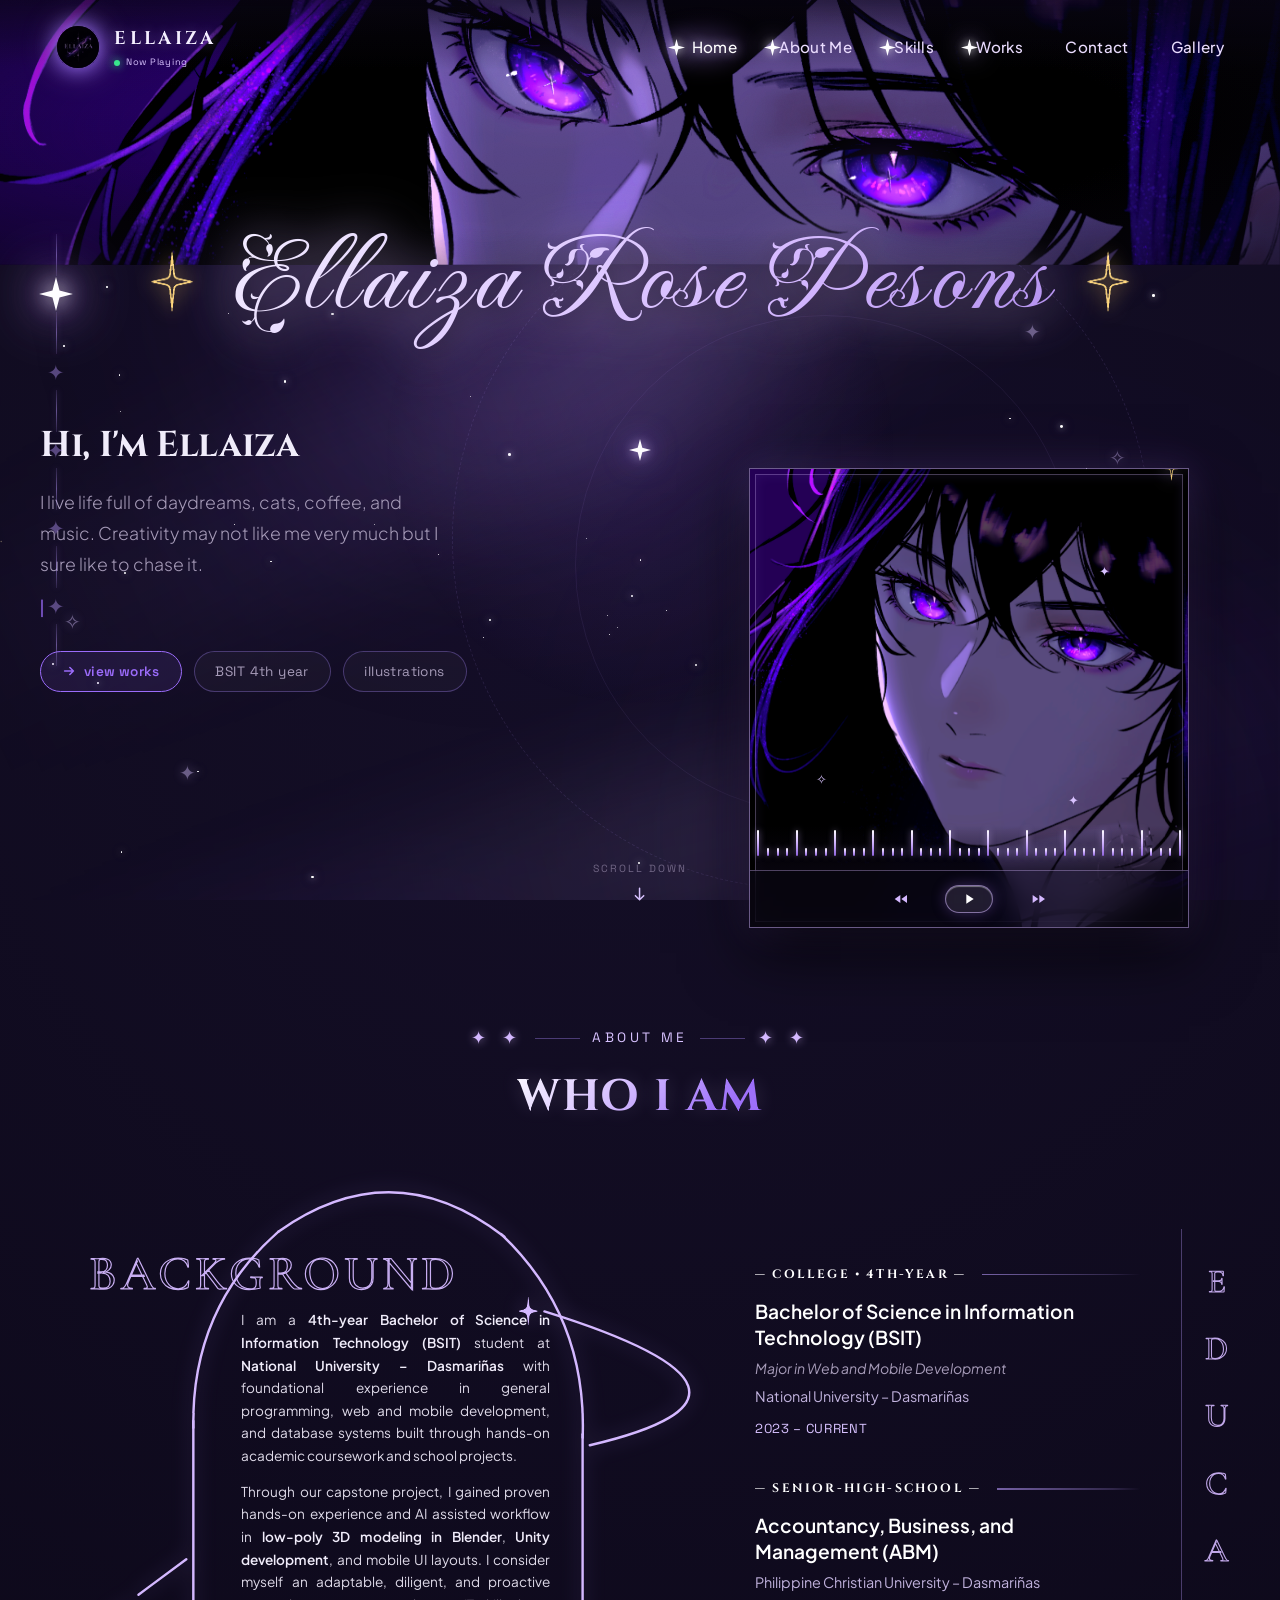
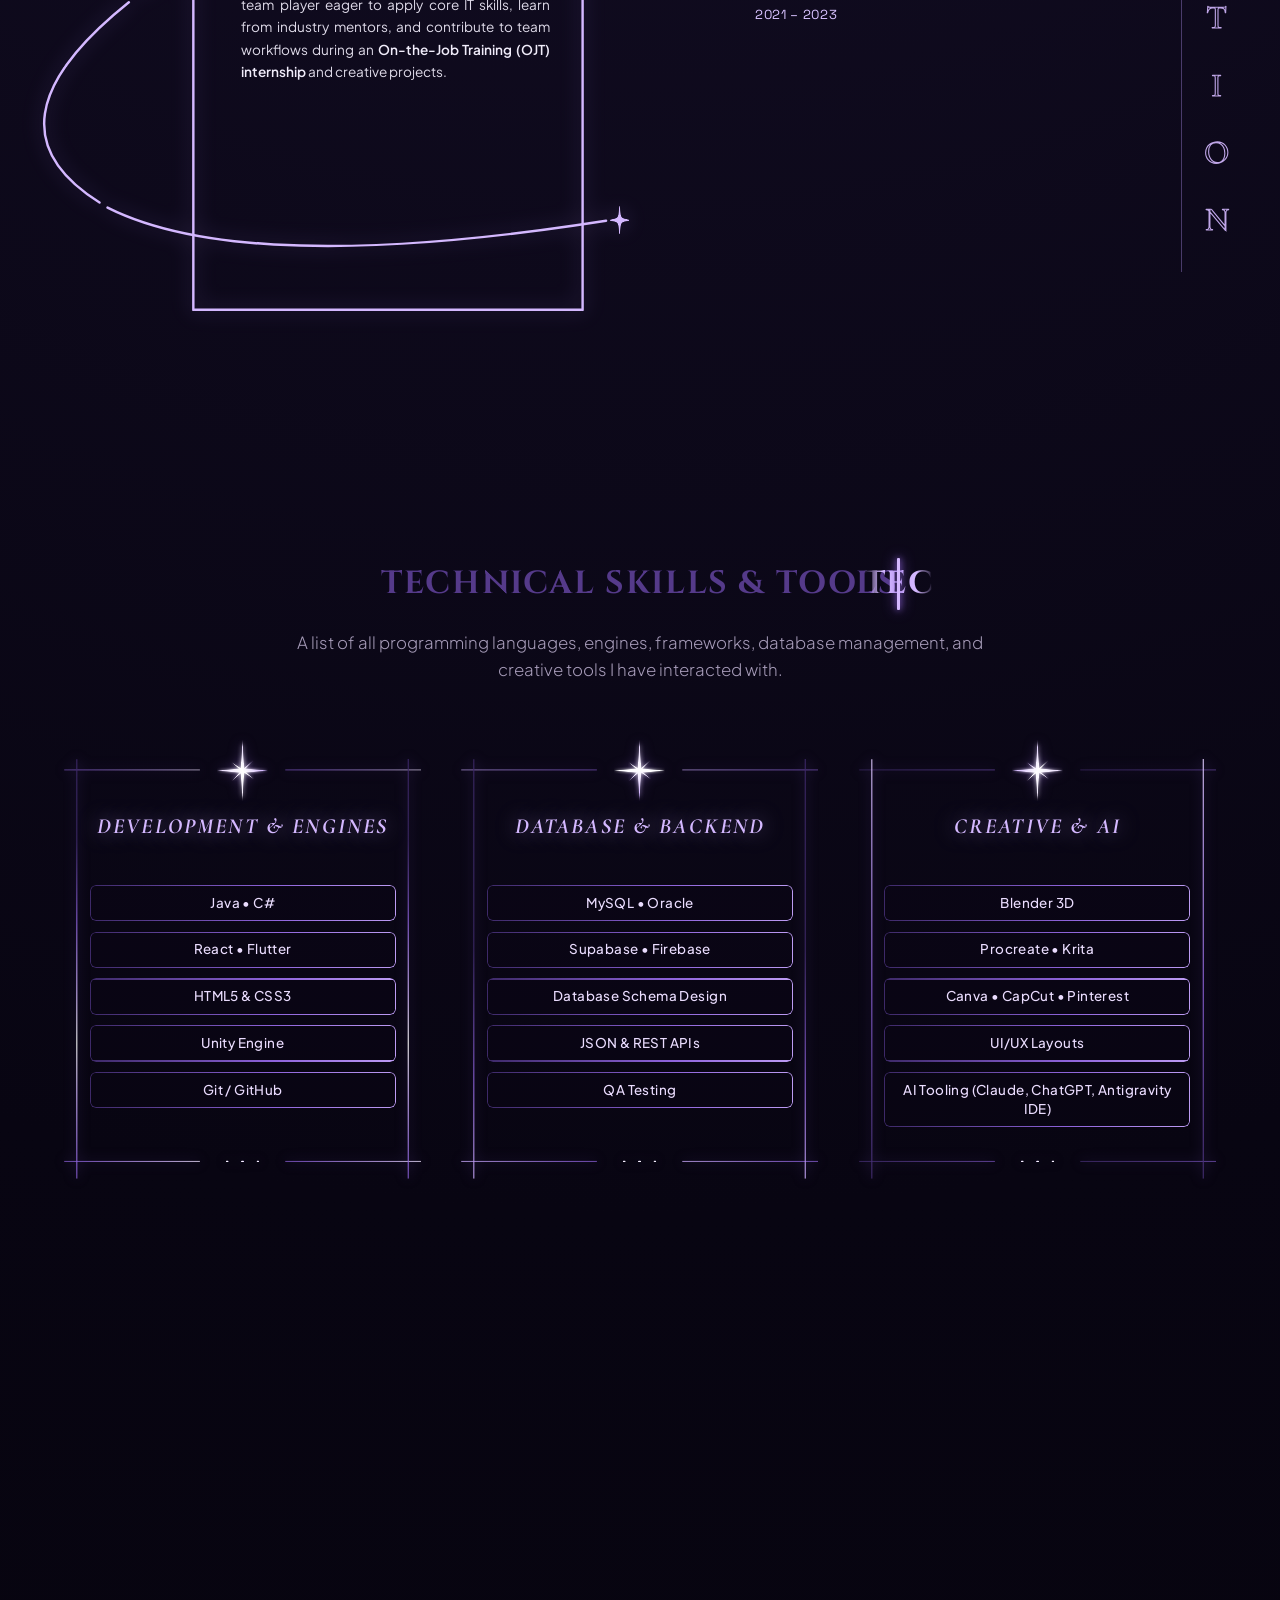
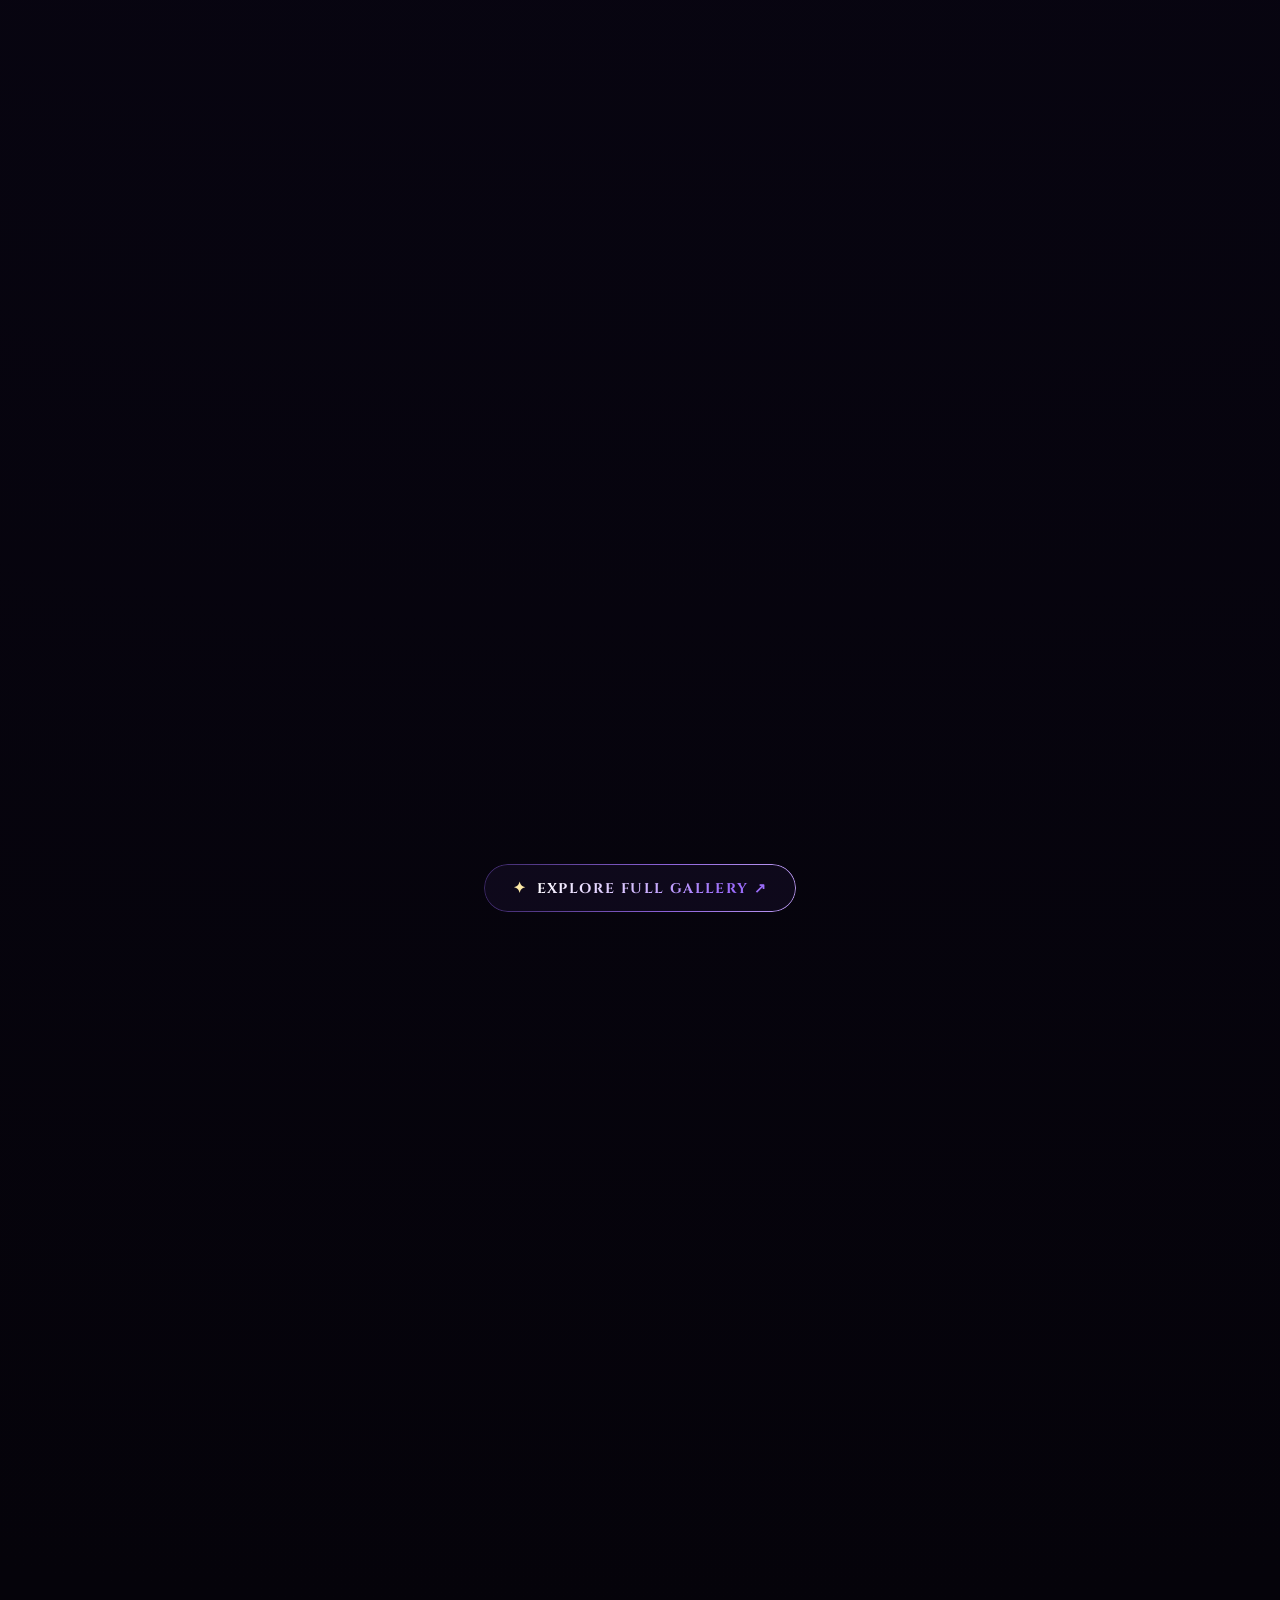
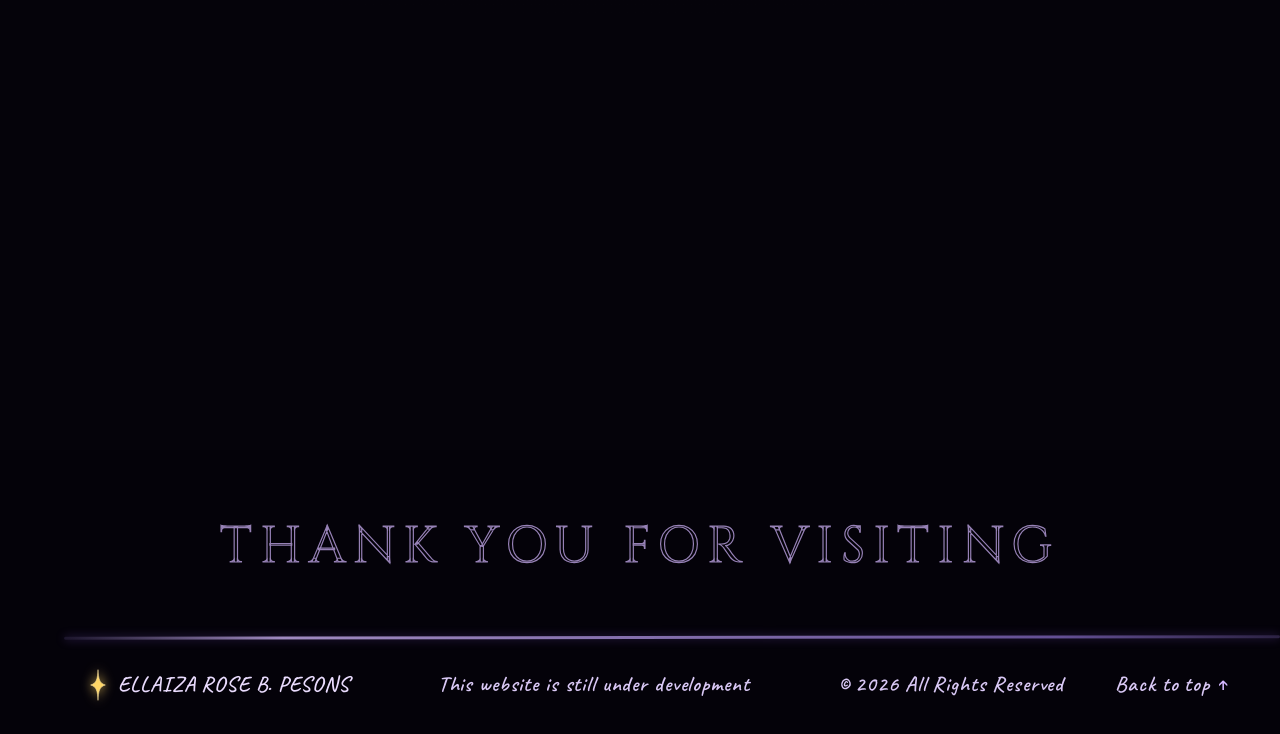
==== commit 5e04f14f: "feat(mobile): add stretchable arch slice generator & continuous gliding works collage for mobile" ====
--- a/index.html
+++ b/index.html
@@ -402,6 +402,8 @@
           <div class="about-left-col" data-reveal-left>
             <div class="about-sketch-arch-wrap">
               <img src="assets/SVG/backgroundFrame.svg" alt="" class="about-sketch-arch-svg" aria-hidden="true">
+              <div class="arch-slices" aria-hidden="true"><span class="arch-top"></span><span
+                  class="arch-mid"></span><span class="arch-bot"></span></div>
               <div class="about-sketch-arch-inner">
                 <h3 class="card-heading garamond-heading">BACKGROUND</h3>
                 <div class="about-paragraphs-wrap">
--- a/style.css
+++ b/style.css
@@ -1,5 +1,5 @@
 /* ==========================================================================
-   ELLAIZA ETHEREAL PORTFOLIO - DESIGN SYSTEM & MOTION ENGINE
+   DESIGN SYSTEM & MOTION ENGINE
    ========================================================================== */
 
 :root {
@@ -788,7 +788,7 @@
 }
 
 /* ==========================================================================
-   HERO SECTION: CAT & GIRL WITH AUTONOMOUS HOVER FLOAT
+   HERO SECTION WITH AUTONOMOUS HOVER FLOAT
    ========================================================================== */
 .hero-section {
   min-height: 92vh;
@@ -2688,7 +2688,7 @@
 }
 
 /* ==========================================================================
-   CHILDREN'S BOOK INTERACTIVE FLIPBOOK VIEWER
+   BOOK INTERACTIVE FLIPBOOK VIEWER
    ========================================================================== */
 /* ==========================================================================
    SINGLE-PAGE STORYBOARD FLIPBOOK VIEWER WITH PAGE FLIP ANIMATIONS
@@ -8313,40 +8313,92 @@
     display: none !important;
   }
 
-  /* ---------- About: arch becomes a pure-CSS arch card ---------- */
+  /* ---------- About: SAME artwork as desktop (backgroundFrame.svg) ----------
+     The SVG is drawn as 3 slices (top / stretchable middle / bottom) so the frame can grow
+     taller to fit the text on phones without squashing the arch or the orbit lines.
+     The middle slice is a band that only contains the two straight arch sides.
+     If you ever swap the SVG, retune: top = 40% of the art, middle = 40%-48%, bottom = 48%-100%. */
   .sketch-about-grid {
-    grid-template-columns: 1fr !important;
+    grid-template-columns: minmax(0, 1fr) !important;
     gap: 2.4rem !important;
     align-items: start !important;
   }
 
   .about-left-col {
-    width: 100%;
-    max-width: 560px;
-    margin: 0 auto !important;
+    width: 100% !important;
+    max-width: none !important;
+    min-width: 0 !important;
+    margin: 0 !important;
   }
 
   .about-sketch-arch-wrap {
+    --arch-w: min(100vw, 560px);
+    --arch-text: calc(var(--arch-w) * 0.034);
+    position: relative !important;
+    width: var(--arch-w) !important;
+    max-width: none !important;
+    margin: 0 0 0 calc(50% - var(--arch-w) / 2) !important;
     height: auto !important;
+    min-height: calc(var(--arch-w) * 1.0857) !important;
     padding: 0 !important;
-    max-width: none !important;
-    margin: 0 !important;
-    border: 1.5px solid rgba(190, 160, 255, 0.55) !important;
-    border-radius: 50% 50% 24px 24px / 190px 190px 24px 24px !important;
-    background: linear-gradient(180deg, rgba(70, 40, 130, 0.32), rgba(14, 9, 28, 0.6)) !important;
-    box-shadow: 0 0 30px rgba(142, 99, 219, 0.25), inset 0 0 34px rgba(142, 99, 219, 0.12) !important;
+    aspect-ratio: auto !important;
+    border: 0 !important;
+    border-radius: 0 !important;
+    background: transparent !important;
+    box-shadow: none !important;
   }
 
   .about-sketch-arch-svg {
     display: none !important;
+  }
+
+  .arch-slices {
+    display: flex !important;
+    flex-direction: column;
+    position: absolute;
+    inset: 0;
+    z-index: 1;
+    pointer-events: none;
+    filter: drop-shadow(0 0 6px rgba(186, 155, 255, 0.3));
+  }
+
+  .arch-slices>span {
+    display: block;
+    width: 100%;
+    background-repeat: no-repeat;
+    background-image: url("assets/SVG/backgroundFrame.svg");
+  }
+
+  .arch-slices .arch-top {
+    flex: none;
+    height: calc(var(--arch-w) * 0.4344);
+    background-size: 100% auto;
+    background-position: center top;
+  }
+
+  .arch-slices .arch-mid {
+    background-image: var(--arch-mid-img, url("assets/SVG/backgroundFrame.svg"));
+    flex: 1 1 auto;
+    margin: -1px 0;
+    background-size: 100% 1250%;
+    background-position: 0 43.478%;
+  }
+
+  .arch-slices .arch-bot {
+    flex: none;
+    height: calc(var(--arch-w) * 0.5647);
+    background-size: 100% auto;
+    background-position: center bottom;
   }
 
   .about-sketch-arch-inner {
     position: relative !important;
     top: auto !important;
     left: auto !important;
-    width: 100% !important;
-    padding: clamp(4rem, 17vw, 5.8rem) clamp(1.2rem, 6vw, 2.4rem) 2.2rem !important;
+    width: 50% !important;
+    margin: 0 0 0 28% !important;
+    padding: 12% 0 14% !important;
+    z-index: 2 !important;
   }
 
   .about-sketch-arch-inner .garamond-heading,
@@ -8357,8 +8409,9 @@
     transform: none !important;
     text-align: center !important;
     width: 100% !important;
-    font-size: clamp(1.7rem, 8.2vw, 2.7rem) !important;
-    margin: 0 0 1rem !important;
+    font-size: clamp(1.3rem, calc(var(--arch-w) * 0.062), 2.3rem) !important;
+    letter-spacing: 0.06em !important;
+    margin: 0 0 0.9rem !important;
   }
 
   .about-paragraphs-wrap {
@@ -8369,9 +8422,10 @@
   .about-paragraphs-wrap .body-text,
   .about-sketch-arch-inner .body-text {
     text-align: left !important;
-    font-size: 0.96rem !important;
-    line-height: 1.72 !important;
+    font-size: clamp(0.8rem, var(--arch-text), 1rem) !important;
+    line-height: 1.62 !important;
     padding: 0 !important;
+    margin: 0 0 0.7rem !important;
   }
 
   .education-sketch-col {
@@ -8484,13 +8538,49 @@
     text-align: center;
   }
 
-  /* ---------- Lighter effects on small screens (less flicker, smoother scrolling) ---------- */
+  /* ---------- Stability pass: strip whatever makes mobile browsers repaint / flicker while scrolling ---------- */
+  /* html + body both "overflow-x: hidden" turns body into a second scroller -> jitter. clip does not. */
+  html,
+  body {
+    overflow-x: clip !important;
+  }
+
+  /* background: no JS-driven parallax, no animated mega-blurs. The orbs are already soft radial gradients. */
+  .p-layer {
+    height: 100% !important;
+    transform: none !important;
+    will-change: auto !important;
+  }
+
   .nebula-orb {
-    filter: blur(70px) !important;
+    filter: none !important;
+    animation: none !important;
+    opacity: 0.5 !important;
   }
 
   .galaxy-milky-dust {
-    filter: blur(30px) !important;
+    filter: none !important;
+  }
+
+  /* backdrop-filter inside transformed / animated parents is the classic iOS + Android scroll flicker.
+     (the header glass uses ::before, which this selector does not touch) */
+  body * {
+    -webkit-backdrop-filter: none !important;
+    backdrop-filter: none !important;
+  }
+
+  /* dozens of permanent will-change layers exhaust mobile GPU memory -> layers get dropped and blink */
+  [data-reveal],
+  [data-reveal-left],
+  [data-reveal-right],
+  [data-name-reveal],
+  .eyecrop-banner[data-reveal-right] {
+    will-change: auto !important;
+  }
+
+  .star-cursor,
+  .cursor-glow {
+    display: none !important;
   }
 }
 
@@ -8504,9 +8594,15 @@
     padding: 0 !important;
     margin: 1.6rem auto 2rem !important;
     max-width: 560px !important;
+    width: 100% !important;
+    /* desktop sets "align-items: start !important" -> in a flex column that left-aligns & shrinks the cards */
+    align-items: stretch !important;
+    justify-items: stretch !important;
   }
 
   .skill-holo-card {
+    width: 100% !important;
+    box-sizing: border-box !important;
     min-height: 0 !important;
     overflow: hidden !important;
     border: 1px solid rgba(186, 155, 255, 0.32) !important;
@@ -8539,14 +8635,15 @@
 
   .holo-category-title {
     display: flex !important;
+    flex-direction: row !important;
     align-items: center !important;
-    justify-content: space-between !important;
-    gap: 1rem;
+    justify-content: center !important;
+    gap: 0.8rem;
     margin: 0 !important;
     padding: 1.1rem 1.2rem !important;
     font-size: clamp(0.82rem, 3.6vw, 1rem) !important;
     letter-spacing: 0.12em !important;
-    text-align: left !important;
+    text-align: center !important;
     line-height: 1.35 !important;
     cursor: pointer;
     -webkit-tap-highlight-color: transparent;
@@ -8577,6 +8674,8 @@
 
   .holo-skill-list {
     display: flex !important;
+    flex-direction: row !important;
+    justify-content: center !important;
     flex-wrap: wrap;
     gap: 0.6rem;
     list-style: none;
@@ -8663,107 +8762,6 @@
   .skill-popup-desc {
     font-size: 1rem !important;
   }
-
-  /* ---------- Works: swipeable carousel (same arch frames) ---------- */
-  .works-title-fx.fx-ready .works-svg-title-img {
-    clip-path: none !important;
-    animation: none !important;
-  }
-
-  .works-title-grad,
-  .works-title-beam {
-    display: none !important;
-  }
-
-  .gallery-frames-row {
-    --slide-w: clamp(230px, 66vw, 320px);
-    display: flex !important;
-    flex-wrap: nowrap !important;
-    align-items: center !important;
-    justify-content: flex-start !important;
-    gap: 1rem !important;
-    width: 100vw !important;
-    margin: 0 0 0.4rem calc(50% - 50vw) !important;
-    padding: 2rem calc((100vw - var(--slide-w)) / 2) 2.4rem !important;
-    aspect-ratio: auto !important;
-    overflow-x: auto !important;
-    overflow-y: hidden !important;
-    scroll-snap-type: x mandatory;
-    -webkit-overflow-scrolling: touch;
-    overscroll-behavior-x: contain;
-    scrollbar-width: none;
-  }
-
-  .gallery-frames-row::-webkit-scrollbar {
-    display: none;
-  }
-
-  .gallery-frames-row .works-frame-col {
-    position: relative !important;
-    left: auto !important;
-    top: auto !important;
-    flex: 0 0 var(--slide-w) !important;
-    width: var(--slide-w) !important;
-    max-width: none !important;
-    scroll-snap-align: center;
-    scroll-snap-stop: always;
-    animation: none !important;
-    opacity: 0.55 !important;
-    transform: scale(0.88) !important;
-    transition: transform 0.5s cubic-bezier(0.16, 1, 0.3, 1), opacity 0.5s ease !important;
-  }
-
-  .gallery-frames-row .works-frame-col.is-active {
-    opacity: 1 !important;
-    transform: scale(1) !important;
-    z-index: 3 !important;
-  }
-
-  .gallery-frames-row .works-frame-col .works-lines {
-    display: none !important;
-  }
-
-  .gallery-frames-row .works-frame-col.is-active .works-overlay {
-    opacity: 1;
-    pointer-events: auto;
-  }
-
-  .gallery-frames-row .works-frame-col.is-active .works-overlay-inner {
-    transform: translateY(0);
-  }
-
-  .works-carousel-dots {
-    display: flex;
-    justify-content: center;
-    align-items: center;
-    gap: 0.6rem;
-    margin: 0 0 1.6rem;
-  }
-
-  .works-dot {
-    width: 8px;
-    height: 8px;
-    padding: 0;
-    border: 0;
-    border-radius: 50%;
-    background: rgba(186, 155, 255, 0.35);
-    transition: width 0.35s ease, background 0.35s ease, box-shadow 0.35s ease;
-    position: relative;
-    -webkit-tap-highlight-color: transparent;
-  }
-
-  .works-dot::after {
-    content: '';
-    position: absolute;
-    inset: -10px;
-  }
-
-  .works-dot.is-active {
-    width: 24px;
-    border-radius: 6px;
-    background: #D4B8FF;
-    box-shadow: 0 0 10px rgba(186, 155, 255, 0.7);
-  }
 }
 
 @keyframes skillSheetUp {
@@ -8833,4 +8831,176 @@
   .hero-container {
     max-width: 720px !important;
   }
+}
+
+/* Mobile-only 3-slice About frame: hidden on desktop so the desktop layout is untouched */
+.arch-slices {
+  display: none;
+}
+
+/* ==========================================================================
+   PHONES + TABLETS (<= 1024px): Works stage carousel + desktop-like galaxy background
+   ========================================================================== */
+@media (max-width: 1024px) {
+
+  /* ---------- Background: soft galaxy light instead of hard diagonal bands ----------
+     Desktop blurs big gradients; on phones that blur is what makes scrolling flicker. So the softness is
+     baked into the gradients instead (many stops, fading to nothing on every side). No filter, no animation. */
+  .nebula-orb {
+    filter: none !important;
+    animation: none !important;
+    opacity: 0.55 !important;
+  }
+
+  .orb-1 {
+    width: 150vw;
+    height: 150vw;
+    top: -30vw;
+    left: -25vw;
+    background: radial-gradient(circle, rgba(96, 50, 172, 0.9) 0%, rgba(77, 36, 139, 0.55) 22%, rgba(77, 36, 139, 0.2) 45%, rgba(77, 36, 139, 0.05) 62%, rgba(77, 36, 139, 0) 75%);
+  }
+
+  .orb-2 {
+    width: 170vw;
+    height: 170vw;
+    top: 22%;
+    right: -85vw;
+    left: auto;
+    background: radial-gradient(circle, rgba(62, 32, 120, 0.95) 0%, rgba(45, 22, 92, 0.55) 24%, rgba(45, 22, 92, 0.2) 46%, rgba(45, 22, 92, 0.05) 62%, rgba(45, 22, 92, 0) 75%);
+  }
+
+  .orb-3 {
+    width: 140vw;
+    height: 140vw;
+    top: 58%;
+    left: -55vw;
+    background: radial-gradient(circle, rgba(104, 48, 190, 0.9) 0%, rgba(91, 40, 168, 0.5) 24%, rgba(91, 40, 168, 0.18) 46%, rgba(91, 40, 168, 0.04) 62%, rgba(91, 40, 168, 0) 75%);
+  }
+
+  .galaxy-milky-dust {
+    filter: none !important;
+    animation: none !important;
+    width: 170vw;
+    height: 62vw;
+    left: -35vw;
+    background: radial-gradient(ellipse at center, rgba(222, 204, 255, 0.2) 0%, rgba(170, 128, 252, 0.11) 28%, rgba(124, 58, 237, 0.045) 52%, rgba(124, 58, 237, 0) 72%);
+  }
+
+  .dust-1 {
+    top: 16%;
+    transform: rotate(-24deg);
+  }
+
+  .dust-2 {
+    top: 56%;
+    transform: rotate(-14deg);
+    opacity: 0.8;
+  }
+
+  /* a few faint distant glows so the sky reads as a galaxy rather than flat violet */
+  .parallax-backdrop::before {
+    content: '';
+    position: absolute;
+    inset: 0;
+    pointer-events: none;
+    background:
+      radial-gradient(circle at 16% 24%, rgba(216, 194, 255, 0.1), rgba(216, 194, 255, 0) 24%),
+      radial-gradient(circle at 84% 46%, rgba(155, 108, 250, 0.11), rgba(155, 108, 250, 0) 28%),
+      radial-gradient(circle at 34% 80%, rgba(124, 58, 237, 0.1), rgba(124, 58, 237, 0) 26%);
+  }
+
+  /* ---------- Works: auto-playing carousel ----------
+     Same composition as desktop (design stage 970 x 516): each frame keeps its desktop width and vertical
+     offset. main.js (initResponsive > Works) glides the collage sideways frame by frame and loops it. */
+  .works-title-fx.fx-ready .works-svg-title-img {
+    clip-path: none !important;
+    animation: none !important;
+  }
+
+  .works-title-grad,
+  .works-title-beam {
+    display: none !important;
+  }
+
+  .works-carousel-dots {
+    display: none !important;
+  }
+
+  .gallery-frames-row.works-carousel {
+    --stage-w: min(290vw, 1500px);
+    --stage-h: calc(var(--stage-w) * 0.532);
+    --pad: 2rem;
+    position: relative !important;
+    display: block !important;
+    width: 100vw !important;
+    max-width: none !important;
+    height: calc(var(--stage-h) + var(--pad) * 2) !important;
+    aspect-ratio: auto !important;
+    margin: 0 0 1.2rem calc(50% - 50vw) !important;
+    padding: 0 !important;
+    overflow: hidden !important;
+    touch-action: pan-y;
+    -webkit-user-select: none;
+    user-select: none;
+    cursor: grab;
+  }
+
+  .gallery-frames-row.works-carousel.is-dragging {
+    cursor: grabbing;
+  }
+
+  .gallery-frames-row.works-carousel .works-frame-col {
+    position: absolute !important;
+    left: 0 !important;
+    margin: 0 !important;
+    max-width: none !important;
+    animation: none !important;
+    transform: none !important;
+    will-change: translate;
+    -webkit-tap-highlight-color: transparent;
+  }
+
+  .gallery-frames-row.works-carousel .works-col-cat {
+    top: calc(var(--pad) + var(--stage-h) * 0.444) !important;
+    width: calc(var(--stage-w) * 0.2144) !important;
+  }
+
+  .gallery-frames-row.works-carousel .works-col-luminang {
+    top: calc(var(--pad) + var(--stage-h) * 0.0446) !important;
+    width: calc(var(--stage-w) * 0.1732) !important;
+  }
+
+  .gallery-frames-row.works-carousel .works-col-video {
+    top: calc(var(--pad) + var(--stage-h) * 0.219) !important;
+    width: calc(var(--stage-w) * 0.2186) !important;
+  }
+
+  .gallery-frames-row.works-carousel .works-col-fullbody {
+    top: calc(var(--pad) + var(--stage-h) * 0.063) !important;
+    width: calc(var(--stage-w) * 0.1568) !important;
+  }
+
+  .gallery-frames-row.works-carousel .works-col-purplegirl {
+    top: var(--pad) !important;
+    width: calc(var(--stage-w) * 0.1876) !important;
+  }
+
+  /* the swirl lines under the logo frame are part of the desktop design: keep them */
+  .gallery-frames-row.works-carousel .works-frame-col svg.works-frame-svg.works-lines {
+    display: block !important;
+  }
+
+  .gallery-frames-row.works-carousel .works-frame-col img.works-frame-svg.works-lines {
+    display: block;
+  }
+
+  /* the frame resting in the middle shows its caption; the others stay clean */
+  .gallery-frames-row.works-carousel .works-frame-col.is-active .works-overlay {
+    opacity: 1;
+    pointer-events: auto;
+  }
+
+  .gallery-frames-row.works-carousel .works-frame-col.is-active .works-overlay-inner {
+    transform: translateY(0);
+  }
 }
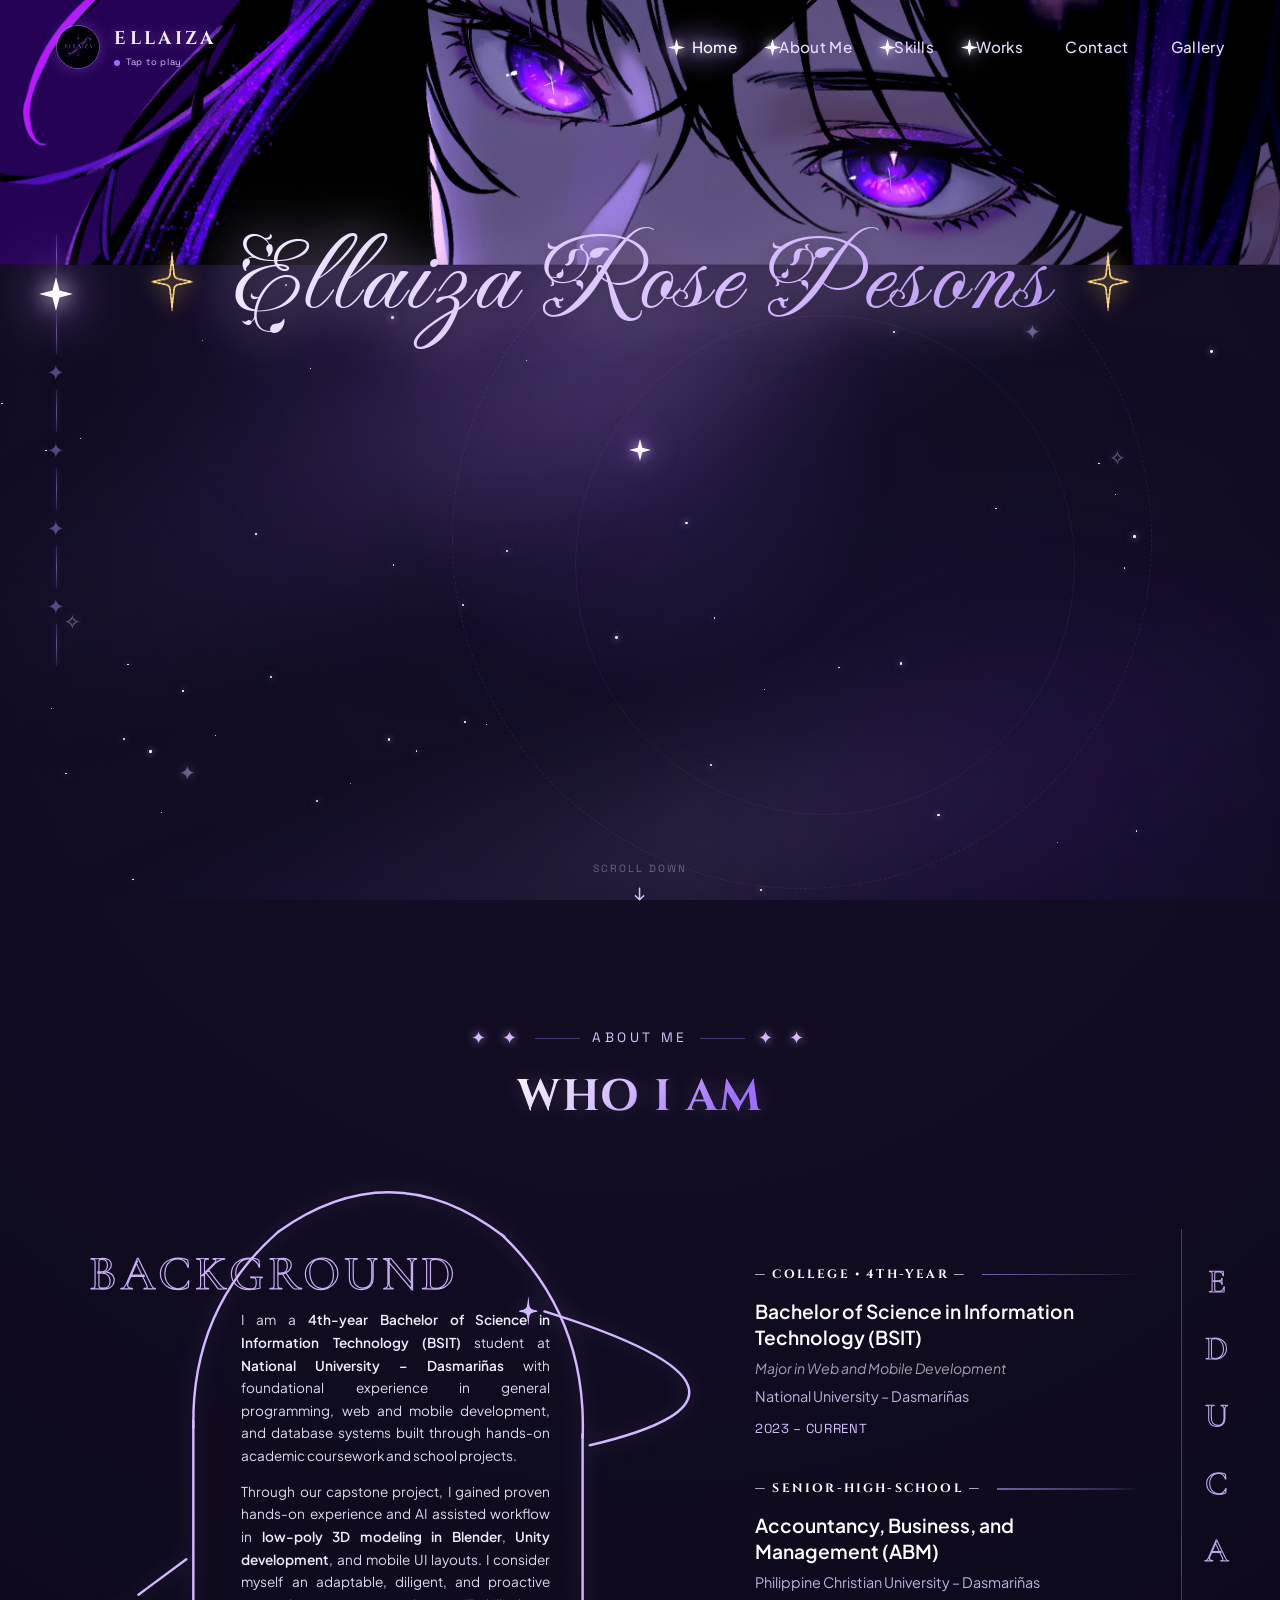
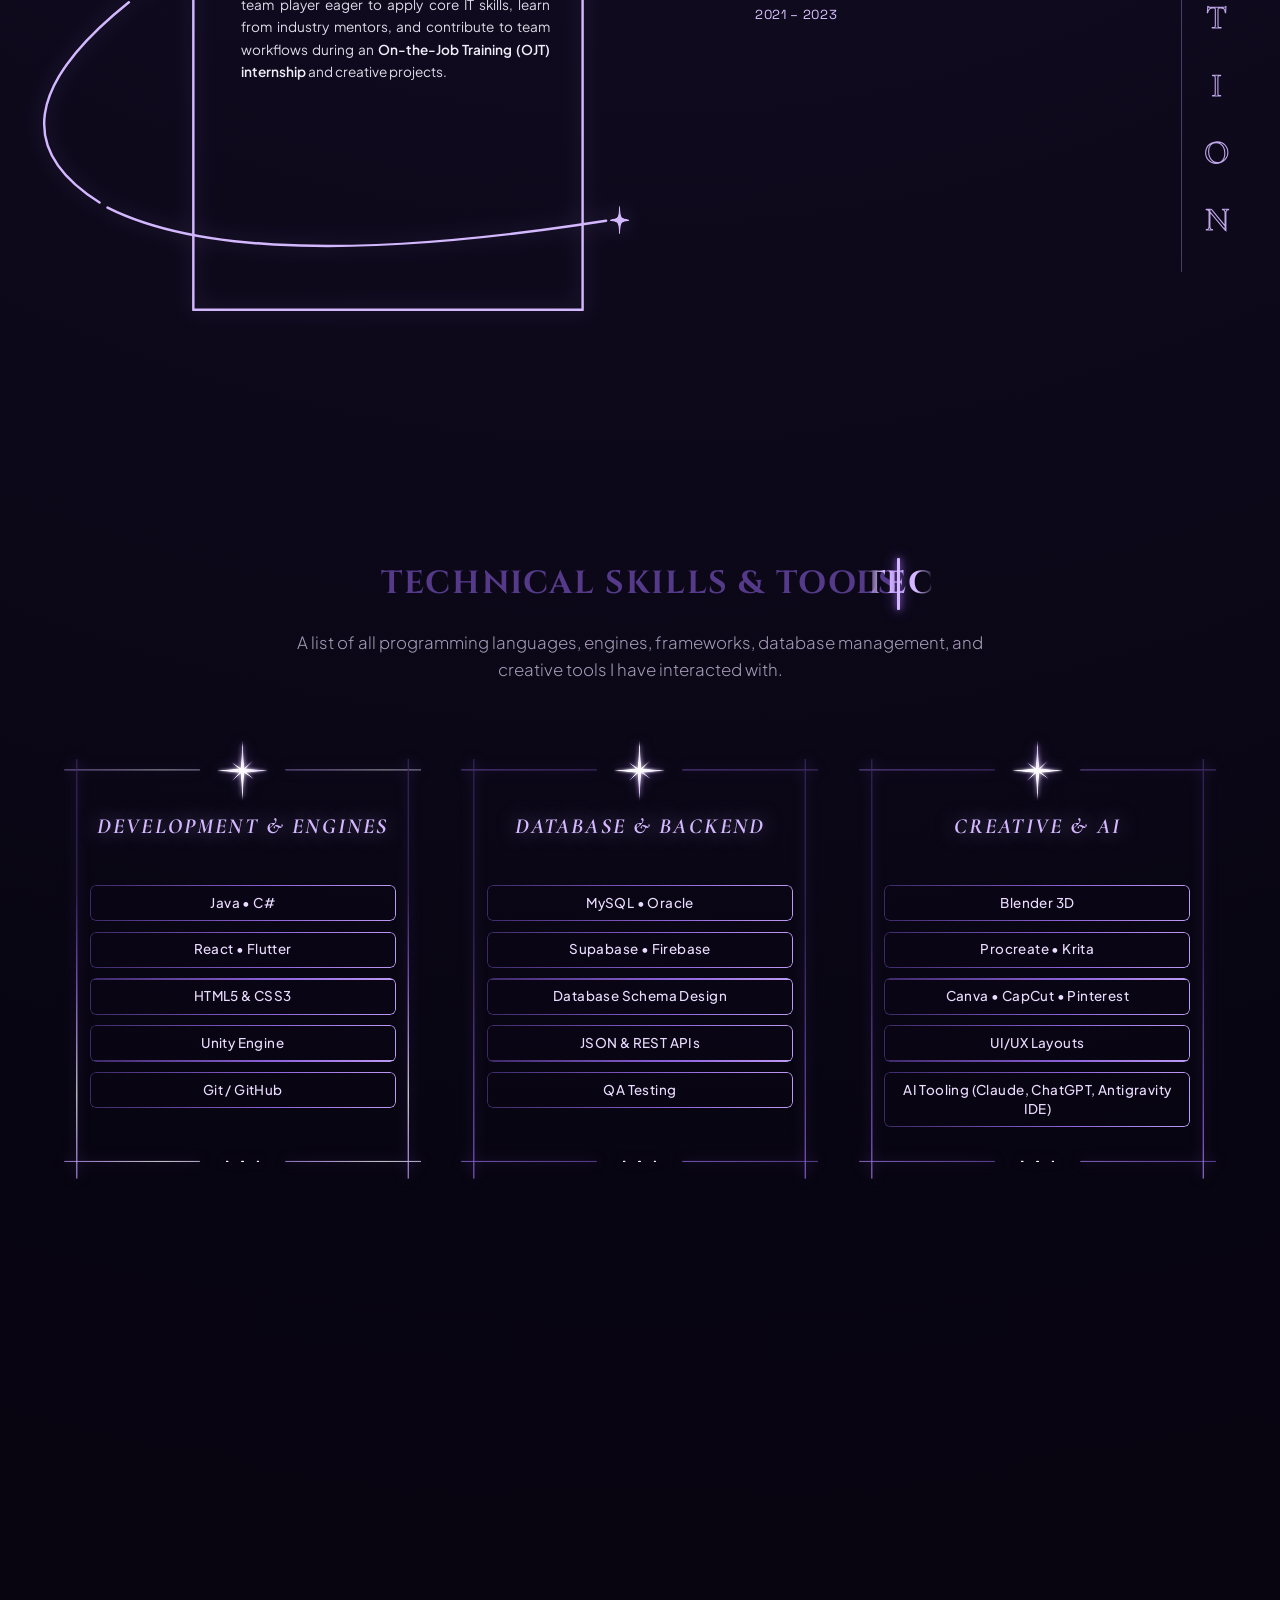
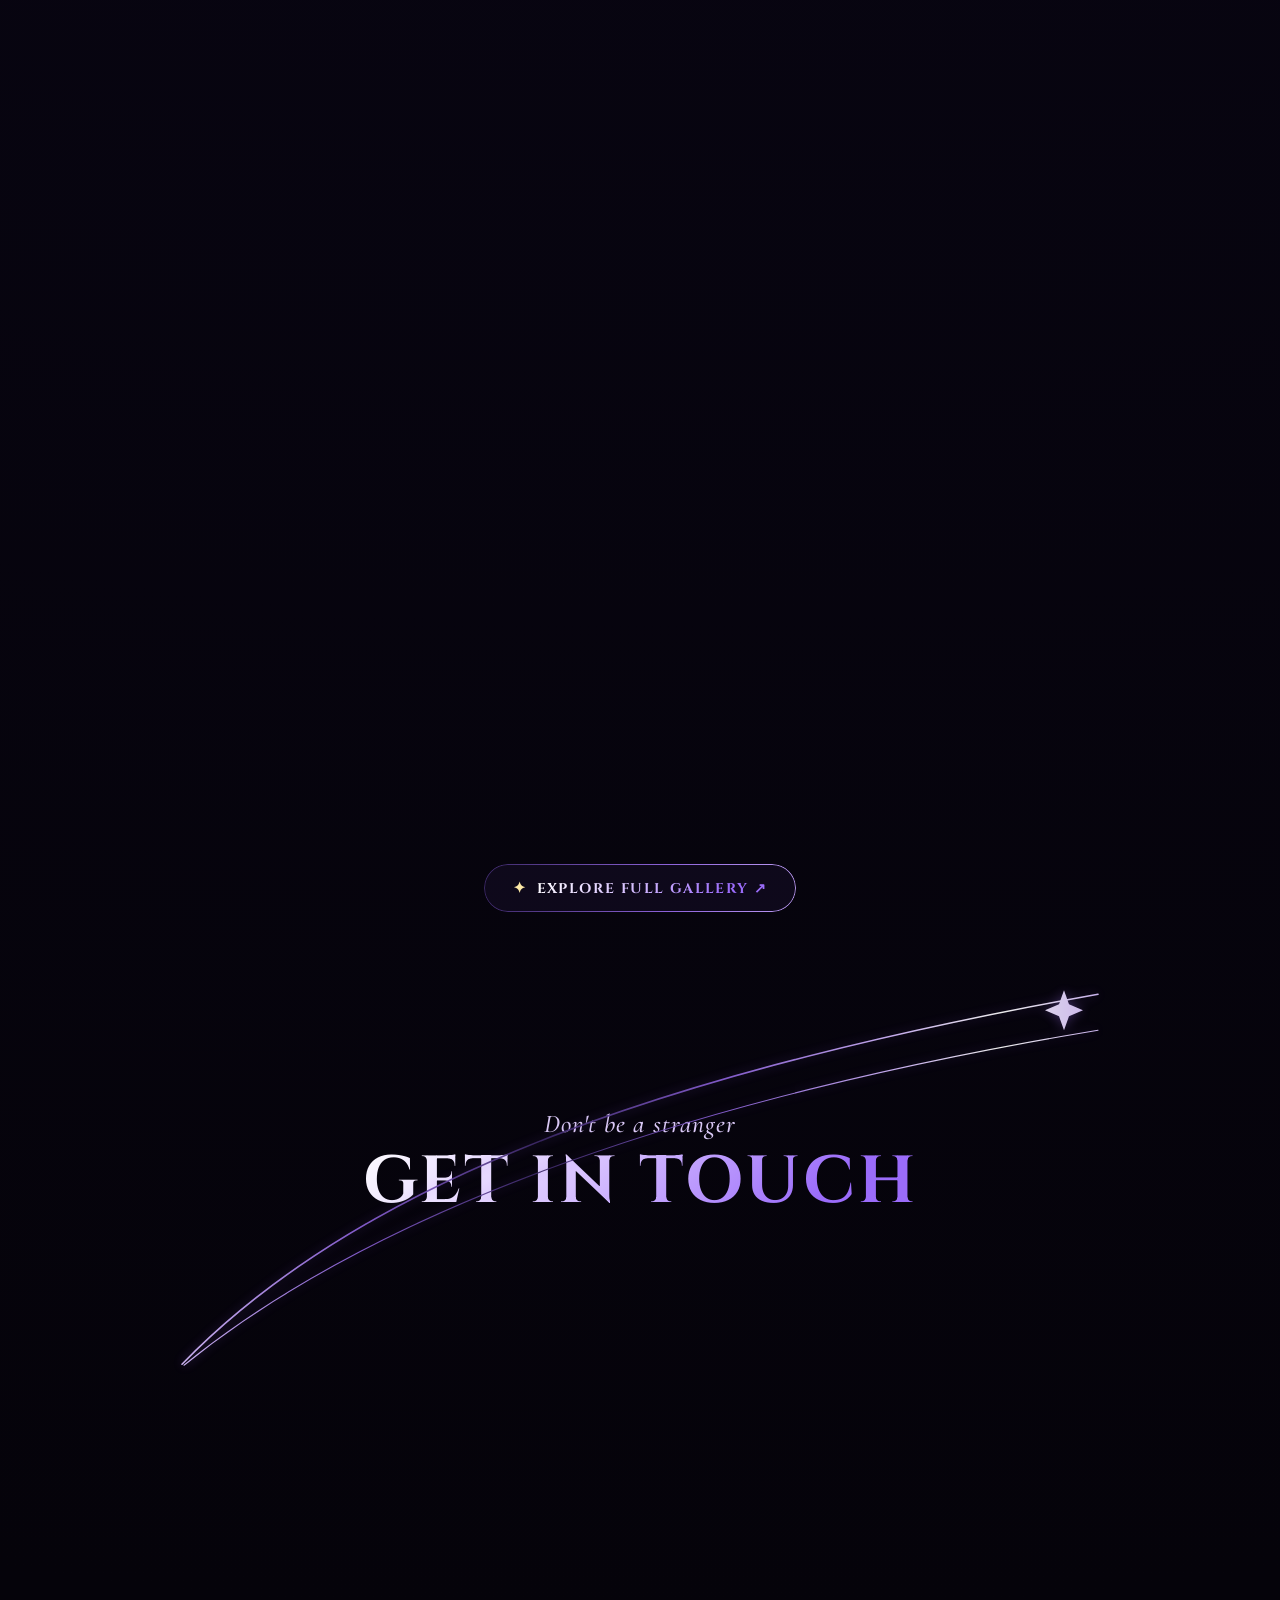
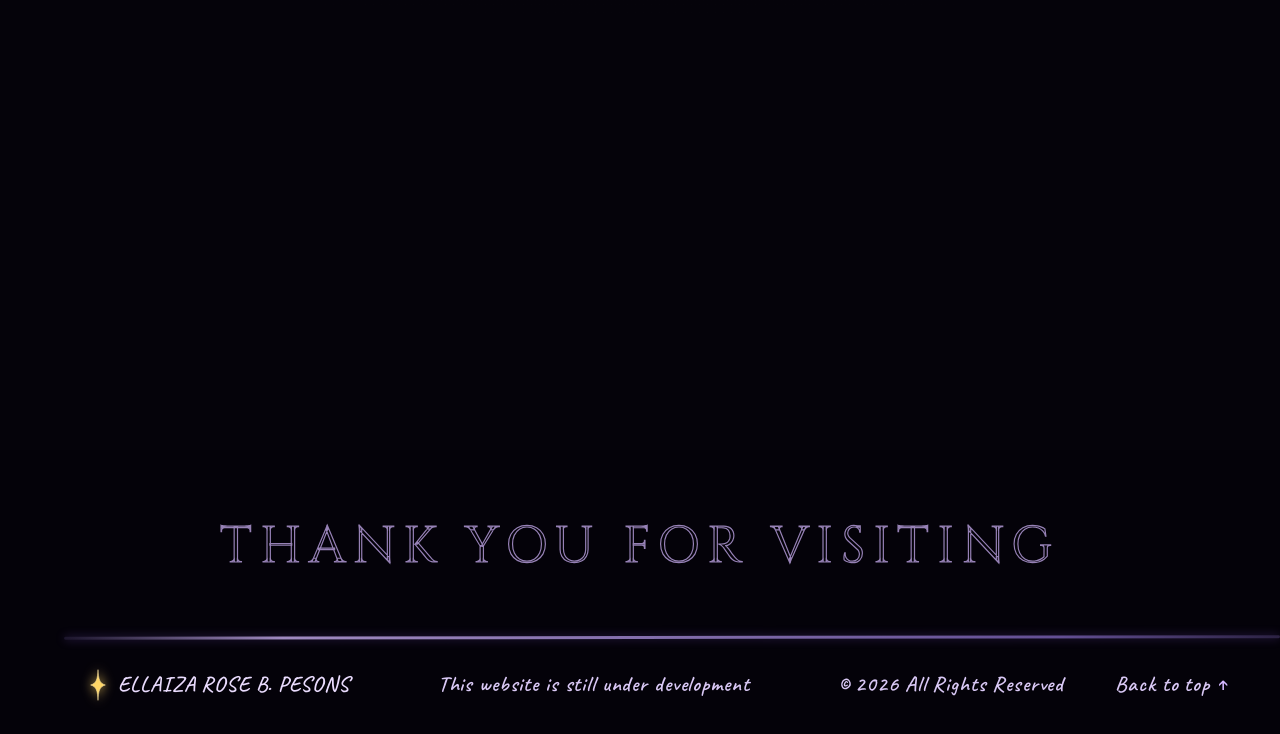
==== commit 926aca93: "fix(audio): sync music badge state with actual playback and show Tap to play until active" ====
--- a/index.html
+++ b/index.html
@@ -88,12 +88,13 @@
   <header class="site-header">
     <div class="header-inner">
       <a href="javascript:void(0)" class="brand-crest" id="btn-view-logo" title="Click to toggle lo-fi soundtrack">
-        <img src="assets/images/ellaiza-logo.png" alt="Ellaiza Logo" class="brand-crest-img vinyl-spin" id="vinyl-disc">
+        <img src="assets/images/ellaiza-logo.png" alt="Ellaiza Logo" class="brand-crest-img vinyl-paused"
+          id="vinyl-disc">
         <div class="brand-info">
           <span class="brand-name">ELLAIZA</span>
           <div class="brand-music-badge" id="music-badge">
             <span class="music-wave"></span>
-            <span id="music-text">Now Playing</span>
+            <span id="music-text">Tap to play</span>
           </div>
         </div>
       </a>
--- a/style.css
+++ b/style.css
@@ -8332,12 +8332,12 @@
   }
 
   .about-sketch-arch-wrap {
-    --arch-w: min(100vw, 560px);
+    --arch-w: min(160vw, 640px);
     --arch-text: calc(var(--arch-w) * 0.034);
     position: relative !important;
     width: var(--arch-w) !important;
     max-width: none !important;
-    margin: 0 0 0 calc(50% - var(--arch-w) / 2) !important;
+    margin: 0 0 0 calc(50% - var(--arch-w) * 0.5315) !important;
     height: auto !important;
     min-height: calc(var(--arch-w) * 1.0857) !important;
     padding: 0 !important;
@@ -8422,7 +8422,7 @@
   .about-paragraphs-wrap .body-text,
   .about-sketch-arch-inner .body-text {
     text-align: left !important;
-    font-size: clamp(0.8rem, var(--arch-text), 1rem) !important;
+    font-size: clamp(0.88rem, var(--arch-text), 1.02rem) !important;
     line-height: 1.62 !important;
     padding: 0 !important;
     margin: 0 0 0.7rem !important;
@@ -9003,4 +9003,13 @@
   .gallery-frames-row.works-carousel .works-frame-col.is-active .works-overlay-inner {
     transform: translateY(0);
   }
+}
+
+
+/* ==========================================================================
+   HERO EYE CROP: no dark overlay (violet grade + vignette removed so the art shows at full brightness)
+   ========================================================================== */
+.eyecrop-grade,
+.eyecrop-vignette {
+  display: none !important;
 }
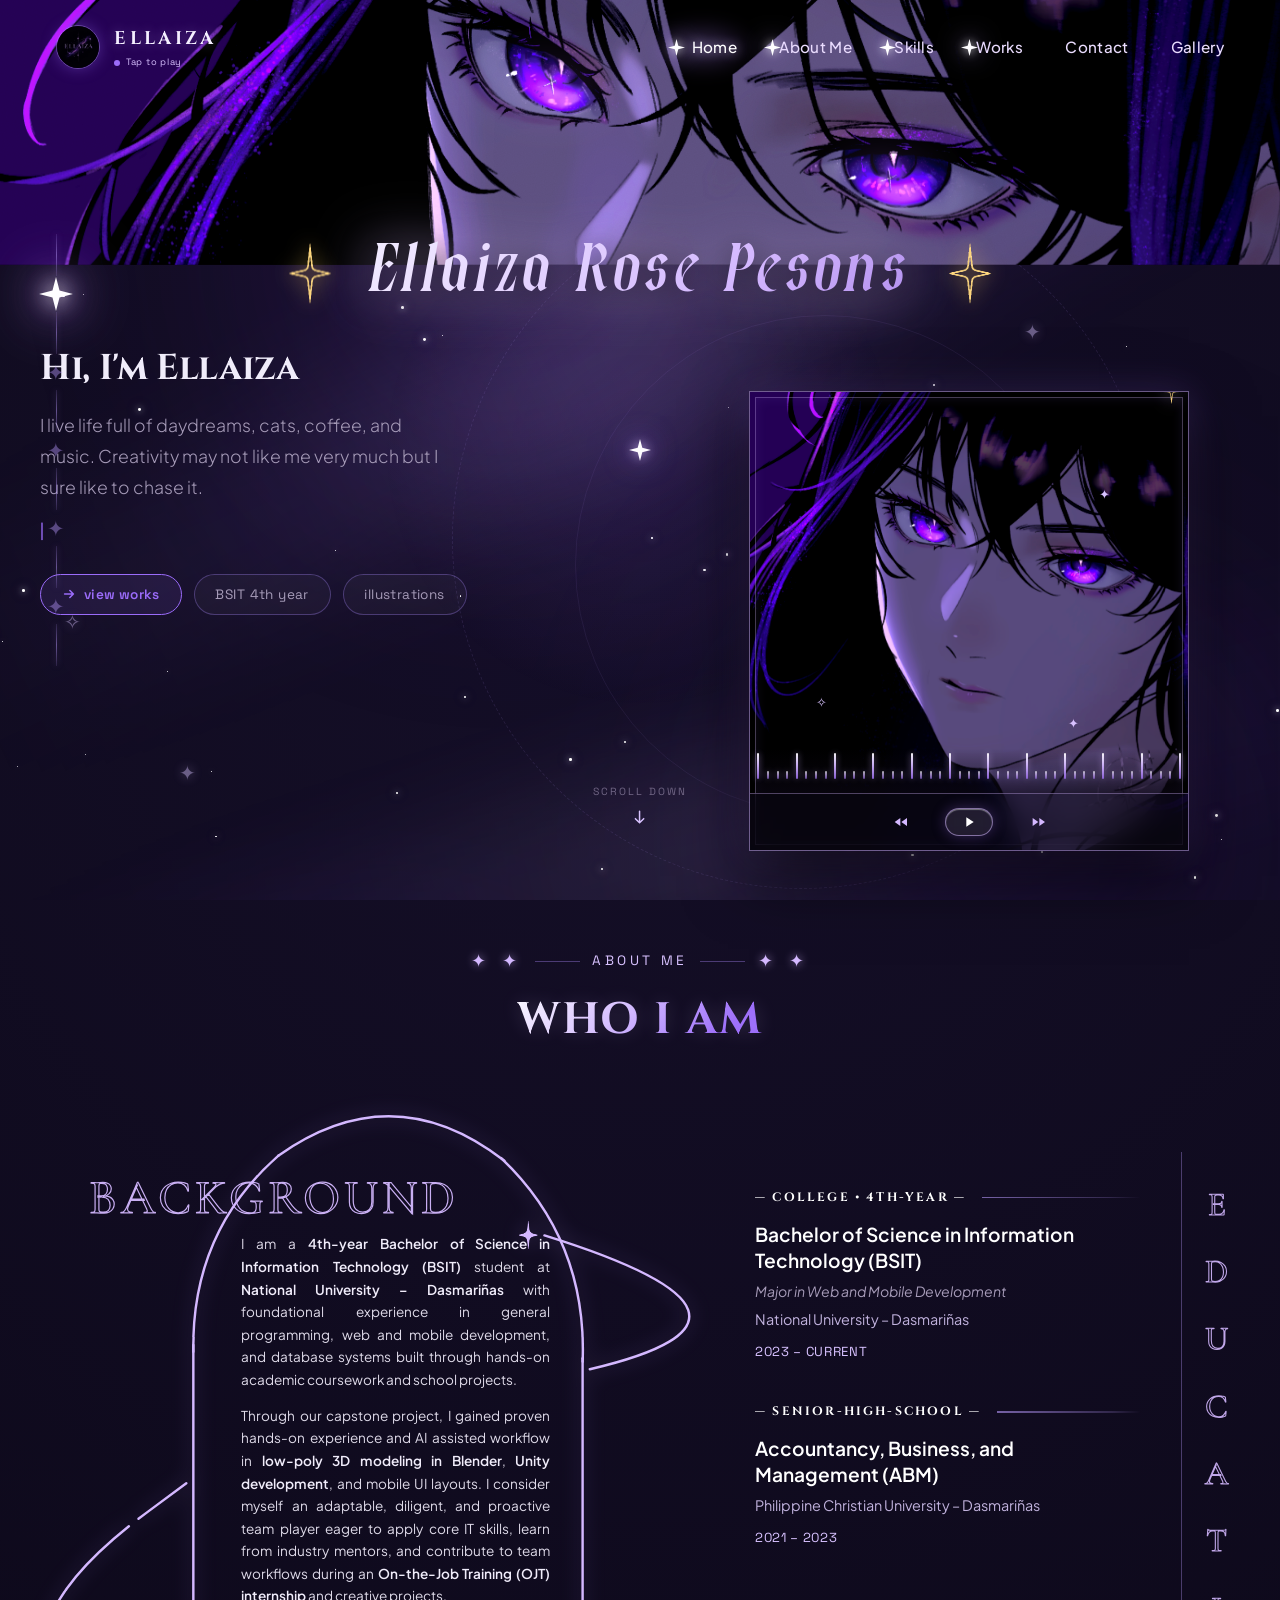
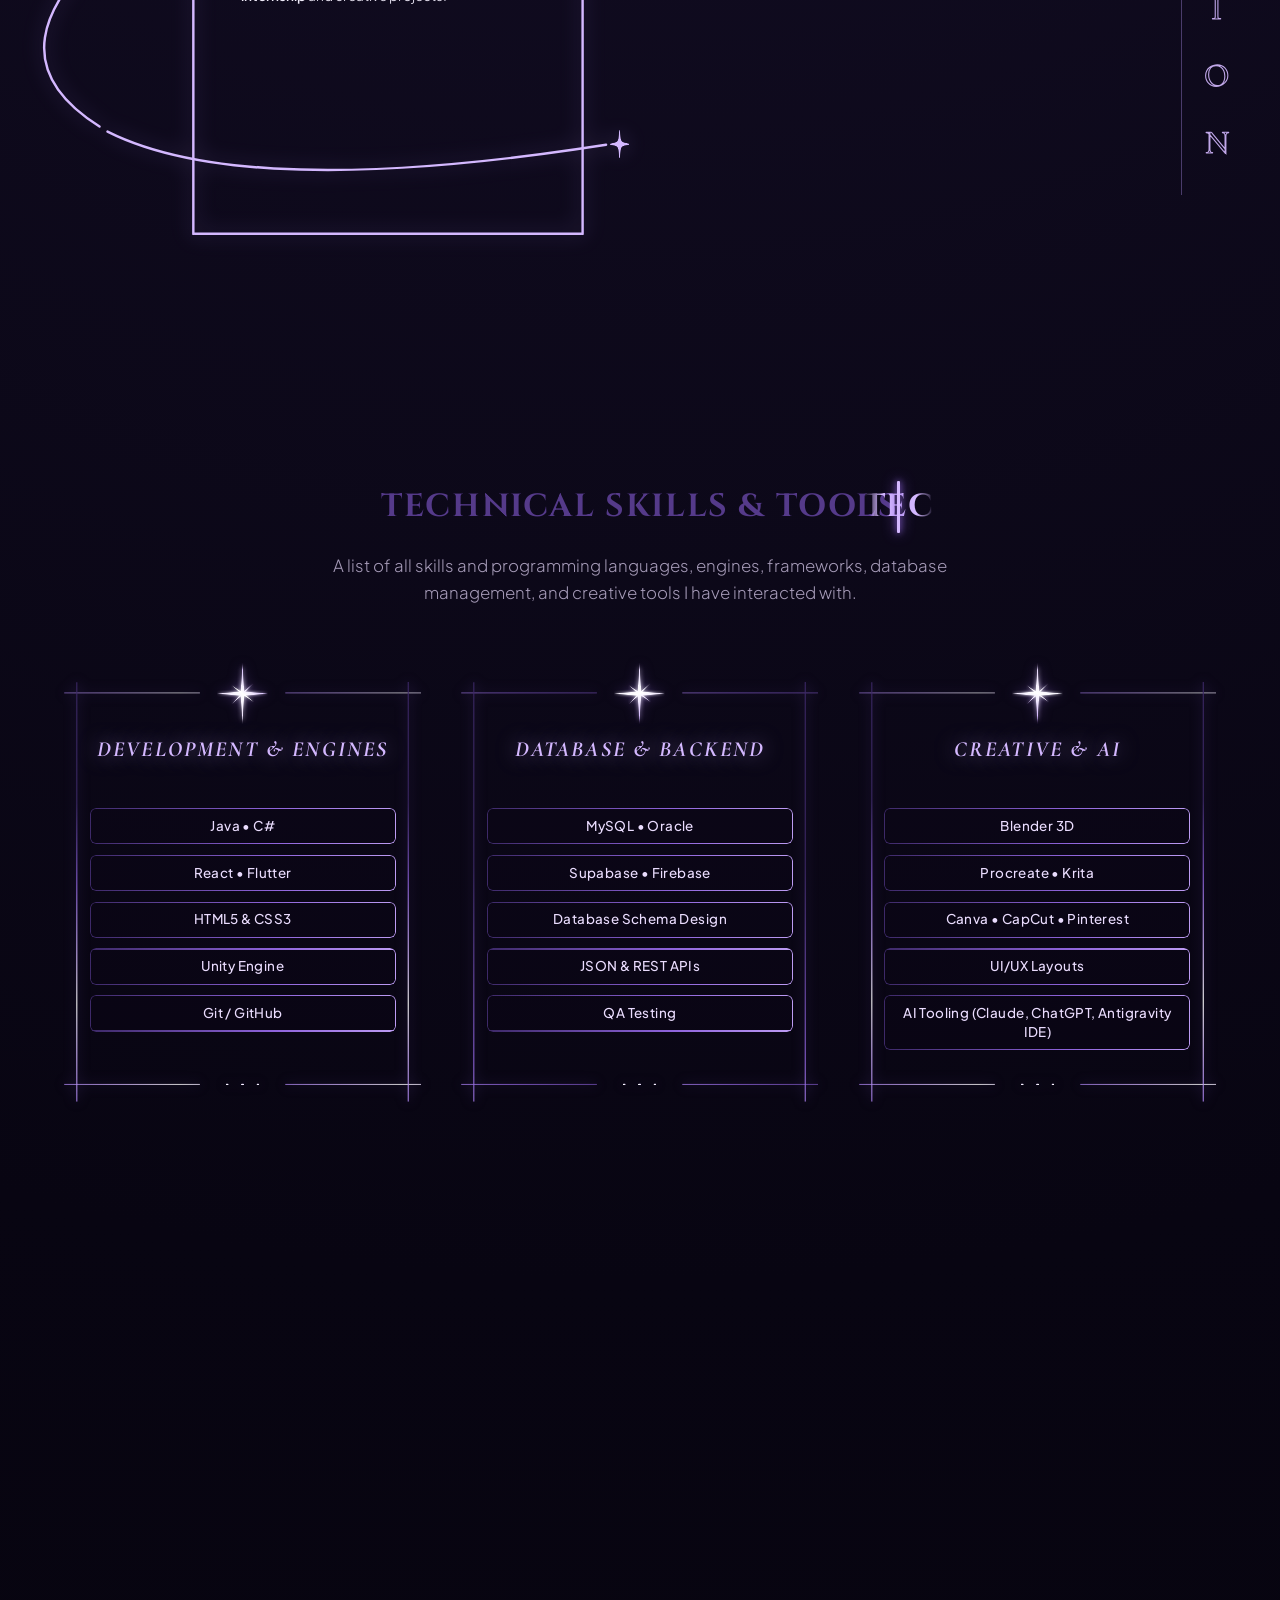
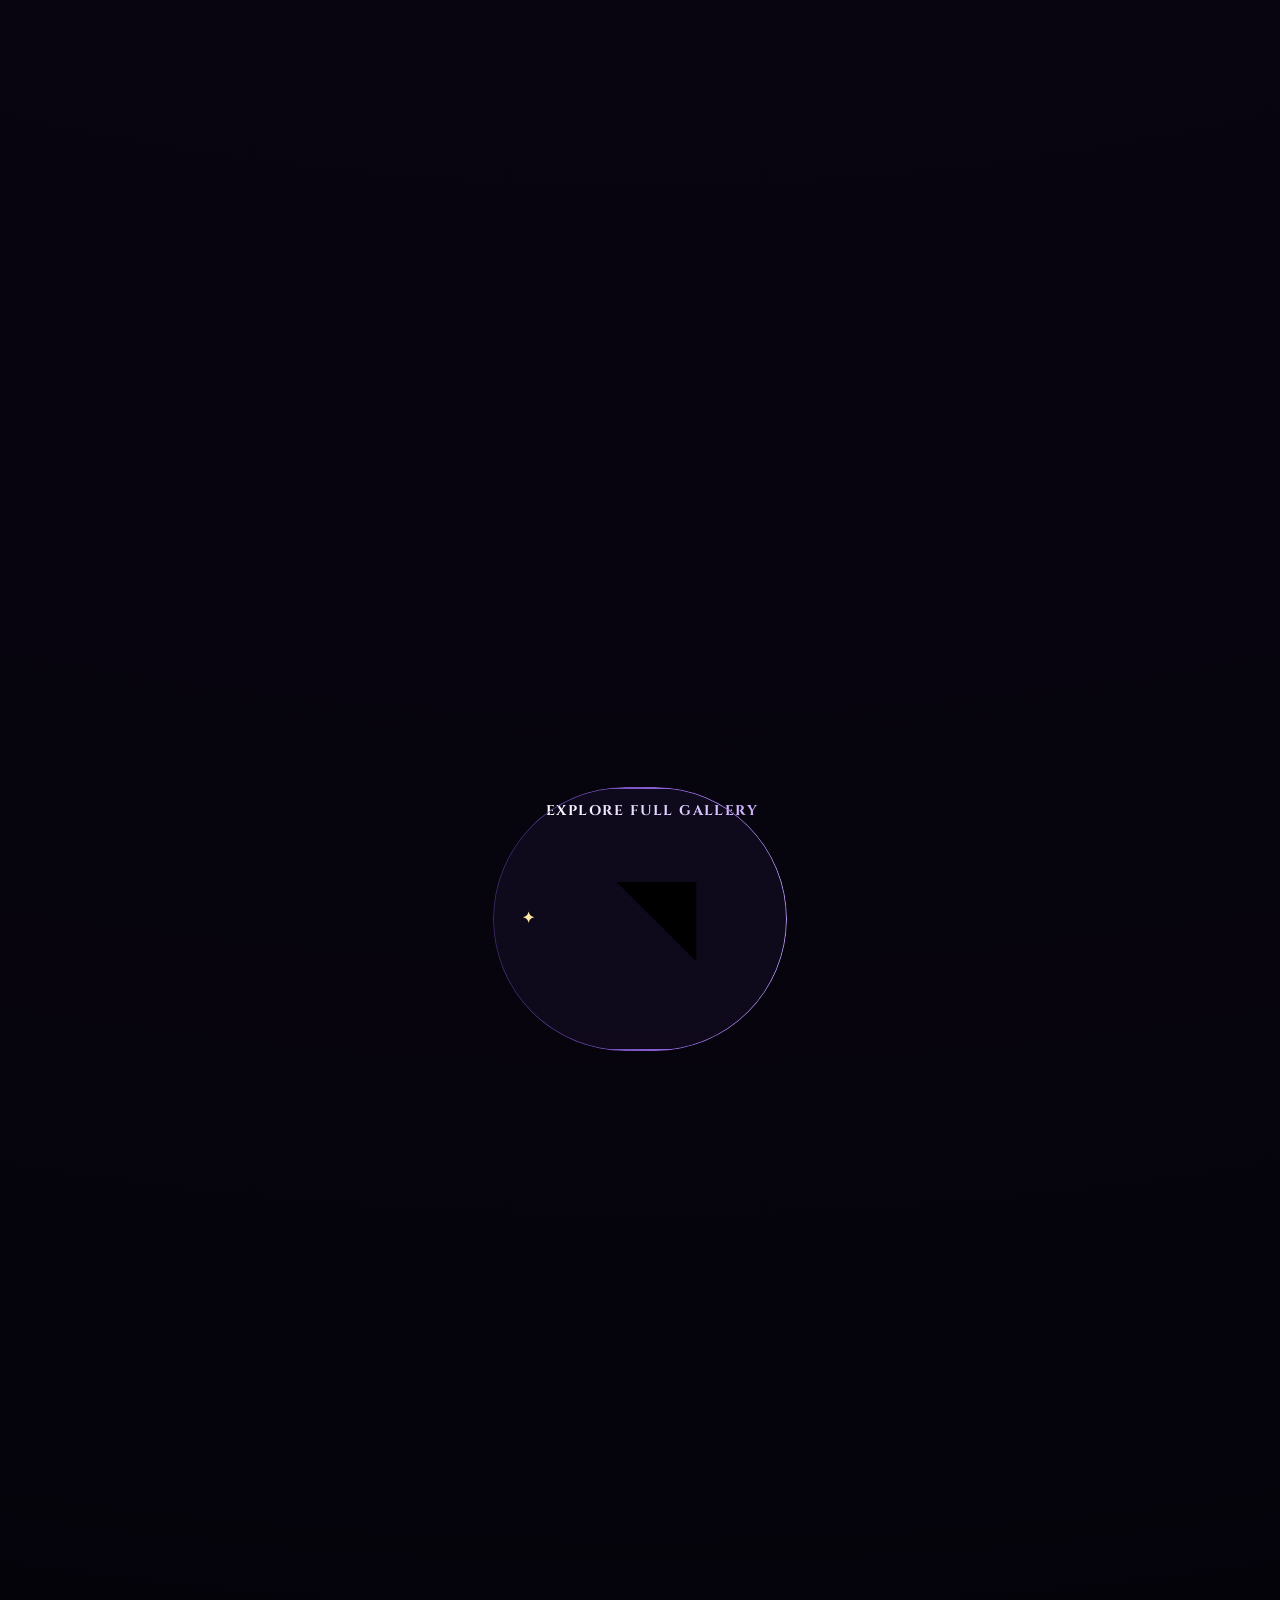
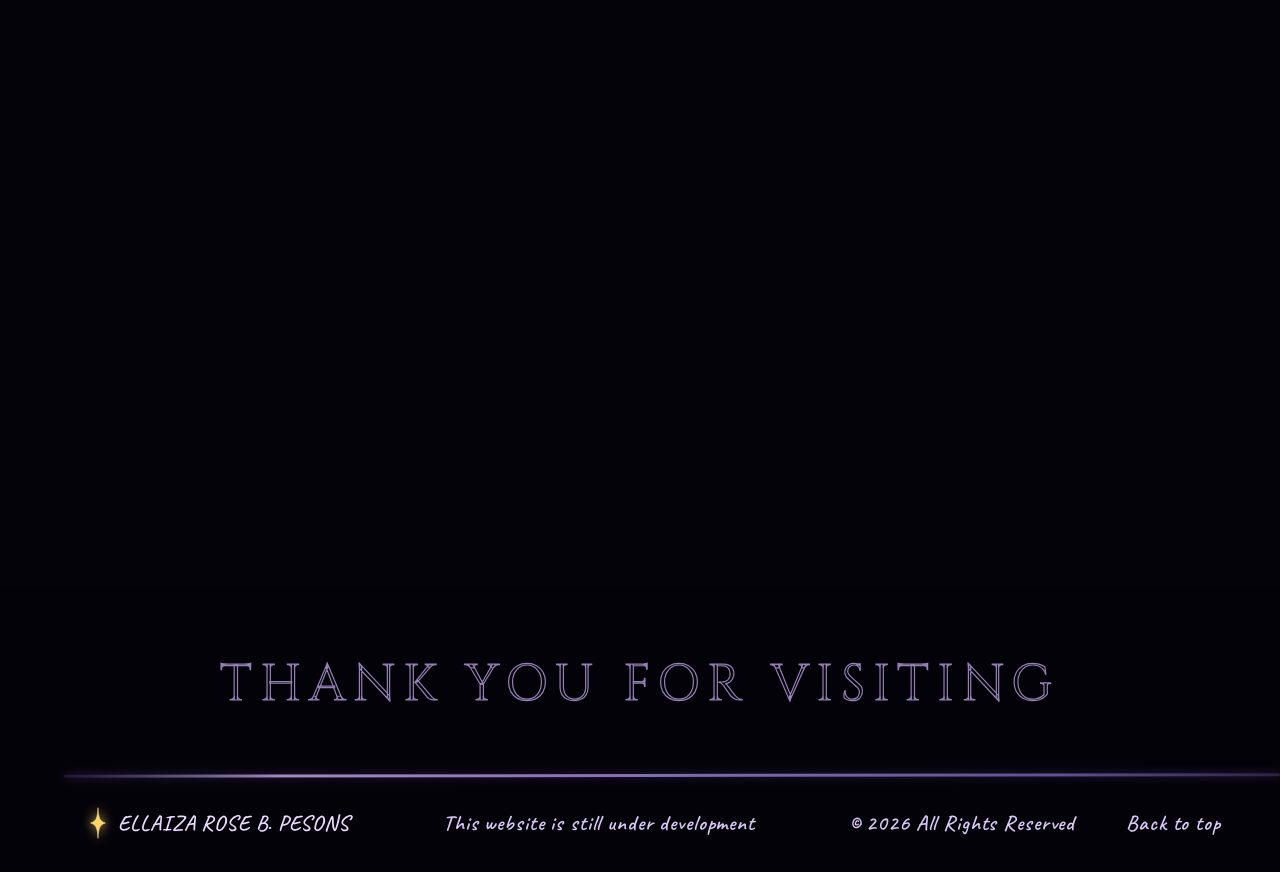
==== commit 48fac534: "feat(typography): add Demon Stars display font for hero full name" ====
--- a/index.html
+++ b/index.html
@@ -516,8 +516,8 @@
               <span class="fx-scanner-line" aria-hidden="true"></span>
             </span>
           </h2>
-          <p class="section-subtitle">A list of all programming languages, engines, frameworks, database management, and
-            creative tools I have interacted with.</p>
+          <p class="section-subtitle">A list of all skills and programming languages, engines, frameworks, database
+            management, and creative tools I have interacted with.</p>
         </div>
 
         <div class="skills-showcase">
@@ -1528,7 +1528,9 @@
                 <h3 class="works-overlay-title">Luminang: Language Learning Mobile Game</h3>
                 <p class="works-overlay-sub">CAPSTONE PROJECT • 2025 – 2026</p>
                 <a class="works-visit-btn" href="https://luminang.com" target="_blank" rel="noopener noreferrer">Visit
-                  Luminang.com ↗</a>
+                  Luminang.com<svg class="arrow-ico" viewBox="0 0 24 24" aria-hidden="true">
+                    <path d="M7 17 17 7M8 7h9v9" />
+                  </svg></a>
                 <span class="works-overlay-hint">✦ Click to view</span>
               </div>
             </div>
@@ -1602,7 +1604,9 @@
             <button class="btn-celestial btn-works-explore btn-coming-soon" data-coming-soon
               aria-label="Explore Full Gallery - Coming Soon">
               <span class="btn-sparkle">✦</span>
-              <span>Explore Full Gallery ↗</span>
+              <span>Explore Full Gallery<svg class="arrow-ico" viewBox="0 0 24 24" aria-hidden="true">
+                  <path d="M7 17 17 7M8 7h9v9" />
+                </svg></span>
             </button>
             <span class="coming-soon-bubble" role="tooltip">✦ Coming Soon</span>
           </div>
@@ -1679,7 +1683,7 @@
                 stroke-linecap="round" fill="none" />
             </svg>
 
-            <h3 class="form-title">Send Direct Msg</h3>
+            <h3 class="form-title">Send A Direct Message!</h3>
             <form id="contact-form" class="ethereal-form">
               <div class="form-group">
                 <label for="contact-name">Full Name:</label>
@@ -1856,7 +1860,9 @@
       <p class="footer-copy footer-rights"><span class="footer-c">&copy;</span> 2026 All Rights Reserved</p>
       <a href="#home" class="footer-back-to-top">
         <span>Back to top</span>
-        <span class="up-arr">↑</span>
+        <span class="up-arr"><svg class="arrow-ico" viewBox="0 0 24 24" aria-hidden="true">
+            <path d="M12 19V5M5 12l7-7 7 7" />
+          </svg></span>
       </a>
     </div>
   </footer>
--- a/style.css
+++ b/style.css
@@ -1,3 +1,14 @@
+/* ==========================================================================
+   CUSTOM DISPLAY FONTS
+   ========================================================================== */
+@font-face {
+  font-family: 'Demon Stars';
+  src: url('assets/fonts/Demonstars-Regular.ttf') format('truetype');
+  font-weight: normal;
+  font-style: normal;
+  font-display: swap;
+}
+
 /* ==========================================================================
    DESIGN SYSTEM & MOTION ENGINE
    ========================================================================== */
@@ -3535,12 +3546,12 @@
 }
 
 .hero-fullname {
-  font-family: "Fleur De Leah", cursive;
+  font-family: 'Demon Stars', 'Cinzel', serif;
   font-weight: 400;
   font-style: normal;
-  font-size: clamp(4.2rem, 8.5vw, 7.5rem);
-  letter-spacing: 0.04em;
-  line-height: 1.5;
+  font-size: clamp(2.4rem, 5.4vw, 4.6rem);
+  letter-spacing: 0.08em;
+  line-height: 1.25;
   padding: 0.8rem 0.5rem 0.4rem 0.5rem;
   margin: 0;
   text-align: center;
@@ -8249,8 +8260,9 @@
   }
 
   .hero-fullname {
-    font-size: clamp(2.2rem, 10.6vw, 4.6rem) !important;
-    line-height: 1.3 !important;
+    font-size: clamp(1.4rem, 6.8vw, 2.6rem) !important;
+    line-height: 1.25 !important;
+    letter-spacing: 0.06em !important;
     padding: 0.2rem 0 !important;
     white-space: nowrap !important;
   }
